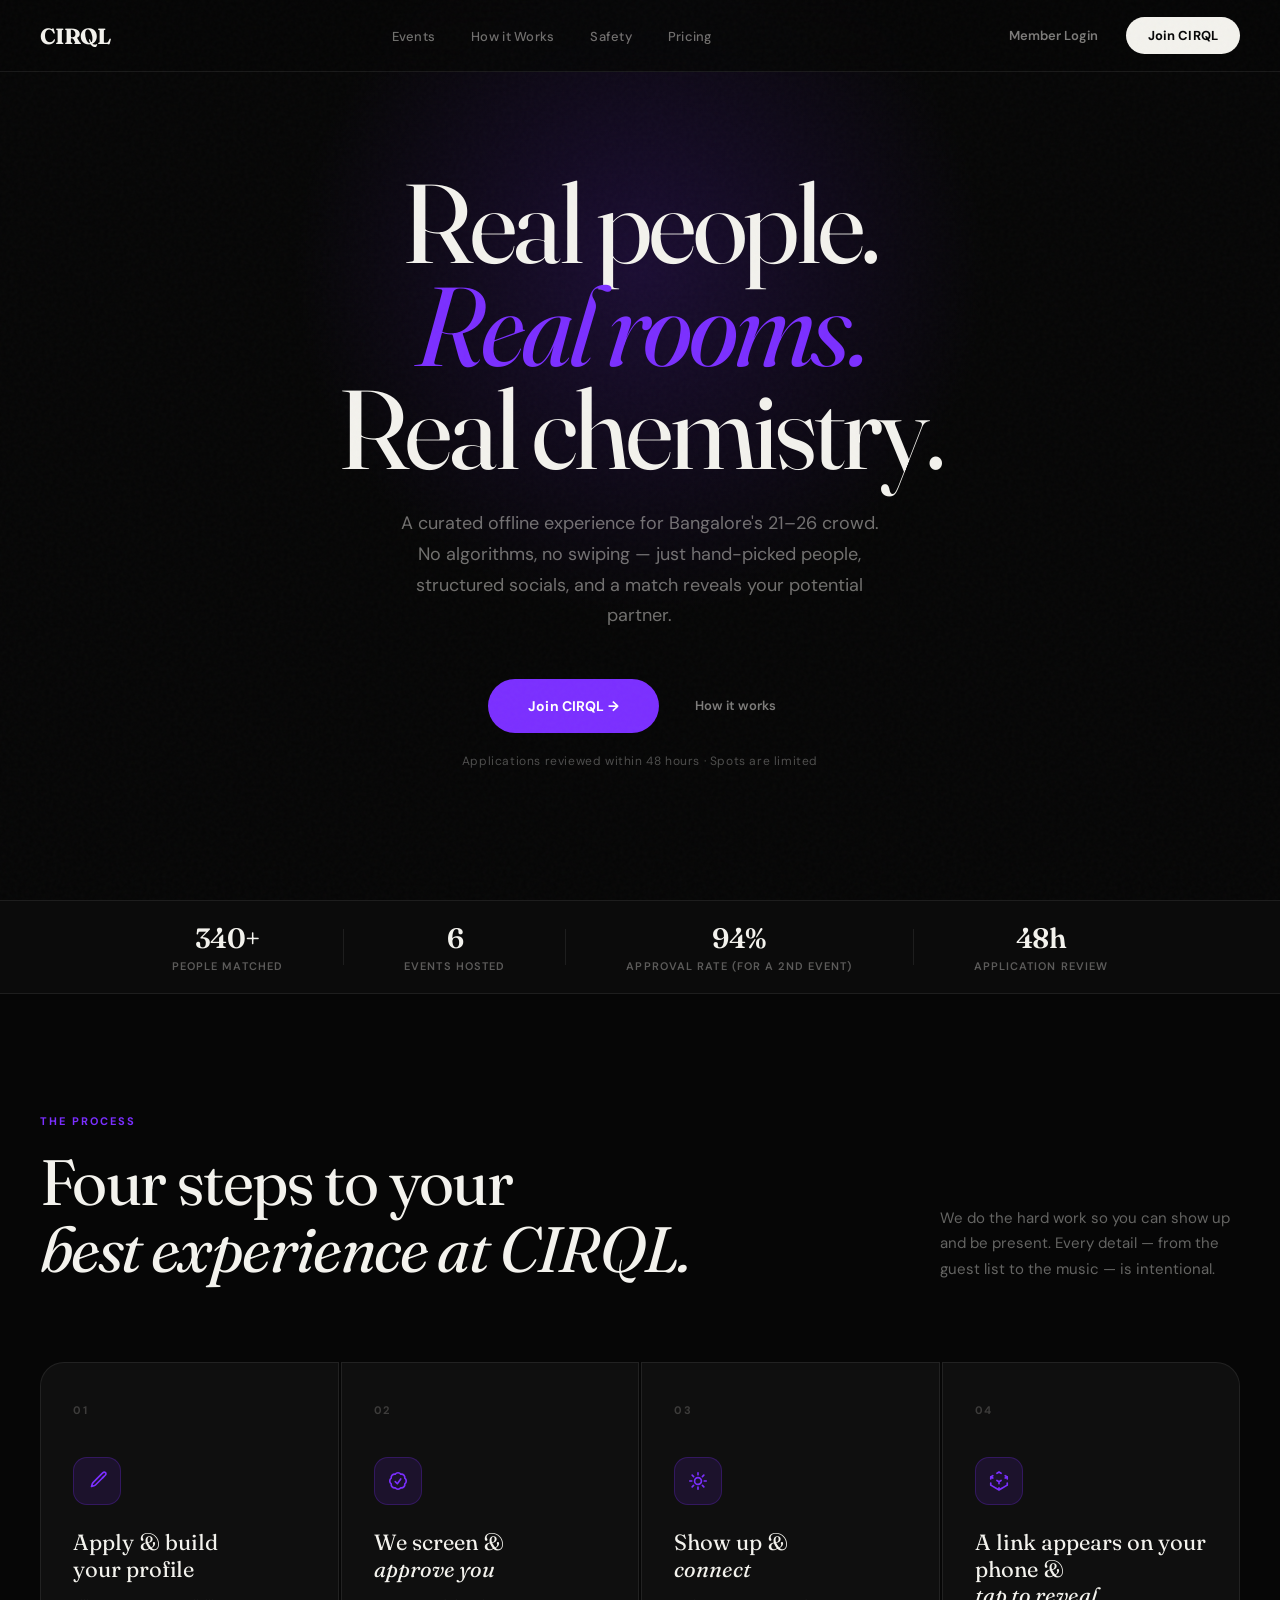
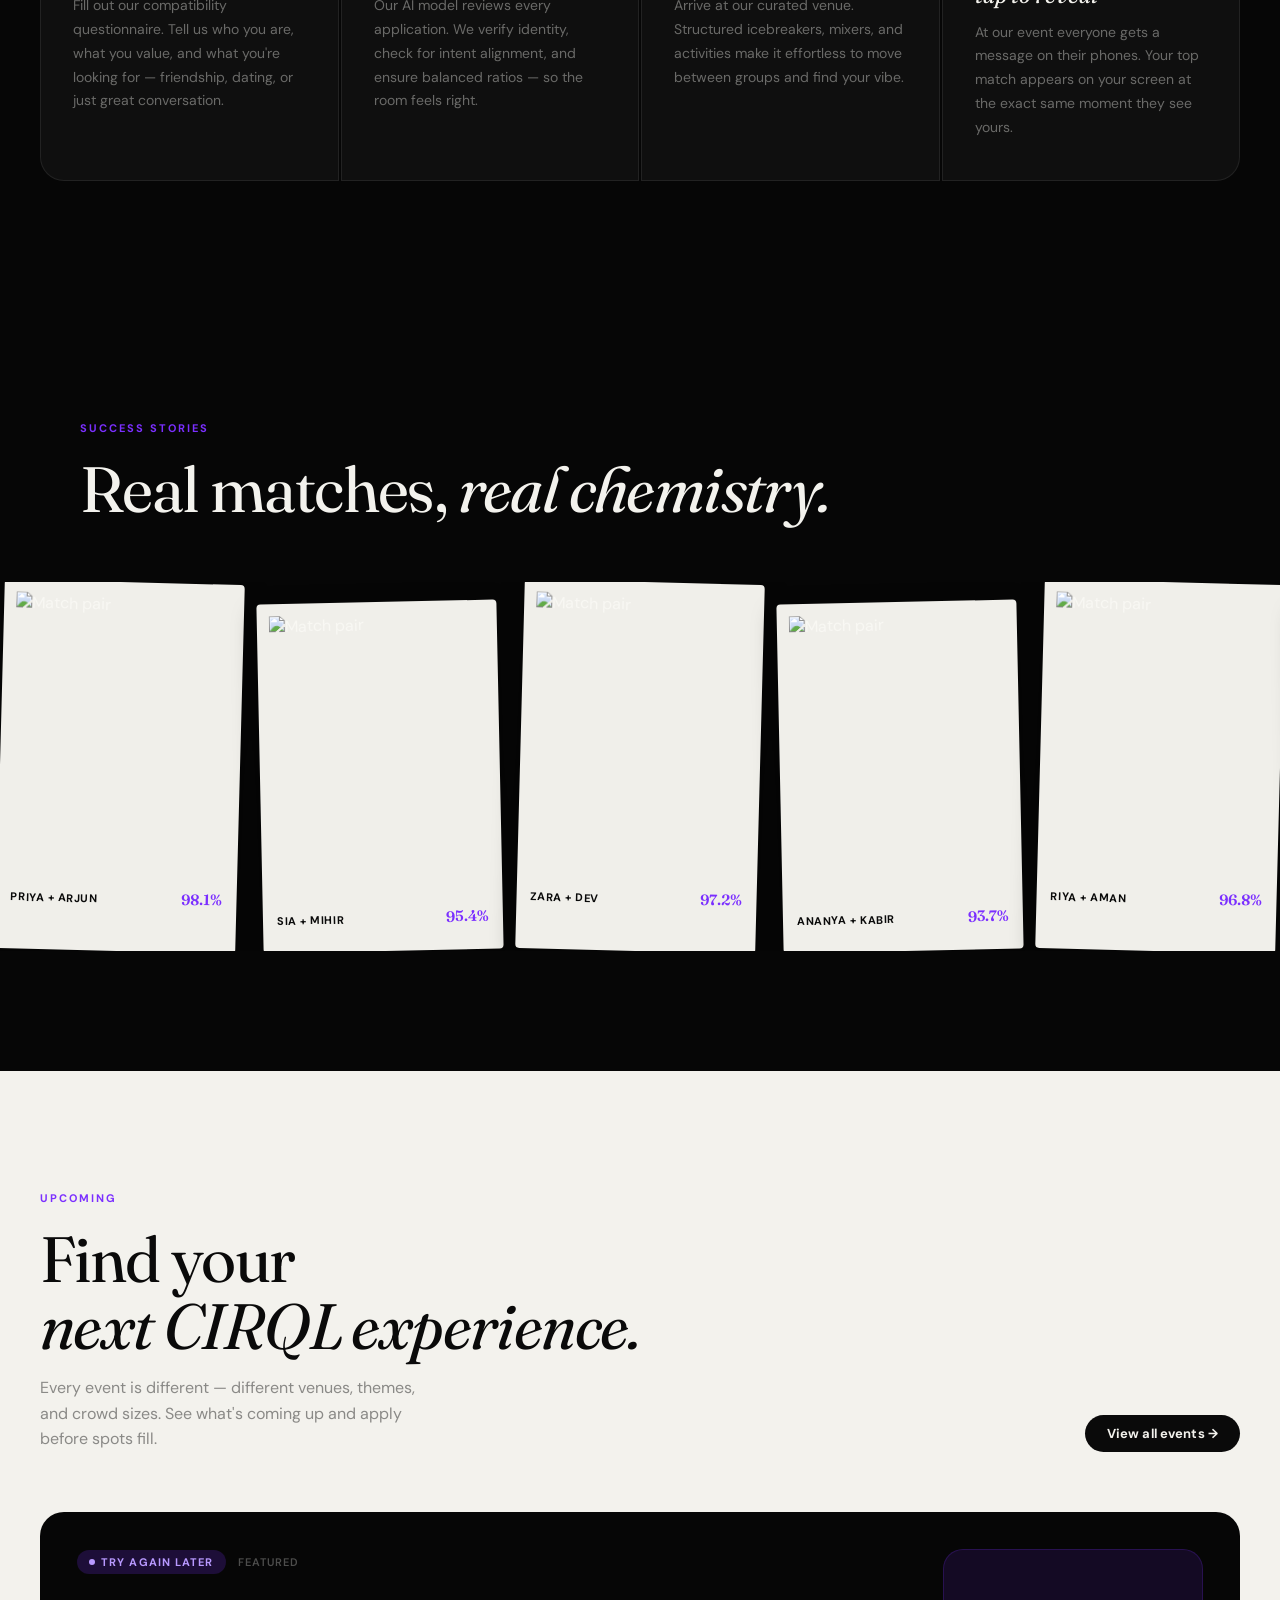
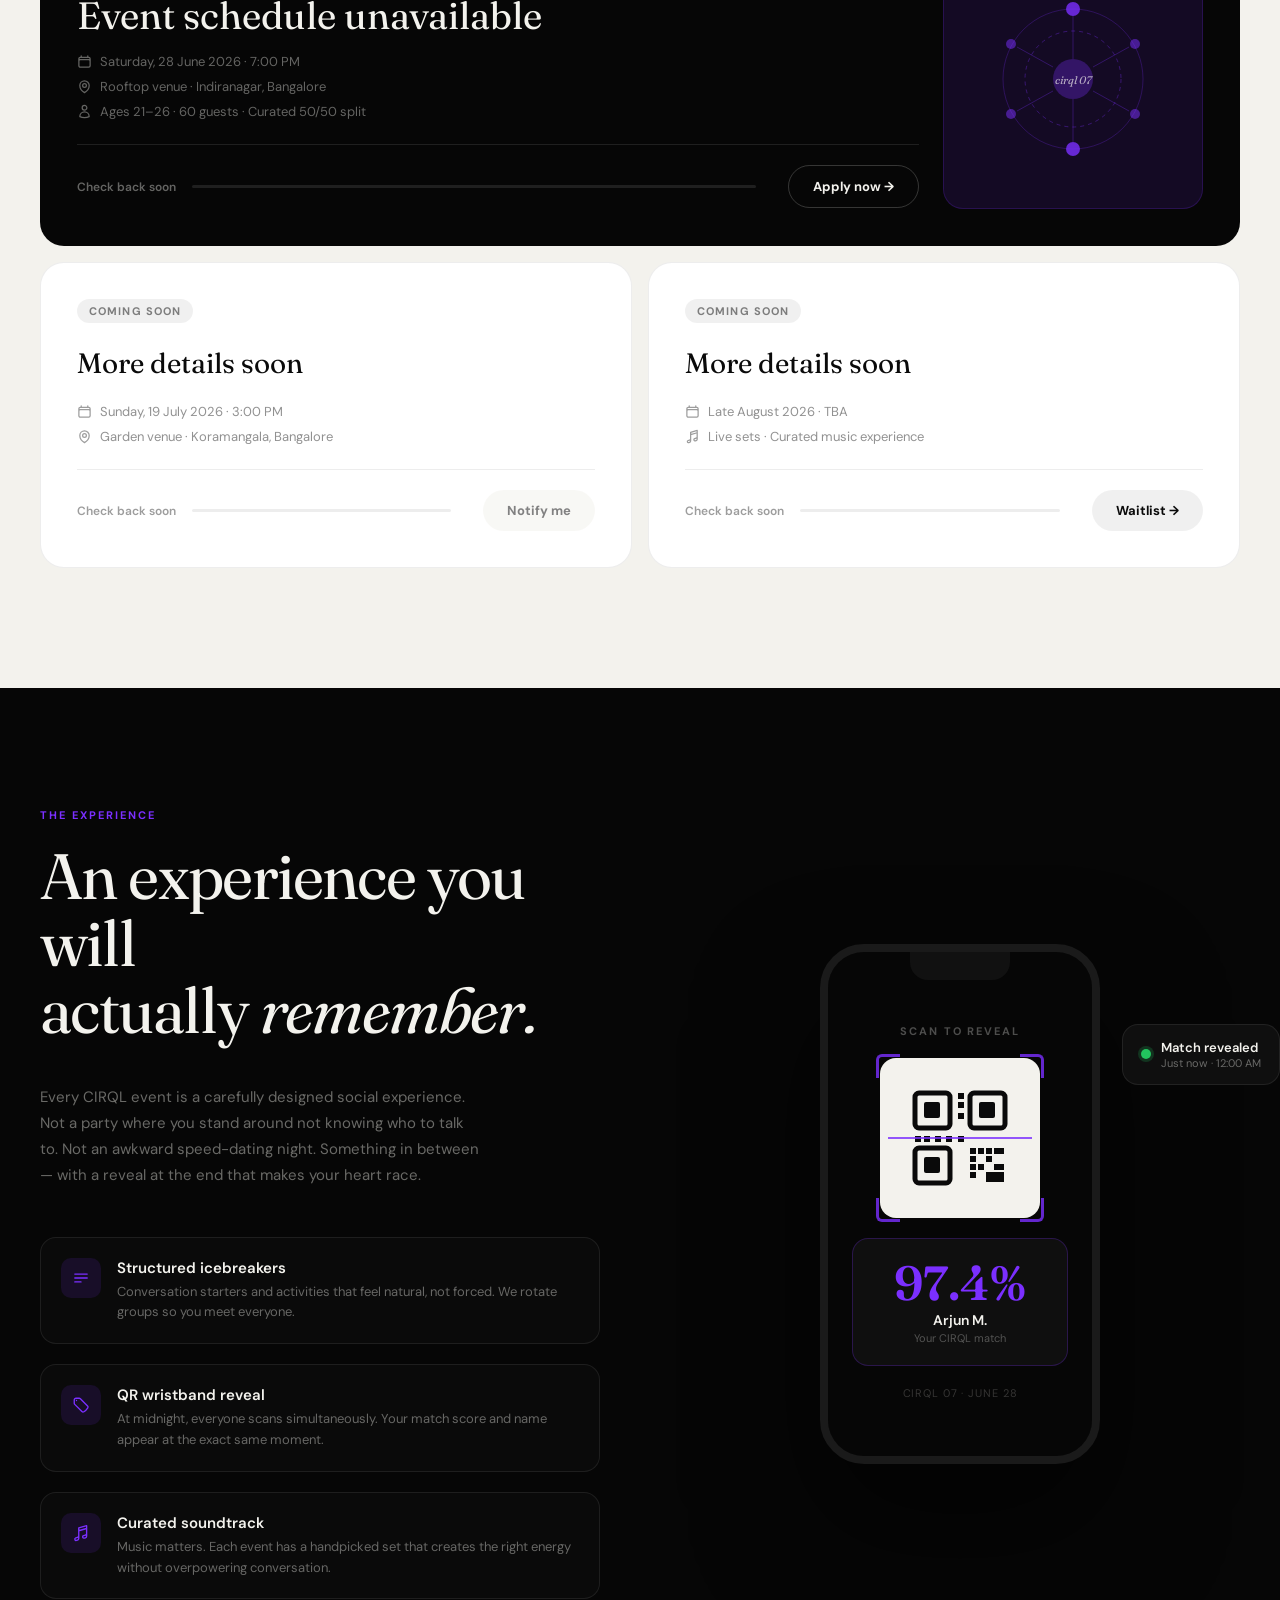
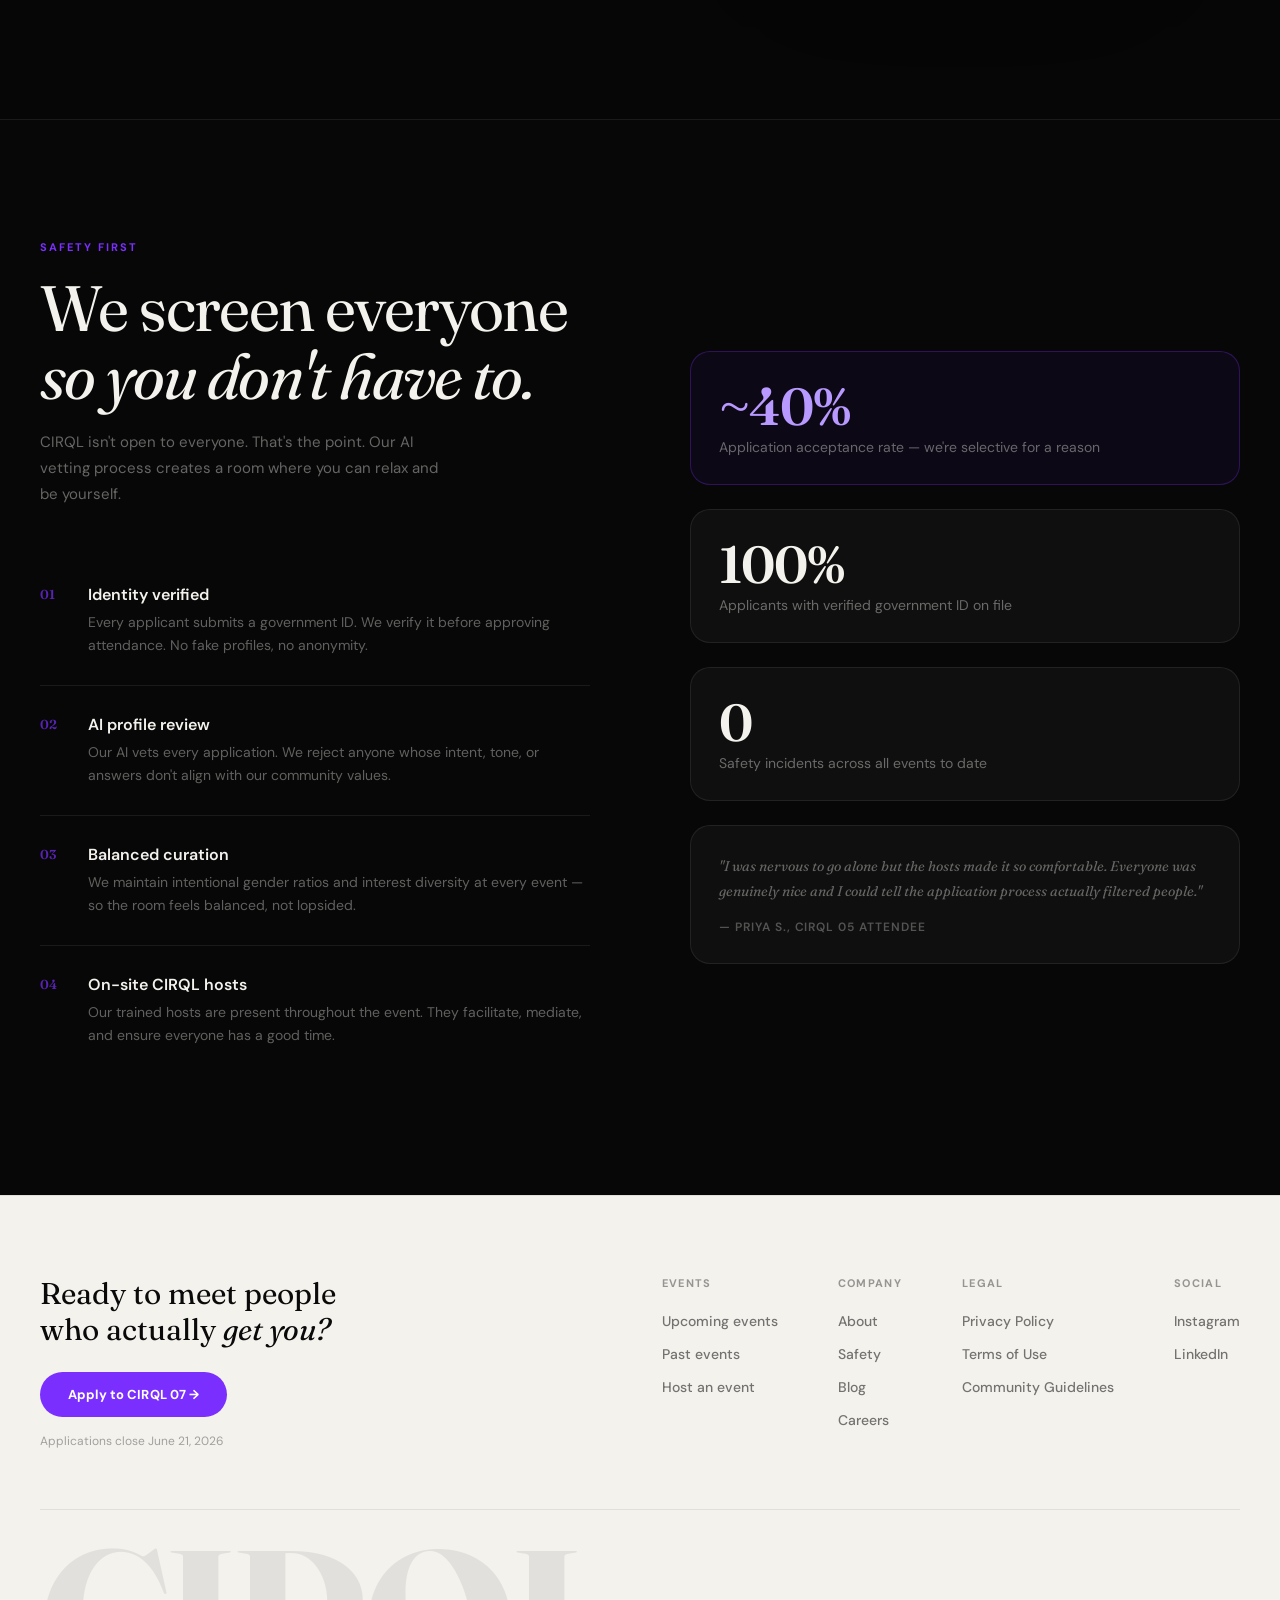
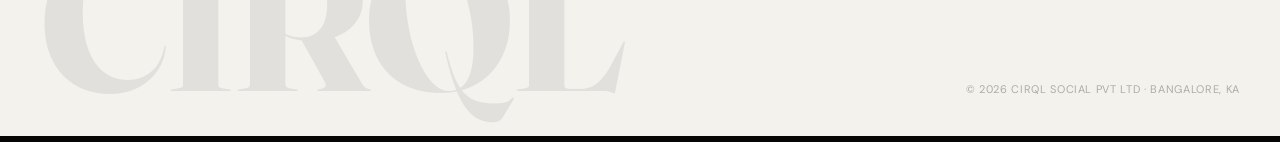
==== index.html @ 258d65f2 "Decouple member auth and login from event selection" ====
<!doctype html>
<html lang="en">
  <head>
    <meta charset="UTF-8" />
    <meta name="viewport" content="width=device-width, initial-scale=1.0" />
    <script src="https://cdn.jsdelivr.net/npm/@supabase/supabase-js@2"></script>
    <script>
      {
        const SUPABASE_URL = "https://wwpvszvnrsemoqjrcqpq.supabase.co";
        const SUPABASE_ANON_KEY =
          "sb_publishable_suEQwEixEa1mOPjmDnck1Q_o4WGKVCz";
        const supabase = window.supabase.createClient(
          SUPABASE_URL,
          SUPABASE_ANON_KEY,
        );
        window.supabaseClient = supabase;
      }
    </script>
    <title>CIRQL — Curated Connections. Real Life.</title>
    <link rel="preconnect" href="https://fonts.googleapis.com" />
    <link
      href="https://fonts.googleapis.com/css2?family=Fraunces:ital,opsz,wght@0,9..144,300..900;1,9..144,300..900&family=DM+Sans:ital,opsz,wght@0,9..40,300..700;1,9..40,300..700&display=swap"
      rel="stylesheet"
    />
    <style>
      :root {
        --midnight: #060606;
        --bone: #f3f2ed;
        --bone-dim: #c8c6be;
        --vibe: #7b2fff;
        --vibe-light: rgba(123, 47, 255, 0.12);
        --white: #ffffff;
        --card-bg: #0f0f0f;
        --border: rgba(255, 255, 255, 0.08);
      }

      *,
      *::before,
      *::after {
        box-sizing: border-box;
        margin: 0;
        padding: 0;
      }

      html {
        scroll-behavior: smooth;
      }

      body {
        background: var(--midnight);
        color: var(--bone);
        font-family: "DM Sans", sans-serif;
        overflow-x: hidden;
        -webkit-font-smoothing: antialiased;
      }

      ::selection {
        background: var(--vibe);
        color: #fff;
      }

      [hidden] {
        display: none !important;
      }

      .member-status-bar {
        position: fixed;
        top: 72px;
        left: 0;
        right: 0;
        z-index: 99;
        display: flex;
        align-items: center;
        justify-content: space-between;
        gap: 18px;
        padding: 11px 40px;
        border-bottom: 1px solid rgba(255, 255, 255, 0.08);
        background: rgba(15, 15, 15, 0.96);
        backdrop-filter: blur(14px);
      }

      .member-status-copy,
      .member-status-actions {
        display: flex;
        align-items: center;
        flex-wrap: wrap;
        gap: 14px;
      }

      .member-welcome {
        color: var(--bone);
        font-size: 12px;
        font-weight: 600;
      }

      .member-quiz-link,
      .member-quiz-complete,
      .member-applications-pill {
        color: rgba(243, 242, 237, 0.62);
        font-size: 10px;
        text-decoration: none;
      }

      .member-quiz-link:hover {
        color: var(--bone);
      }

      .member-applications-pill {
        padding: 6px 9px;
        border: 1px solid rgba(123, 47, 255, 0.32);
        border-radius: 100px;
        color: #d3c0ff;
      }

      .member-logout {
        border: 0;
        background: transparent;
        color: rgba(243, 242, 237, 0.48);
        font-size: 10px;
        cursor: pointer;
      }

      .member-logout:hover {
        color: var(--bone);
      }

      .auth-mode-switch {
        display: grid;
        grid-template-columns: 1fr 1fr;
        gap: 6px;
        margin: 0 0 24px;
        padding: 4px;
        border: 1px solid rgba(255, 255, 255, 0.08);
        border-radius: 10px;
        background: rgba(255, 255, 255, 0.025);
      }

      .auth-mode-button {
        min-height: 38px;
        border: 1px solid transparent;
        border-radius: 7px;
        background: transparent;
        color: rgba(243, 242, 237, 0.46);
        font-family: "DM Sans", sans-serif;
        font-size: 11px;
        font-weight: 600;
        cursor: pointer;
      }

      .auth-mode-button.is-active {
        border-color: rgba(123, 47, 255, 0.34);
        background: rgba(123, 47, 255, 0.12);
        color: var(--bone);
      }

      .event-status-badge {
        display: block;
        width: 100%;
        margin-top: 10px;
        padding: 9px 12px;
        border: 1px solid rgba(123, 47, 255, 0.3);
        border-radius: 8px;
        background: rgba(123, 47, 255, 0.1);
        color: #dbcaff;
        font-size: 11px;
        font-weight: 600;
        line-height: 1.4;
      }

      .event-status-badge[data-status="approved"] {
        border-color: rgba(91, 190, 130, 0.35);
        background: rgba(91, 190, 130, 0.1);
        color: #a7e4bf;
      }

      .event-status-badge[data-status="rejected"] {
        border-color: rgba(255, 115, 115, 0.3);
        background: rgba(255, 115, 115, 0.08);
        color: #ffb0b0;
      }

      /* ── GRAIN OVERLAY ─────────────────────────────────────────────── */
      body::before {
        content: "";
        position: fixed;
        inset: 0;
        background-image: url("data:image/svg+xml,%3Csvg viewBox='0 0 256 256' xmlns='http://www.w3.org/2000/svg'%3E%3Cfilter id='noise'%3E%3CfeTurbulence type='fractalNoise' baseFrequency='0.9' numOctaves='4' stitchTiles='stitch'/%3E%3C/filter%3E%3Crect width='100%25' height='100%25' filter='url(%23noise)' opacity='1'/%3E%3C/svg%3E");
        opacity: 0.028;
        pointer-events: none;
        z-index: 9999;
      }

      /* ── TYPOGRAPHY ────────────────────────────────────────────────── */
      .serif {
        font-family: "Fraunces", serif;
      }

      .italic {
        font-style: italic;
      }

      /* ── NAV ───────────────────────────────────────────────────────── */
      nav {
        position: fixed;
        top: 0;
        left: 0;
        right: 0;
        z-index: 100;
        height: 72px;
        display: flex;
        align-items: center;
        padding: 0 40px;
        justify-content: space-between;
        border-bottom: 1px solid var(--border);
        background: rgba(6, 6, 6, 0.85);
        backdrop-filter: blur(16px);
        -webkit-backdrop-filter: blur(16px);
      }

      .nav-logo {
        font-family: "Fraunces", serif;
        font-weight: 700;
        font-size: 22px;
        letter-spacing: -0.03em;
        color: var(--bone);
        text-decoration: none;
      }

      .nav-links {
        display: flex;
        align-items: center;
        gap: 36px;
        list-style: none;
      }

      .nav-links a {
        font-size: 13px;
        font-weight: 500;
        color: rgba(243, 242, 237, 0.45);
        text-decoration: none;
        letter-spacing: 0.02em;
        transition: color 0.2s;
      }

      .nav-links a:hover {
        color: var(--bone);
      }

      .nav-actions {
        display: flex;
        align-items: center;
        gap: 12px;
      }

      .btn-ghost {
        font-size: 13px;
        font-weight: 600;
        color: rgba(243, 242, 237, 0.5);
        background: none;
        border: none;
        cursor: pointer;
        padding: 8px 16px;
        border-radius: 100px;
        transition:
          color 0.2s,
          background 0.2s;
        font-family: "DM Sans", sans-serif;
      }

      .btn-ghost:hover {
        color: var(--bone);
        background: rgba(255, 255, 255, 0.05);
      }

      .btn-primary {
        font-size: 13px;
        font-weight: 700;
        color: var(--midnight);
        background: var(--bone);
        border: none;
        cursor: pointer;
        padding: 10px 22px;
        border-radius: 100px;
        letter-spacing: 0.01em;
        transition:
          background 0.2s,
          transform 0.15s;
        font-family: "DM Sans", sans-serif;
      }

      .btn-primary:hover {
        background: #fff;
        transform: scale(1.02);
      }

      .btn-vibe {
        font-size: 14px;
        font-weight: 700;
        color: #fff;
        background: var(--vibe);
        border: none;
        cursor: pointer;
        padding: 18px 40px;
        border-radius: 100px;
        letter-spacing: 0.01em;
        transition:
          opacity 0.2s,
          transform 0.15s,
          box-shadow 0.2s;
        font-family: "DM Sans", sans-serif;
      }

      .btn-vibe:hover {
        opacity: 0.9;
        transform: scale(1.02);
        box-shadow: 0 0 40px rgba(123, 47, 255, 0.35);
      }

      /* ── HERO ──────────────────────────────────────────────────────── */
      .hero {
        min-height: 100vh;
        display: flex;
        flex-direction: column;
        align-items: center;
        justify-content: center;
        padding: 120px 40px 80px;
        text-align: center;
        position: relative;
      }

      .hero-glow {
        position: absolute;
        top: 30%;
        left: 50%;
        transform: translate(-50%, -50%);
        width: 700px;
        height: 700px;
        background: radial-gradient(
          circle,
          rgba(123, 47, 255, 0.18) 0%,
          transparent 70%
        );
        pointer-events: none;
      }

      .hero-eyebrow {
        display: inline-flex;
        align-items: center;
        gap: 10px;
        font-size: 11px;
        font-weight: 700;
        letter-spacing: 0.18em;
        text-transform: uppercase;
        color: var(--vibe);
        margin-bottom: 32px;
      }

      .hero-eyebrow::before,
      .hero-eyebrow::after {
        content: "";
        display: block;
        width: 32px;
        height: 1px;
        background: var(--vibe);
        opacity: 0.6;
      }

      .hero-h1 {
        font-family: "Fraunces", serif;
        font-size: clamp(60px, 10vw, 112px);
        font-weight: 400;
        line-height: 0.92;
        letter-spacing: -0.03em;
        color: var(--bone);
        margin-bottom: 28px;
        max-width: 1000px;
      }

      .hero-h1 em {
        font-style: italic;
        color: var(--vibe);
      }

      .hero-sub {
        font-size: 18px;
        font-weight: 400;
        color: rgba(243, 242, 237, 0.45);
        max-width: 480px;
        line-height: 1.7;
        margin-bottom: 48px;
      }

      .hero-cta-row {
        display: flex;
        align-items: center;
        gap: 20px;
        flex-wrap: wrap;
        justify-content: center;
      }

      .hero-note {
        font-size: 12px;
        color: rgba(243, 242, 237, 0.3);
        margin-top: 20px;
        letter-spacing: 0.05em;
      }

      /* ── TRUST STRIP ───────────────────────────────────────────────── */
      .trust-strip {
        border-top: 1px solid var(--border);
        border-bottom: 1px solid var(--border);
        padding: 20px 40px;
        display: flex;
        align-items: center;
        justify-content: center;
        gap: 60px;
        background: rgba(255, 255, 255, 0.02);
      }

      .trust-item {
        display: flex;
        flex-direction: column;
        align-items: center;
        gap: 4px;
      }

      .trust-num {
        font-family: "Fraunces", serif;
        font-size: 28px;
        font-weight: 600;
        color: var(--bone);
        letter-spacing: -0.02em;
      }

      .trust-label {
        font-size: 11px;
        font-weight: 600;
        text-transform: uppercase;
        letter-spacing: 0.1em;
        color: rgba(243, 242, 237, 0.35);
      }

      .trust-divider {
        width: 1px;
        height: 36px;
        background: var(--border);
      }

      /* ── SECTION DEFAULTS ──────────────────────────────────────────── */
      section {
        padding: 120px 40px;
      }

      .section-eyebrow {
        font-size: 11px;
        font-weight: 700;
        letter-spacing: 0.18em;
        text-transform: uppercase;
        color: var(--vibe);
        margin-bottom: 20px;
      }

      .section-h2 {
        font-family: "Fraunces", serif;
        font-size: clamp(40px, 5vw, 64px);
        font-weight: 400;
        line-height: 1.05;
        letter-spacing: -0.025em;
        color: var(--bone);
      }

      .section-h2 em {
        font-style: italic;
      }

      /* ── HOW IT WORKS ──────────────────────────────────────────────── */
      #how {
        background: var(--midnight);
      }

      .how-header {
        max-width: 1200px;
        margin: 0 auto 80px;
        display: flex;
        align-items: flex-end;
        justify-content: space-between;
        gap: 40px;
      }

      .how-steps {
        max-width: 1200px;
        margin: 0 auto;
        display: grid;
        grid-template-columns: repeat(4, 1fr);
        gap: 2px;
      }

      .step-card {
        background: var(--card-bg);
        padding: 40px 32px;
        position: relative;
        border: 1px solid var(--border);
      }

      .step-card:first-child {
        border-radius: 24px 0 0 24px;
      }

      .step-card:last-child {
        border-radius: 0 24px 24px 0;
      }

      .step-num {
        font-size: 11px;
        font-weight: 700;
        letter-spacing: 0.15em;
        color: rgba(243, 242, 237, 0.2);
        margin-bottom: 40px;
        font-family: "DM Sans", sans-serif;
      }

      .step-icon {
        width: 48px;
        height: 48px;
        border-radius: 14px;
        background: var(--vibe-light);
        border: 1px solid rgba(123, 47, 255, 0.25);
        display: flex;
        align-items: center;
        justify-content: center;
        margin-bottom: 24px;
      }

      .step-icon svg {
        width: 22px;
        height: 22px;
        color: var(--vibe);
      }

      .step-title {
        font-family: "Fraunces", serif;
        font-size: 22px;
        font-weight: 400;
        color: var(--bone);
        margin-bottom: 12px;
        line-height: 1.2;
      }

      .step-desc {
        font-size: 14px;
        color: rgba(243, 242, 237, 0.4);
        line-height: 1.7;
      }

      .step-connector {
        position: absolute;
        top: 54px;
        right: -16px;
        width: 32px;
        height: 1px;
        background: var(--vibe);
        opacity: 0.4;
        z-index: 1;
      }

      /* ── UPCOMING EVENTS ───────────────────────────────────────────── */
      #events {
        background: var(--bone);
      }

      #events .section-eyebrow {
        color: var(--vibe);
      }

      #events .section-h2 {
        color: #0a0a0a;
      }

      .events-header {
        max-width: 1200px;
        margin: 0 auto 60px;
        display: flex;
        align-items: flex-end;
        justify-content: space-between;
        gap: 40px;
      }

      .events-header-text .section-sub {
        font-size: 16px;
        color: rgba(10, 10, 10, 0.45);
        margin-top: 16px;
        max-width: 400px;
        line-height: 1.6;
      }

      .events-grid {
        max-width: 1200px;
        margin: 0 auto;
        display: grid;
        grid-template-columns: 1fr 1fr;
        gap: 16px;
      }

      .event-card {
        background: #fff;
        border-radius: 24px;
        padding: 36px;
        border: 1px solid rgba(0, 0, 0, 0.07);
        display: flex;
        flex-direction: column;
        gap: 24px;
        transition:
          box-shadow 0.25s,
          transform 0.2s;
        position: relative;
        overflow: hidden;
      }

      .event-card:hover {
        transform: translateY(-3px);
        box-shadow: 0 20px 60px rgba(0, 0, 0, 0.1);
      }

      .event-card.featured {
        background: var(--midnight);
        grid-column: span 2;
        flex-direction: row;
        align-items: center;
      }

      .event-card.featured .event-body {
        flex: 1;
      }

      .event-tag {
        display: inline-flex;
        align-items: center;
        gap: 6px;
        font-size: 11px;
        font-weight: 700;
        letter-spacing: 0.1em;
        text-transform: uppercase;
        padding: 5px 12px;
        border-radius: 100px;
      }

      .tag-live {
        background: rgba(123, 47, 255, 0.12);
        color: var(--vibe);
      }

      .tag-soon {
        background: rgba(10, 10, 10, 0.06);
        color: rgba(10, 10, 10, 0.5);
      }

      .tag-live-dark {
        background: rgba(123, 47, 255, 0.2);
        color: #b899ff;
      }

      .tag-dot {
        width: 6px;
        height: 6px;
        border-radius: 50%;
        background: currentColor;
        animation: pulse 2s infinite;
      }

      @keyframes pulse {
        0%,
        100% {
          opacity: 1;
        }

        50% {
          opacity: 0.4;
        }
      }

      .event-title {
        font-family: "Fraunces", serif;
        font-size: 28px;
        font-weight: 400;
        line-height: 1.15;
        color: #0a0a0a;
      }

      .event-card.featured .event-title {
        color: var(--bone);
        font-size: 38px;
      }

      .event-meta {
        display: flex;
        flex-direction: column;
        gap: 8px;
      }

      .event-meta-row {
        display: flex;
        align-items: center;
        gap: 8px;
        font-size: 13px;
        color: rgba(10, 10, 10, 0.45);
      }

      .event-card.featured .event-meta-row {
        color: rgba(243, 242, 237, 0.4);
      }

      .event-meta-row svg {
        width: 15px;
        height: 15px;
        flex-shrink: 0;
      }

      .event-spots {
        margin-top: auto;
        padding-top: 20px;
        border-top: 1px solid rgba(0, 0, 0, 0.07);
        display: flex;
        align-items: center;
        justify-content: space-between;
      }

      .event-card.featured .event-spots {
        border-color: rgba(255, 255, 255, 0.1);
      }

      .spots-bar-wrap {
        flex: 1;
        margin: 0 16px;
      }

      .spots-bar {
        height: 3px;
        background: rgba(0, 0, 0, 0.07);
        border-radius: 2px;
        overflow: hidden;
      }

      .event-card.featured .spots-bar {
        background: rgba(255, 255, 255, 0.1);
      }

      .spots-fill {
        height: 100%;
        background: var(--vibe);
        border-radius: 2px;
      }

      .spots-label {
        font-size: 12px;
        font-weight: 600;
        color: rgba(10, 10, 10, 0.4);
        white-space: nowrap;
      }

      .event-card.featured .spots-label {
        color: rgba(243, 242, 237, 0.4);
      }

      .event-card .event-status-badge {
        color: #4a2d70;
      }

      .event-card .event-status-badge[data-status="approved"] {
        color: #286044;
      }

      .event-card.featured .event-status-badge {
        color: #dbcaff;
      }

      .btn-apply {
        font-size: 13px;
        font-weight: 700;
        color: var(--midnight);
        background: var(--bone);
        border: none;
        cursor: pointer;
        padding: 12px 24px;
        border-radius: 100px;
        transition: background 0.2s;
        font-family: "DM Sans", sans-serif;
        white-space: nowrap;
      }

      .btn-apply:hover {
        background: #fff;
      }

      .btn-apply-outline {
        font-size: 13px;
        font-weight: 700;
        color: var(--bone);
        background: transparent;
        border: 1px solid rgba(243, 242, 237, 0.2);
        cursor: pointer;
        padding: 12px 24px;
        border-radius: 100px;
        transition:
          border-color 0.2s,
          background 0.2s;
        font-family: "DM Sans", sans-serif;
        white-space: nowrap;
      }

      .btn-apply-outline:hover {
        border-color: rgba(243, 242, 237, 0.5);
        background: rgba(255, 255, 255, 0.05);
      }

      .event-visual {
        width: 260px;
        height: 260px;
        flex-shrink: 0;
        border-radius: 20px;
        background: var(--vibe-light);
        border: 1px solid rgba(123, 47, 255, 0.2);
        display: flex;
        align-items: center;
        justify-content: center;
        position: relative;
        overflow: hidden;
      }

      /* ── EXPERIENCE SECTION ────────────────────────────────────────── */
      #experience {
        background: var(--midnight);
      }

      .exp-layout {
        max-width: 1200px;
        margin: 0 auto;
        display: grid;
        grid-template-columns: 1fr 1fr;
        gap: 80px;
        align-items: center;
      }

      .exp-content {
        display: flex;
        flex-direction: column;
        gap: 40px;
      }

      .exp-features {
        display: flex;
        flex-direction: column;
        gap: 20px;
        margin-top: 8px;
      }

      .exp-feature {
        display: flex;
        gap: 16px;
        padding: 20px;
        border-radius: 16px;
        border: 1px solid var(--border);
        background: rgba(255, 255, 255, 0.02);
        transition:
          border-color 0.2s,
          background 0.2s;
      }

      .exp-feature:hover {
        border-color: rgba(123, 47, 255, 0.3);
        background: rgba(123, 47, 255, 0.04);
      }

      .exp-feature-icon {
        width: 40px;
        height: 40px;
        flex-shrink: 0;
        border-radius: 10px;
        background: var(--vibe-light);
        display: flex;
        align-items: center;
        justify-content: center;
      }

      .exp-feature-icon svg {
        width: 18px;
        height: 18px;
        color: var(--vibe);
      }

      .exp-feature-text h4 {
        font-size: 15px;
        font-weight: 600;
        color: var(--bone);
        margin-bottom: 4px;
      }

      .exp-feature-text p {
        font-size: 13px;
        color: rgba(243, 242, 237, 0.4);
        line-height: 1.6;
      }

      /* QR Reveal Visual */
      .qr-visual {
        position: relative;
        display: flex;
        align-items: center;
        justify-content: center;
      }

      .qr-phone {
        width: 280px;
        height: 520px;
        background: #111;
        border-radius: 44px;
        border: 8px solid #1a1a1a;
        position: relative;
        overflow: hidden;
        box-shadow: 0 60px 120px rgba(0, 0, 0, 0.6);
      }

      .qr-phone-screen {
        position: absolute;
        inset: 0;
        background: var(--midnight);
        display: flex;
        flex-direction: column;
        align-items: center;
        justify-content: center;
        gap: 20px;
        padding: 24px;
      }

      .qr-notch {
        position: absolute;
        top: 0;
        left: 50%;
        transform: translateX(-50%);
        width: 100px;
        height: 28px;
        background: #111;
        border-radius: 0 0 18px 18px;
        z-index: 2;
      }

      .qr-reveal-label {
        font-size: 11px;
        letter-spacing: 0.18em;
        text-transform: uppercase;
        color: rgba(243, 242, 237, 0.3);
        font-weight: 700;
        margin-top: 16px;
      }

      .qr-code-box {
        width: 160px;
        height: 160px;
        background: var(--bone);
        border-radius: 16px;
        display: flex;
        align-items: center;
        justify-content: center;
        position: relative;
      }

      .qr-corner {
        position: absolute;
        width: 24px;
        height: 24px;
        border-color: var(--vibe);
        border-style: solid;
        opacity: 0.8;
      }

      .qr-corner.tl {
        top: -4px;
        left: -4px;
        border-width: 3px 0 0 3px;
        border-radius: 6px 0 0 0;
      }

      .qr-corner.tr {
        top: -4px;
        right: -4px;
        border-width: 3px 3px 0 0;
        border-radius: 0 6px 0 0;
      }

      .qr-corner.bl {
        bottom: -4px;
        left: -4px;
        border-width: 0 0 3px 3px;
        border-radius: 0 0 0 6px;
      }

      .qr-corner.br {
        bottom: -4px;
        right: -4px;
        border-width: 0 3px 3px 0;
        border-radius: 0 0 6px 0;
      }

      .qr-scanline {
        position: absolute;
        left: 8px;
        right: 8px;
        height: 2px;
        background: var(--vibe);
        opacity: 0.8;
        animation: scan 2.4s ease-in-out infinite;
      }

      @keyframes scan {
        0% {
          top: 16px;
        }

        50% {
          top: calc(100% - 16px);
        }

        100% {
          top: 16px;
        }
      }

      .match-reveal-card {
        background: var(--card-bg);
        border: 1px solid rgba(123, 47, 255, 0.25);
        border-radius: 16px;
        padding: 20px;
        width: 100%;
        text-align: center;
      }

      .match-reveal-pct {
        font-family: "Fraunces", serif;
        font-size: 48px;
        font-weight: 600;
        color: var(--vibe);
        line-height: 1;
        margin-bottom: 4px;
      }

      .match-reveal-name {
        font-size: 14px;
        font-weight: 600;
        color: var(--bone);
      }

      .match-reveal-sub {
        font-size: 11px;
        color: rgba(243, 242, 237, 0.3);
        margin-top: 2px;
      }

      .phone-float-badge {
        position: absolute;
        right: -40px;
        top: 80px;
        background: var(--card-bg);
        border: 1px solid var(--border);
        border-radius: 16px;
        padding: 14px 18px;
        display: flex;
        align-items: center;
        gap: 10px;
        white-space: nowrap;
        animation: floatUp 3s ease-in-out infinite;
      }

      @keyframes floatUp {
        0%,
        100% {
          transform: translateY(0);
        }

        50% {
          transform: translateY(-8px);
        }
      }

      .float-dot {
        width: 10px;
        height: 10px;
        border-radius: 50%;
        background: #22c55e;
        box-shadow: 0 0 0 3px rgba(34, 197, 94, 0.2);
      }

      .float-text {
        font-size: 13px;
        font-weight: 600;
        color: var(--bone);
      }

      .float-sub {
        font-size: 11px;
        color: rgba(243, 242, 237, 0.4);
      }

      /* ── VETTING / SAFETY ──────────────────────────────────────────── */
      #safety {
        background: #070707;
        border-top: 1px solid var(--border);
      }

      .safety-layout {
        max-width: 1200px;
        margin: 0 auto;
        display: grid;
        grid-template-columns: 1fr 1fr;
        gap: 100px;
        align-items: center;
      }

      .safety-steps {
        display: flex;
        flex-direction: column;
        gap: 0;
      }

      .safety-step {
        display: flex;
        gap: 20px;
        padding: 28px 0;
        border-bottom: 1px solid var(--border);
        position: relative;
      }

      .safety-step:last-child {
        border-bottom: none;
      }

      .safety-step-num {
        font-family: "Fraunces", serif;
        font-size: 13px;
        font-weight: 600;
        color: var(--vibe);
        opacity: 0.7;
        width: 28px;
        flex-shrink: 0;
        padding-top: 2px;
      }

      .safety-step-body h4 {
        font-size: 16px;
        font-weight: 600;
        color: var(--bone);
        margin-bottom: 6px;
      }

      .safety-step-body p {
        font-size: 14px;
        color: rgba(243, 242, 237, 0.38);
        line-height: 1.65;
      }

      .safety-right {
        display: flex;
        flex-direction: column;
        gap: 24px;
      }

      .safety-stat-card {
        background: var(--card-bg);
        border: 1px solid var(--border);
        border-radius: 20px;
        padding: 28px;
      }

      .safety-stat-card.accent {
        border-color: rgba(123, 47, 255, 0.3);
        background: rgba(123, 47, 255, 0.06);
      }

      .safety-stat-num {
        font-family: "Fraunces", serif;
        font-size: 52px;
        font-weight: 600;
        color: var(--bone);
        letter-spacing: -0.02em;
        line-height: 1;
        margin-bottom: 6px;
      }

      .safety-stat-card.accent .safety-stat-num {
        color: #b899ff;
      }

      .safety-stat-label {
        font-size: 14px;
        color: rgba(243, 242, 237, 0.4);
      }

      /* ── MATCH SCROLL ──────────────────────────────────────────────── */
      #matches {
        background: var(--midnight);
        padding: 120px 0;
        overflow: hidden;
      }

      #matches .header-wrap {
        padding: 0 40px;
        max-width: 1200px;
        margin: 0 auto 60px;
      }

      .marquee-track {
        display: flex;
        gap: 20px;
        animation: marquee 35s linear infinite;
        will-change: transform;
      }

      @keyframes marquee {
        0% {
          transform: translateX(0);
        }

        100% {
          transform: translateX(-50%);
        }
      }

      .match-card {
        flex-shrink: 0;
        width: 240px;
        background: #f0efea;
        padding: 12px 12px 24px;
        border-radius: 4px;
        box-shadow: 0 8px 24px rgba(0, 0, 0, 0.4);
        position: relative;
      }

      .match-card:nth-child(odd) {
        transform: rotate(1.5deg);
      }

      .match-card:nth-child(even) {
        transform: rotate(-1.2deg);
        margin-top: 20px;
      }

      .match-card img {
        width: 100%;
        height: 280px;
        object-fit: cover;
        display: block;
        filter: saturate(0.8) contrast(1.05);
      }

      .match-card-info {
        display: flex;
        justify-content: space-between;
        align-items: baseline;
        margin-top: 14px;
        padding: 0 2px;
      }

      .match-names {
        font-size: 11px;
        font-weight: 700;
        color: #0a0a0a;
        letter-spacing: 0.05em;
        text-transform: uppercase;
      }

      .match-pct {
        font-family: "Fraunces", serif;
        font-size: 15px;
        font-weight: 600;
        color: var(--vibe);
      }

      /* ── PRICING ───────────────────────────────────────────────────── */
      #pricing {
        background: var(--bone);
      }

      #pricing .section-h2 {
        color: #0a0a0a;
      }

      #pricing .section-eyebrow {
        color: var(--vibe);
      }

      .pricing-layout {
        max-width: 1200px;
        margin: 0 auto;
      }

      .pricing-header {
        display: flex;
        align-items: flex-end;
        justify-content: space-between;
        gap: 40px;
        margin-bottom: 56px;
      }

      .pricing-sub {
        font-size: 16px;
        color: rgba(10, 10, 10, 0.45);
        max-width: 360px;
        line-height: 1.6;
        margin-top: 16px;
      }

      .pricing-grid {
        display: grid;
        grid-template-columns: repeat(3, 1fr);
        gap: 12px;
      }

      .price-card {
        background: #fff;
        border: 1px solid rgba(0, 0, 0, 0.08);
        border-radius: 24px;
        padding: 36px;
        display: flex;
        flex-direction: column;
        gap: 28px;
        transition:
          box-shadow 0.2s,
          transform 0.2s;
      }

      .price-card:hover {
        transform: translateY(-4px);
        box-shadow: 0 24px 60px rgba(0, 0, 0, 0.1);
      }

      .price-card.pop {
        background: var(--midnight);
        border-color: rgba(123, 47, 255, 0.3);
      }

      .price-card-header {
        display: flex;
        flex-direction: column;
        gap: 8px;
      }

      .price-tier {
        font-size: 13px;
        font-weight: 700;
        text-transform: uppercase;
        letter-spacing: 0.1em;
        color: rgba(10, 10, 10, 0.4);
      }

      .price-card.pop .price-tier {
        color: rgba(243, 242, 237, 0.35);
      }

      .price-amount {
        font-family: "Fraunces", serif;
        font-size: 40px;
        font-weight: 600;
        color: #0a0a0a;
        letter-spacing: -0.02em;
        line-height: 1;
      }

      .price-card.pop .price-amount {
        color: var(--bone);
      }

      .price-amount span {
        font-family: "DM Sans", sans-serif;
        font-size: 15px;
        font-weight: 400;
        opacity: 0.5;
      }

      .price-desc {
        font-size: 14px;
        color: rgba(10, 10, 10, 0.45);
        line-height: 1.6;
      }

      .price-card.pop .price-desc {
        color: rgba(243, 242, 237, 0.4);
      }

      .price-divider {
        height: 1px;
        background: rgba(0, 0, 0, 0.07);
      }

      .price-card.pop .price-divider {
        background: rgba(255, 255, 255, 0.08);
      }

      .price-features {
        list-style: none;
        display: flex;
        flex-direction: column;
        gap: 12px;
      }

      .price-features li {
        display: flex;
        align-items: center;
        gap: 10px;
        font-size: 14px;
        color: rgba(10, 10, 10, 0.6);
      }

      .price-card.pop .price-features li {
        color: rgba(243, 242, 237, 0.5);
      }

      .feat-check {
        width: 18px;
        height: 18px;
        border-radius: 50%;
        background: rgba(123, 47, 255, 0.1);
        display: flex;
        align-items: center;
        justify-content: center;
        flex-shrink: 0;
      }

      .feat-check svg {
        width: 10px;
        height: 10px;
        color: var(--vibe);
      }

      .btn-buy {
        margin-top: auto;
        padding: 14px 24px;
        border-radius: 100px;
        font-size: 13px;
        font-weight: 700;
        font-family: "DM Sans", sans-serif;
        cursor: pointer;
        transition:
          opacity 0.2s,
          transform 0.15s;
        letter-spacing: 0.02em;
      }

      .btn-buy:hover {
        opacity: 0.85;
        transform: scale(1.02);
      }

      .btn-buy-outline {
        background: transparent;
        border: 1.5px solid rgba(0, 0, 0, 0.15);
        color: #0a0a0a;
      }

      .btn-buy-solid {
        background: var(--midnight);
        border: none;
        color: var(--bone);
      }

      .btn-buy-vibe {
        background: var(--vibe);
        border: none;
        color: #fff;
      }

      /* ── FOOTER ────────────────────────────────────────────────────── */
      footer {
        background: var(--bone);
        padding: 80px 40px 0;
        border-top: 1px solid rgba(0, 0, 0, 0.08);
      }

      .footer-top {
        max-width: 1200px;
        margin: 0 auto;
        display: flex;
        align-items: flex-start;
        justify-content: space-between;
        gap: 60px;
        padding-bottom: 60px;
        border-bottom: 1px solid rgba(0, 0, 0, 0.08);
      }

      .footer-left {
        max-width: 360px;
      }

      .footer-tagline {
        font-family: "Fraunces", serif;
        font-size: 30px;
        font-weight: 400;
        color: #0a0a0a;
        line-height: 1.2;
        margin-bottom: 24px;
      }

      .footer-tagline em {
        font-style: italic;
      }

      .footer-right {
        display: flex;
        gap: 60px;
      }

      .footer-col h5 {
        font-size: 11px;
        font-weight: 700;
        letter-spacing: 0.12em;
        text-transform: uppercase;
        color: rgba(10, 10, 10, 0.4);
        margin-bottom: 20px;
      }

      .footer-col ul {
        list-style: none;
        display: flex;
        flex-direction: column;
        gap: 12px;
      }

      .footer-col ul a {
        font-size: 14px;
        font-weight: 500;
        color: rgba(10, 10, 10, 0.55);
        text-decoration: none;
        transition: color 0.2s;
      }

      .footer-col ul a:hover {
        color: var(--vibe);
      }

      .footer-wordmark {
        max-width: 1200px;
        margin: 0 auto;
        padding: 24px 0 32px;
        display: flex;
        align-items: flex-end;
        justify-content: space-between;
      }

      .footer-big-word {
        font-family: "Fraunces", serif;
        font-size: clamp(80px, 16vw, 200px);
        font-weight: 700;
        color: #0a0a0a;
        line-height: 0.85;
        letter-spacing: -0.03em;
        opacity: 0.07;
        user-select: none;
      }

      .footer-legal {
        font-size: 11px;
        color: rgba(10, 10, 10, 0.3);
        letter-spacing: 0.06em;
        text-transform: uppercase;
        padding-bottom: 8px;
      }

      /* ── ANIMATIONS ────────────────────────────────────────────────── */
      @keyframes fadeUp {
        from {
          opacity: 0;
          transform: translateY(24px);
        }

        to {
          opacity: 1;
          transform: translateY(0);
        }
      }

      .fade-up {
        animation: fadeUp 0.7s ease both;
      }

      .delay-1 {
        animation-delay: 0.1s;
      }

      .delay-2 {
        animation-delay: 0.22s;
      }

      .delay-3 {
        animation-delay: 0.34s;
      }

      .delay-4 {
        animation-delay: 0.46s;
      }

      /* ── RESPONSIVE ────────────────────────────────────────────────── */
      @media (max-width: 900px) {
        nav {
          padding: 0 20px;
        }

        .nav-links {
          display: none;
        }

        section {
          padding: 80px 20px;
        }

        .hero {
          padding: 100px 20px 60px;
        }

        .hero-h1 {
          font-size: 52px;
        }

        .how-steps {
          grid-template-columns: 1fr 1fr;
        }

        .events-grid {
          grid-template-columns: 1fr;
        }

        .event-card.featured {
          flex-direction: column;
        }

        .event-card.featured {
          grid-column: span 1;
        }

        .exp-layout {
          grid-template-columns: 1fr;
        }

        .safety-layout {
          grid-template-columns: 1fr;
        }

        .pricing-grid {
          grid-template-columns: 1fr;
        }

        .trust-strip {
          gap: 24px;
        }

        .trust-divider {
          height: 24px;
        }

        .footer-top {
          flex-direction: column;
        }

        .footer-wordmark {
          flex-direction: column;
          align-items: flex-start;
          gap: 16px;
        }
      }
    </style>
  </head>

  <body>
    <!-- NAV -->
    <nav>
      <a href="#" class="nav-logo">CIRQL</a>
      <ul class="nav-links">
        <li><a href="#events">Events</a></li>
        <li><a href="#how">How it Works</a></li>
        <li><a href="#safety">Safety</a></li>
        <li><a href="#pricing">Pricing</a></li>
      </ul>
      <div class="nav-actions">
        <button
          class="btn-ghost"
          id="nav-sign-in"
          onclick="openApplyModal('login')"
        >
          Member Login
        </button>
        <button
          class="btn-primary"
          id="nav-apply-btn"
          onclick="openApplyModal()"
        >
          Join CIRQL
        </button>
      </div>
    </nav>

    <section class="member-status-bar" id="member-status-bar" hidden>
      <div class="member-status-copy">
        <span class="member-welcome" id="member-welcome"></span>
        <span id="member-quiz-status"></span>
      </div>
      <div class="member-status-actions">
        <span class="member-applications-pill" id="member-applications-count"
          >My Applications · 0</span
        >
        <button class="member-logout" id="member-logout" type="button">
          Log Out
        </button>
      </div>
    </section>

    <main>
      <!-- HERO -->
      <section class="hero">
        <div class="hero-glow"></div>
        <div
          style="
            position: relative;
            z-index: 1;
            display: flex;
            flex-direction: column;
            align-items: center;
          "
        >
          <h1 class="hero-h1 fade-up delay-1">
            Real people.<br /><em>Real rooms.</em><br />Real chemistry.
          </h1>
          <p class="hero-sub fade-up delay-2">
            A curated offline experience for Bangalore's 21–26 crowd. No
            algorithms, no swiping — just hand-picked people, structured
            socials, and a match reveals your potential partner.
          </p>
          <div class="hero-cta-row fade-up delay-3">
            <button class="btn-vibe" onclick="openApplyModal()">
              Join CIRQL →
            </button>
            <button
              class="btn-ghost"
              onclick="
                document
                  .querySelector('#how')
                  .scrollIntoView({ behavior: 'smooth' })
              "
            >
              How it works
            </button>
          </div>
          <p class="hero-note fade-up delay-4">
            Applications reviewed within 48 hours · Spots are limited
          </p>
        </div>
      </section>

      <!-- TRUST STRIP -->
      <div class="trust-strip">
        <div class="trust-item">
          <span class="trust-num">340+</span>
          <span class="trust-label">People matched</span>
        </div>
        <div class="trust-divider"></div>
        <div class="trust-item">
          <span class="trust-num">6</span>
          <span class="trust-label">Events hosted</span>
        </div>
        <div class="trust-divider"></div>
        <div class="trust-item">
          <span class="trust-num">94%</span>
          <span class="trust-label">Approval rate (for a 2nd event)</span>
        </div>
        <div class="trust-divider"></div>
        <div class="trust-item">
          <span class="trust-num">48h</span>
          <span class="trust-label">Application review</span>
        </div>
      </div>

      <!-- HOW IT WORKS -->
      <section id="how">
        <div class="how-header">
          <div>
            <p class="section-eyebrow">The process</p>
            <h2 class="section-h2">
              Four steps to your<br /><em>best experience at CIRQL. </em>
            </h2>
          </div>
          <p
            style="
              font-size: 15px;
              color: rgba(243, 242, 237, 0.4);
              max-width: 300px;
              line-height: 1.7;
            "
          >
            We do the hard work so you can show up and be present. Every detail
            — from the guest list to the music — is intentional.
          </p>
        </div>
        <div class="how-steps">
          <div class="step-card" style="position: relative">
            <p class="step-num">01</p>
            <div class="step-icon">
              <svg
                xmlns="http://www.w3.org/2000/svg"
                fill="none"
                viewBox="0 0 24 24"
                stroke="currentColor"
                stroke-width="1.8"
              >
                <path
                  stroke-linecap="round"
                  stroke-linejoin="round"
                  d="M16.862 4.487l1.687-1.688a1.875 1.875 0 112.652 2.652L10.582 16.07a4.5 4.5 0 01-1.897 1.13L6 18l.8-2.685a4.5 4.5 0 011.13-1.897l8.932-8.931z"
                />
                <path
                  stroke-linecap="round"
                  stroke-linejoin="round"
                  d="M19.5 7.125L18 8.625"
                />
              </svg>
            </div>
            <h3 class="step-title serif">Apply & build<br />your profile</h3>
            <p class="step-desc">
              Fill out our compatibility questionnaire. Tell us who you are,
              what you value, and what you're looking for — friendship, dating,
              or just great conversation.
            </p>
            <div class="step-connector" style="display: none"></div>
          </div>

          <div class="step-card">
            <p class="step-num">02</p>
            <div class="step-icon">
              <svg
                xmlns="http://www.w3.org/2000/svg"
                fill="none"
                viewBox="0 0 24 24"
                stroke="currentColor"
                stroke-width="1.8"
              >
                <path
                  stroke-linecap="round"
                  stroke-linejoin="round"
                  d="M9 12.75L11.25 15 15 9.75M21 12c0 1.268-.63 2.39-1.593 3.068a3.745 3.745 0 01-1.043 3.296 3.745 3.745 0 01-3.296 1.043A3.745 3.745 0 0112 21c-1.268 0-2.39-.63-3.068-1.593a3.746 3.746 0 01-3.296-1.043 3.745 3.745 0 01-1.043-3.296A3.745 3.745 0 013 12c0-1.268.63-2.39 1.593-3.068a3.745 3.745 0 011.043-3.296 3.746 3.746 0 013.296-1.043A3.746 3.746 0 0112 3c1.268 0 2.39.63 3.068 1.593a3.746 3.746 0 013.296 1.043 3.746 3.746 0 011.043 3.296A3.745 3.745 0 0121 12z"
                />
              </svg>
            </div>
            <h3 class="step-title serif">
              We screen &<br /><em>approve you</em>
            </h3>
            <p class="step-desc">
              Our AI model reviews every application. We verify identity, check
              for intent alignment, and ensure balanced ratios — so the room
              feels right.
            </p>
          </div>

          <div class="step-card">
            <p class="step-num">03</p>
            <div class="step-icon">
              <svg
                xmlns="http://www.w3.org/2000/svg"
                fill="none"
                viewBox="0 0 24 24"
                stroke="currentColor"
                stroke-width="1.8"
              >
                <path
                  stroke-linecap="round"
                  stroke-linejoin="round"
                  d="M12 3v2.25m6.364.386l-1.591 1.591M21 12h-2.25m-.386 6.364l-1.591-1.591M12 18.75V21m-4.773-4.227l-1.591 1.591M5.25 12H3m4.227-4.773L5.636 5.636M15.75 12a3.75 3.75 0 11-7.5 0 3.75 3.75 0 017.5 0z"
                />
              </svg>
            </div>
            <h3 class="step-title serif">Show up &<br /><em>connect</em></h3>
            <p class="step-desc">
              Arrive at our curated venue. Structured icebreakers, mixers, and
              activities make it effortless to move between groups and find your
              vibe.
            </p>
          </div>

          <div class="step-card">
            <p class="step-num">04</p>
            <div class="step-icon">
              <svg
                xmlns="http://www.w3.org/2000/svg"
                fill="none"
                viewBox="0 0 24 24"
                stroke="currentColor"
                stroke-width="1.8"
              >
                <path
                  stroke-linecap="round"
                  stroke-linejoin="round"
                  d="M21 7.5l-2.25-1.313M21 7.5v2.25m0-2.25l-2.25 1.313M3 7.5l2.25-1.313M3 7.5l2.25 1.313M3 7.5v2.25m9 3l2.25-1.313M12 12.75l-2.25-1.313M12 12.75V15m0 6.75l2.25-1.313M12 21.75V19.5m0 2.25l-2.25-1.313m0-16.875L12 2.25l2.25 1.313M21 14.25v2.25l-9 5.25-9-5.25v-2.25"
                />
              </svg>
            </div>
            <h3 class="step-title serif">
              A link appears on your phone &<br /><em>tap to reveal</em>
            </h3>
            <p class="step-desc">
              At our event everyone gets a message on their phones. Your top
              match appears on your screen at the exact same moment they see
              yours.
            </p>
          </div>
        </div>
      </section>

      <!-- MATCH SCROLL -->
      <section id="matches">
        <div class="header-wrap">
          <p class="section-eyebrow">Success stories</p>
          <h2 class="section-h2">Real matches, <em>real chemistry.</em></h2>
        </div>
        <div style="display: flex; overflow-x: hidden">
          <div class="marquee-track">
            <!-- Set 1 -->
            <div class="match-card">
              <img
                src="https://picsum.photos/seed/cirql1/480/560"
                alt="Match pair"
              />
              <div class="match-card-info">
                <span class="match-names">Priya + Arjun</span>
                <span class="match-pct">98.1%</span>
              </div>
            </div>
            <div class="match-card">
              <img
                src="https://picsum.photos/seed/cirql2/480/560"
                alt="Match pair"
              />
              <div class="match-card-info">
                <span class="match-names">Sia + Mihir</span>
                <span class="match-pct">95.4%</span>
              </div>
            </div>
            <div class="match-card">
              <img
                src="https://picsum.photos/seed/cirql3/480/560"
                alt="Match pair"
              />
              <div class="match-card-info">
                <span class="match-names">Zara + Dev</span>
                <span class="match-pct">97.2%</span>
              </div>
            </div>
            <div class="match-card">
              <img
                src="https://picsum.photos/seed/cirql4/480/560"
                alt="Match pair"
              />
              <div class="match-card-info">
                <span class="match-names">Ananya + Kabir</span>
                <span class="match-pct">93.7%</span>
              </div>
            </div>
            <div class="match-card">
              <img
                src="https://picsum.photos/seed/cirql5/480/560"
                alt="Match pair"
              />
              <div class="match-card-info">
                <span class="match-names">Riya + Aman</span>
                <span class="match-pct">96.8%</span>
              </div>
            </div>
            <div class="match-card">
              <img
                src="https://picsum.photos/seed/cirql6/480/560"
                alt="Match pair"
              />
              <div class="match-card-info">
                <span class="match-names">Tara + Rohan</span>
                <span class="match-pct">99.2%</span>
              </div>
            </div>
            <!-- Duplicate for seamless loop -->
            <div class="match-card">
              <img
                src="https://picsum.photos/seed/cirql1/480/560"
                alt="Match pair"
              />
              <div class="match-card-info">
                <span class="match-names">Priya + Arjun</span>
                <span class="match-pct">98.1%</span>
              </div>
            </div>
            <div class="match-card">
              <img
                src="https://picsum.photos/seed/cirql2/480/560"
                alt="Match pair"
              />
              <div class="match-card-info">
                <span class="match-names">Sia + Mihir</span>
                <span class="match-pct">95.4%</span>
              </div>
            </div>
            <div class="match-card">
              <img
                src="https://picsum.photos/seed/cirql3/480/560"
                alt="Match pair"
              />
              <div class="match-card-info">
                <span class="match-names">Zara + Dev</span>
                <span class="match-pct">97.2%</span>
              </div>
            </div>
            <div class="match-card">
              <img
                src="https://picsum.photos/seed/cirql4/480/560"
                alt="Match pair"
              />
              <div class="match-card-info">
                <span class="match-names">Ananya + Kabir</span>
                <span class="match-pct">93.7%</span>
              </div>
            </div>
            <div class="match-card">
              <img
                src="https://picsum.photos/seed/cirql5/480/560"
                alt="Match pair"
              />
              <div class="match-card-info">
                <span class="match-names">Riya + Aman</span>
                <span class="match-pct">96.8%</span>
              </div>
            </div>
            <div class="match-card">
              <img
                src="https://picsum.photos/seed/cirql6/480/560"
                alt="Match pair"
              />
              <div class="match-card-info">
                <span class="match-names">Tara + Rohan</span>
                <span class="match-pct">99.2%</span>
              </div>
            </div>
          </div>
        </div>
      </section>

      <!-- UPCOMING EVENTS -->
      <section id="events">
        <div class="events-header">
          <div class="events-header-text">
            <p class="section-eyebrow">Upcoming</p>
            <h2 class="section-h2">
              Find your<br /><em>next CIRQL experience.</em>
            </h2>
            <p class="section-sub">
              Every event is different — different venues, themes, and crowd
              sizes. See what's coming up and apply before spots fill.
            </p>
          </div>
          <button
            class="btn-primary"
            style="background: #0a0a0a; color: var(--bone)"
          >
            View all events →
          </button>
        </div>

        <div class="events-grid">
          <!-- Featured event -->
          <div class="event-card featured">
            <div class="event-body">
              <div
                style="
                  display: flex;
                  align-items: center;
                  gap: 12px;
                  margin-bottom: 20px;
                "
              >
                <span class="event-tag tag-live-dark"
                  ><span class="tag-dot"></span> Applications open</span
                >
                <span
                  style="
                    font-size: 11px;
                    font-weight: 600;
                    color: rgba(243, 242, 237, 0.3);
                    text-transform: uppercase;
                    letter-spacing: 0.1em;
                  "
                  >Featured</span
                >
              </div>
              <h3 class="event-title">
                Cirql 07 —
                <em
                  class="serif"
                  style="
                    font-style: italic;
                    font-family: &quot;Fraunces&quot;, serif;
                  "
                  >The Rooftop Edit</em
                >
              </h3>
              <div class="event-meta" style="margin-top: 16px">
                <div class="event-meta-row">
                  <svg
                    xmlns="http://www.w3.org/2000/svg"
                    fill="none"
                    viewBox="0 0 24 24"
                    stroke="currentColor"
                    stroke-width="2"
                  >
                    <path
                      stroke-linecap="round"
                      stroke-linejoin="round"
                      d="M6.75 3v2.25M17.25 3v2.25M3 18.75V7.5a2.25 2.25 0 012.25-2.25h13.5A2.25 2.25 0 0121 7.5v11.25m-18 0A2.25 2.25 0 005.25 21h13.5A2.25 2.25 0 0021 18.75m-18 0v-7.5A2.25 2.25 0 015.25 9h13.5A2.25 2.25 0 0121 11.25v7.5"
                    />
                  </svg>
                  Saturday, 28 June 2026 · 7:00 PM
                </div>
                <div class="event-meta-row">
                  <svg
                    xmlns="http://www.w3.org/2000/svg"
                    fill="none"
                    viewBox="0 0 24 24"
                    stroke="currentColor"
                    stroke-width="2"
                  >
                    <path
                      stroke-linecap="round"
                      stroke-linejoin="round"
                      d="M15 10.5a3 3 0 11-6 0 3 3 0 016 0z"
                    />
                    <path
                      stroke-linecap="round"
                      stroke-linejoin="round"
                      d="M19.5 10.5c0 7.142-7.5 11.25-7.5 11.25S4.5 17.642 4.5 10.5a7.5 7.5 0 1115 0z"
                    />
                  </svg>
                  Rooftop venue · Indiranagar, Bangalore
                </div>
                <div class="event-meta-row">
                  <svg
                    xmlns="http://www.w3.org/2000/svg"
                    fill="none"
                    viewBox="0 0 24 24"
                    stroke="currentColor"
                    stroke-width="2"
                  >
                    <path
                      stroke-linecap="round"
                      stroke-linejoin="round"
                      d="M15.75 6a3.75 3.75 0 11-7.5 0 3.75 3.75 0 017.5 0zM4.501 20.118a7.5 7.5 0 0114.998 0A17.933 17.933 0 0112 21.75c-2.676 0-5.216-.584-7.499-1.632z"
                    />
                  </svg>
                  Ages 21–26 · 60 guests · Curated 50/50 split
                </div>
              </div>
              <div class="event-spots" style="margin-top: 24px">
                <span class="spots-label">14 spots left</span>
                <div class="spots-bar-wrap">
                  <div class="spots-bar">
                    <div class="spots-fill" style="width: 77%"></div>
                  </div>
                </div>
                <button class="btn-apply-outline" style="margin-left: 16px">
                  Apply now →
                </button>
              </div>
            </div>
            <div class="event-visual">
              <!-- Abstract visual placeholder -->
              <svg
                width="200"
                height="200"
                viewBox="0 0 200 200"
                fill="none"
                xmlns="http://www.w3.org/2000/svg"
              >
                <circle
                  cx="100"
                  cy="100"
                  r="70"
                  stroke="rgba(123,47,255,0.25)"
                  stroke-width="1"
                />
                <circle
                  cx="100"
                  cy="100"
                  r="48"
                  stroke="rgba(123,47,255,0.35)"
                  stroke-width="1"
                  stroke-dasharray="4 4"
                />
                <circle cx="100" cy="100" r="20" fill="rgba(123,47,255,0.3)" />
                <circle cx="100" cy="30" r="7" fill="rgba(123,47,255,0.8)" />
                <circle cx="162" cy="65" r="5" fill="rgba(123,47,255,0.5)" />
                <circle cx="162" cy="135" r="5" fill="rgba(123,47,255,0.5)" />
                <circle cx="100" cy="170" r="7" fill="rgba(123,47,255,0.8)" />
                <circle cx="38" cy="135" r="5" fill="rgba(123,47,255,0.5)" />
                <circle cx="38" cy="65" r="5" fill="rgba(123,47,255,0.5)" />
                <line
                  x1="100"
                  y1="37"
                  x2="100"
                  y2="80"
                  stroke="rgba(123,47,255,0.3)"
                  stroke-width="1"
                />
                <line
                  x1="156"
                  y1="68"
                  x2="120"
                  y2="88"
                  stroke="rgba(123,47,255,0.3)"
                  stroke-width="1"
                />
                <line
                  x1="156"
                  y1="132"
                  x2="120"
                  y2="112"
                  stroke="rgba(123,47,255,0.3)"
                  stroke-width="1"
                />
                <line
                  x1="100"
                  y1="163"
                  x2="100"
                  y2="120"
                  stroke="rgba(123,47,255,0.3)"
                  stroke-width="1"
                />
                <line
                  x1="44"
                  y1="132"
                  x2="80"
                  y2="112"
                  stroke="rgba(123,47,255,0.3)"
                  stroke-width="1"
                />
                <line
                  x1="44"
                  y1="68"
                  x2="80"
                  y2="88"
                  stroke="rgba(123,47,255,0.3)"
                  stroke-width="1"
                />
                <text
                  x="100"
                  y="105"
                  text-anchor="middle"
                  fill="rgba(243,242,237,0.7)"
                  font-family="Fraunces,serif"
                  font-size="11"
                  font-style="italic"
                >
                  cirql 07
                </text>
              </svg>
            </div>
          </div>

          <!-- Event 2 -->
          <div class="event-card">
            <div>
              <span class="event-tag tag-soon">Coming soon</span>
            </div>
            <h3 class="event-title serif">
              The Weekend Edit<br /><em>— Day Event</em>
            </h3>
            <div class="event-meta">
              <div class="event-meta-row" style="color: rgba(10, 10, 10, 0.45)">
                <svg
                  xmlns="http://www.w3.org/2000/svg"
                  fill="none"
                  viewBox="0 0 24 24"
                  stroke="currentColor"
                  stroke-width="2"
                  style="color: rgba(10, 10, 10, 0.4)"
                >
                  <path
                    stroke-linecap="round"
                    stroke-linejoin="round"
                    d="M6.75 3v2.25M17.25 3v2.25M3 18.75V7.5a2.25 2.25 0 012.25-2.25h13.5A2.25 2.25 0 0121 7.5v11.25m-18 0A2.25 2.25 0 005.25 21h13.5A2.25 2.25 0 0021 18.75m-18 0v-7.5A2.25 2.25 0 015.25 9h13.5A2.25 2.25 0 0121 11.25v7.5"
                  />
                </svg>
                Sunday, 19 July 2026 · 3:00 PM
              </div>
              <div class="event-meta-row" style="color: rgba(10, 10, 10, 0.45)">
                <svg
                  xmlns="http://www.w3.org/2000/svg"
                  fill="none"
                  viewBox="0 0 24 24"
                  stroke="currentColor"
                  stroke-width="2"
                  style="color: rgba(10, 10, 10, 0.4)"
                >
                  <path
                    stroke-linecap="round"
                    stroke-linejoin="round"
                    d="M15 10.5a3 3 0 11-6 0 3 3 0 016 0z"
                  />
                  <path
                    stroke-linecap="round"
                    stroke-linejoin="round"
                    d="M19.5 10.5c0 7.142-7.5 11.25-7.5 11.25S4.5 17.642 4.5 10.5a7.5 7.5 0 1115 0z"
                  />
                </svg>
                Garden venue · Koramangala, Bangalore
              </div>
            </div>
            <div class="event-spots">
              <span class="spots-label">Applications open Jul 1</span>
              <div class="spots-bar-wrap">
                <div class="spots-bar">
                  <div class="spots-fill" style="width: 0%"></div>
                </div>
              </div>
              <button
                class="btn-apply"
                style="margin-left: 16px; opacity: 0.5; cursor: not-allowed"
              >
                Notify me
              </button>
            </div>
          </div>

          <!-- Event 3 -->
          <div class="event-card">
            <div>
              <span class="event-tag tag-soon">Planning</span>
            </div>
            <h3 class="event-title serif">
              CIRQL After Dark<br /><em>— Music & Mixers</em>
            </h3>
            <div class="event-meta">
              <div class="event-meta-row" style="color: rgba(10, 10, 10, 0.45)">
                <svg
                  xmlns="http://www.w3.org/2000/svg"
                  fill="none"
                  viewBox="0 0 24 24"
                  stroke="currentColor"
                  stroke-width="2"
                  style="color: rgba(10, 10, 10, 0.4)"
                >
                  <path
                    stroke-linecap="round"
                    stroke-linejoin="round"
                    d="M6.75 3v2.25M17.25 3v2.25M3 18.75V7.5a2.25 2.25 0 012.25-2.25h13.5A2.25 2.25 0 0121 7.5v11.25m-18 0A2.25 2.25 0 005.25 21h13.5A2.25 2.25 0 0021 18.75m-18 0v-7.5A2.25 2.25 0 015.25 9h13.5A2.25 2.25 0 0121 11.25v7.5"
                  />
                </svg>
                Late August 2026 · TBA
              </div>
              <div class="event-meta-row" style="color: rgba(10, 10, 10, 0.45)">
                <svg
                  xmlns="http://www.w3.org/2000/svg"
                  fill="none"
                  viewBox="0 0 24 24"
                  stroke="currentColor"
                  stroke-width="2"
                  style="color: rgba(10, 10, 10, 0.4)"
                >
                  <path
                    stroke-linecap="round"
                    stroke-linejoin="round"
                    d="M9 9l10.5-3m0 6.553v3.75a2.25 2.25 0 01-1.632 2.163l-1.32.377a1.803 1.803 0 11-.99-3.467l2.31-.66a2.25 2.25 0 001.632-2.163zm0 0V2.25L9 5.25v10.303m0 0v3.75a2.25 2.25 0 01-1.632 2.163l-1.32.377a1.803 1.803 0 01-.99-3.467l2.31-.66A2.25 2.25 0 009 15.553z"
                  />
                </svg>
                Live sets · Curated music experience
              </div>
            </div>
            <div class="event-spots">
              <span class="spots-label">Join waitlist</span>
              <div class="spots-bar-wrap">
                <div class="spots-bar">
                  <div class="spots-fill" style="width: 0%"></div>
                </div>
              </div>
              <button
                class="btn-apply"
                style="
                  margin-left: 16px;
                  background: rgba(10, 10, 10, 0.06);
                  color: #0a0a0a;
                "
              >
                Waitlist →
              </button>
            </div>
          </div>
        </div>
      </section>

      <!-- THE EXPERIENCE / QR REVEAL -->
      <section id="experience">
        <div class="exp-layout">
          <div class="exp-content">
            <div>
              <p class="section-eyebrow">The experience</p>
              <h2 class="section-h2">
                An experience you will<br />actually <em>remember.</em>
              </h2>
            </div>
            <p
              style="
                font-size: 15px;
                color: rgba(243, 242, 237, 0.42);
                line-height: 1.75;
                max-width: 440px;
              "
            >
              Every CIRQL event is a carefully designed social experience. Not a
              party where you stand around not knowing who to talk to. Not an
              awkward speed-dating night. Something in between — with a reveal
              at the end that makes your heart race.
            </p>

            <div class="exp-features">
              <div class="exp-feature">
                <div class="exp-feature-icon">
                  <svg
                    xmlns="http://www.w3.org/2000/svg"
                    fill="none"
                    viewBox="0 0 24 24"
                    stroke="currentColor"
                    stroke-width="1.8"
                  >
                    <path
                      stroke-linecap="round"
                      stroke-linejoin="round"
                      d="M3.75 6.75h16.5M3.75 12h16.5m-16.5 5.25H12"
                    />
                  </svg>
                </div>
                <div class="exp-feature-text">
                  <h4>Structured icebreakers</h4>
                  <p>
                    Conversation starters and activities that feel natural, not
                    forced. We rotate groups so you meet everyone.
                  </p>
                </div>
              </div>
              <div class="exp-feature">
                <div class="exp-feature-icon">
                  <svg
                    xmlns="http://www.w3.org/2000/svg"
                    fill="none"
                    viewBox="0 0 24 24"
                    stroke="currentColor"
                    stroke-width="1.8"
                  >
                    <path
                      stroke-linecap="round"
                      stroke-linejoin="round"
                      d="M9.568 3H5.25A2.25 2.25 0 003 5.25v4.318c0 .597.237 1.17.659 1.591l9.581 9.581c.699.699 1.78.872 2.607.33a18.095 18.095 0 005.223-5.223c.542-.827.369-1.908-.33-2.607L11.16 3.66A2.25 2.25 0 009.568 3z"
                    />
                    <path
                      stroke-linecap="round"
                      stroke-linejoin="round"
                      d="M6 6h.008v.008H6V6z"
                    />
                  </svg>
                </div>
                <div class="exp-feature-text">
                  <h4>QR wristband reveal</h4>
                  <p>
                    At midnight, everyone scans simultaneously. Your match score
                    and name appear at the exact same moment.
                  </p>
                </div>
              </div>
              <div class="exp-feature">
                <div class="exp-feature-icon">
                  <svg
                    xmlns="http://www.w3.org/2000/svg"
                    fill="none"
                    viewBox="0 0 24 24"
                    stroke="currentColor"
                    stroke-width="1.8"
                  >
                    <path
                      stroke-linecap="round"
                      stroke-linejoin="round"
                      d="M9 9l10.5-3m0 6.553v3.75a2.25 2.25 0 01-1.632 2.163l-1.32.377a1.803 1.803 0 11-.99-3.467l2.31-.66a2.25 2.25 0 001.632-2.163zm0 0V2.25L9 5.25v10.303m0 0v3.75a2.25 2.25 0 01-1.632 2.163l-1.32.377a1.803 1.803 0 01-.99-3.467l2.31-.66A2.25 2.25 0 009 15.553z"
                    />
                  </svg>
                </div>
                <div class="exp-feature-text">
                  <h4>Curated soundtrack</h4>
                  <p>
                    Music matters. Each event has a handpicked set that creates
                    the right energy without overpowering conversation.
                  </p>
                </div>
              </div>
            </div>
          </div>

          <!-- QR Phone mockup -->
          <div class="qr-visual">
            <div class="qr-phone">
              <div class="qr-notch"></div>
              <div class="qr-phone-screen">
                <p class="qr-reveal-label" id="match-reveal-label">
                  Scan to reveal
                </p>
                <div class="qr-code-box">
                  <div class="qr-corner tl"></div>
                  <div class="qr-corner tr"></div>
                  <div class="qr-corner bl"></div>
                  <div class="qr-corner br"></div>
                  <div class="qr-scanline"></div>
                  <!-- Simple QR pattern -->
                  <svg
                    width="100"
                    height="100"
                    viewBox="0 0 100 100"
                    fill="none"
                    xmlns="http://www.w3.org/2000/svg"
                  >
                    <rect
                      x="5"
                      y="5"
                      width="35"
                      height="35"
                      rx="4"
                      fill="none"
                      stroke="#0a0a0a"
                      stroke-width="5"
                    />
                    <rect
                      x="14"
                      y="14"
                      width="16"
                      height="16"
                      fill="#0a0a0a"
                      rx="2"
                    />
                    <rect
                      x="60"
                      y="5"
                      width="35"
                      height="35"
                      rx="4"
                      fill="none"
                      stroke="#0a0a0a"
                      stroke-width="5"
                    />
                    <rect
                      x="69"
                      y="14"
                      width="16"
                      height="16"
                      fill="#0a0a0a"
                      rx="2"
                    />
                    <rect
                      x="5"
                      y="60"
                      width="35"
                      height="35"
                      rx="4"
                      fill="none"
                      stroke="#0a0a0a"
                      stroke-width="5"
                    />
                    <rect
                      x="14"
                      y="69"
                      width="16"
                      height="16"
                      fill="#0a0a0a"
                      rx="2"
                    />
                    <rect x="60" y="60" width="6" height="6" fill="#0a0a0a" />
                    <rect x="68" y="60" width="6" height="6" fill="#0a0a0a" />
                    <rect x="76" y="60" width="6" height="6" fill="#0a0a0a" />
                    <rect x="84" y="60" width="10" height="6" fill="#0a0a0a" />
                    <rect x="60" y="68" width="6" height="6" fill="#0a0a0a" />
                    <rect x="76" y="68" width="6" height="6" fill="#0a0a0a" />
                    <rect x="60" y="76" width="6" height="6" fill="#0a0a0a" />
                    <rect x="68" y="76" width="6" height="6" fill="#0a0a0a" />
                    <rect x="84" y="76" width="10" height="6" fill="#0a0a0a" />
                    <rect x="60" y="84" width="6" height="6" fill="#0a0a0a" />
                    <rect x="76" y="84" width="18" height="10" fill="#0a0a0a" />
                    <rect x="48" y="5" width="6" height="6" fill="#0a0a0a" />
                    <rect x="48" y="14" width="6" height="6" fill="#0a0a0a" />
                    <rect x="48" y="25" width="6" height="6" fill="#0a0a0a" />
                    <rect x="48" y="48" width="6" height="6" fill="#0a0a0a" />
                    <rect x="5" y="48" width="6" height="6" fill="#0a0a0a" />
                    <rect x="14" y="48" width="6" height="6" fill="#0a0a0a" />
                    <rect x="25" y="48" width="6" height="6" fill="#0a0a0a" />
                    <rect x="36" y="48" width="6" height="6" fill="#0a0a0a" />
                  </svg>
                </div>
                <div class="match-reveal-card">
                  <div class="match-reveal-pct" id="match-reveal-pct">
                    97.4%
                  </div>
                  <div class="match-reveal-name" id="match-reveal-name">
                    Arjun M.
                  </div>
                  <div class="match-reveal-sub" id="match-reveal-sub">
                    Your CIRQL match
                  </div>
                </div>
                <p
                  style="
                    font-size: 11px;
                    color: rgba(243, 242, 237, 0.2);
                    letter-spacing: 0.08em;
                    text-transform: uppercase;
                  "
                >
                  CIRQL 07 · June 28
                </p>
              </div>
            </div>
            <div class="phone-float-badge">
              <div class="float-dot"></div>
              <div>
                <div class="float-text" id="match-reveal-status">
                  Match revealed
                </div>
                <div class="float-sub" id="match-reveal-time">
                  Just now · 12:00 AM
                </div>
              </div>
            </div>
          </div>
        </div>
      </section>

      <!-- SAFETY & VETTING -->
      <section id="safety">
        <div class="safety-layout">
          <div>
            <p class="section-eyebrow">Safety first</p>
            <h2 class="section-h2">
              We screen everyone<br /><em>so you don't have to.</em>
            </h2>
            <p
              style="
                font-size: 15px;
                color: rgba(243, 242, 237, 0.4);
                line-height: 1.75;
                margin-top: 20px;
                max-width: 400px;
              "
            >
              CIRQL isn't open to everyone. That's the point. Our AI vetting
              process creates a room where you can relax and be yourself.
            </p>
            <div class="safety-steps" style="margin-top: 48px">
              <div class="safety-step">
                <span class="safety-step-num">01</span>
                <div class="safety-step-body">
                  <h4>Identity verified</h4>
                  <p>
                    Every applicant submits a government ID. We verify it before
                    approving attendance. No fake profiles, no anonymity.
                  </p>
                </div>
              </div>
              <div class="safety-step">
                <span class="safety-step-num">02</span>
                <div class="safety-step-body">
                  <h4>AI profile review</h4>
                  <p>
                    Our AI vets every application. We reject anyone whose
                    intent, tone, or answers don't align with our community
                    values.
                  </p>
                </div>
              </div>
              <div class="safety-step">
                <span class="safety-step-num">03</span>
                <div class="safety-step-body">
                  <h4>Balanced curation</h4>
                  <p>
                    We maintain intentional gender ratios and interest diversity
                    at every event — so the room feels balanced, not lopsided.
                  </p>
                </div>
              </div>
              <div class="safety-step">
                <span class="safety-step-num">04</span>
                <div class="safety-step-body">
                  <h4>On-site CIRQL hosts</h4>
                  <p>
                    Our trained hosts are present throughout the event. They
                    facilitate, mediate, and ensure everyone has a good time.
                  </p>
                </div>
              </div>
            </div>
          </div>

          <div class="safety-right">
            <div class="safety-stat-card accent">
              <div class="safety-stat-num">~40%</div>
              <div class="safety-stat-label">
                Application acceptance rate — we're selective for a reason
              </div>
            </div>
            <div class="safety-stat-card">
              <div class="safety-stat-num">100%</div>
              <div class="safety-stat-label">
                Applicants with verified government ID on file
              </div>
            </div>
            <div class="safety-stat-card">
              <div class="safety-stat-num">0</div>
              <div class="safety-stat-label">
                Safety incidents across all events to date
              </div>
            </div>
            <div
              style="
                background: var(--card-bg);
                border: 1px solid var(--border);
                border-radius: 20px;
                padding: 28px;
              "
            >
              <p
                style="
                  font-size: 14px;
                  color: rgba(243, 242, 237, 0.38);
                  line-height: 1.75;
                  font-style: italic;
                  font-family: &quot;Fraunces&quot;, serif;
                "
              >
                "I was nervous to go alone but the hosts made it so comfortable.
                Everyone was genuinely nice and I could tell the application
                process actually filtered people."
              </p>
              <p
                style="
                  font-size: 12px;
                  font-weight: 600;
                  color: rgba(243, 242, 237, 0.3);
                  margin-top: 16px;
                  text-transform: uppercase;
                  letter-spacing: 0.08em;
                "
              >
                — Priya S., CIRQL 05 attendee
              </p>
            </div>
          </div>
        </div>
      </section>

      <!-- PRICING
      <section id="pricing">
        <div class="pricing-layout">
          <div class="pricing-header">
            <div>
              <p class="section-eyebrow">Pricing</p>
              <h2 class="section-h2">Straightforward<br /><em>pricing.</em></h2>
              <p class="pricing-sub">
                Pay per event, or unlock premium features for large and
                recurring experiences.
              </p>
            </div>
            <p
              style="
                font-size: 14px;
                color: rgba(10, 10, 10, 0.4);
                max-width: 280px;
                line-height: 1.65;
              "
            >
              Attending an event? The ticket price is set per-event. Hosting or
              organising? Use the plans below.
            </p>
          </div>

          <div class="pricing-grid">
            <div class="price-card">
              <div class="price-card-header">
                <span class="price-tier">Starter</span>
                <div class="price-amount">Free <span>/ event</span></div>
                <p class="price-desc">
                  Perfect for testing the experience with a small circle or
                  community group.
                </p>
              </div>
              <div class="price-divider"></div>
              <ul class="price-features">
                <li>
                  <div class="feat-check">
                    <svg
                      xmlns="http://www.w3.org/2000/svg"
                      fill="none"
                      viewBox="0 0 24 24"
                      stroke="currentColor"
                      stroke-width="3"
                    >
                      <path
                        stroke-linecap="round"
                        stroke-linejoin="round"
                        d="M4.5 12.75l6 6 9-13.5"
                      />
                    </svg>
                  </div>
                  Up to 50 participants
                </li>
                <li>
                  <div class="feat-check">
                    <svg
                      xmlns="http://www.w3.org/2000/svg"
                      fill="none"
                      viewBox="0 0 24 24"
                      stroke="currentColor"
                      stroke-width="3"
                    >
                      <path
                        stroke-linecap="round"
                        stroke-linejoin="round"
                        d="M4.5 12.75l6 6 9-13.5"
                      />
                    </svg>
                  </div>
                  Countdown match reveal
                </li>
                <li>
                  <div class="feat-check">
                    <svg
                      xmlns="http://www.w3.org/2000/svg"
                      fill="none"
                      viewBox="0 0 24 24"
                      stroke="currentColor"
                      stroke-width="3"
                    >
                      <path
                        stroke-linecap="round"
                        stroke-linejoin="round"
                        d="M4.5 12.75l6 6 9-13.5"
                      />
                    </svg>
                  </div>
                  Match quality scores
                </li>
                <li>
                  <div class="feat-check">
                    <svg
                      xmlns="http://www.w3.org/2000/svg"
                      fill="none"
                      viewBox="0 0 24 24"
                      stroke="currentColor"
                      stroke-width="3"
                    >
                      <path
                        stroke-linecap="round"
                        stroke-linejoin="round"
                        d="M4.5 12.75l6 6 9-13.5"
                      />
                    </svg>
                  </div>
                  Basic questionnaire
                </li>
              </ul>
              <button class="btn-buy btn-buy-outline">Get started</button>
            </div>

            <div class="price-card pop">
              <div
                style="
                  display: flex;
                  justify-content: space-between;
                  align-items: flex-start;
                "
              >
                <span class="price-tier">Premium</span>
                <span
                  style="
                    background: rgba(123, 47, 255, 0.2);
                    color: #b899ff;
                    font-size: 11px;
                    font-weight: 700;
                    letter-spacing: 0.08em;
                    text-transform: uppercase;
                    padding: 4px 12px;
                    border-radius: 100px;
                  "
                  >Most popular</span
                >
              </div>
              <div class="price-card-header">
                <div class="price-amount" style="color: var(--bone)">
                  ₹95 <span>+ ₹5/guest</span>
                </div>
                <p class="price-desc">
                  For public events and larger curated experiences between
                  strangers.
                </p>
              </div>
              <div class="price-divider"></div>
              <ul class="price-features">
                <li>
                  <div class="feat-check">
                    <svg
                      xmlns="http://www.w3.org/2000/svg"
                      fill="none"
                      viewBox="0 0 24 24"
                      stroke="currentColor"
                      stroke-width="3"
                    >
                      <path
                        stroke-linecap="round"
                        stroke-linejoin="round"
                        d="M4.5 12.75l6 6 9-13.5"
                      />
                    </svg>
                  </div>
                  Everything in Starter
                </li>
                <li>
                  <div class="feat-check">
                    <svg
                      xmlns="http://www.w3.org/2000/svg"
                      fill="none"
                      viewBox="0 0 24 24"
                      stroke="currentColor"
                      stroke-width="3"
                    >
                      <path
                        stroke-linecap="round"
                        stroke-linejoin="round"
                        d="M4.5 12.75l6 6 9-13.5"
                      />
                    </svg>
                  </div>
                  Premium compatibility questions
                </li>
                <li>
                  <div class="feat-check">
                    <svg
                      xmlns="http://www.w3.org/2000/svg"
                      fill="none"
                      viewBox="0 0 24 24"
                      stroke="currentColor"
                      stroke-width="3"
                    >
                      <path
                        stroke-linecap="round"
                        stroke-linejoin="round"
                        d="M4.5 12.75l6 6 9-13.5"
                      />
                    </svg>
                  </div>
                  Hide phone numbers until reveal
                </li>
                <li>
                  <div class="feat-check">
                    <svg
                      xmlns="http://www.w3.org/2000/svg"
                      fill="none"
                      viewBox="0 0 24 24"
                      stroke="currentColor"
                      stroke-width="3"
                    >
                      <path
                        stroke-linecap="round"
                        stroke-linejoin="round"
                        d="M4.5 12.75l6 6 9-13.5"
                      />
                    </svg>
                  </div>
                  Multiple event admins
                </li>
                <li>
                  <div class="feat-check">
                    <svg
                      xmlns="http://www.w3.org/2000/svg"
                      fill="none"
                      viewBox="0 0 24 24"
                      stroke="currentColor"
                      stroke-width="3"
                    >
                      <path
                        stroke-linecap="round"
                        stroke-linejoin="round"
                        d="M4.5 12.75l6 6 9-13.5"
                      />
                    </svg>
                  </div>
                  QR wristband integration
                </li>
              </ul>
              <button class="btn-buy btn-buy-vibe">Get started</button>
            </div>

            <div class="price-card">
              <div class="price-card-header">
                <span class="price-tier">Brand / Scale</span>
                <div class="price-amount">Custom</div>
                <p class="price-desc">
                  Festivals, music events, brand activations, and large-scale
                  social experiences.
                </p>
              </div>
              <div class="price-divider"></div>
              <ul class="price-features">
                <li>
                  <div class="feat-check">
                    <svg
                      xmlns="http://www.w3.org/2000/svg"
                      fill="none"
                      viewBox="0 0 24 24"
                      stroke="currentColor"
                      stroke-width="3"
                    >
                      <path
                        stroke-linecap="round"
                        stroke-linejoin="round"
                        d="M4.5 12.75l6 6 9-13.5"
                      />
                    </svg>
                  </div>
                  Everything in Premium
                </li>
                <li>
                  <div class="feat-check">
                    <svg
                      xmlns="http://www.w3.org/2000/svg"
                      fill="none"
                      viewBox="0 0 24 24"
                      stroke="currentColor"
                      stroke-width="3"
                    >
                      <path
                        stroke-linecap="round"
                        stroke-linejoin="round"
                        d="M4.5 12.75l6 6 9-13.5"
                      />
                    </svg>
                  </div>
                  White-label branding
                </li>
                <li>
                  <div class="feat-check">
                    <svg
                      xmlns="http://www.w3.org/2000/svg"
                      fill="none"
                      viewBox="0 0 24 24"
                      stroke="currentColor"
                      stroke-width="3"
                    >
                      <path
                        stroke-linecap="round"
                        stroke-linejoin="round"
                        d="M4.5 12.75l6 6 9-13.5"
                      />
                    </svg>
                  </div>
                  Dedicated CIRQL host team
                </li>
                <li>
                  <div class="feat-check">
                    <svg
                      xmlns="http://www.w3.org/2000/svg"
                      fill="none"
                      viewBox="0 0 24 24"
                      stroke="currentColor"
                      stroke-width="3"
                    >
                      <path
                        stroke-linecap="round"
                        stroke-linejoin="round"
                        d="M4.5 12.75l6 6 9-13.5"
                      />
                    </svg>
                  </div>
                  Custom matching algorithm
                </li>
              </ul>
              <button class="btn-buy btn-buy-solid">Talk to us →</button>
            </div>
          </div>
        </div>
      </section> -->
    </main>

    <!-- FOOTER -->
    <footer>
      <div class="footer-top">
        <div class="footer-left">
          <h3 class="footer-tagline">
            Ready to meet people<br />who actually <em>get you?</em>
          </h3>
          <button
            class="btn-vibe"
            onclick="openApplyModal()"
            style="font-size: 13px; padding: 14px 28px"
          >
            Apply to CIRQL 07 →
          </button>
          <p
            style="
              font-size: 12px;
              color: rgba(10, 10, 10, 0.35);
              margin-top: 16px;
            "
          >
            Applications close June 21, 2026
          </p>
        </div>
        <div class="footer-right">
          <div class="footer-col">
            <h5>Events</h5>
            <ul>
              <li><a href="#">Upcoming events</a></li>
              <li><a href="#">Past events</a></li>
              <li><a href="#">Host an event</a></li>
            </ul>
          </div>
          <div class="footer-col">
            <h5>Company</h5>
            <ul>
              <li><a href="#">About</a></li>
              <li><a href="#">Safety</a></li>
              <li><a href="#">Blog</a></li>
              <li><a href="#">Careers</a></li>
            </ul>
          </div>
          <div class="footer-col">
            <h5>Legal</h5>
            <ul>
              <li><a href="#">Privacy Policy</a></li>
              <li><a href="#">Terms of Use</a></li>
              <li><a href="#">Community Guidelines</a></li>
            </ul>
          </div>
          <div class="footer-col">
            <h5>Social</h5>
            <ul>
              <li><a href="#">Instagram</a></li>
              <li><a href="#">LinkedIn</a></li>
            </ul>
          </div>
        </div>
      </div>

      <div class="footer-wordmark">
        <span class="footer-big-word">CIRQL</span>
        <span class="footer-legal"
          >© 2026 CIRQL Social Pvt Ltd · Bangalore, KA</span
        >
      </div>
    </footer>

    <script>
      let memberApplicantId = null;
      let memberProfile = null;
      let memberQuizComplete = false;
      let liveEventRecords = [];
      let eventApplicationsByEventId = new Map();
      let pendingApplicant = null;
      let pendingAuthMode = "signup";

      function setTextNode(node, value) {
        if (!node) return;
        const svgNode = node.querySelector("svg");
        node.textContent = "";
        if (svgNode) {
          node.appendChild(svgNode.cloneNode(true));
        }
        node.appendChild(document.createTextNode(value));
      }

      function renderMatchReveal(match) {
        const label = document.getElementById("match-reveal-label");
        const score = document.getElementById("match-reveal-pct");
        const name = document.getElementById("match-reveal-name");
        const subtitle = document.getElementById("match-reveal-sub");
        const status = document.getElementById("match-reveal-status");
        const time = document.getElementById("match-reveal-time");
        const revealAt = new Date(match.reveal_at);

        if (Number.isNaN(revealAt.getTime())) return;

        const renderCountdown = () => {
          const remainingMinutes = Math.max(
            0,
            Math.ceil((revealAt.getTime() - Date.now()) / 60000),
          );

          if (remainingMinutes === 0) {
            window.clearInterval(countdownInterval);
            if (label) label.textContent = "Your match is here";
            if (score) score.textContent = `${match.compatibility_score}%`;
            if (name) name.textContent = match.matched_name || "Your match";
            if (subtitle) subtitle.textContent = "Your CIRQL match";
            if (status) status.textContent = "Match revealed";
            if (time) time.textContent = "Just now";
            return;
          }

          const hours = Math.floor(remainingMinutes / 60);
          const minutes = remainingMinutes % 60;
          const countdown = `${String(hours).padStart(2, "0")}h ${String(minutes).padStart(2, "0")}m`;

          if (label) label.textContent = "Reveal countdown";
          if (score) score.textContent = "—";
          if (name) name.textContent = "Your match is waiting";
          if (subtitle) subtitle.textContent = `Reveals in ${countdown}`;
          if (status) status.textContent = "Match reveal";
          if (time) time.textContent = `In ${countdown}`;
        };

        let countdownInterval;
        if (revealAt.getTime() <= Date.now()) {
          if (label) label.textContent = "Your match is here";
          if (score) score.textContent = `${match.compatibility_score}%`;
          if (name) name.textContent = match.matched_name || "Your match";
          if (subtitle) subtitle.textContent = "Your CIRQL match";
          if (status) status.textContent = "Match revealed";
          if (time) time.textContent = "Just now";
          return;
        }

        renderCountdown();
        countdownInterval = window.setInterval(renderCountdown, 1000);
      }

      async function loadMatchReveal() {
        let applicantId;
        try {
          applicantId = sessionStorage.getItem("applicant_id");
        } catch (error) {
          console.warn(
            "Applicant session unavailable; showing match teaser.",
            error,
          );
          return;
        }

        if (!applicantId) return;

        try {
          const { data, error } = await window.supabaseClient
            .from("matches")
            .select("matched_name, compatibility_score, reveal_at")
            .eq("applicant_id", applicantId)
            .order("created_at", { ascending: false })
            .limit(1);

          if (error) throw error;
          if (data && data[0]) renderMatchReveal(data[0]);
        } catch (error) {
          console.error("Failed to load match reveal:", error);
        }
      }

      function formatEventDate(value) {
        if (!value) return "Date TBA";
        const date = new Date(value);
        if (Number.isNaN(date.getTime())) return "Date TBA";
        return new Intl.DateTimeFormat("en-IN", {
          weekday: "short",
          day: "numeric",
          month: "short",
          year: "numeric",
        }).format(date);
      }

      function formatEventTime(value) {
        if (!value) return "Time TBA";
        const date = new Date(value);
        if (Number.isNaN(date.getTime())) return "Time TBA";
        return new Intl.DateTimeFormat("en-IN", {
          hour: "numeric",
          minute: "2-digit",
        }).format(date);
      }

      function renderEventCard(card, eventItem, isFeatured) {
        if (!card || !eventItem) return;

        card.dataset.eventId = String(eventItem.id ?? "");

        const titleNode = card.querySelector(".event-title");
        const metaRows = card.querySelectorAll(".event-meta-row");
        const spotsLabel = card.querySelector(".spots-label");
        const fill = card.querySelector(".spots-fill");
        const tag = card.querySelector(".event-tag");
        const applyButton = card.querySelector(
          ".btn-apply-outline, .btn-apply",
        );

        const title = eventItem.title || "Untitled event";
        const subtitle = eventItem.subtitle || "";
        const location = eventItem.location || "Location TBA";
        const spotsLeft = Number(eventItem.spots_left ?? 0);
        const eventDate = eventItem.event_date || null;

        if (titleNode) {
          titleNode.innerHTML = subtitle
            ? `${title} — <em class="serif" style="font-style: italic; font-family: \"Fraunces\", serif;">${subtitle}</em>`
            : title;
        }

        if (tag) {
          tag.className = `event-tag ${isFeatured ? "tag-live-dark" : "tag-soon"}`;
          tag.innerHTML = isFeatured
            ? '<span class="tag-dot"></span> Applications open'
            : "Coming soon";
        }

        if (metaRows[0]) {
          const dateText = `${formatEventDate(eventDate)} · ${formatEventTime(eventDate)}`;
          setTextNode(metaRows[0], dateText);
        }

        if (metaRows[1]) {
          setTextNode(metaRows[1], location);
        }

        if (metaRows[2]) {
          const capacityText = isFeatured
            ? `Ages 21–26 · ${Math.max(spotsLeft, 0)} spots left · Curated 50/50 split`
            : `Ages 21–26 · ${Math.max(spotsLeft, 0)} spots left · ${eventItem.featured ? "Featured" : "Community"}`;
          setTextNode(metaRows[2], capacityText);
        }

        if (spotsLabel) {
          spotsLabel.textContent = `${Math.max(spotsLeft, 0)} spots left`;
        }

        if (fill) {
          const fillPercent = Math.max(
            0,
            Math.min(100, (spotsLeft / 60) * 100),
          );
          fill.style.width = `${fillPercent}%`;
        }

        if (applyButton) {
          applyButton.type = "button";
          applyButton.dataset.eventId = String(eventItem.id ?? "");
          applyButton.style.opacity = "1";
          applyButton.style.cursor = "pointer";
        }

        renderMemberEventState(card, eventItem);
      }

      function renderMemberEventState(card, eventItem) {
        const applyButton = card.querySelector(
          ".btn-apply-outline, .btn-apply",
        );
        if (!applyButton) return;
        const existingBadge = card.querySelector(".event-status-badge");
        const application = eventApplicationsByEventId.get(
          String(eventItem.id),
        );

        if (application) {
          applyButton.hidden = true;
          const labels = {
            requested: "⏳ Application Under Review",
            approved: "✓ Spot Confirmed — You're In",
            waitlisted: "🔒 Waitlisted",
            rejected: "Application Closed",
          };
          const badge = existingBadge || document.createElement("span");
          badge.className = "event-status-badge";
          badge.dataset.status = application.status;
          badge.textContent =
            labels[application.status] || "Application Submitted";
          if (!existingBadge)
            applyButton.insertAdjacentElement("afterend", badge);
          return;
        }

        if (existingBadge) existingBadge.remove();
        applyButton.hidden = false;
        applyButton.textContent = "Request Spot →";
      }

      function readMemberValue(key) {
        try {
          const value =
            sessionStorage.getItem(key) || localStorage.getItem(key) || "";
          if (value) {
            sessionStorage.setItem(key, value);
            localStorage.setItem(key, value);
          }
          return value;
        } catch (error) {
          console.warn("Member storage is unavailable.", error);
          return "";
        }
      }

      function writeMemberSession(applicant, verified) {
        const values = {
          applicant_id: String(applicant.id),
          applicant_phone: String(applicant.phone || "").replace(/\D/g, ""),
          applicant_verified: String(Boolean(verified)),
        };
        try {
          Object.entries(values).forEach(([key, value]) => {
            localStorage.setItem(key, value);
            sessionStorage.setItem(key, value);
          });
        } catch (error) {
          console.warn("Member session could not be persisted.", error);
        }
      }

      function clearMemberSession() {
        [localStorage, sessionStorage].forEach((storage) => {
          [
            "applicant_id",
            "applicant_phone",
            "applicant_verified",
            "quiz_completed",
          ].forEach((key) => storage.removeItem(key));
        });
        memberApplicantId = null;
        memberProfile = null;
        memberQuizComplete = false;
        eventApplicationsByEventId = new Map();
      }

      function renderMemberStatusBar() {
        const bar = document.getElementById("member-status-bar");
        const signInButton = document.getElementById("nav-sign-in");
        const applyButton = document.getElementById("nav-apply-btn");
        if (!memberApplicantId) {
          bar.hidden = true;
          signInButton.hidden = false;
          applyButton.textContent = "Join CIRQL";
          applyButton.onclick = () => openApplyModal();
          return;
        }

        const firstName = memberProfile?.first_name || "Member";
        document.getElementById("member-welcome").textContent =
          `Welcome back, ${firstName}`;
        const quizStatus = document.getElementById("member-quiz-status");
        if (memberQuizComplete) {
          quizStatus.className = "member-quiz-complete";
          quizStatus.textContent = "✓ Vibe Profile Complete";
        } else {
          quizStatus.className = "";
          quizStatus.innerHTML = `<a class="member-quiz-link" href="cirql-mcq.html?applicant_id=${encodeURIComponent(memberApplicantId)}">Complete your Vibe Quiz →</a>`;
        }
        document.getElementById("member-applications-count").textContent =
          `My Applications · ${eventApplicationsByEventId.size}`;
        bar.hidden = false;
        signInButton.hidden = true;
        applyButton.textContent = "Find an Event";
        applyButton.onclick = () =>
          document.getElementById("events").scrollIntoView({
            behavior: "smooth",
          });
      }

      function renderMemberEventCards() {
        document
          .querySelectorAll(".event-card[data-event-id]")
          .forEach((card) => {
            const eventItem = liveEventRecords.find(
              (item) => String(item.id) === card.dataset.eventId,
            );
            if (eventItem) renderMemberEventState(card, eventItem);
          });
      }

      async function requestEventApplication(eventId) {
        const id = readMemberValue("applicant_id");
        const verified = readMemberValue("applicant_verified") === "true";
        if (!id || !verified) {
          openApplyModal();
          return;
        }

        const key = String(eventId);
        if (eventApplicationsByEventId.has(key)) return;
        const button = document.querySelector(
          `.event-card[data-event-id="${CSS.escape(key)}"] .btn-apply-outline, .event-card[data-event-id="${CSS.escape(key)}"] .btn-apply`,
        );
        if (button) {
          button.disabled = true;
          button.textContent = "Requesting...";
        }

        try {
          const { data, error } = await window.supabaseClient
            .from("event_applications")
            .insert({
              event_id: eventId,
              applicant_id: id,
              status: "requested",
            })
            .select("event_id, status")
            .single();
          if (error) throw error;
          eventApplicationsByEventId.set(
            key,
            data || { event_id: eventId, status: "requested" },
          );
          renderMemberEventCards();
          renderMemberStatusBar();
        } catch (error) {
          if (button) {
            button.disabled = false;
            button.textContent = "Request Spot →";
          }
          console.error("Event application failed:", error);
        }
      }

      async function loadMemberDashboard() {
        const applicantId = readMemberValue("applicant_id");
        const applicantPhone = readMemberValue("applicant_phone");
        const verified = readMemberValue("applicant_verified") === "true";
        if (!applicantId || !verified) {
          memberApplicantId = null;
          memberProfile = null;
          memberQuizComplete = false;
          eventApplicationsByEventId = new Map();
          renderMemberStatusBar();
          renderMemberEventCards();
          return;
        }

        memberApplicantId = applicantId;
        try {
          const [profileResult, quizResult, applicationsResult] =
            await Promise.all([
              window.supabaseClient
                .from("applicants")
                .select("id, first_name, last_name, phone, email, intent")
                .eq("id", applicantId)
                .maybeSingle(),
              window.supabaseClient
                .from("quiz_responses")
                .select("applicant_id")
                .eq("applicant_id", applicantId)
                .limit(1),
              window.supabaseClient
                .from("event_applications")
                .select("event_id, status")
                .eq("applicant_id", applicantId),
            ]);

          if (profileResult.error) throw profileResult.error;
          if (quizResult.error) throw quizResult.error;
          if (applicationsResult.error) throw applicationsResult.error;

          memberProfile = profileResult.data || memberProfile || {};
          if (!memberProfile.phone) memberProfile.phone = applicantPhone;
          memberQuizComplete = (quizResult.data || []).length > 0;
          eventApplicationsByEventId = new Map(
            (applicationsResult.data || []).map((application) => [
              String(application.event_id),
              application,
            ]),
          );
          renderMemberStatusBar();
          renderMemberEventCards();
        } catch (error) {
          console.error("Member status could not be loaded:", error);
          renderMemberStatusBar();
        }
      }

      async function loadEvents() {
        const cards = document.querySelectorAll(".event-card");
        cards.forEach((card) => {
          const titleNode = card.querySelector(".event-title");
          const spotsLabel = card.querySelector(".spots-label");
          const fill = card.querySelector(".spots-fill");
          const tag = card.querySelector(".event-tag");

          if (titleNode) {
            titleNode.innerHTML = "Loading...";
          }
          if (spotsLabel) {
            spotsLabel.textContent = "Loading...";
          }
          if (fill) {
            fill.style.width = "0%";
          }
          if (tag) {
            tag.innerHTML = "Loading...";
          }
        });

        try {
          const { data, error } = await window.supabaseClient
            .from("events")
            .select(
              "id, title, subtitle, event_date, location, spots_left, featured",
            )
            .order("featured", { ascending: false })
            .order("event_date", { ascending: true });

          if (error) {
            throw error;
          }

          const records = Array.isArray(data) ? data : [];
          liveEventRecords = records;
          const cardsArray = Array.from(cards);
          const featuredRecord =
            records.find((record) => record.featured) || records[0] || null;
          const secondaryRecords = records
            .filter((record) => record !== featuredRecord)
            .slice(0, cardsArray.length - 1);

          if (featuredRecord) {
            renderEventCard(cardsArray[0], featuredRecord, true);
          }

          secondaryRecords.forEach((record, index) => {
            const cardIndex = index + 1;
            if (cardsArray[cardIndex]) {
              renderEventCard(cardsArray[cardIndex], record, false);
            }
          });

          cardsArray.forEach((card, index) => {
            if (index === 0) return;
            const eventIndex = index - 1;
            if (eventIndex >= secondaryRecords.length) {
              const titleNode = card.querySelector(".event-title");
              const spotsLabel = card.querySelector(".spots-label");
              const tag = card.querySelector(".event-tag");
              const metaRows = card.querySelectorAll(".event-meta-row");

              if (titleNode) {
                titleNode.innerHTML = "More details soon";
              }
              if (spotsLabel) {
                spotsLabel.textContent = "Waitlist";
              }
              if (tag) {
                tag.innerHTML = "Coming soon";
              }
              if (metaRows[0]) setTextNode(metaRows[0], "Date TBA");
              if (metaRows[1]) setTextNode(metaRows[1], "Location TBA");
              if (metaRows[2])
                setTextNode(metaRows[2], "Ages 21–26 · Waitlist open");
            }
          });

          if (!records.length) {
            const noDataTitle = cardsArray[0]?.querySelector(".event-title");
            if (noDataTitle) {
              noDataTitle.innerHTML = "No events yet";
            }
            cardsArray.forEach((card, index) => {
              if (index === 0) return;
              const titleNode = card.querySelector(".event-title");
              if (titleNode) titleNode.innerHTML = "Check back soon";
            });
          }
        } catch (error) {
          console.error("Failed to load events:", error);
          const cardsArray = Array.from(
            document.querySelectorAll(".event-card"),
          );
          cardsArray.forEach((card, index) => {
            const titleNode = card.querySelector(".event-title");
            const spotsLabel = card.querySelector(".spots-label");
            const tag = card.querySelector(".event-tag");

            if (titleNode) {
              titleNode.innerHTML =
                index === 0
                  ? "Event schedule unavailable"
                  : "More details soon";
            }
            if (spotsLabel) {
              spotsLabel.textContent = "Check back soon";
            }
            if (tag) {
              tag.innerHTML =
                index === 0
                  ? '<span class="tag-dot"></span> Try again later'
                  : "Coming soon";
            }
          });
        }
      }

      document.addEventListener("DOMContentLoaded", async () => {
        await loadEvents();
        loadMatchReveal();
        await loadMemberDashboard();
      });
    </script>

    <!-- APPLICATION MODAL -->
    <div
      id="apply-modal"
      style="
        display: none;
        position: fixed;
        inset: 0;
        z-index: 200;
        background: rgba(0, 0, 0, 0.85);
        backdrop-filter: blur(12px);
        align-items: center;
        justify-content: center;
        padding: 20px;
      "
      onclick="if (event.target === this) closeApplyModal();"
    >
      <div
        style="
          background: #0f0f0f;
          border: 1px solid rgba(255, 255, 255, 0.1);
          border-radius: 32px;
          padding: 48px;
          max-width: 500px;
          width: 100%;
          position: relative;
        "
      >
        <button
          onclick="closeApplyModal()"
          style="
            position: absolute;
            top: 20px;
            right: 20px;
            background: rgba(255, 255, 255, 0.07);
            border: none;
            width: 36px;
            height: 36px;
            border-radius: 50%;
            cursor: pointer;
            font-size: 18px;
            color: rgba(243, 242, 237, 0.5);
            display: flex;
            align-items: center;
            justify-content: center;
            font-family: &quot;DM Sans&quot;, sans-serif;
          "
        >
          ×
        </button>

        <p
          style="
            font-size: 11px;
            font-weight: 700;
            letter-spacing: 0.18em;
            text-transform: uppercase;
            color: var(--vibe);
            margin-bottom: 12px;
          "
        >
          CIRQL membership
        </p>
        <h2
          id="modal-title"
          style="
            font-family: &quot;Fraunces&quot;, serif;
            font-size: 30px;
            font-weight: 400;
            color: var(--bone);
            margin-bottom: 6px;
          "
        >
          Join CIRQL
        </h2>
        <p
          id="modal-subtitle"
          style="
            font-size: 14px;
            color: rgba(243, 242, 237, 0.4);
            margin-bottom: 32px;
            line-height: 1.6;
          "
        >
          Create your member profile to access the CIRQL experience.
        </p>

        <div
          class="auth-mode-switch"
          id="auth-mode-switch"
          role="group"
          aria-label="Member access mode"
        >
          <button
            class="auth-mode-button is-active"
            type="button"
            data-auth-mode="signup"
          >
            New Member Sign Up
          </button>
          <button class="auth-mode-button" type="button" data-auth-mode="login">
            Existing Member Login
          </button>
        </div>

        <form
          id="applicant-form"
          style="display: flex; flex-direction: column; gap: 16px"
        >
          <div
            id="apply-form-container"
            style="display: flex; flex-direction: column; gap: 16px"
          >
            <div
              style="display: grid; grid-template-columns: 1fr 1fr; gap: 12px"
            >
              <div>
                <label
                  style="
                    font-size: 12px;
                    font-weight: 600;
                    color: rgba(243, 242, 237, 0.4);
                    text-transform: uppercase;
                    letter-spacing: 0.08em;
                    display: block;
                    margin-bottom: 8px;
                  "
                  >First name</label
                >
                <input
                  id="first-name"
                  type="text"
                  placeholder="Priya"
                  style="
                    width: 100%;
                    background: rgba(255, 255, 255, 0.05);
                    border: 1px solid rgba(255, 255, 255, 0.1);
                    border-radius: 12px;
                    padding: 12px 16px;
                    font-size: 14px;
                    color: var(--bone);
                    font-family: &quot;DM Sans&quot;, sans-serif;
                    outline: none;
                  "
                />
              </div>
              <div>
                <label
                  style="
                    font-size: 12px;
                    font-weight: 600;
                    color: rgba(243, 242, 237, 0.4);
                    text-transform: uppercase;
                    letter-spacing: 0.08em;
                    display: block;
                    margin-bottom: 8px;
                  "
                  >Last name</label
                >
                <input
                  id="last-name"
                  type="text"
                  placeholder="Sharma"
                  style="
                    width: 100%;
                    background: rgba(255, 255, 255, 0.05);
                    border: 1px solid rgba(255, 255, 255, 0.1);
                    border-radius: 12px;
                    padding: 12px 16px;
                    font-size: 14px;
                    color: var(--bone);
                    font-family: &quot;DM Sans&quot;, sans-serif;
                    outline: none;
                  "
                />
              </div>
            </div>
            <div>
              <label
                style="
                  font-size: 12px;
                  font-weight: 600;
                  color: rgba(243, 242, 237, 0.4);
                  text-transform: uppercase;
                  letter-spacing: 0.08em;
                  display: block;
                  margin-bottom: 8px;
                "
                >Email</label
              >
              <input
                id="email"
                type="email"
                placeholder="priya@email.com"
                style="
                  width: 100%;
                  background: rgba(255, 255, 255, 0.05);
                  border: 1px solid rgba(255, 255, 255, 0.1);
                  border-radius: 12px;
                  padding: 12px 16px;
                  font-size: 14px;
                  color: var(--bone);
                  font-family: &quot;DM Sans&quot;, sans-serif;
                  outline: none;
                "
              />
            </div>
            <div>
              <label
                style="
                  font-size: 12px;
                  font-weight: 600;
                  color: rgba(243, 242, 237, 0.4);
                  text-transform: uppercase;
                  letter-spacing: 0.08em;
                  display: block;
                  margin-bottom: 8px;
                "
                >Age</label
              >
              <input
                id="age"
                type="number"
                placeholder="24"
                min="21"
                max="26"
                style="
                  width: 100%;
                  background: rgba(255, 255, 255, 0.05);
                  border: 1px solid rgba(255, 255, 255, 0.1);
                  border-radius: 12px;
                  padding: 12px 16px;
                  font-size: 14px;
                  color: var(--bone);
                  font-family: &quot;DM Sans&quot;, sans-serif;
                  outline: none;
                "
              />
            </div>
            <div>
              <label
                style="
                  font-size: 12px;
                  font-weight: 600;
                  color: rgba(243, 242, 237, 0.4);
                  text-transform: uppercase;
                  letter-spacing: 0.08em;
                  display: block;
                  margin-bottom: 8px;
                "
                >What are you looking for?</label
              >
              <select
                id="intent"
                style="
                  width: 100%;
                  background: rgba(255, 255, 255, 0.05);
                  border: 1px solid rgba(255, 255, 255, 0.1);
                  border-radius: 12px;
                  padding: 12px 16px;
                  font-size: 14px;
                  color: var(--bone);
                  font-family: &quot;DM Sans&quot;, sans-serif;
                  outline: none;
                  cursor: pointer;
                "
              >
                <option style="background: #0a0a0a" value="">
                  Select one...
                </option>
                <option style="background: #0a0a0a" value="romantic">
                  Romantic connection
                </option>
                <option style="background: #0a0a0a" value="friendship">
                  Genuine friendship
                </option>
                <option style="background: #0a0a0a" value="both">
                  Open to both
                </option>
                <option style="background: #0a0a0a" value="networking">
                  Professional networking
                </option>
              </select>
            </div>
            <div>
              <label
                style="
                  font-size: 12px;
                  font-weight: 600;
                  color: rgba(243, 242, 237, 0.4);
                  text-transform: uppercase;
                  letter-spacing: 0.08em;
                  display: block;
                  margin-bottom: 8px;
                "
                >Phone</label
              >
              <input
                id="phone"
                type="tel"
                placeholder="0000000000"
                min="7000000000"
                max="9999999999"
                style="
                  width: 100%;
                  background: rgba(255, 255, 255, 0.05);
                  border: 1px solid rgba(255, 255, 255, 0.1);
                  border-radius: 12px;
                  padding: 12px 16px;
                  font-size: 14px;
                  color: var(--bone);
                  font-family: &quot;DM Sans&quot;, sans-serif;
                  outline: none;
                "
              />
            </div>
            <button
              id="apply-submit-btn"
              type="submit"
              class="btn-vibe"
              style="width: 100%; margin-top: 8px; border-radius: 14px"
            >
              Create Member Profile →
            </button>
            <p
              style="
                font-size: 12px;
                color: rgba(243, 242, 237, 0.25);
                text-align: center;
                line-height: 1.5;
              "
            >
              Your member profile is the first step. Complete your Vibe Check
              after phone verification.
            </p>
          </div>
        </form>

        <form
          id="member-login-container"
          style="display: none; flex-direction: column; gap: 16px"
        >
          <div>
            <label
              for="member-login-identifier"
              style="
                font-size: 12px;
                font-weight: 600;
                color: rgba(243, 242, 237, 0.4);
                text-transform: uppercase;
                letter-spacing: 0.08em;
                display: block;
                margin-bottom: 8px;
              "
              >Phone number</label
            >
            <input
              id="member-login-identifier"
              type="tel"
              autocomplete="tel"
              placeholder="Your member phone number"
              style="
                width: 100%;
                background: rgba(255, 255, 255, 0.05);
                border: 1px solid rgba(255, 255, 255, 0.1);
                border-radius: 12px;
                padding: 12px 16px;
                font-size: 14px;
                color: var(--bone);
                font-family: &quot;DM Sans&quot;, sans-serif;
                outline: none;
              "
            />
          </div>
          <p
            id="member-login-feedback"
            role="status"
            style="
              min-height: 16px;
              margin: 0;
              color: rgba(243, 242, 237, 0.55);
              font-size: 12px;
            "
          ></p>
          <button
            id="member-login-continue"
            class="btn-vibe"
            type="submit"
            style="width: 100%; margin-top: 8px; border-radius: 14px"
          >
            Continue →
          </button>
        </form>

        <!-- OTP CONTAINER (FLEX) -->
        <div
          id="otp-container"
          style="display: none; flex-direction: column; gap: 16px"
        >
          <div>
            <label
              style="
                font-size: 12px;
                font-weight: 600;
                color: rgba(243, 242, 237, 0.4);
                text-transform: uppercase;
                letter-spacing: 0.08em;
                display: block;
                margin-bottom: 8px;
              "
              >Enter OTP</label
            >
            <input
              type="text"
              id="otp-input"
              placeholder="000000"
              maxlength="6"
              style="
                width: 100%;
                background: rgba(255, 255, 255, 0.05);
                border: 1px solid rgba(255, 255, 255, 0.1);
                border-radius: 12px;
                padding: 12px 16px;
                font-size: 14px;
                color: var(--bone);
                font-family: &quot;DM Sans&quot;, sans-serif;
                outline: none;
              "
            />
          </div>
          <button
            id="otp-submit-btn"
            class="btn-vibe"
            style="width: 100%; margin-top: 8px; border-radius: 14px"
          >
            Submit OTP →
          </button>
          <p
            style="
              font-size: 12px;
              color: rgba(243, 242, 237, 0.25);
              text-align: center;
              line-height: 1.5;
            "
          >
            A demo OTP code was sent to your phone. (Enter any 6 digits)
          </p>
        </div>
      </div>
    </div>

    <script>
      // Smooth reveal on scroll
      const observer = new IntersectionObserver(
        (entries) => {
          entries.forEach((entry) => {
            if (entry.isIntersecting) {
              entry.target.style.opacity = "1";
              entry.target.style.transform = "translateY(0)";
            }
          });
        },
        { threshold: 0.1 },
      );

      document
        .querySelectorAll(
          ".step-card, .event-card, .price-card, .safety-step, .safety-stat-card, .exp-feature",
        )
        .forEach((el) => {
          el.style.opacity = "0";
          el.style.transform = "translateY(20px)";
          el.style.transition = "opacity 0.5s ease, transform 0.5s ease";
          observer.observe(el);
        });

      // Modal input styling fix (focus state)
      document
        .querySelectorAll("#apply-modal input, #apply-modal select")
        .forEach((el) => {
          el.addEventListener("focus", () => {
            el.style.borderColor = "rgba(123,47,255,0.5)";
            el.style.background = "rgba(123,47,255,0.06)";
          });
          el.addEventListener("blur", () => {
            el.style.borderColor = "rgba(255,255,255,0.1)";
            el.style.background = "rgba(255,255,255,0.05)";
          });
        });

      function setAuthMode(mode) {
        const signup = mode === "signup";
        const login = mode === "login";
        const switcher = document.getElementById("auth-mode-switch");
        const signupForm = document.getElementById("applicant-form");
        const loginForm = document.getElementById("member-login-container");
        const otpContainer = document.getElementById("otp-container");
        const title = document.getElementById("modal-title");
        const subtitle = document.getElementById("modal-subtitle");

        if (mode !== "otp") pendingAuthMode = mode;
        switcher.style.display = mode === "otp" ? "none" : "grid";
        signupForm.style.display = signup ? "flex" : "none";
        loginForm.style.display = login ? "flex" : "none";
        otpContainer.style.display = mode === "otp" ? "flex" : "none";
        document.querySelectorAll("[data-auth-mode]").forEach((button) => {
          button.classList.toggle(
            "is-active",
            button.dataset.authMode === mode,
          );
        });

        if (signup) {
          title.textContent = "Join CIRQL";
          subtitle.textContent =
            "Create your member profile to access the CIRQL experience.";
        } else if (login) {
          title.textContent = "Member Login";
          subtitle.textContent =
            "Enter the phone number on your member profile.";
        } else {
          title.textContent = "Verify Phone";
          subtitle.textContent = "Enter the 6-digit demo OTP code to continue.";
        }
      }

      function showOtpStep(applicant, mode) {
        pendingApplicant = applicant;
        pendingAuthMode = mode;
        writeMemberSession(applicant, false);
        setAuthMode("otp");
        document.getElementById("otp-input").value = "";
      }

      function resetModal() {
        const formContainer = document.getElementById("apply-form-container");
        const applyBtn = document.getElementById("apply-submit-btn");
        const otpBtn = document.getElementById("otp-submit-btn");
        const otpInput = document.getElementById("otp-input");
        const loginIdentifier = document.getElementById(
          "member-login-identifier",
        );

        if (formContainer) formContainer.style.display = "flex";
        setAuthMode("signup");
        pendingApplicant = null;
        document.getElementById("member-login-feedback").textContent = "";

        if (applyBtn) {
          applyBtn.textContent = "Create Member Profile →";
          applyBtn.style.background = "";
        }
        if (otpBtn) {
          otpBtn.textContent = "Submit OTP →";
          otpBtn.style.background = "";
        }
        if (otpInput) {
          otpInput.value = "";
        }
        if (loginIdentifier) loginIdentifier.value = "";
      }

      function closeApplyModal() {
        document.getElementById("apply-modal").style.display = "none";
        resetModal();
      }

      function openApplyModal(mode = "signup") {
        resetModal();
        setAuthMode(mode);
        document.getElementById("apply-modal").style.display = "flex";
      }

      document
        .querySelector(".events-grid")
        .addEventListener("click", (event) => {
          const button = event.target.closest(".btn-apply-outline, .btn-apply");
          if (!button || button.disabled) return;
          event.preventDefault();
          const eventId =
            button.dataset.eventId ||
            button.closest(".event-card")?.dataset.eventId;
          if (eventId) {
            requestEventApplication(eventId);
          } else {
            openApplyModal();
          }
        });

      document.getElementById("member-logout").addEventListener("click", () => {
        clearMemberSession();
        window.location.reload();
      });

      document.querySelectorAll("[data-auth-mode]").forEach((button) => {
        button.addEventListener("click", () => {
          pendingApplicant = null;
          setAuthMode(button.dataset.authMode);
        });
      });

      document
        .getElementById("member-login-container")
        .addEventListener("submit", async (event) => {
          event.preventDefault();
          const input = document.getElementById("member-login-identifier");
          const phone = input.value.replace(/\D/g, "");
          const loginFeedback = document.getElementById(
            "member-login-feedback",
          );
          if (!phone) {
            loginFeedback.textContent = "Enter your member phone number.";
            return;
          }

          if (phone.length < 10) {
            loginFeedback.textContent = "Enter a valid phone number.";
            return;
          }

          const submitButton = document.getElementById("member-login-continue");
          submitButton.disabled = true;
          submitButton.textContent = "Looking up member...";
          loginFeedback.textContent = "";
          try {
            const { data, error } = await window.supabaseClient
              .from("applicants")
              .select("id, first_name, last_name, phone, email, status")
              .eq("phone", phone)
              .maybeSingle();
            if (error) throw error;
            if (!data) {
              loginFeedback.textContent =
                "No member account found. Choose New Member Sign Up to join.";
              return;
            }

            data.phone = data.phone || phone;
            showOtpStep(data, "login");
          } catch (error) {
            loginFeedback.textContent = `Member lookup failed: ${error.message || error}`;
          } finally {
            submitButton.disabled = false;
            submitButton.textContent = "Continue →";
          }
        });

      // Apply button submit feedback and transition to OTP
      const applyBtn = document.getElementById("apply-submit-btn");
      const applicantForm = document.getElementById("applicant-form");

      if (applicantForm) {
        applicantForm.addEventListener("submit", async (event) => {
          event.preventDefault();

          if (!applyBtn) return;

          const firstName = document.getElementById("first-name")?.value.trim();
          const lastName = document.getElementById("last-name")?.value.trim();
          const email = document.getElementById("email")?.value.trim();
          const phone = document.getElementById("phone")?.value.trim();
          const age = document.getElementById("age")?.value.trim();
          const intent = document.getElementById("intent")?.value.trim();

          if (!firstName || !lastName || !email || !phone || !age || !intent) {
            window.alert("Please complete all fields before submitting.");
            return;
          }

          const ageValue = parseInt(age, 10);
          const phoneDigits = phone.replace(/\D/g, "");

          if (Number.isNaN(ageValue) || ageValue < 18 || ageValue > 99) {
            window.alert("Please enter a valid age between 18 and 99.");
            return;
          }

          if (phoneDigits.length < 10) {
            window.alert("Please enter a valid phone number.");
            return;
          }

          applyBtn.disabled = true;
          applyBtn.textContent = "Creating profile...";
          applyBtn.style.opacity = "0.9";

          try {
            const { data, error } = await window.supabaseClient
              .from("applicants")
              .insert([
                {
                  first_name: firstName,
                  last_name: lastName,
                  email: email,
                  phone: phoneDigits,
                  age: ageValue,
                  intent: intent,
                },
              ])
              .select();

            if (error) {
              throw error;
            }

            const applicant = data && data[0];
            if (!applicant?.id) {
              throw new Error("Applicant record was not returned by Supabase.");
            }
            applicant.phone = phoneDigits;
            showOtpStep(applicant, "signup");

            applyBtn.textContent = "✓ Profile created!";
            applyBtn.style.background = "#16a34a";
            applyBtn.disabled = false;
            applyBtn.style.opacity = "1";
          } catch (error) {
            console.error("Member profile creation failed:", error);
            applyBtn.disabled = false;
            applyBtn.textContent = "Create Member Profile →";
            applyBtn.style.background = "";
            applyBtn.style.opacity = "1";
            window.alert("Profile creation failed. Please try again.");
          }
        });
      }

      // OTP submit feedback
      const otpBtn = document.getElementById("otp-submit-btn");
      const otpInput = document.getElementById("otp-input");
      if (otpBtn) {
        otpBtn.addEventListener("click", async () => {
          const code = otpInput ? otpInput.value.trim() : "";

          if (!/^\d{6}$/.test(code)) {
            if (otpInput) {
              otpInput.focus();
            }
            window.alert("Please enter the 6-digit code.");
            return;
          }

          try {
            const applicant = pendingApplicant;
            const applicantId = String(
              applicant?.id || readMemberValue("applicant_id"),
            );
            if (!applicantId || applicantId === "undefined") {
              throw new Error("Applicant session could not be restored.");
            }

            const protectedStatuses = ["approved", "waitlisted", "rejected"];
            if (!protectedStatuses.includes(applicant?.status)) {
              const { error } = await window.supabaseClient
                .from("applicants")
                .update({ status: "verified" })
                .eq("id", applicantId);

              if (error) {
                console.error("Applicant verification update failed:", error);
              }
            }

            const verifiedApplicant = {
              ...(applicant || {}),
              id: applicantId,
              phone: applicant?.phone || readMemberValue("applicant_phone"),
            };
            writeMemberSession(verifiedApplicant, true);
            memberApplicantId = applicantId;
            memberProfile = verifiedApplicant;

            otpBtn.textContent =
              pendingAuthMode === "signup"
                ? "✓ Phone Verified! Taking you to the vibe check..."
                : "✓ Phone Verified! Welcome back.";
            otpBtn.style.background = "#16a34a";
            otpBtn.disabled = true;

            if (otpInput) {
              otpInput.value = code;
            }

            if (pendingAuthMode === "login") {
              closeApplyModal();
              await loadMemberDashboard();
              return;
            }

            setTimeout(() => {
              const quizUrl = new URL("cirql-mcq.html", window.location.href);
              if (applicantId) {
                quizUrl.searchParams.set("applicant_id", applicantId);
              }
              window.location.href = quizUrl.toString();
            }, 1200);
          } catch (error) {
            console.error("OTP verification failed:", error);
            otpBtn.textContent = "Submit OTP →";
            otpBtn.style.background = "";
            window.alert("Verification failed. Please try again.");
          }
        });
      }
    </script>
  </body>
</html>
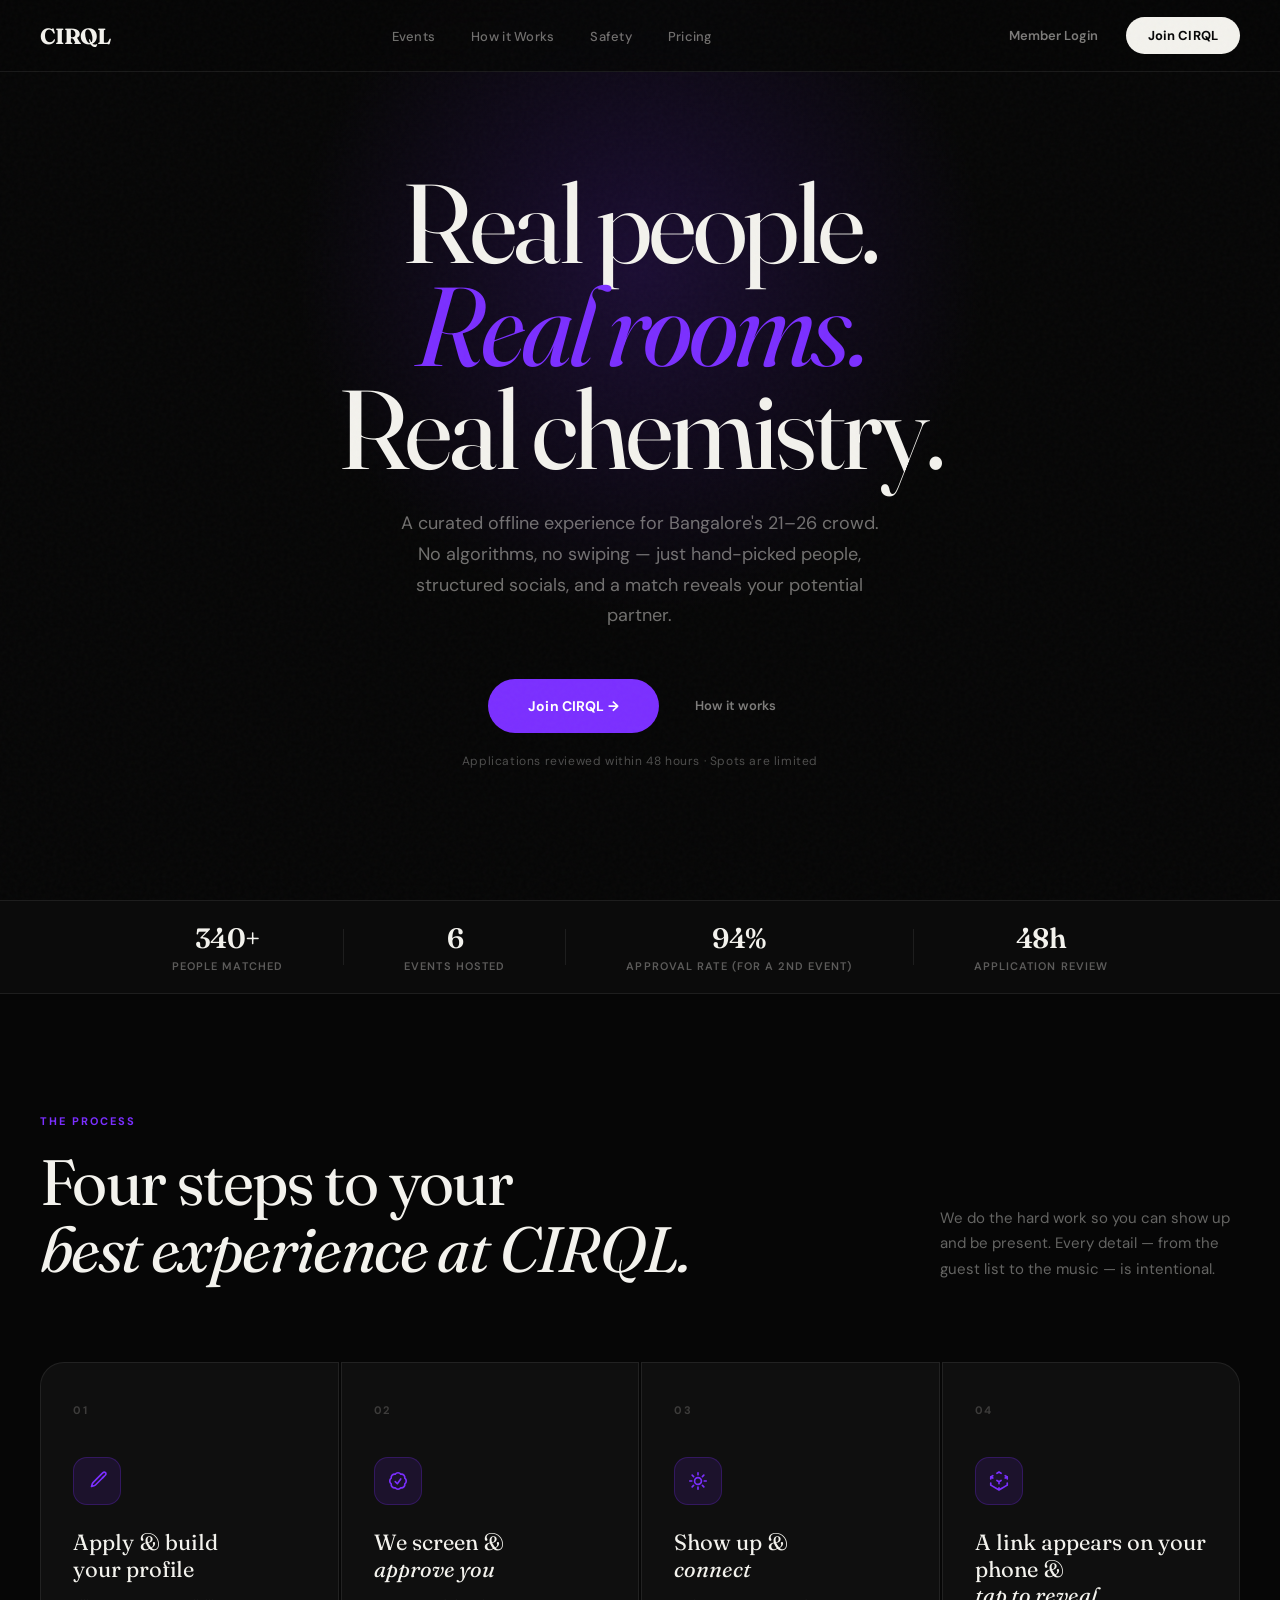
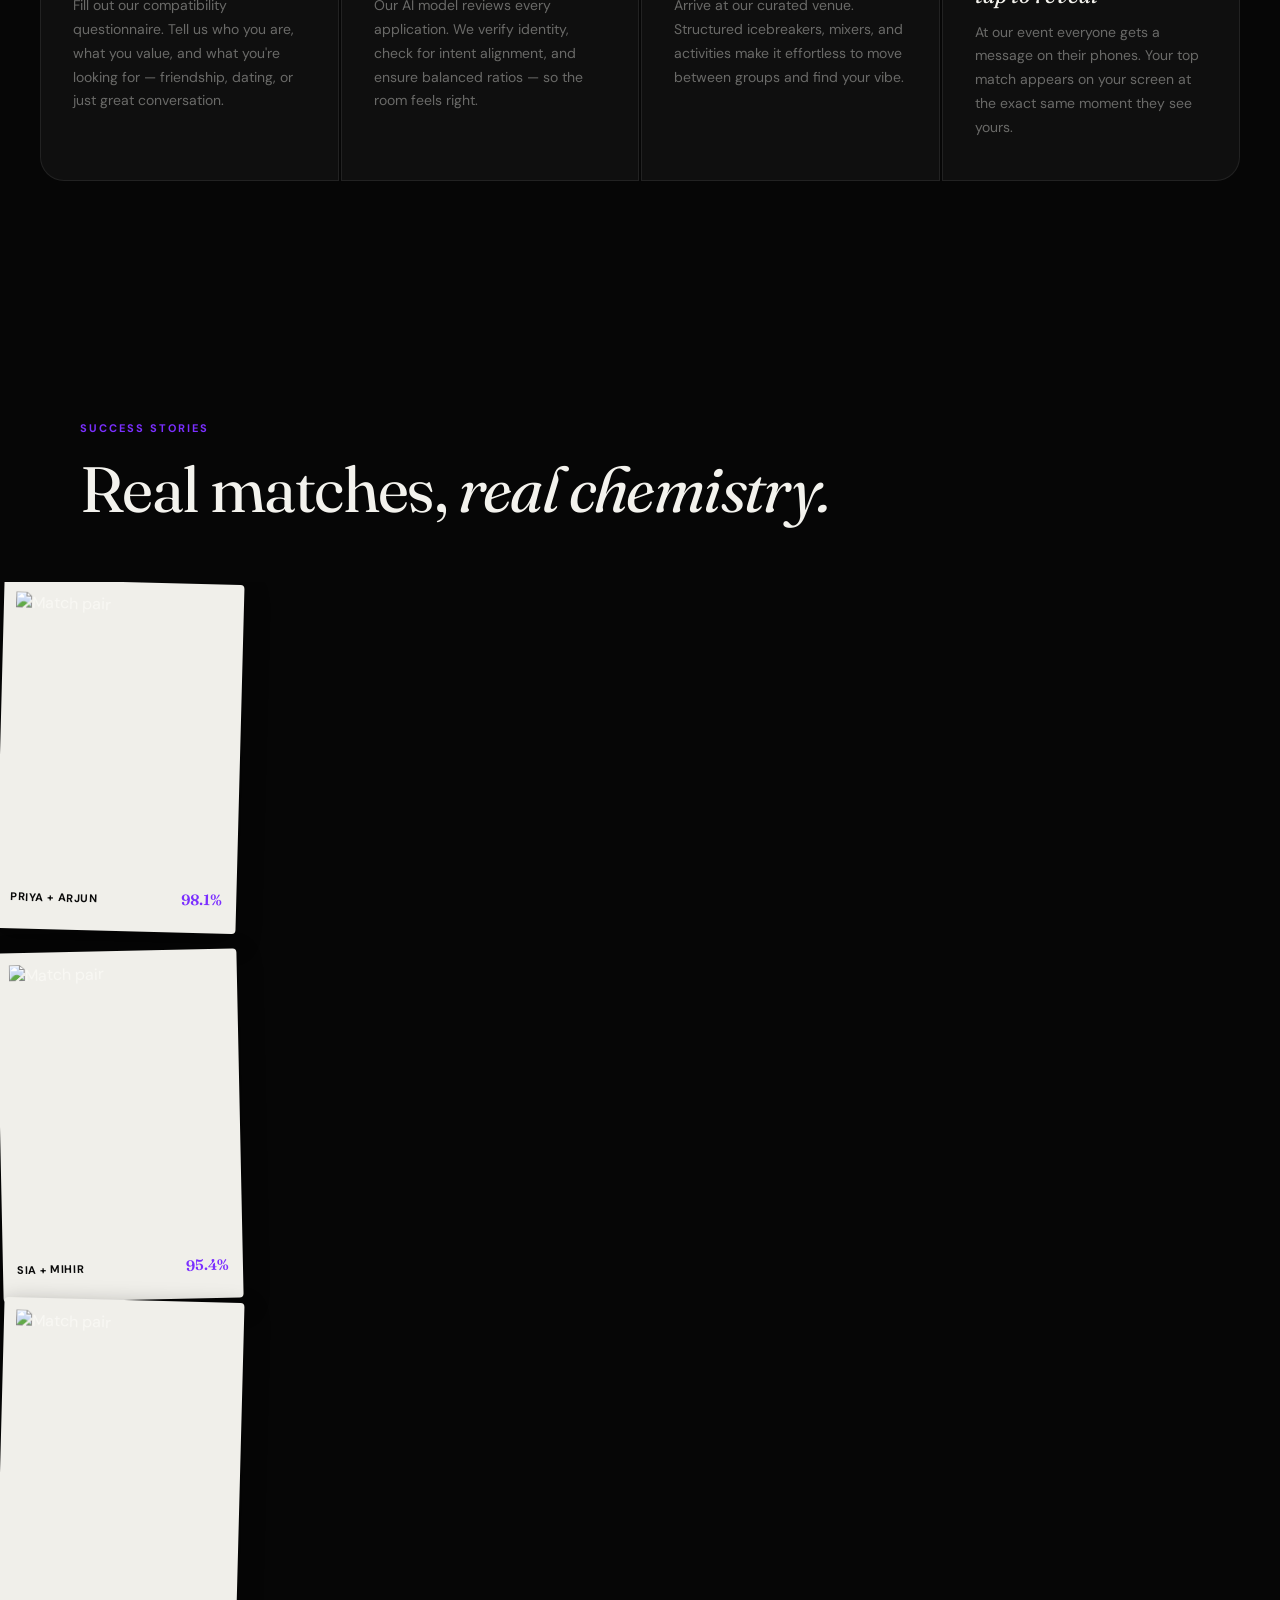
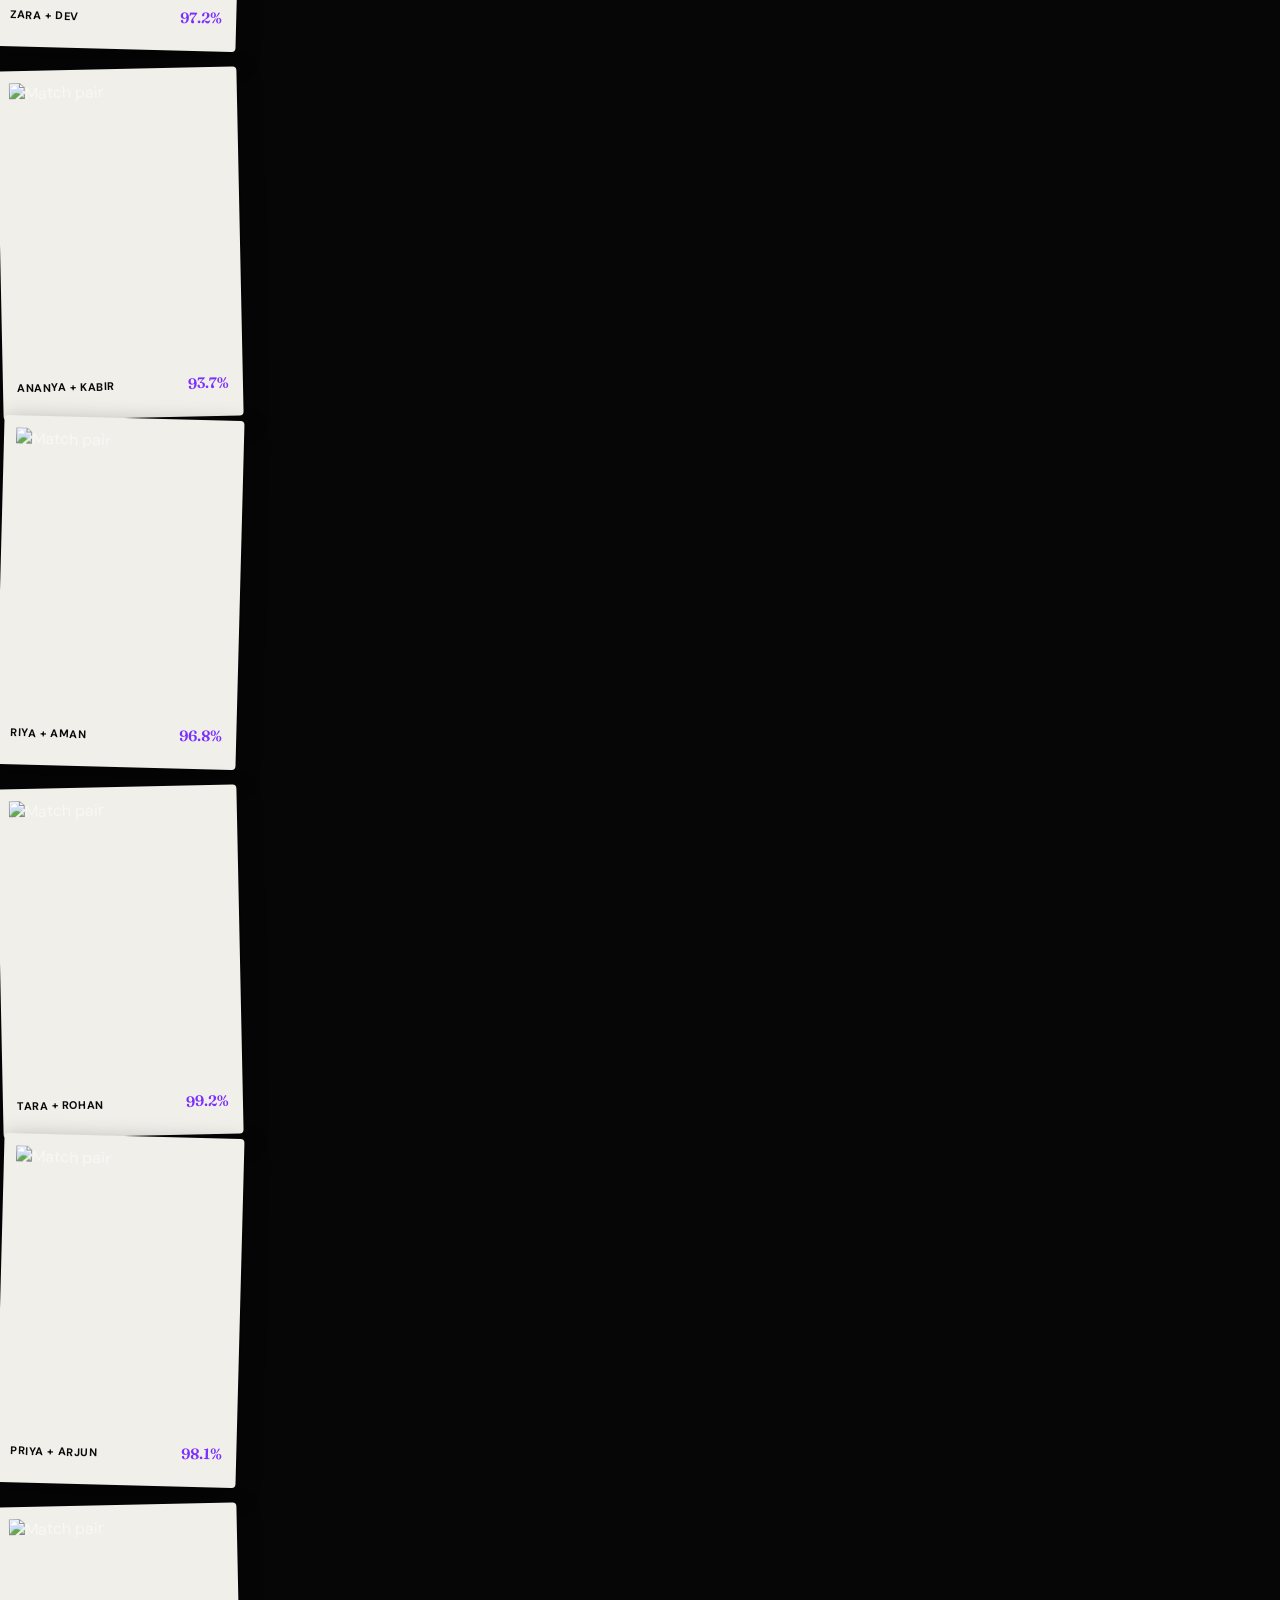
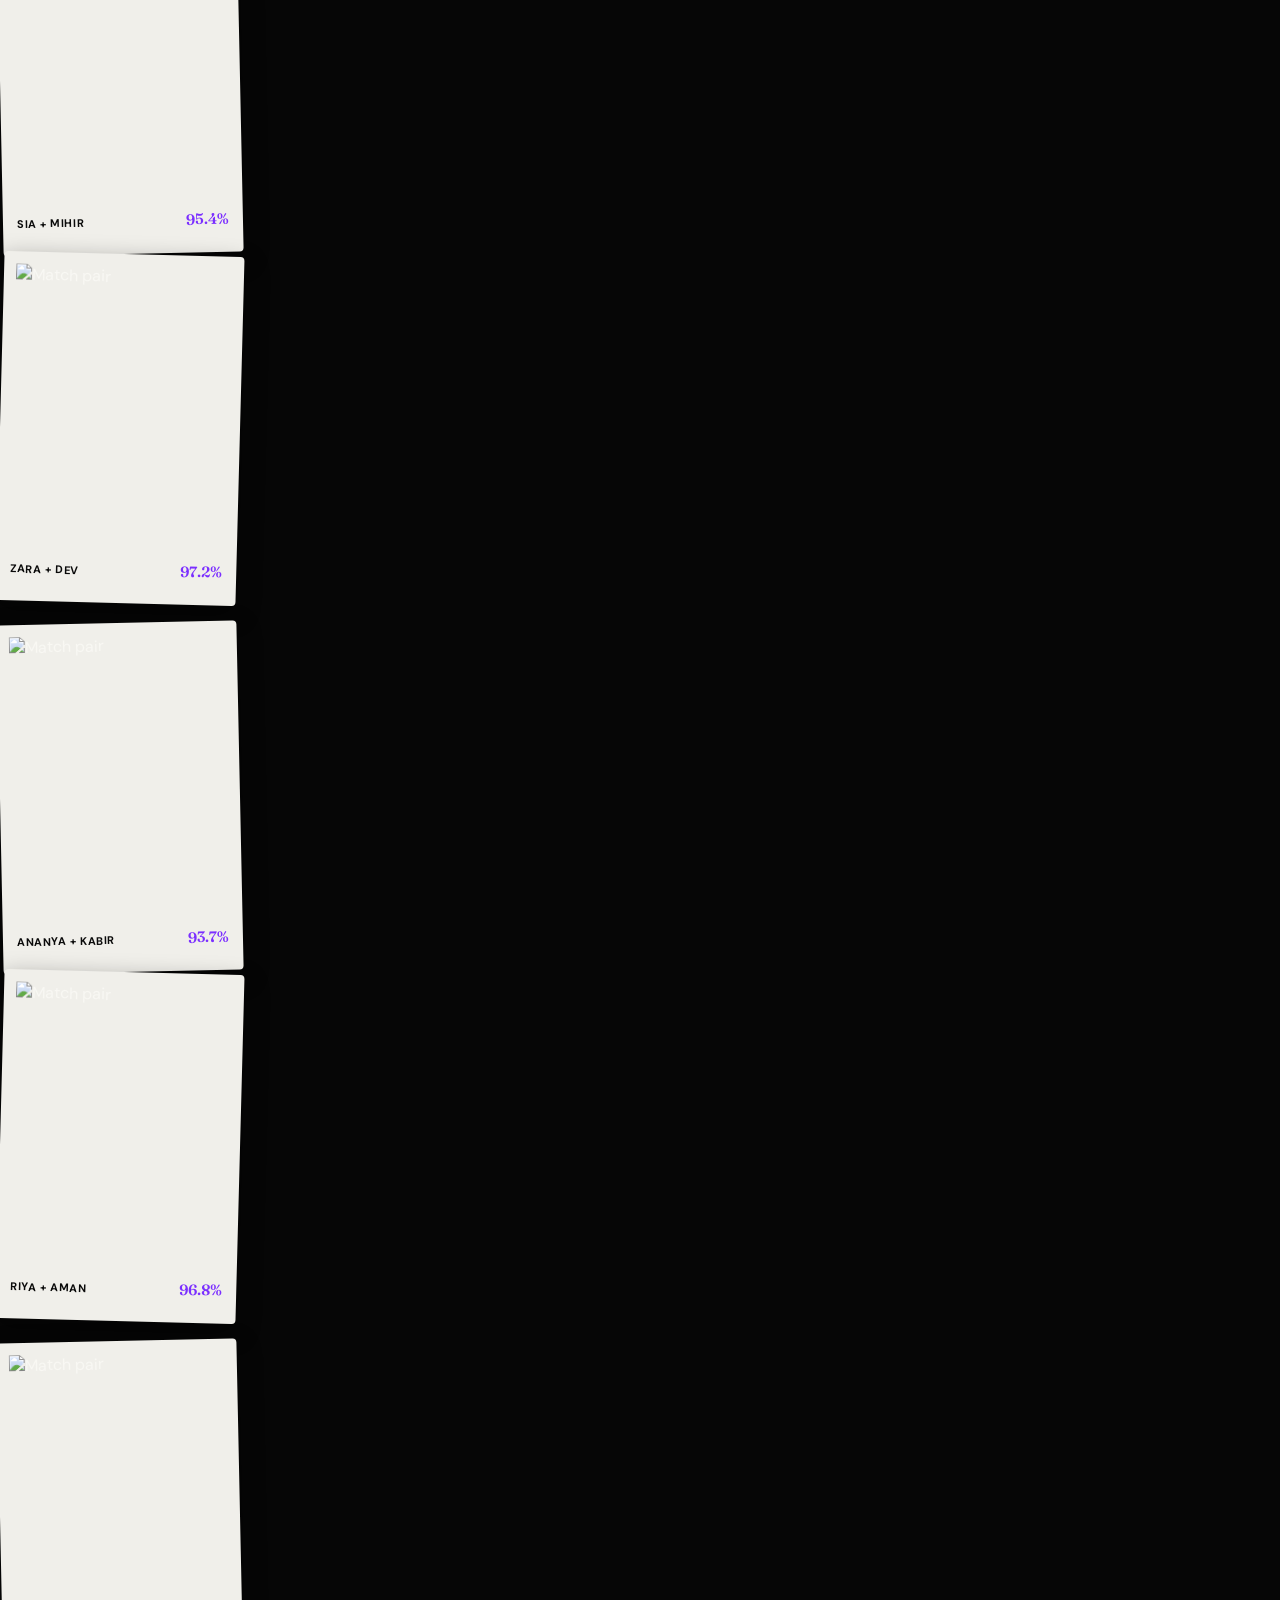
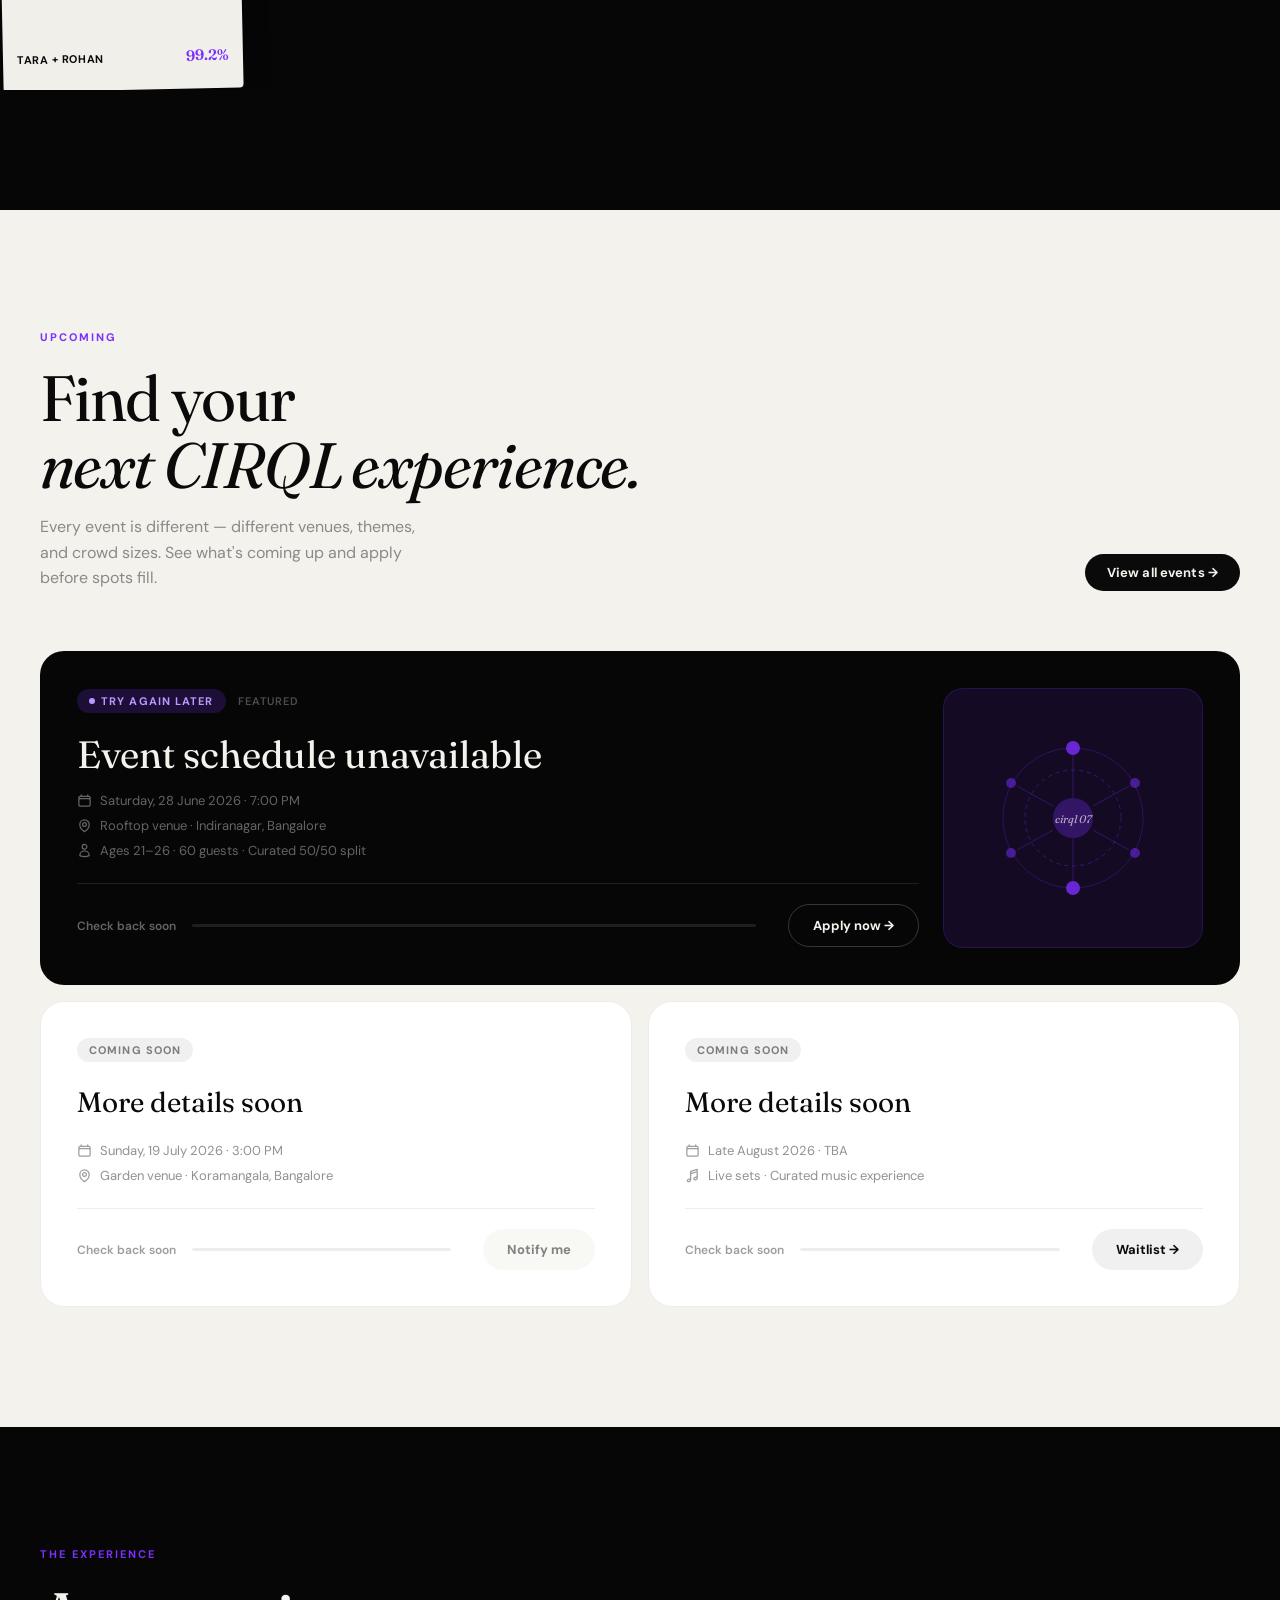
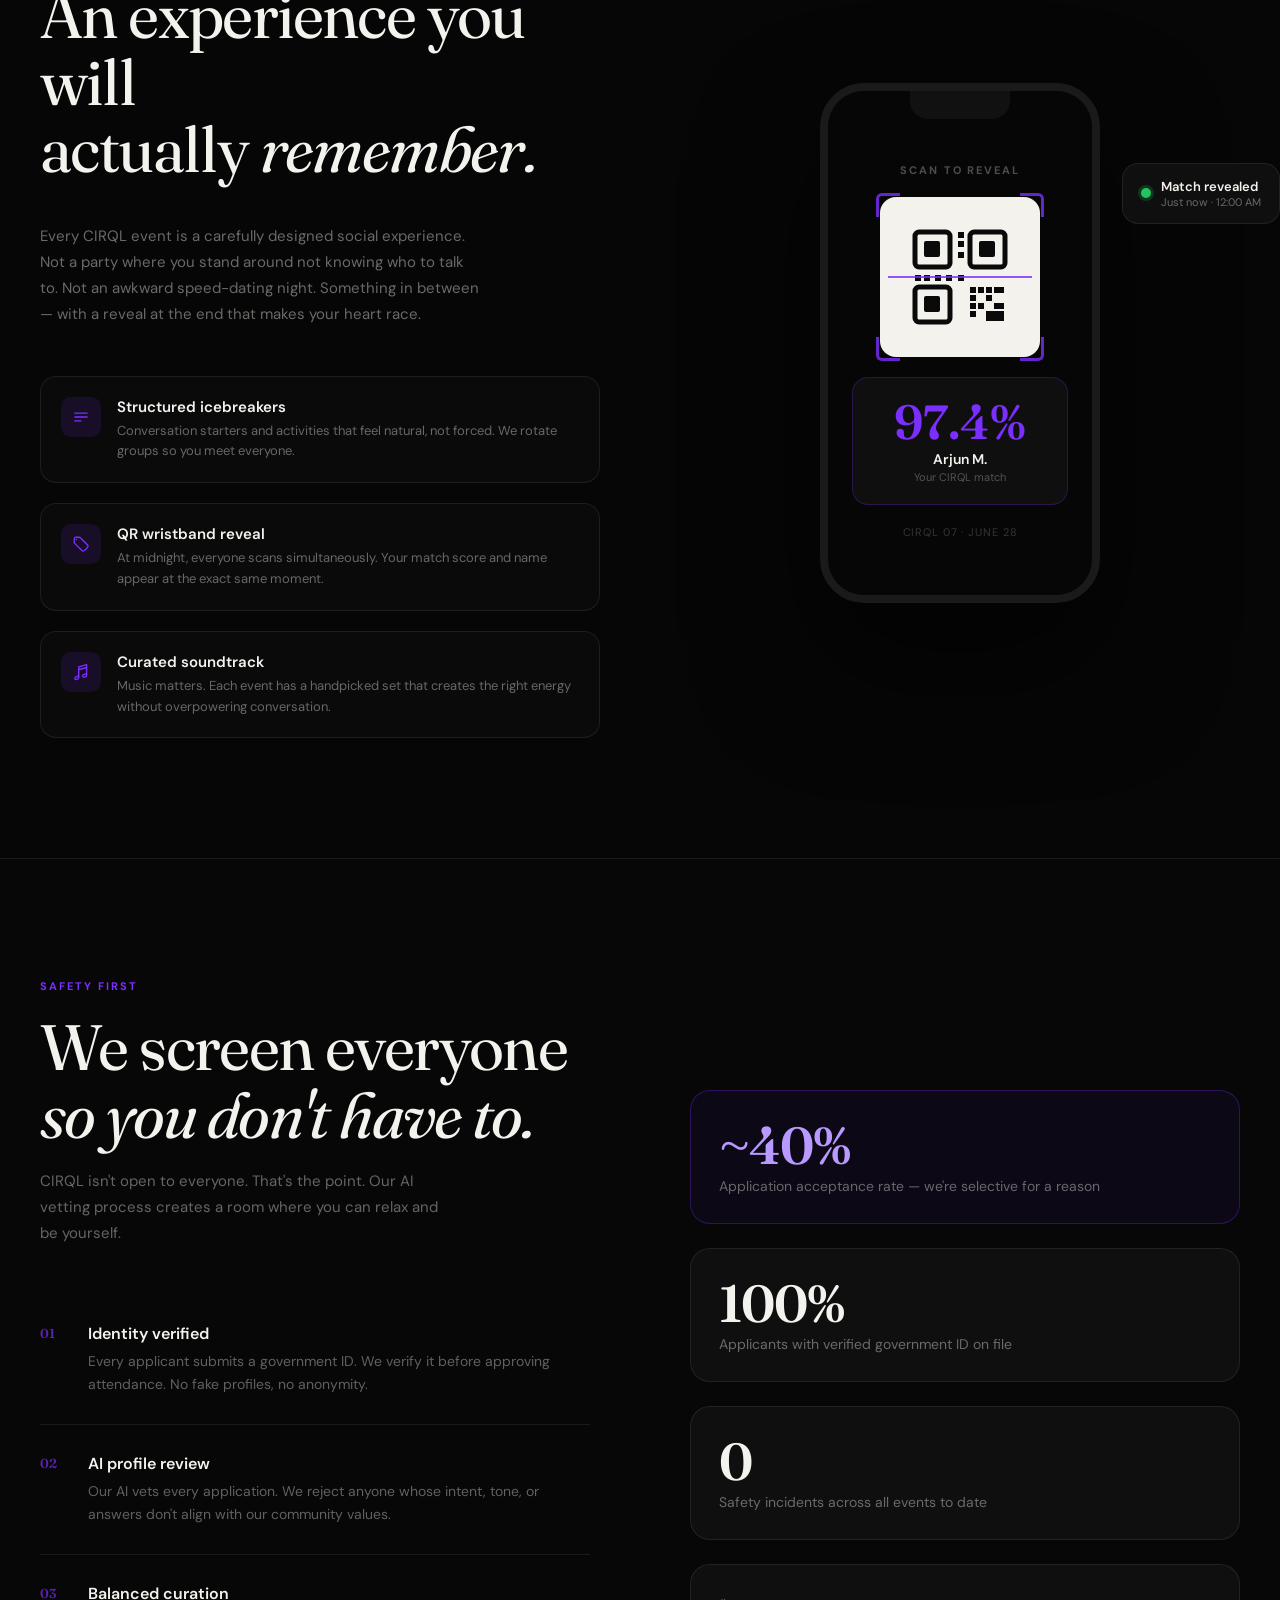
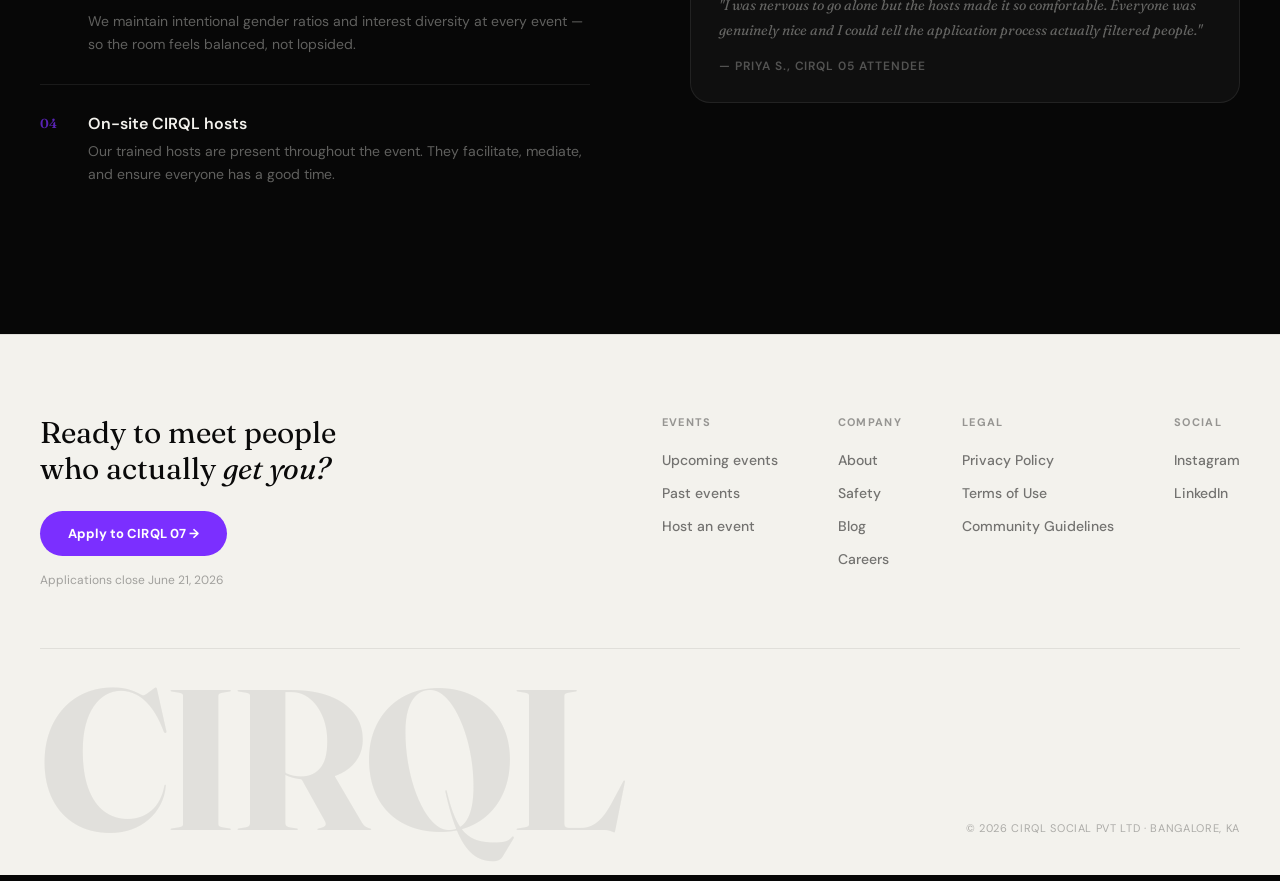
==== commit 840eaa43: "Externalize CSS into styles.css, decouple member auth from event selection, and finalize platform re" ====
--- a/index.html
+++ b/index.html
@@ -1,5 +1,5 @@
 <!doctype html>
-<html lang="en">
+<html lang="en" class="page-index">
   <head>
     <meta charset="UTF-8" />
     <meta name="viewport" content="width=device-width, initial-scale=1.0" />
@@ -22,1651 +22,11 @@
       href="https://fonts.googleapis.com/css2?family=Fraunces:ital,opsz,wght@0,9..144,300..900;1,9..144,300..900&family=DM+Sans:ital,opsz,wght@0,9..40,300..700;1,9..40,300..700&display=swap"
       rel="stylesheet"
     />
-    <style>
-      :root {
-        --midnight: #060606;
-        --bone: #f3f2ed;
-        --bone-dim: #c8c6be;
-        --vibe: #7b2fff;
-        --vibe-light: rgba(123, 47, 255, 0.12);
-        --white: #ffffff;
-        --card-bg: #0f0f0f;
-        --border: rgba(255, 255, 255, 0.08);
-      }
-
-      *,
-      *::before,
-      *::after {
-        box-sizing: border-box;
-        margin: 0;
-        padding: 0;
-      }
-
-      html {
-        scroll-behavior: smooth;
-      }
-
-      body {
-        background: var(--midnight);
-        color: var(--bone);
-        font-family: "DM Sans", sans-serif;
-        overflow-x: hidden;
-        -webkit-font-smoothing: antialiased;
-      }
-
-      ::selection {
-        background: var(--vibe);
-        color: #fff;
-      }
-
-      [hidden] {
-        display: none !important;
-      }
-
-      .member-status-bar {
-        position: fixed;
-        top: 72px;
-        left: 0;
-        right: 0;
-        z-index: 99;
-        display: flex;
-        align-items: center;
-        justify-content: space-between;
-        gap: 18px;
-        padding: 11px 40px;
-        border-bottom: 1px solid rgba(255, 255, 255, 0.08);
-        background: rgba(15, 15, 15, 0.96);
-        backdrop-filter: blur(14px);
-      }
-
-      .member-status-copy,
-      .member-status-actions {
-        display: flex;
-        align-items: center;
-        flex-wrap: wrap;
-        gap: 14px;
-      }
-
-      .member-welcome {
-        color: var(--bone);
-        font-size: 12px;
-        font-weight: 600;
-      }
-
-      .member-quiz-link,
-      .member-quiz-complete,
-      .member-applications-pill {
-        color: rgba(243, 242, 237, 0.62);
-        font-size: 10px;
-        text-decoration: none;
-      }
-
-      .member-quiz-link:hover {
-        color: var(--bone);
-      }
-
-      .member-applications-pill {
-        padding: 6px 9px;
-        border: 1px solid rgba(123, 47, 255, 0.32);
-        border-radius: 100px;
-        color: #d3c0ff;
-      }
-
-      .member-logout {
-        border: 0;
-        background: transparent;
-        color: rgba(243, 242, 237, 0.48);
-        font-size: 10px;
-        cursor: pointer;
-      }
-
-      .member-logout:hover {
-        color: var(--bone);
-      }
-
-      .auth-mode-switch {
-        display: grid;
-        grid-template-columns: 1fr 1fr;
-        gap: 6px;
-        margin: 0 0 24px;
-        padding: 4px;
-        border: 1px solid rgba(255, 255, 255, 0.08);
-        border-radius: 10px;
-        background: rgba(255, 255, 255, 0.025);
-      }
-
-      .auth-mode-button {
-        min-height: 38px;
-        border: 1px solid transparent;
-        border-radius: 7px;
-        background: transparent;
-        color: rgba(243, 242, 237, 0.46);
-        font-family: "DM Sans", sans-serif;
-        font-size: 11px;
-        font-weight: 600;
-        cursor: pointer;
-      }
-
-      .auth-mode-button.is-active {
-        border-color: rgba(123, 47, 255, 0.34);
-        background: rgba(123, 47, 255, 0.12);
-        color: var(--bone);
-      }
-
-      .event-status-badge {
-        display: block;
-        width: 100%;
-        margin-top: 10px;
-        padding: 9px 12px;
-        border: 1px solid rgba(123, 47, 255, 0.3);
-        border-radius: 8px;
-        background: rgba(123, 47, 255, 0.1);
-        color: #dbcaff;
-        font-size: 11px;
-        font-weight: 600;
-        line-height: 1.4;
-      }
-
-      .event-status-badge[data-status="approved"] {
-        border-color: rgba(91, 190, 130, 0.35);
-        background: rgba(91, 190, 130, 0.1);
-        color: #a7e4bf;
-      }
-
-      .event-status-badge[data-status="rejected"] {
-        border-color: rgba(255, 115, 115, 0.3);
-        background: rgba(255, 115, 115, 0.08);
-        color: #ffb0b0;
-      }
-
-      /* ── GRAIN OVERLAY ─────────────────────────────────────────────── */
-      body::before {
-        content: "";
-        position: fixed;
-        inset: 0;
-        background-image: url("data:image/svg+xml,%3Csvg viewBox='0 0 256 256' xmlns='http://www.w3.org/2000/svg'%3E%3Cfilter id='noise'%3E%3CfeTurbulence type='fractalNoise' baseFrequency='0.9' numOctaves='4' stitchTiles='stitch'/%3E%3C/filter%3E%3Crect width='100%25' height='100%25' filter='url(%23noise)' opacity='1'/%3E%3C/svg%3E");
-        opacity: 0.028;
-        pointer-events: none;
-        z-index: 9999;
-      }
-
-      /* ── TYPOGRAPHY ────────────────────────────────────────────────── */
-      .serif {
-        font-family: "Fraunces", serif;
-      }
-
-      .italic {
-        font-style: italic;
-      }
-
-      /* ── NAV ───────────────────────────────────────────────────────── */
-      nav {
-        position: fixed;
-        top: 0;
-        left: 0;
-        right: 0;
-        z-index: 100;
-        height: 72px;
-        display: flex;
-        align-items: center;
-        padding: 0 40px;
-        justify-content: space-between;
-        border-bottom: 1px solid var(--border);
-        background: rgba(6, 6, 6, 0.85);
-        backdrop-filter: blur(16px);
-        -webkit-backdrop-filter: blur(16px);
-      }
-
-      .nav-logo {
-        font-family: "Fraunces", serif;
-        font-weight: 700;
-        font-size: 22px;
-        letter-spacing: -0.03em;
-        color: var(--bone);
-        text-decoration: none;
-      }
-
-      .nav-links {
-        display: flex;
-        align-items: center;
-        gap: 36px;
-        list-style: none;
-      }
-
-      .nav-links a {
-        font-size: 13px;
-        font-weight: 500;
-        color: rgba(243, 242, 237, 0.45);
-        text-decoration: none;
-        letter-spacing: 0.02em;
-        transition: color 0.2s;
-      }
-
-      .nav-links a:hover {
-        color: var(--bone);
-      }
-
-      .nav-actions {
-        display: flex;
-        align-items: center;
-        gap: 12px;
-      }
-
-      .btn-ghost {
-        font-size: 13px;
-        font-weight: 600;
-        color: rgba(243, 242, 237, 0.5);
-        background: none;
-        border: none;
-        cursor: pointer;
-        padding: 8px 16px;
-        border-radius: 100px;
-        transition:
-          color 0.2s,
-          background 0.2s;
-        font-family: "DM Sans", sans-serif;
-      }
-
-      .btn-ghost:hover {
-        color: var(--bone);
-        background: rgba(255, 255, 255, 0.05);
-      }
-
-      .btn-primary {
-        font-size: 13px;
-        font-weight: 700;
-        color: var(--midnight);
-        background: var(--bone);
-        border: none;
-        cursor: pointer;
-        padding: 10px 22px;
-        border-radius: 100px;
-        letter-spacing: 0.01em;
-        transition:
-          background 0.2s,
-          transform 0.15s;
-        font-family: "DM Sans", sans-serif;
-      }
-
-      .btn-primary:hover {
-        background: #fff;
-        transform: scale(1.02);
-      }
-
-      .btn-vibe {
-        font-size: 14px;
-        font-weight: 700;
-        color: #fff;
-        background: var(--vibe);
-        border: none;
-        cursor: pointer;
-        padding: 18px 40px;
-        border-radius: 100px;
-        letter-spacing: 0.01em;
-        transition:
-          opacity 0.2s,
-          transform 0.15s,
-          box-shadow 0.2s;
-        font-family: "DM Sans", sans-serif;
-      }
-
-      .btn-vibe:hover {
-        opacity: 0.9;
-        transform: scale(1.02);
-        box-shadow: 0 0 40px rgba(123, 47, 255, 0.35);
-      }
-
-      /* ── HERO ──────────────────────────────────────────────────────── */
-      .hero {
-        min-height: 100vh;
-        display: flex;
-        flex-direction: column;
-        align-items: center;
-        justify-content: center;
-        padding: 120px 40px 80px;
-        text-align: center;
-        position: relative;
-      }
-
-      .hero-glow {
-        position: absolute;
-        top: 30%;
-        left: 50%;
-        transform: translate(-50%, -50%);
-        width: 700px;
-        height: 700px;
-        background: radial-gradient(
-          circle,
-          rgba(123, 47, 255, 0.18) 0%,
-          transparent 70%
-        );
-        pointer-events: none;
-      }
-
-      .hero-eyebrow {
-        display: inline-flex;
-        align-items: center;
-        gap: 10px;
-        font-size: 11px;
-        font-weight: 700;
-        letter-spacing: 0.18em;
-        text-transform: uppercase;
-        color: var(--vibe);
-        margin-bottom: 32px;
-      }
-
-      .hero-eyebrow::before,
-      .hero-eyebrow::after {
-        content: "";
-        display: block;
-        width: 32px;
-        height: 1px;
-        background: var(--vibe);
-        opacity: 0.6;
-      }
-
-      .hero-h1 {
-        font-family: "Fraunces", serif;
-        font-size: clamp(60px, 10vw, 112px);
-        font-weight: 400;
-        line-height: 0.92;
-        letter-spacing: -0.03em;
-        color: var(--bone);
-        margin-bottom: 28px;
-        max-width: 1000px;
-      }
-
-      .hero-h1 em {
-        font-style: italic;
-        color: var(--vibe);
-      }
-
-      .hero-sub {
-        font-size: 18px;
-        font-weight: 400;
-        color: rgba(243, 242, 237, 0.45);
-        max-width: 480px;
-        line-height: 1.7;
-        margin-bottom: 48px;
-      }
-
-      .hero-cta-row {
-        display: flex;
-        align-items: center;
-        gap: 20px;
-        flex-wrap: wrap;
-        justify-content: center;
-      }
-
-      .hero-note {
-        font-size: 12px;
-        color: rgba(243, 242, 237, 0.3);
-        margin-top: 20px;
-        letter-spacing: 0.05em;
-      }
-
-      /* ── TRUST STRIP ───────────────────────────────────────────────── */
-      .trust-strip {
-        border-top: 1px solid var(--border);
-        border-bottom: 1px solid var(--border);
-        padding: 20px 40px;
-        display: flex;
-        align-items: center;
-        justify-content: center;
-        gap: 60px;
-        background: rgba(255, 255, 255, 0.02);
-      }
-
-      .trust-item {
-        display: flex;
-        flex-direction: column;
-        align-items: center;
-        gap: 4px;
-      }
-
-      .trust-num {
-        font-family: "Fraunces", serif;
-        font-size: 28px;
-        font-weight: 600;
-        color: var(--bone);
-        letter-spacing: -0.02em;
-      }
-
-      .trust-label {
-        font-size: 11px;
-        font-weight: 600;
-        text-transform: uppercase;
-        letter-spacing: 0.1em;
-        color: rgba(243, 242, 237, 0.35);
-      }
-
-      .trust-divider {
-        width: 1px;
-        height: 36px;
-        background: var(--border);
-      }
-
-      /* ── SECTION DEFAULTS ──────────────────────────────────────────── */
-      section {
-        padding: 120px 40px;
-      }
-
-      .section-eyebrow {
-        font-size: 11px;
-        font-weight: 700;
-        letter-spacing: 0.18em;
-        text-transform: uppercase;
-        color: var(--vibe);
-        margin-bottom: 20px;
-      }
-
-      .section-h2 {
-        font-family: "Fraunces", serif;
-        font-size: clamp(40px, 5vw, 64px);
-        font-weight: 400;
-        line-height: 1.05;
-        letter-spacing: -0.025em;
-        color: var(--bone);
-      }
-
-      .section-h2 em {
-        font-style: italic;
-      }
-
-      /* ── HOW IT WORKS ──────────────────────────────────────────────── */
-      #how {
-        background: var(--midnight);
-      }
-
-      .how-header {
-        max-width: 1200px;
-        margin: 0 auto 80px;
-        display: flex;
-        align-items: flex-end;
-        justify-content: space-between;
-        gap: 40px;
-      }
-
-      .how-steps {
-        max-width: 1200px;
-        margin: 0 auto;
-        display: grid;
-        grid-template-columns: repeat(4, 1fr);
-        gap: 2px;
-      }
-
-      .step-card {
-        background: var(--card-bg);
-        padding: 40px 32px;
-        position: relative;
-        border: 1px solid var(--border);
-      }
-
-      .step-card:first-child {
-        border-radius: 24px 0 0 24px;
-      }
-
-      .step-card:last-child {
-        border-radius: 0 24px 24px 0;
-      }
-
-      .step-num {
-        font-size: 11px;
-        font-weight: 700;
-        letter-spacing: 0.15em;
-        color: rgba(243, 242, 237, 0.2);
-        margin-bottom: 40px;
-        font-family: "DM Sans", sans-serif;
-      }
-
-      .step-icon {
-        width: 48px;
-        height: 48px;
-        border-radius: 14px;
-        background: var(--vibe-light);
-        border: 1px solid rgba(123, 47, 255, 0.25);
-        display: flex;
-        align-items: center;
-        justify-content: center;
-        margin-bottom: 24px;
-      }
-
-      .step-icon svg {
-        width: 22px;
-        height: 22px;
-        color: var(--vibe);
-      }
-
-      .step-title {
-        font-family: "Fraunces", serif;
-        font-size: 22px;
-        font-weight: 400;
-        color: var(--bone);
-        margin-bottom: 12px;
-        line-height: 1.2;
-      }
-
-      .step-desc {
-        font-size: 14px;
-        color: rgba(243, 242, 237, 0.4);
-        line-height: 1.7;
-      }
-
-      .step-connector {
-        position: absolute;
-        top: 54px;
-        right: -16px;
-        width: 32px;
-        height: 1px;
-        background: var(--vibe);
-        opacity: 0.4;
-        z-index: 1;
-      }
-
-      /* ── UPCOMING EVENTS ───────────────────────────────────────────── */
-      #events {
-        background: var(--bone);
-      }
-
-      #events .section-eyebrow {
-        color: var(--vibe);
-      }
-
-      #events .section-h2 {
-        color: #0a0a0a;
-      }
-
-      .events-header {
-        max-width: 1200px;
-        margin: 0 auto 60px;
-        display: flex;
-        align-items: flex-end;
-        justify-content: space-between;
-        gap: 40px;
-      }
-
-      .events-header-text .section-sub {
-        font-size: 16px;
-        color: rgba(10, 10, 10, 0.45);
-        margin-top: 16px;
-        max-width: 400px;
-        line-height: 1.6;
-      }
-
-      .events-grid {
-        max-width: 1200px;
-        margin: 0 auto;
-        display: grid;
-        grid-template-columns: 1fr 1fr;
-        gap: 16px;
-      }
-
-      .event-card {
-        background: #fff;
-        border-radius: 24px;
-        padding: 36px;
-        border: 1px solid rgba(0, 0, 0, 0.07);
-        display: flex;
-        flex-direction: column;
-        gap: 24px;
-        transition:
-          box-shadow 0.25s,
-          transform 0.2s;
-        position: relative;
-        overflow: hidden;
-      }
-
-      .event-card:hover {
-        transform: translateY(-3px);
-        box-shadow: 0 20px 60px rgba(0, 0, 0, 0.1);
-      }
-
-      .event-card.featured {
-        background: var(--midnight);
-        grid-column: span 2;
-        flex-direction: row;
-        align-items: center;
-      }
-
-      .event-card.featured .event-body {
-        flex: 1;
-      }
-
-      .event-tag {
-        display: inline-flex;
-        align-items: center;
-        gap: 6px;
-        font-size: 11px;
-        font-weight: 700;
-        letter-spacing: 0.1em;
-        text-transform: uppercase;
-        padding: 5px 12px;
-        border-radius: 100px;
-      }
-
-      .tag-live {
-        background: rgba(123, 47, 255, 0.12);
-        color: var(--vibe);
-      }
-
-      .tag-soon {
-        background: rgba(10, 10, 10, 0.06);
-        color: rgba(10, 10, 10, 0.5);
-      }
-
-      .tag-live-dark {
-        background: rgba(123, 47, 255, 0.2);
-        color: #b899ff;
-      }
-
-      .tag-dot {
-        width: 6px;
-        height: 6px;
-        border-radius: 50%;
-        background: currentColor;
-        animation: pulse 2s infinite;
-      }
-
-      @keyframes pulse {
-        0%,
-        100% {
-          opacity: 1;
-        }
-
-        50% {
-          opacity: 0.4;
-        }
-      }
-
-      .event-title {
-        font-family: "Fraunces", serif;
-        font-size: 28px;
-        font-weight: 400;
-        line-height: 1.15;
-        color: #0a0a0a;
-      }
-
-      .event-card.featured .event-title {
-        color: var(--bone);
-        font-size: 38px;
-      }
-
-      .event-meta {
-        display: flex;
-        flex-direction: column;
-        gap: 8px;
-      }
-
-      .event-meta-row {
-        display: flex;
-        align-items: center;
-        gap: 8px;
-        font-size: 13px;
-        color: rgba(10, 10, 10, 0.45);
-      }
-
-      .event-card.featured .event-meta-row {
-        color: rgba(243, 242, 237, 0.4);
-      }
-
-      .event-meta-row svg {
-        width: 15px;
-        height: 15px;
-        flex-shrink: 0;
-      }
-
-      .event-spots {
-        margin-top: auto;
-        padding-top: 20px;
-        border-top: 1px solid rgba(0, 0, 0, 0.07);
-        display: flex;
-        align-items: center;
-        justify-content: space-between;
-      }
-
-      .event-card.featured .event-spots {
-        border-color: rgba(255, 255, 255, 0.1);
-      }
-
-      .spots-bar-wrap {
-        flex: 1;
-        margin: 0 16px;
-      }
-
-      .spots-bar {
-        height: 3px;
-        background: rgba(0, 0, 0, 0.07);
-        border-radius: 2px;
-        overflow: hidden;
-      }
-
-      .event-card.featured .spots-bar {
-        background: rgba(255, 255, 255, 0.1);
-      }
-
-      .spots-fill {
-        height: 100%;
-        background: var(--vibe);
-        border-radius: 2px;
-      }
-
-      .spots-label {
-        font-size: 12px;
-        font-weight: 600;
-        color: rgba(10, 10, 10, 0.4);
-        white-space: nowrap;
-      }
-
-      .event-card.featured .spots-label {
-        color: rgba(243, 242, 237, 0.4);
-      }
-
-      .event-card .event-status-badge {
-        color: #4a2d70;
-      }
-
-      .event-card .event-status-badge[data-status="approved"] {
-        color: #286044;
-      }
-
-      .event-card.featured .event-status-badge {
-        color: #dbcaff;
-      }
-
-      .btn-apply {
-        font-size: 13px;
-        font-weight: 700;
-        color: var(--midnight);
-        background: var(--bone);
-        border: none;
-        cursor: pointer;
-        padding: 12px 24px;
-        border-radius: 100px;
-        transition: background 0.2s;
-        font-family: "DM Sans", sans-serif;
-        white-space: nowrap;
-      }
-
-      .btn-apply:hover {
-        background: #fff;
-      }
-
-      .btn-apply-outline {
-        font-size: 13px;
-        font-weight: 700;
-        color: var(--bone);
-        background: transparent;
-        border: 1px solid rgba(243, 242, 237, 0.2);
-        cursor: pointer;
-        padding: 12px 24px;
-        border-radius: 100px;
-        transition:
-          border-color 0.2s,
-          background 0.2s;
-        font-family: "DM Sans", sans-serif;
-        white-space: nowrap;
-      }
-
-      .btn-apply-outline:hover {
-        border-color: rgba(243, 242, 237, 0.5);
-        background: rgba(255, 255, 255, 0.05);
-      }
-
-      .event-visual {
-        width: 260px;
-        height: 260px;
-        flex-shrink: 0;
-        border-radius: 20px;
-        background: var(--vibe-light);
-        border: 1px solid rgba(123, 47, 255, 0.2);
-        display: flex;
-        align-items: center;
-        justify-content: center;
-        position: relative;
-        overflow: hidden;
-      }
-
-      /* ── EXPERIENCE SECTION ────────────────────────────────────────── */
-      #experience {
-        background: var(--midnight);
-      }
-
-      .exp-layout {
-        max-width: 1200px;
-        margin: 0 auto;
-        display: grid;
-        grid-template-columns: 1fr 1fr;
-        gap: 80px;
-        align-items: center;
-      }
-
-      .exp-content {
-        display: flex;
-        flex-direction: column;
-        gap: 40px;
-      }
-
-      .exp-features {
-        display: flex;
-        flex-direction: column;
-        gap: 20px;
-        margin-top: 8px;
-      }
-
-      .exp-feature {
-        display: flex;
-        gap: 16px;
-        padding: 20px;
-        border-radius: 16px;
-        border: 1px solid var(--border);
-        background: rgba(255, 255, 255, 0.02);
-        transition:
-          border-color 0.2s,
-          background 0.2s;
-      }
-
-      .exp-feature:hover {
-        border-color: rgba(123, 47, 255, 0.3);
-        background: rgba(123, 47, 255, 0.04);
-      }
-
-      .exp-feature-icon {
-        width: 40px;
-        height: 40px;
-        flex-shrink: 0;
-        border-radius: 10px;
-        background: var(--vibe-light);
-        display: flex;
-        align-items: center;
-        justify-content: center;
-      }
-
-      .exp-feature-icon svg {
-        width: 18px;
-        height: 18px;
-        color: var(--vibe);
-      }
-
-      .exp-feature-text h4 {
-        font-size: 15px;
-        font-weight: 600;
-        color: var(--bone);
-        margin-bottom: 4px;
-      }
-
-      .exp-feature-text p {
-        font-size: 13px;
-        color: rgba(243, 242, 237, 0.4);
-        line-height: 1.6;
-      }
-
-      /* QR Reveal Visual */
-      .qr-visual {
-        position: relative;
-        display: flex;
-        align-items: center;
-        justify-content: center;
-      }
-
-      .qr-phone {
-        width: 280px;
-        height: 520px;
-        background: #111;
-        border-radius: 44px;
-        border: 8px solid #1a1a1a;
-        position: relative;
-        overflow: hidden;
-        box-shadow: 0 60px 120px rgba(0, 0, 0, 0.6);
-      }
-
-      .qr-phone-screen {
-        position: absolute;
-        inset: 0;
-        background: var(--midnight);
-        display: flex;
-        flex-direction: column;
-        align-items: center;
-        justify-content: center;
-        gap: 20px;
-        padding: 24px;
-      }
-
-      .qr-notch {
-        position: absolute;
-        top: 0;
-        left: 50%;
-        transform: translateX(-50%);
-        width: 100px;
-        height: 28px;
-        background: #111;
-        border-radius: 0 0 18px 18px;
-        z-index: 2;
-      }
-
-      .qr-reveal-label {
-        font-size: 11px;
-        letter-spacing: 0.18em;
-        text-transform: uppercase;
-        color: rgba(243, 242, 237, 0.3);
-        font-weight: 700;
-        margin-top: 16px;
-      }
-
-      .qr-code-box {
-        width: 160px;
-        height: 160px;
-        background: var(--bone);
-        border-radius: 16px;
-        display: flex;
-        align-items: center;
-        justify-content: center;
-        position: relative;
-      }
-
-      .qr-corner {
-        position: absolute;
-        width: 24px;
-        height: 24px;
-        border-color: var(--vibe);
-        border-style: solid;
-        opacity: 0.8;
-      }
-
-      .qr-corner.tl {
-        top: -4px;
-        left: -4px;
-        border-width: 3px 0 0 3px;
-        border-radius: 6px 0 0 0;
-      }
-
-      .qr-corner.tr {
-        top: -4px;
-        right: -4px;
-        border-width: 3px 3px 0 0;
-        border-radius: 0 6px 0 0;
-      }
-
-      .qr-corner.bl {
-        bottom: -4px;
-        left: -4px;
-        border-width: 0 0 3px 3px;
-        border-radius: 0 0 0 6px;
-      }
-
-      .qr-corner.br {
-        bottom: -4px;
-        right: -4px;
-        border-width: 0 3px 3px 0;
-        border-radius: 0 0 6px 0;
-      }
-
-      .qr-scanline {
-        position: absolute;
-        left: 8px;
-        right: 8px;
-        height: 2px;
-        background: var(--vibe);
-        opacity: 0.8;
-        animation: scan 2.4s ease-in-out infinite;
-      }
-
-      @keyframes scan {
-        0% {
-          top: 16px;
-        }
-
-        50% {
-          top: calc(100% - 16px);
-        }
-
-        100% {
-          top: 16px;
-        }
-      }
-
-      .match-reveal-card {
-        background: var(--card-bg);
-        border: 1px solid rgba(123, 47, 255, 0.25);
-        border-radius: 16px;
-        padding: 20px;
-        width: 100%;
-        text-align: center;
-      }
-
-      .match-reveal-pct {
-        font-family: "Fraunces", serif;
-        font-size: 48px;
-        font-weight: 600;
-        color: var(--vibe);
-        line-height: 1;
-        margin-bottom: 4px;
-      }
-
-      .match-reveal-name {
-        font-size: 14px;
-        font-weight: 600;
-        color: var(--bone);
-      }
-
-      .match-reveal-sub {
-        font-size: 11px;
-        color: rgba(243, 242, 237, 0.3);
-        margin-top: 2px;
-      }
-
-      .phone-float-badge {
-        position: absolute;
-        right: -40px;
-        top: 80px;
-        background: var(--card-bg);
-        border: 1px solid var(--border);
-        border-radius: 16px;
-        padding: 14px 18px;
-        display: flex;
-        align-items: center;
-        gap: 10px;
-        white-space: nowrap;
-        animation: floatUp 3s ease-in-out infinite;
-      }
-
-      @keyframes floatUp {
-        0%,
-        100% {
-          transform: translateY(0);
-        }
-
-        50% {
-          transform: translateY(-8px);
-        }
-      }
-
-      .float-dot {
-        width: 10px;
-        height: 10px;
-        border-radius: 50%;
-        background: #22c55e;
-        box-shadow: 0 0 0 3px rgba(34, 197, 94, 0.2);
-      }
-
-      .float-text {
-        font-size: 13px;
-        font-weight: 600;
-        color: var(--bone);
-      }
-
-      .float-sub {
-        font-size: 11px;
-        color: rgba(243, 242, 237, 0.4);
-      }
-
-      /* ── VETTING / SAFETY ──────────────────────────────────────────── */
-      #safety {
-        background: #070707;
-        border-top: 1px solid var(--border);
-      }
-
-      .safety-layout {
-        max-width: 1200px;
-        margin: 0 auto;
-        display: grid;
-        grid-template-columns: 1fr 1fr;
-        gap: 100px;
-        align-items: center;
-      }
-
-      .safety-steps {
-        display: flex;
-        flex-direction: column;
-        gap: 0;
-      }
-
-      .safety-step {
-        display: flex;
-        gap: 20px;
-        padding: 28px 0;
-        border-bottom: 1px solid var(--border);
-        position: relative;
-      }
-
-      .safety-step:last-child {
-        border-bottom: none;
-      }
-
-      .safety-step-num {
-        font-family: "Fraunces", serif;
-        font-size: 13px;
-        font-weight: 600;
-        color: var(--vibe);
-        opacity: 0.7;
-        width: 28px;
-        flex-shrink: 0;
-        padding-top: 2px;
-      }
-
-      .safety-step-body h4 {
-        font-size: 16px;
-        font-weight: 600;
-        color: var(--bone);
-        margin-bottom: 6px;
-      }
-
-      .safety-step-body p {
-        font-size: 14px;
-        color: rgba(243, 242, 237, 0.38);
-        line-height: 1.65;
-      }
-
-      .safety-right {
-        display: flex;
-        flex-direction: column;
-        gap: 24px;
-      }
-
-      .safety-stat-card {
-        background: var(--card-bg);
-        border: 1px solid var(--border);
-        border-radius: 20px;
-        padding: 28px;
-      }
-
-      .safety-stat-card.accent {
-        border-color: rgba(123, 47, 255, 0.3);
-        background: rgba(123, 47, 255, 0.06);
-      }
-
-      .safety-stat-num {
-        font-family: "Fraunces", serif;
-        font-size: 52px;
-        font-weight: 600;
-        color: var(--bone);
-        letter-spacing: -0.02em;
-        line-height: 1;
-        margin-bottom: 6px;
-      }
-
-      .safety-stat-card.accent .safety-stat-num {
-        color: #b899ff;
-      }
-
-      .safety-stat-label {
-        font-size: 14px;
-        color: rgba(243, 242, 237, 0.4);
-      }
-
-      /* ── MATCH SCROLL ──────────────────────────────────────────────── */
-      #matches {
-        background: var(--midnight);
-        padding: 120px 0;
-        overflow: hidden;
-      }
-
-      #matches .header-wrap {
-        padding: 0 40px;
-        max-width: 1200px;
-        margin: 0 auto 60px;
-      }
-
-      .marquee-track {
-        display: flex;
-        gap: 20px;
-        animation: marquee 35s linear infinite;
-        will-change: transform;
-      }
-
-      @keyframes marquee {
-        0% {
-          transform: translateX(0);
-        }
-
-        100% {
-          transform: translateX(-50%);
-        }
-      }
-
-      .match-card {
-        flex-shrink: 0;
-        width: 240px;
-        background: #f0efea;
-        padding: 12px 12px 24px;
-        border-radius: 4px;
-        box-shadow: 0 8px 24px rgba(0, 0, 0, 0.4);
-        position: relative;
-      }
-
-      .match-card:nth-child(odd) {
-        transform: rotate(1.5deg);
-      }
-
-      .match-card:nth-child(even) {
-        transform: rotate(-1.2deg);
-        margin-top: 20px;
-      }
-
-      .match-card img {
-        width: 100%;
-        height: 280px;
-        object-fit: cover;
-        display: block;
-        filter: saturate(0.8) contrast(1.05);
-      }
-
-      .match-card-info {
-        display: flex;
-        justify-content: space-between;
-        align-items: baseline;
-        margin-top: 14px;
-        padding: 0 2px;
-      }
-
-      .match-names {
-        font-size: 11px;
-        font-weight: 700;
-        color: #0a0a0a;
-        letter-spacing: 0.05em;
-        text-transform: uppercase;
-      }
-
-      .match-pct {
-        font-family: "Fraunces", serif;
-        font-size: 15px;
-        font-weight: 600;
-        color: var(--vibe);
-      }
-
-      /* ── PRICING ───────────────────────────────────────────────────── */
-      #pricing {
-        background: var(--bone);
-      }
-
-      #pricing .section-h2 {
-        color: #0a0a0a;
-      }
-
-      #pricing .section-eyebrow {
-        color: var(--vibe);
-      }
-
-      .pricing-layout {
-        max-width: 1200px;
-        margin: 0 auto;
-      }
-
-      .pricing-header {
-        display: flex;
-        align-items: flex-end;
-        justify-content: space-between;
-        gap: 40px;
-        margin-bottom: 56px;
-      }
-
-      .pricing-sub {
-        font-size: 16px;
-        color: rgba(10, 10, 10, 0.45);
-        max-width: 360px;
-        line-height: 1.6;
-        margin-top: 16px;
-      }
-
-      .pricing-grid {
-        display: grid;
-        grid-template-columns: repeat(3, 1fr);
-        gap: 12px;
-      }
-
-      .price-card {
-        background: #fff;
-        border: 1px solid rgba(0, 0, 0, 0.08);
-        border-radius: 24px;
-        padding: 36px;
-        display: flex;
-        flex-direction: column;
-        gap: 28px;
-        transition:
-          box-shadow 0.2s,
-          transform 0.2s;
-      }
-
-      .price-card:hover {
-        transform: translateY(-4px);
-        box-shadow: 0 24px 60px rgba(0, 0, 0, 0.1);
-      }
-
-      .price-card.pop {
-        background: var(--midnight);
-        border-color: rgba(123, 47, 255, 0.3);
-      }
-
-      .price-card-header {
-        display: flex;
-        flex-direction: column;
-        gap: 8px;
-      }
-
-      .price-tier {
-        font-size: 13px;
-        font-weight: 700;
-        text-transform: uppercase;
-        letter-spacing: 0.1em;
-        color: rgba(10, 10, 10, 0.4);
-      }
-
-      .price-card.pop .price-tier {
-        color: rgba(243, 242, 237, 0.35);
-      }
-
-      .price-amount {
-        font-family: "Fraunces", serif;
-        font-size: 40px;
-        font-weight: 600;
-        color: #0a0a0a;
-        letter-spacing: -0.02em;
-        line-height: 1;
-      }
-
-      .price-card.pop .price-amount {
-        color: var(--bone);
-      }
-
-      .price-amount span {
-        font-family: "DM Sans", sans-serif;
-        font-size: 15px;
-        font-weight: 400;
-        opacity: 0.5;
-      }
-
-      .price-desc {
-        font-size: 14px;
-        color: rgba(10, 10, 10, 0.45);
-        line-height: 1.6;
-      }
-
-      .price-card.pop .price-desc {
-        color: rgba(243, 242, 237, 0.4);
-      }
-
-      .price-divider {
-        height: 1px;
-        background: rgba(0, 0, 0, 0.07);
-      }
-
-      .price-card.pop .price-divider {
-        background: rgba(255, 255, 255, 0.08);
-      }
-
-      .price-features {
-        list-style: none;
-        display: flex;
-        flex-direction: column;
-        gap: 12px;
-      }
-
-      .price-features li {
-        display: flex;
-        align-items: center;
-        gap: 10px;
-        font-size: 14px;
-        color: rgba(10, 10, 10, 0.6);
-      }
-
-      .price-card.pop .price-features li {
-        color: rgba(243, 242, 237, 0.5);
-      }
-
-      .feat-check {
-        width: 18px;
-        height: 18px;
-        border-radius: 50%;
-        background: rgba(123, 47, 255, 0.1);
-        display: flex;
-        align-items: center;
-        justify-content: center;
-        flex-shrink: 0;
-      }
-
-      .feat-check svg {
-        width: 10px;
-        height: 10px;
-        color: var(--vibe);
-      }
-
-      .btn-buy {
-        margin-top: auto;
-        padding: 14px 24px;
-        border-radius: 100px;
-        font-size: 13px;
-        font-weight: 700;
-        font-family: "DM Sans", sans-serif;
-        cursor: pointer;
-        transition:
-          opacity 0.2s,
-          transform 0.15s;
-        letter-spacing: 0.02em;
-      }
-
-      .btn-buy:hover {
-        opacity: 0.85;
-        transform: scale(1.02);
-      }
-
-      .btn-buy-outline {
-        background: transparent;
-        border: 1.5px solid rgba(0, 0, 0, 0.15);
-        color: #0a0a0a;
-      }
-
-      .btn-buy-solid {
-        background: var(--midnight);
-        border: none;
-        color: var(--bone);
-      }
-
-      .btn-buy-vibe {
-        background: var(--vibe);
-        border: none;
-        color: #fff;
-      }
-
-      /* ── FOOTER ────────────────────────────────────────────────────── */
-      footer {
-        background: var(--bone);
-        padding: 80px 40px 0;
-        border-top: 1px solid rgba(0, 0, 0, 0.08);
-      }
-
-      .footer-top {
-        max-width: 1200px;
-        margin: 0 auto;
-        display: flex;
-        align-items: flex-start;
-        justify-content: space-between;
-        gap: 60px;
-        padding-bottom: 60px;
-        border-bottom: 1px solid rgba(0, 0, 0, 0.08);
-      }
-
-      .footer-left {
-        max-width: 360px;
-      }
-
-      .footer-tagline {
-        font-family: "Fraunces", serif;
-        font-size: 30px;
-        font-weight: 400;
-        color: #0a0a0a;
-        line-height: 1.2;
-        margin-bottom: 24px;
-      }
-
-      .footer-tagline em {
-        font-style: italic;
-      }
-
-      .footer-right {
-        display: flex;
-        gap: 60px;
-      }
-
-      .footer-col h5 {
-        font-size: 11px;
-        font-weight: 700;
-        letter-spacing: 0.12em;
-        text-transform: uppercase;
-        color: rgba(10, 10, 10, 0.4);
-        margin-bottom: 20px;
-      }
-
-      .footer-col ul {
-        list-style: none;
-        display: flex;
-        flex-direction: column;
-        gap: 12px;
-      }
-
-      .footer-col ul a {
-        font-size: 14px;
-        font-weight: 500;
-        color: rgba(10, 10, 10, 0.55);
-        text-decoration: none;
-        transition: color 0.2s;
-      }
-
-      .footer-col ul a:hover {
-        color: var(--vibe);
-      }
-
-      .footer-wordmark {
-        max-width: 1200px;
-        margin: 0 auto;
-        padding: 24px 0 32px;
-        display: flex;
-        align-items: flex-end;
-        justify-content: space-between;
-      }
-
-      .footer-big-word {
-        font-family: "Fraunces", serif;
-        font-size: clamp(80px, 16vw, 200px);
-        font-weight: 700;
-        color: #0a0a0a;
-        line-height: 0.85;
-        letter-spacing: -0.03em;
-        opacity: 0.07;
-        user-select: none;
-      }
-
-      .footer-legal {
-        font-size: 11px;
-        color: rgba(10, 10, 10, 0.3);
-        letter-spacing: 0.06em;
-        text-transform: uppercase;
-        padding-bottom: 8px;
-      }
-
-      /* ── ANIMATIONS ────────────────────────────────────────────────── */
-      @keyframes fadeUp {
-        from {
-          opacity: 0;
-          transform: translateY(24px);
-        }
-
-        to {
-          opacity: 1;
-          transform: translateY(0);
-        }
-      }
-
-      .fade-up {
-        animation: fadeUp 0.7s ease both;
-      }
-
-      .delay-1 {
-        animation-delay: 0.1s;
-      }
-
-      .delay-2 {
-        animation-delay: 0.22s;
-      }
-
-      .delay-3 {
-        animation-delay: 0.34s;
-      }
-
-      .delay-4 {
-        animation-delay: 0.46s;
-      }
-
-      /* ── RESPONSIVE ────────────────────────────────────────────────── */
-      @media (max-width: 900px) {
-        nav {
-          padding: 0 20px;
-        }
-
-        .nav-links {
-          display: none;
-        }
-
-        section {
-          padding: 80px 20px;
-        }
-
-        .hero {
-          padding: 100px 20px 60px;
-        }
-
-        .hero-h1 {
-          font-size: 52px;
-        }
-
-        .how-steps {
-          grid-template-columns: 1fr 1fr;
-        }
-
-        .events-grid {
-          grid-template-columns: 1fr;
-        }
-
-        .event-card.featured {
-          flex-direction: column;
-        }
-
-        .event-card.featured {
-          grid-column: span 1;
-        }
-
-        .exp-layout {
-          grid-template-columns: 1fr;
-        }
-
-        .safety-layout {
-          grid-template-columns: 1fr;
-        }
-
-        .pricing-grid {
-          grid-template-columns: 1fr;
-        }
-
-        .trust-strip {
-          gap: 24px;
-        }
-
-        .trust-divider {
-          height: 24px;
-        }
-
-        .footer-top {
-          flex-direction: column;
-        }
-
-        .footer-wordmark {
-          flex-direction: column;
-          align-items: flex-start;
-          gap: 16px;
-        }
-      }
-    </style>
+
+      <link rel="stylesheet" href="styles.css">
   </head>
 
-  <body>
+  <body class="page-index">
     <!-- NAV -->
     <nav>
       <a href="#" class="nav-logo">CIRQL</a>
@@ -1713,14 +73,8 @@
       <!-- HERO -->
       <section class="hero">
         <div class="hero-glow"></div>
-        <div
-          style="
-            position: relative;
-            z-index: 1;
-            display: flex;
-            flex-direction: column;
-            align-items: center;
-          "
+        <div class="u-inline-42b305baf3"
+
         >
           <h1 class="hero-h1 fade-up delay-1">
             Real people.<br /><em>Real rooms.</em><br />Real chemistry.
@@ -1783,20 +137,15 @@
               Four steps to your<br /><em>best experience at CIRQL. </em>
             </h2>
           </div>
-          <p
-            style="
-              font-size: 15px;
-              color: rgba(243, 242, 237, 0.4);
-              max-width: 300px;
-              line-height: 1.7;
-            "
+          <p class="u-inline-b85628e4a1"
+
           >
             We do the hard work so you can show up and be present. Every detail
             — from the guest list to the music — is intentional.
           </p>
         </div>
         <div class="how-steps">
-          <div class="step-card" style="position: relative">
+          <div class="step-card u-inline-a8a90353ff">
             <p class="step-num">01</p>
             <div class="step-icon">
               <svg
@@ -1824,7 +173,7 @@
               what you value, and what you're looking for — friendship, dating,
               or just great conversation.
             </p>
-            <div class="step-connector" style="display: none"></div>
+            <div class="step-connector u-inline-5790ffba29"></div>
           </div>
 
           <div class="step-card">
@@ -1914,7 +263,7 @@
           <p class="section-eyebrow">Success stories</p>
           <h2 class="section-h2">Real matches, <em>real chemistry.</em></h2>
         </div>
-        <div style="display: flex; overflow-x: hidden">
+        <div class="u-inline-209eced5f4">
           <div class="marquee-track">
             <!-- Set 1 -->
             <div class="match-card">
@@ -2056,8 +405,8 @@
             </p>
           </div>
           <button
-            class="btn-primary"
-            style="background: #0a0a0a; color: var(--bone)"
+            class="btn-primary u-inline-5ddac46f1c"
+
           >
             View all events →
           </button>
@@ -2067,40 +416,26 @@
           <!-- Featured event -->
           <div class="event-card featured">
             <div class="event-body">
-              <div
-                style="
-                  display: flex;
-                  align-items: center;
-                  gap: 12px;
-                  margin-bottom: 20px;
-                "
+              <div class="u-inline-a0185c19eb"
+
               >
                 <span class="event-tag tag-live-dark"
                   ><span class="tag-dot"></span> Applications open</span
                 >
-                <span
-                  style="
-                    font-size: 11px;
-                    font-weight: 600;
-                    color: rgba(243, 242, 237, 0.3);
-                    text-transform: uppercase;
-                    letter-spacing: 0.1em;
-                  "
+                <span class="u-inline-d9459ffa11"
+
                   >Featured</span
                 >
               </div>
               <h3 class="event-title">
                 Cirql 07 —
                 <em
-                  class="serif"
-                  style="
-                    font-style: italic;
-                    font-family: &quot;Fraunces&quot;, serif;
-                  "
+                  class="serif u-inline-33d20f4f78"
+
                   >The Rooftop Edit</em
                 >
               </h3>
-              <div class="event-meta" style="margin-top: 16px">
+              <div class="event-meta u-inline-4c0544d550">
                 <div class="event-meta-row">
                   <svg
                     xmlns="http://www.w3.org/2000/svg"
@@ -2155,14 +490,14 @@
                   Ages 21–26 · 60 guests · Curated 50/50 split
                 </div>
               </div>
-              <div class="event-spots" style="margin-top: 24px">
+              <div class="event-spots u-inline-784e59199e">
                 <span class="spots-label">14 spots left</span>
                 <div class="spots-bar-wrap">
                   <div class="spots-bar">
-                    <div class="spots-fill" style="width: 77%"></div>
+                    <div class="spots-fill u-inline-d890552186"></div>
                   </div>
                 </div>
-                <button class="btn-apply-outline" style="margin-left: 16px">
+                <button class="btn-apply-outline u-inline-d9a0d1b2d0">
                   Apply now →
                 </button>
               </div>
@@ -2270,14 +605,14 @@
               The Weekend Edit<br /><em>— Day Event</em>
             </h3>
             <div class="event-meta">
-              <div class="event-meta-row" style="color: rgba(10, 10, 10, 0.45)">
+              <div class="event-meta-row u-inline-d82ea03413">
                 <svg
                   xmlns="http://www.w3.org/2000/svg"
                   fill="none"
                   viewBox="0 0 24 24"
                   stroke="currentColor"
-                  stroke-width="2"
-                  style="color: rgba(10, 10, 10, 0.4)"
+                  stroke-width="2" class="u-inline-975f4ad2ce"
+
                 >
                   <path
                     stroke-linecap="round"
@@ -2287,14 +622,14 @@
                 </svg>
                 Sunday, 19 July 2026 · 3:00 PM
               </div>
-              <div class="event-meta-row" style="color: rgba(10, 10, 10, 0.45)">
+              <div class="event-meta-row u-inline-d82ea03413">
                 <svg
                   xmlns="http://www.w3.org/2000/svg"
                   fill="none"
                   viewBox="0 0 24 24"
                   stroke="currentColor"
-                  stroke-width="2"
-                  style="color: rgba(10, 10, 10, 0.4)"
+                  stroke-width="2" class="u-inline-975f4ad2ce"
+
                 >
                   <path
                     stroke-linecap="round"
@@ -2314,12 +649,12 @@
               <span class="spots-label">Applications open Jul 1</span>
               <div class="spots-bar-wrap">
                 <div class="spots-bar">
-                  <div class="spots-fill" style="width: 0%"></div>
+                  <div class="spots-fill u-inline-034359d7a8"></div>
                 </div>
               </div>
               <button
-                class="btn-apply"
-                style="margin-left: 16px; opacity: 0.5; cursor: not-allowed"
+                class="btn-apply u-inline-26cc0a927e"
+
               >
                 Notify me
               </button>
@@ -2335,14 +670,14 @@
               CIRQL After Dark<br /><em>— Music & Mixers</em>
             </h3>
             <div class="event-meta">
-              <div class="event-meta-row" style="color: rgba(10, 10, 10, 0.45)">
+              <div class="event-meta-row u-inline-d82ea03413">
                 <svg
                   xmlns="http://www.w3.org/2000/svg"
                   fill="none"
                   viewBox="0 0 24 24"
                   stroke="currentColor"
-                  stroke-width="2"
-                  style="color: rgba(10, 10, 10, 0.4)"
+                  stroke-width="2" class="u-inline-975f4ad2ce"
+
                 >
                   <path
                     stroke-linecap="round"
@@ -2352,14 +687,14 @@
                 </svg>
                 Late August 2026 · TBA
               </div>
-              <div class="event-meta-row" style="color: rgba(10, 10, 10, 0.45)">
+              <div class="event-meta-row u-inline-d82ea03413">
                 <svg
                   xmlns="http://www.w3.org/2000/svg"
                   fill="none"
                   viewBox="0 0 24 24"
                   stroke="currentColor"
-                  stroke-width="2"
-                  style="color: rgba(10, 10, 10, 0.4)"
+                  stroke-width="2" class="u-inline-975f4ad2ce"
+
                 >
                   <path
                     stroke-linecap="round"
@@ -2374,16 +709,12 @@
               <span class="spots-label">Join waitlist</span>
               <div class="spots-bar-wrap">
                 <div class="spots-bar">
-                  <div class="spots-fill" style="width: 0%"></div>
+                  <div class="spots-fill u-inline-034359d7a8"></div>
                 </div>
               </div>
               <button
-                class="btn-apply"
-                style="
-                  margin-left: 16px;
-                  background: rgba(10, 10, 10, 0.06);
-                  color: #0a0a0a;
-                "
+                class="btn-apply u-inline-b4b5e3dd82"
+
               >
                 Waitlist →
               </button>
@@ -2402,13 +733,8 @@
                 An experience you will<br />actually <em>remember.</em>
               </h2>
             </div>
-            <p
-              style="
-                font-size: 15px;
-                color: rgba(243, 242, 237, 0.42);
-                line-height: 1.75;
-                max-width: 440px;
-              "
+            <p class="u-inline-9433c36cf4"
+
             >
               Every CIRQL event is a carefully designed social experience. Not a
               party where you stand around not knowing who to talk to. Not an
@@ -2605,13 +931,8 @@
                     Your CIRQL match
                   </div>
                 </div>
-                <p
-                  style="
-                    font-size: 11px;
-                    color: rgba(243, 242, 237, 0.2);
-                    letter-spacing: 0.08em;
-                    text-transform: uppercase;
-                  "
+                <p class="u-inline-e39d70aef3"
+
                 >
                   CIRQL 07 · June 28
                 </p>
@@ -2640,19 +961,13 @@
             <h2 class="section-h2">
               We screen everyone<br /><em>so you don't have to.</em>
             </h2>
-            <p
-              style="
-                font-size: 15px;
-                color: rgba(243, 242, 237, 0.4);
-                line-height: 1.75;
-                margin-top: 20px;
-                max-width: 400px;
-              "
+            <p class="u-inline-c00da52153"
+
             >
               CIRQL isn't open to everyone. That's the point. Our AI vetting
               process creates a room where you can relax and be yourself.
             </p>
-            <div class="safety-steps" style="margin-top: 48px">
+            <div class="safety-steps u-inline-7fe2de2e70">
               <div class="safety-step">
                 <span class="safety-step-num">01</span>
                 <div class="safety-step-body">
@@ -2716,36 +1031,18 @@
                 Safety incidents across all events to date
               </div>
             </div>
-            <div
-              style="
-                background: var(--card-bg);
-                border: 1px solid var(--border);
-                border-radius: 20px;
-                padding: 28px;
-              "
+            <div class="u-inline-6d8cbf9d0a"
+
             >
-              <p
-                style="
-                  font-size: 14px;
-                  color: rgba(243, 242, 237, 0.38);
-                  line-height: 1.75;
-                  font-style: italic;
-                  font-family: &quot;Fraunces&quot;, serif;
-                "
+              <p class="u-inline-cb2e75ab90"
+
               >
                 "I was nervous to go alone but the hosts made it so comfortable.
                 Everyone was genuinely nice and I could tell the application
                 process actually filtered people."
               </p>
-              <p
-                style="
-                  font-size: 12px;
-                  font-weight: 600;
-                  color: rgba(243, 242, 237, 0.3);
-                  margin-top: 16px;
-                  text-transform: uppercase;
-                  letter-spacing: 0.08em;
-                "
+              <p class="u-inline-b1a7dbd698"
+
               >
                 — Priya S., CIRQL 05 attendee
               </p>
@@ -2766,13 +1063,8 @@
                 recurring experiences.
               </p>
             </div>
-            <p
-              style="
-                font-size: 14px;
-                color: rgba(10, 10, 10, 0.4);
-                max-width: 280px;
-                line-height: 1.65;
-              "
+            <p class="u-inline-0a99946e0e"
+
             >
               Attending an event? The ticket price is set per-event. Hosting or
               organising? Use the plans below.
@@ -2868,30 +1160,17 @@
             </div>
 
             <div class="price-card pop">
-              <div
-                style="
-                  display: flex;
-                  justify-content: space-between;
-                  align-items: flex-start;
-                "
+              <div class="u-inline-3353b9deb0"
+
               >
                 <span class="price-tier">Premium</span>
-                <span
-                  style="
-                    background: rgba(123, 47, 255, 0.2);
-                    color: #b899ff;
-                    font-size: 11px;
-                    font-weight: 700;
-                    letter-spacing: 0.08em;
-                    text-transform: uppercase;
-                    padding: 4px 12px;
-                    border-radius: 100px;
-                  "
+                <span class="u-inline-642e2bd95c"
+
                   >Most popular</span
                 >
               </div>
               <div class="price-card-header">
-                <div class="price-amount" style="color: var(--bone)">
+                <div class="price-amount u-inline-e558f0d42b">
                   ₹95 <span>+ ₹5/guest</span>
                 </div>
                 <p class="price-desc">
@@ -3094,18 +1373,14 @@
             Ready to meet people<br />who actually <em>get you?</em>
           </h3>
           <button
-            class="btn-vibe"
+            class="btn-vibe u-inline-a055a20640"
             onclick="openApplyModal()"
-            style="font-size: 13px; padding: 14px 28px"
+
           >
             Apply to CIRQL 07 →
           </button>
-          <p
-            style="
-              font-size: 12px;
-              color: rgba(10, 10, 10, 0.35);
-              margin-top: 16px;
-            "
+          <p class="u-inline-ed26979598"
+
           >
             Applications close June 21, 2026
           </p>
@@ -3301,7 +1576,7 @@
 
         if (titleNode) {
           titleNode.innerHTML = subtitle
-            ? `${title} — <em class="serif" style="font-style: italic; font-family: \"Fraunces\", serif;">${subtitle}</em>`
+            ? `${title} — <em class="serif u-inline-33d20f4f78">${subtitle}</em>`
             : title;
         }
 
@@ -3337,14 +1612,15 @@
             0,
             Math.min(100, (spotsLeft / 60) * 100),
           );
-          fill.style.width = `${fillPercent}%`;
+          fill.dataset.progress = String(Math.round(fillPercent));
+          fill.classList.remove("is-empty");
         }
 
         if (applyButton) {
           applyButton.type = "button";
           applyButton.dataset.eventId = String(eventItem.id ?? "");
-          applyButton.style.opacity = "1";
-          applyButton.style.cursor = "pointer";
+
+
         }
 
         renderMemberEventState(card, eventItem);
@@ -3588,7 +1864,7 @@
             spotsLabel.textContent = "Loading...";
           }
           if (fill) {
-            fill.style.width = "0%";
+            fill.classList.add("is-empty");
           }
           if (tag) {
             tag.innerHTML = "Loading...";
@@ -3703,85 +1979,33 @@
     <!-- APPLICATION MODAL -->
     <div
       id="apply-modal"
-      style="
-        display: none;
-        position: fixed;
-        inset: 0;
-        z-index: 200;
-        background: rgba(0, 0, 0, 0.85);
-        backdrop-filter: blur(12px);
-        align-items: center;
-        justify-content: center;
-        padding: 20px;
-      "
-      onclick="if (event.target === this) closeApplyModal();"
+
+      onclick="if (event.target === this) closeApplyModal();" class="apply-modal u-inline-270ab5e0e1"
     >
-      <div
-        style="
-          background: #0f0f0f;
-          border: 1px solid rgba(255, 255, 255, 0.1);
-          border-radius: 32px;
-          padding: 48px;
-          max-width: 500px;
-          width: 100%;
-          position: relative;
-        "
+      <div class="u-inline-1fd218cedd"
+
       >
         <button
-          onclick="closeApplyModal()"
-          style="
-            position: absolute;
-            top: 20px;
-            right: 20px;
-            background: rgba(255, 255, 255, 0.07);
-            border: none;
-            width: 36px;
-            height: 36px;
-            border-radius: 50%;
-            cursor: pointer;
-            font-size: 18px;
-            color: rgba(243, 242, 237, 0.5);
-            display: flex;
-            align-items: center;
-            justify-content: center;
-            font-family: &quot;DM Sans&quot;, sans-serif;
-          "
+          onclick="closeApplyModal()" class="u-inline-c3dbf40999"
+
         >
           ×
         </button>
 
-        <p
-          style="
-            font-size: 11px;
-            font-weight: 700;
-            letter-spacing: 0.18em;
-            text-transform: uppercase;
-            color: var(--vibe);
-            margin-bottom: 12px;
-          "
+        <p class="u-inline-34e0244a19"
+
         >
           CIRQL membership
         </p>
         <h2
-          id="modal-title"
-          style="
-            font-family: &quot;Fraunces&quot;, serif;
-            font-size: 30px;
-            font-weight: 400;
-            color: var(--bone);
-            margin-bottom: 6px;
-          "
+          id="modal-title" class="u-inline-9b29754557"
+
         >
           Join CIRQL
         </h2>
         <p
-          id="modal-subtitle"
-          style="
-            font-size: 14px;
-            color: rgba(243, 242, 237, 0.4);
-            margin-bottom: 32px;
-            line-height: 1.6;
-          "
+          id="modal-subtitle" class="u-inline-a663dd5c32"
+
         >
           Create your member profile to access the CIRQL experience.
         </p>
@@ -3805,118 +2029,56 @@
         </div>
 
         <form
-          id="applicant-form"
-          style="display: flex; flex-direction: column; gap: 16px"
+          id="applicant-form" class="u-inline-89dbb6c292"
+
         >
           <div
-            id="apply-form-container"
-            style="display: flex; flex-direction: column; gap: 16px"
+            id="apply-form-container" class="u-inline-89dbb6c292"
+
           >
-            <div
-              style="display: grid; grid-template-columns: 1fr 1fr; gap: 12px"
+            <div class="u-inline-0fe0e95ca8"
+
             >
               <div>
-                <label
-                  style="
-                    font-size: 12px;
-                    font-weight: 600;
-                    color: rgba(243, 242, 237, 0.4);
-                    text-transform: uppercase;
-                    letter-spacing: 0.08em;
-                    display: block;
-                    margin-bottom: 8px;
-                  "
+                <label class="u-inline-32d3a6979d"
+
                   >First name</label
                 >
                 <input
                   id="first-name"
                   type="text"
-                  placeholder="Priya"
-                  style="
-                    width: 100%;
-                    background: rgba(255, 255, 255, 0.05);
-                    border: 1px solid rgba(255, 255, 255, 0.1);
-                    border-radius: 12px;
-                    padding: 12px 16px;
-                    font-size: 14px;
-                    color: var(--bone);
-                    font-family: &quot;DM Sans&quot;, sans-serif;
-                    outline: none;
-                  "
+                  placeholder="Priya" class="u-inline-23eceb13dc"
+
                 />
               </div>
               <div>
-                <label
-                  style="
-                    font-size: 12px;
-                    font-weight: 600;
-                    color: rgba(243, 242, 237, 0.4);
-                    text-transform: uppercase;
-                    letter-spacing: 0.08em;
-                    display: block;
-                    margin-bottom: 8px;
-                  "
+                <label class="u-inline-32d3a6979d"
+
                   >Last name</label
                 >
                 <input
                   id="last-name"
                   type="text"
-                  placeholder="Sharma"
-                  style="
-                    width: 100%;
-                    background: rgba(255, 255, 255, 0.05);
-                    border: 1px solid rgba(255, 255, 255, 0.1);
-                    border-radius: 12px;
-                    padding: 12px 16px;
-                    font-size: 14px;
-                    color: var(--bone);
-                    font-family: &quot;DM Sans&quot;, sans-serif;
-                    outline: none;
-                  "
+                  placeholder="Sharma" class="u-inline-23eceb13dc"
+
                 />
               </div>
             </div>
             <div>
-              <label
-                style="
-                  font-size: 12px;
-                  font-weight: 600;
-                  color: rgba(243, 242, 237, 0.4);
-                  text-transform: uppercase;
-                  letter-spacing: 0.08em;
-                  display: block;
-                  margin-bottom: 8px;
-                "
+              <label class="u-inline-32d3a6979d"
+
                 >Email</label
               >
               <input
                 id="email"
                 type="email"
-                placeholder="priya@email.com"
-                style="
-                  width: 100%;
-                  background: rgba(255, 255, 255, 0.05);
-                  border: 1px solid rgba(255, 255, 255, 0.1);
-                  border-radius: 12px;
-                  padding: 12px 16px;
-                  font-size: 14px;
-                  color: var(--bone);
-                  font-family: &quot;DM Sans&quot;, sans-serif;
-                  outline: none;
-                "
+                placeholder="priya@email.com" class="u-inline-23eceb13dc"
+
               />
             </div>
             <div>
-              <label
-                style="
-                  font-size: 12px;
-                  font-weight: 600;
-                  color: rgba(243, 242, 237, 0.4);
-                  text-transform: uppercase;
-                  letter-spacing: 0.08em;
-                  display: block;
-                  margin-bottom: 8px;
-                "
+              <label class="u-inline-32d3a6979d"
+
                 >Age</label
               >
               <input
@@ -3924,76 +2086,39 @@
                 type="number"
                 placeholder="24"
                 min="21"
-                max="26"
-                style="
-                  width: 100%;
-                  background: rgba(255, 255, 255, 0.05);
-                  border: 1px solid rgba(255, 255, 255, 0.1);
-                  border-radius: 12px;
-                  padding: 12px 16px;
-                  font-size: 14px;
-                  color: var(--bone);
-                  font-family: &quot;DM Sans&quot;, sans-serif;
-                  outline: none;
-                "
+                max="26" class="u-inline-23eceb13dc"
+
               />
             </div>
             <div>
-              <label
-                style="
-                  font-size: 12px;
-                  font-weight: 600;
-                  color: rgba(243, 242, 237, 0.4);
-                  text-transform: uppercase;
-                  letter-spacing: 0.08em;
-                  display: block;
-                  margin-bottom: 8px;
-                "
+              <label class="u-inline-32d3a6979d"
+
                 >What are you looking for?</label
               >
               <select
-                id="intent"
-                style="
-                  width: 100%;
-                  background: rgba(255, 255, 255, 0.05);
-                  border: 1px solid rgba(255, 255, 255, 0.1);
-                  border-radius: 12px;
-                  padding: 12px 16px;
-                  font-size: 14px;
-                  color: var(--bone);
-                  font-family: &quot;DM Sans&quot;, sans-serif;
-                  outline: none;
-                  cursor: pointer;
-                "
+                id="intent" class="u-inline-11f74c5e7b"
+
               >
-                <option style="background: #0a0a0a" value="">
+                <option value="" class="u-inline-9d2161f616">
                   Select one...
                 </option>
-                <option style="background: #0a0a0a" value="romantic">
+                <option value="romantic" class="u-inline-9d2161f616">
                   Romantic connection
                 </option>
-                <option style="background: #0a0a0a" value="friendship">
+                <option value="friendship" class="u-inline-9d2161f616">
                   Genuine friendship
                 </option>
-                <option style="background: #0a0a0a" value="both">
+                <option value="both" class="u-inline-9d2161f616">
                   Open to both
                 </option>
-                <option style="background: #0a0a0a" value="networking">
+                <option value="networking" class="u-inline-9d2161f616">
                   Professional networking
                 </option>
               </select>
             </div>
             <div>
-              <label
-                style="
-                  font-size: 12px;
-                  font-weight: 600;
-                  color: rgba(243, 242, 237, 0.4);
-                  text-transform: uppercase;
-                  letter-spacing: 0.08em;
-                  display: block;
-                  margin-bottom: 8px;
-                "
+              <label class="u-inline-32d3a6979d"
+
                 >Phone</label
               >
               <input
@@ -4001,35 +2126,20 @@
                 type="tel"
                 placeholder="0000000000"
                 min="7000000000"
-                max="9999999999"
-                style="
-                  width: 100%;
-                  background: rgba(255, 255, 255, 0.05);
-                  border: 1px solid rgba(255, 255, 255, 0.1);
-                  border-radius: 12px;
-                  padding: 12px 16px;
-                  font-size: 14px;
-                  color: var(--bone);
-                  font-family: &quot;DM Sans&quot;, sans-serif;
-                  outline: none;
-                "
+                max="9999999999" class="u-inline-23eceb13dc"
+
               />
             </div>
             <button
               id="apply-submit-btn"
               type="submit"
-              class="btn-vibe"
-              style="width: 100%; margin-top: 8px; border-radius: 14px"
+              class="btn-vibe u-inline-8c6b761cea"
+
             >
               Create Member Profile →
             </button>
-            <p
-              style="
-                font-size: 12px;
-                color: rgba(243, 242, 237, 0.25);
-                text-align: center;
-                line-height: 1.5;
-              "
+            <p class="u-inline-0caa10583e"
+
             >
               Your member profile is the first step. Complete your Vibe Check
               after phone verification.
@@ -4038,56 +2148,33 @@
         </form>
 
         <form
-          id="member-login-container"
-          style="display: none; flex-direction: column; gap: 16px"
+          id="member-login-container" hidden class="u-inline-a44ac36ac1"
+
         >
           <div>
             <label
-              for="member-login-identifier"
-              style="
-                font-size: 12px;
-                font-weight: 600;
-                color: rgba(243, 242, 237, 0.4);
-                text-transform: uppercase;
-                letter-spacing: 0.08em;
-                display: block;
-                margin-bottom: 8px;
-              "
+              for="member-login-identifier" class="u-inline-32d3a6979d"
+
               >Phone number</label
             >
             <input
               id="member-login-identifier"
               type="tel"
               autocomplete="tel"
-              placeholder="Your member phone number"
-              style="
-                width: 100%;
-                background: rgba(255, 255, 255, 0.05);
-                border: 1px solid rgba(255, 255, 255, 0.1);
-                border-radius: 12px;
-                padding: 12px 16px;
-                font-size: 14px;
-                color: var(--bone);
-                font-family: &quot;DM Sans&quot;, sans-serif;
-                outline: none;
-              "
+              placeholder="Your member phone number" class="u-inline-23eceb13dc"
+
             />
           </div>
           <p
             id="member-login-feedback"
-            role="status"
-            style="
-              min-height: 16px;
-              margin: 0;
-              color: rgba(243, 242, 237, 0.55);
-              font-size: 12px;
-            "
+            role="status" class="u-inline-5aaee3d652"
+
           ></p>
           <button
             id="member-login-continue"
-            class="btn-vibe"
+            class="btn-vibe u-inline-8c6b761cea"
             type="submit"
-            style="width: 100%; margin-top: 8px; border-radius: 14px"
+
           >
             Continue →
           </button>
@@ -4095,54 +2182,31 @@
 
         <!-- OTP CONTAINER (FLEX) -->
         <div
-          id="otp-container"
-          style="display: none; flex-direction: column; gap: 16px"
+          id="otp-container" hidden class="u-inline-a44ac36ac1"
+
         >
           <div>
-            <label
-              style="
-                font-size: 12px;
-                font-weight: 600;
-                color: rgba(243, 242, 237, 0.4);
-                text-transform: uppercase;
-                letter-spacing: 0.08em;
-                display: block;
-                margin-bottom: 8px;
-              "
+            <label class="u-inline-32d3a6979d"
+
               >Enter OTP</label
             >
             <input
               type="text"
               id="otp-input"
               placeholder="000000"
-              maxlength="6"
-              style="
-                width: 100%;
-                background: rgba(255, 255, 255, 0.05);
-                border: 1px solid rgba(255, 255, 255, 0.1);
-                border-radius: 12px;
-                padding: 12px 16px;
-                font-size: 14px;
-                color: var(--bone);
-                font-family: &quot;DM Sans&quot;, sans-serif;
-                outline: none;
-              "
+              maxlength="6" class="u-inline-23eceb13dc"
+
             />
           </div>
           <button
             id="otp-submit-btn"
-            class="btn-vibe"
-            style="width: 100%; margin-top: 8px; border-radius: 14px"
+            class="btn-vibe u-inline-8c6b761cea"
+
           >
             Submit OTP →
           </button>
-          <p
-            style="
-              font-size: 12px;
-              color: rgba(243, 242, 237, 0.25);
-              text-align: center;
-              line-height: 1.5;
-            "
+          <p class="u-inline-0caa10583e"
+
           >
             A demo OTP code was sent to your phone. (Enter any 6 digits)
           </p>
@@ -4156,8 +2220,7 @@
         (entries) => {
           entries.forEach((entry) => {
             if (entry.isIntersecting) {
-              entry.target.style.opacity = "1";
-              entry.target.style.transform = "translateY(0)";
+              entry.target.classList.add("is-visible");
             }
           });
         },
@@ -4169,9 +2232,7 @@
           ".step-card, .event-card, .price-card, .safety-step, .safety-stat-card, .exp-feature",
         )
         .forEach((el) => {
-          el.style.opacity = "0";
-          el.style.transform = "translateY(20px)";
-          el.style.transition = "opacity 0.5s ease, transform 0.5s ease";
+          el.classList.add("scroll-reveal");
           observer.observe(el);
         });
 
@@ -4179,14 +2240,8 @@
       document
         .querySelectorAll("#apply-modal input, #apply-modal select")
         .forEach((el) => {
-          el.addEventListener("focus", () => {
-            el.style.borderColor = "rgba(123,47,255,0.5)";
-            el.style.background = "rgba(123,47,255,0.06)";
-          });
-          el.addEventListener("blur", () => {
-            el.style.borderColor = "rgba(255,255,255,0.1)";
-            el.style.background = "rgba(255,255,255,0.05)";
-          });
+          el.addEventListener("focus", () => el.classList.add("is-focused"));
+          el.addEventListener("blur", () => el.classList.remove("is-focused"));
         });
 
       function setAuthMode(mode) {
@@ -4200,10 +2255,10 @@
         const subtitle = document.getElementById("modal-subtitle");
 
         if (mode !== "otp") pendingAuthMode = mode;
-        switcher.style.display = mode === "otp" ? "none" : "grid";
-        signupForm.style.display = signup ? "flex" : "none";
-        loginForm.style.display = login ? "flex" : "none";
-        otpContainer.style.display = mode === "otp" ? "flex" : "none";
+        switcher.classList.toggle("is-hidden", mode === "otp");
+        signupForm.hidden = !signup;
+        loginForm.hidden = !login;
+        otpContainer.hidden = mode !== "otp";
         document.querySelectorAll("[data-auth-mode]").forEach((button) => {
           button.classList.toggle(
             "is-active",
@@ -4234,7 +2289,6 @@
       }
 
       function resetModal() {
-        const formContainer = document.getElementById("apply-form-container");
         const applyBtn = document.getElementById("apply-submit-btn");
         const otpBtn = document.getElementById("otp-submit-btn");
         const otpInput = document.getElementById("otp-input");
@@ -4242,18 +2296,17 @@
           "member-login-identifier",
         );
 
-        if (formContainer) formContainer.style.display = "flex";
         setAuthMode("signup");
         pendingApplicant = null;
         document.getElementById("member-login-feedback").textContent = "";
 
         if (applyBtn) {
           applyBtn.textContent = "Create Member Profile →";
-          applyBtn.style.background = "";
+          applyBtn.classList.remove("is-success");
         }
         if (otpBtn) {
           otpBtn.textContent = "Submit OTP →";
-          otpBtn.style.background = "";
+          otpBtn.classList.remove("is-success");
         }
         if (otpInput) {
           otpInput.value = "";
@@ -4262,14 +2315,13 @@
       }
 
       function closeApplyModal() {
-        document.getElementById("apply-modal").style.display = "none";
+        document.getElementById("apply-modal").classList.remove("is-open");
         resetModal();
       }
 
-      function openApplyModal(mode = "signup") {
-        resetModal();
+      function openApplyModal(mode = "signup") {resetModal();
         setAuthMode(mode);
-        document.getElementById("apply-modal").style.display = "flex";
+        document.getElementById("apply-modal").classList.add("is-open");
       }
 
       document
@@ -4383,7 +2435,7 @@
 
           applyBtn.disabled = true;
           applyBtn.textContent = "Creating profile...";
-          applyBtn.style.opacity = "0.9";
+          applyBtn.classList.add("is-busy");
 
           try {
             const { data, error } = await window.supabaseClient
@@ -4412,15 +2464,15 @@
             showOtpStep(applicant, "signup");
 
             applyBtn.textContent = "✓ Profile created!";
-            applyBtn.style.background = "#16a34a";
+            applyBtn.classList.add("is-success");
             applyBtn.disabled = false;
-            applyBtn.style.opacity = "1";
+            applyBtn.classList.remove("is-busy");
           } catch (error) {
             console.error("Member profile creation failed:", error);
             applyBtn.disabled = false;
             applyBtn.textContent = "Create Member Profile →";
-            applyBtn.style.background = "";
-            applyBtn.style.opacity = "1";
+            applyBtn.classList.remove("is-success");
+            applyBtn.classList.remove("is-busy");
             window.alert("Profile creation failed. Please try again.");
           }
         });
@@ -4475,7 +2527,7 @@
               pendingAuthMode === "signup"
                 ? "✓ Phone Verified! Taking you to the vibe check..."
                 : "✓ Phone Verified! Welcome back.";
-            otpBtn.style.background = "#16a34a";
+            otpBtn.classList.add("is-success");
             otpBtn.disabled = true;
 
             if (otpInput) {
@@ -4498,7 +2550,7 @@
           } catch (error) {
             console.error("OTP verification failed:", error);
             otpBtn.textContent = "Submit OTP →";
-            otpBtn.style.background = "";
+            otpBtn.classList.remove("is-success");
             window.alert("Verification failed. Please try again.");
           }
         });
--- a/styles.css
+++ b/styles.css
@@ -0,0 +1,3372 @@
+:root {
+  --midnight: #060606;
+  --bone: #f3f2ed;
+  --bone-dim: #c8c6be;
+  --vibe: #7b2fff;
+  --vibe-light: rgba(123, 47, 255, 0.12);
+  --font-sans: "DM Sans", sans-serif;
+  --font-display: "Fraunces", serif;
+  --radius-control: 5px;
+  --radius-card: 8px;
+  --shadow-modal: 0 24px 90px rgba(0, 0, 0, 0.7);
+}
+[hidden] {
+  display: none !important;
+}
+
+/* index.html styles */
+html.page-index {
+  --midnight: #060606;
+  --bone: #f3f2ed;
+  --bone-dim: #c8c6be;
+  --vibe: #7b2fff;
+  --vibe-light: rgba(123, 47, 255, 0.12);
+  --white: #ffffff;
+  --card-bg: #0f0f0f;
+  --border: rgba(255, 255, 255, 0.08);
+}
+html.page-index,
+html.page-index *,
+html.page-index *::before,
+html.page-index *::after {
+  box-sizing: border-box;
+  margin: 0;
+  padding: 0;
+}
+html.page-index {
+  scroll-behavior: smooth;
+  overflow-x: hidden;
+}
+html.page-index body {
+  background: var(--midnight);
+  color: var(--bone);
+  font-family: "DM Sans", sans-serif;
+  overflow-x: hidden;
+  -webkit-font-smoothing: antialiased;
+}
+html.page-index ::selection {
+  background: var(--vibe);
+  color: #fff;
+}
+html.page-index [hidden] {
+  display: none !important;
+}
+html.page-index .member-status-bar {
+  position: fixed;
+  top: 72px;
+  left: 0;
+  right: 0;
+  z-index: 99;
+  display: flex;
+  align-items: center;
+  justify-content: space-between;
+  gap: 18px;
+  padding: 11px 40px;
+  border-bottom: 1px solid rgba(255, 255, 255, 0.08);
+  background: rgba(15, 15, 15, 0.96);
+  backdrop-filter: blur(14px);
+}
+html.page-index .member-status-copy,
+html.page-index .member-status-actions {
+  display: flex;
+  align-items: center;
+  flex-wrap: wrap;
+  gap: 14px;
+}
+html.page-index .member-welcome {
+  color: var(--bone);
+  font-size: 12px;
+  font-weight: 600;
+}
+html.page-index .member-quiz-link,
+html.page-index .member-quiz-complete,
+html.page-index .member-applications-pill {
+  color: rgba(243, 242, 237, 0.62);
+  font-size: 10px;
+  text-decoration: none;
+}
+html.page-index .member-quiz-link:hover {
+  color: var(--bone);
+}
+html.page-index .member-applications-pill {
+  padding: 6px 9px;
+  border: 1px solid rgba(123, 47, 255, 0.32);
+  border-radius: 100px;
+  color: #d3c0ff;
+}
+html.page-index .member-logout {
+  border: 0;
+  background: transparent;
+  color: rgba(243, 242, 237, 0.48);
+  font-size: 10px;
+  cursor: pointer;
+}
+html.page-index .member-logout:hover {
+  color: var(--bone);
+}
+html.page-index .auth-mode-switch {
+  display: grid;
+  grid-template-columns: 1fr 1fr;
+  gap: 6px;
+  margin: 0 0 24px;
+  padding: 4px;
+  border: 1px solid rgba(255, 255, 255, 0.08);
+  border-radius: 10px;
+  background: rgba(255, 255, 255, 0.025);
+}
+html.page-index .auth-mode-button {
+  min-height: 38px;
+  border: 1px solid transparent;
+  border-radius: 7px;
+  background: transparent;
+  color: rgba(243, 242, 237, 0.46);
+  font-family: "DM Sans", sans-serif;
+  font-size: 11px;
+  font-weight: 600;
+  cursor: pointer;
+}
+html.page-index .auth-mode-button.is-active {
+  border-color: rgba(123, 47, 255, 0.34);
+  background: rgba(123, 47, 255, 0.12);
+  color: var(--bone);
+}
+html.page-index .event-status-badge {
+  display: block;
+  width: 100%;
+  margin-top: 10px;
+  padding: 9px 12px;
+  border: 1px solid rgba(123, 47, 255, 0.3);
+  border-radius: 8px;
+  background: rgba(123, 47, 255, 0.1);
+  color: #dbcaff;
+  font-size: 11px;
+  font-weight: 600;
+  line-height: 1.4;
+}
+html.page-index .event-status-badge[data-status="approved"] {
+  border-color: rgba(91, 190, 130, 0.35);
+  background: rgba(91, 190, 130, 0.1);
+  color: #a7e4bf;
+}
+html.page-index .event-status-badge[data-status="rejected"] {
+  border-color: rgba(255, 115, 115, 0.3);
+  background: rgba(255, 115, 115, 0.08);
+  color: #ffb0b0;
+}
+html.page-index body::before {
+  content: "";
+  position: fixed;
+  inset: 0;
+  background-image: url("data:image/svg+xml,%3Csvg viewBox='0 0 256 256' xmlns='http://www.w3.org/2000/svg'%3E%3Cfilter id='noise'%3E%3CfeTurbulence type='fractalNoise' baseFrequency='0.9' numOctaves='4' stitchTiles='stitch'/%3E%3C/filter%3E%3Crect width='100%25' height='100%25' filter='url(%23noise)' opacity='1'/%3E%3C/svg%3E");
+  opacity: 0.028;
+  pointer-events: none;
+  z-index: 9999;
+}
+html.page-index .serif {
+  font-family: "Fraunces", serif;
+}
+html.page-index .italic {
+  font-style: italic;
+}
+html.page-index nav {
+  position: fixed;
+  top: 0;
+  left: 0;
+  right: 0;
+  z-index: 100;
+  height: 72px;
+  display: flex;
+  align-items: center;
+  padding: 0 40px;
+  justify-content: space-between;
+  border-bottom: 1px solid var(--border);
+  background: rgba(6, 6, 6, 0.85);
+  backdrop-filter: blur(16px);
+  -webkit-backdrop-filter: blur(16px);
+}
+html.page-index .nav-logo {
+  font-family: "Fraunces", serif;
+  font-weight: 700;
+  font-size: 22px;
+  letter-spacing: -0.03em;
+  color: var(--bone);
+  text-decoration: none;
+}
+html.page-index .nav-links {
+  display: flex;
+  align-items: center;
+  gap: 36px;
+  list-style: none;
+}
+html.page-index .nav-links a {
+  font-size: 13px;
+  font-weight: 500;
+  color: rgba(243, 242, 237, 0.45);
+  text-decoration: none;
+  letter-spacing: 0.02em;
+  transition: color 0.2s;
+}
+html.page-index .nav-links a:hover {
+  color: var(--bone);
+}
+html.page-index .nav-actions {
+  display: flex;
+  align-items: center;
+  gap: 12px;
+}
+html.page-index .btn-ghost {
+  font-size: 13px;
+  font-weight: 600;
+  color: rgba(243, 242, 237, 0.5);
+  background: none;
+  border: none;
+  cursor: pointer;
+  padding: 8px 16px;
+  border-radius: 100px;
+  transition:
+    color 0.2s,
+    background 0.2s;
+  font-family: "DM Sans", sans-serif;
+}
+html.page-index .btn-ghost:hover {
+  color: var(--bone);
+  background: rgba(255, 255, 255, 0.05);
+}
+html.page-index .btn-primary {
+  font-size: 13px;
+  font-weight: 700;
+  color: var(--midnight);
+  background: var(--bone);
+  border: none;
+  cursor: pointer;
+  padding: 10px 22px;
+  border-radius: 100px;
+  letter-spacing: 0.01em;
+  transition:
+    background 0.2s,
+    transform 0.15s;
+  font-family: "DM Sans", sans-serif;
+}
+html.page-index .btn-primary:hover {
+  background: #fff;
+  transform: scale(1.02);
+}
+html.page-index .btn-vibe {
+  font-size: 14px;
+  font-weight: 700;
+  color: #fff;
+  background: var(--vibe);
+  border: none;
+  cursor: pointer;
+  padding: 18px 40px;
+  border-radius: 100px;
+  letter-spacing: 0.01em;
+  transition:
+    opacity 0.2s,
+    transform 0.15s,
+    box-shadow 0.2s;
+  font-family: "DM Sans", sans-serif;
+}
+html.page-index .btn-vibe:hover {
+  opacity: 0.9;
+  transform: scale(1.02);
+  box-shadow: 0 0 40px rgba(123, 47, 255, 0.35);
+}
+html.page-index .hero {
+  min-height: 100vh;
+  display: flex;
+  flex-direction: column;
+  align-items: center;
+  justify-content: center;
+  padding: 120px 40px 80px;
+  text-align: center;
+  position: relative;
+}
+html.page-index .hero-glow {
+  position: absolute;
+  top: 30%;
+  left: 50%;
+  transform: translate(-50%, -50%);
+  width: 700px;
+  height: 700px;
+  background: radial-gradient(
+    circle,
+    rgba(123, 47, 255, 0.18) 0%,
+    transparent 70%
+  );
+  pointer-events: none;
+}
+html.page-index .hero-eyebrow {
+  display: inline-flex;
+  align-items: center;
+  gap: 10px;
+  font-size: 11px;
+  font-weight: 700;
+  letter-spacing: 0.18em;
+  text-transform: uppercase;
+  color: var(--vibe);
+  margin-bottom: 32px;
+}
+html.page-index .hero-eyebrow::before,
+html.page-index .hero-eyebrow::after {
+  content: "";
+  display: block;
+  width: 32px;
+  height: 1px;
+  background: var(--vibe);
+  opacity: 0.6;
+}
+html.page-index .hero-h1 {
+  font-family: "Fraunces", serif;
+  font-size: clamp(60px, 10vw, 112px);
+  font-weight: 400;
+  line-height: 0.92;
+  letter-spacing: -0.03em;
+  color: var(--bone);
+  margin-bottom: 28px;
+  max-width: 1000px;
+}
+html.page-index .hero-h1 em {
+  font-style: italic;
+  color: var(--vibe);
+}
+html.page-index .hero-sub {
+  font-size: 18px;
+  font-weight: 400;
+  color: rgba(243, 242, 237, 0.45);
+  max-width: 480px;
+  line-height: 1.7;
+  margin-bottom: 48px;
+}
+html.page-index .hero-cta-row {
+  display: flex;
+  align-items: center;
+  gap: 20px;
+  flex-wrap: wrap;
+  justify-content: center;
+}
+html.page-index .hero-note {
+  font-size: 12px;
+  color: rgba(243, 242, 237, 0.3);
+  margin-top: 20px;
+  letter-spacing: 0.05em;
+}
+html.page-index .trust-strip {
+  border-top: 1px solid var(--border);
+  border-bottom: 1px solid var(--border);
+  padding: 20px 40px;
+  display: flex;
+  align-items: center;
+  justify-content: center;
+  gap: 60px;
+  background: rgba(255, 255, 255, 0.02);
+}
+html.page-index .trust-item {
+  display: flex;
+  flex-direction: column;
+  align-items: center;
+  gap: 4px;
+}
+html.page-index .trust-num {
+  font-family: "Fraunces", serif;
+  font-size: 28px;
+  font-weight: 600;
+  color: var(--bone);
+  letter-spacing: -0.02em;
+}
+html.page-index .trust-label {
+  font-size: 11px;
+  font-weight: 600;
+  text-transform: uppercase;
+  letter-spacing: 0.1em;
+  color: rgba(243, 242, 237, 0.35);
+}
+html.page-index .trust-divider {
+  width: 1px;
+  height: 36px;
+  background: var(--border);
+}
+html.page-index section {
+  padding: 120px 40px;
+}
+html.page-index .section-eyebrow {
+  font-size: 11px;
+  font-weight: 700;
+  letter-spacing: 0.18em;
+  text-transform: uppercase;
+  color: var(--vibe);
+  margin-bottom: 20px;
+}
+html.page-index .section-h2 {
+  font-family: "Fraunces", serif;
+  font-size: clamp(40px, 5vw, 64px);
+  font-weight: 400;
+  line-height: 1.05;
+  letter-spacing: -0.025em;
+  color: var(--bone);
+}
+html.page-index .section-h2 em {
+  font-style: italic;
+}
+html.page-index #how {
+  background: var(--midnight);
+}
+html.page-index .how-header {
+  max-width: 1200px;
+  margin: 0 auto 80px;
+  display: flex;
+  align-items: flex-end;
+  justify-content: space-between;
+  gap: 40px;
+}
+html.page-index .how-steps {
+  max-width: 1200px;
+  margin: 0 auto;
+  display: grid;
+  grid-template-columns: repeat(4, 1fr);
+  gap: 2px;
+}
+html.page-index .step-card {
+  background: var(--card-bg);
+  padding: 40px 32px;
+  position: relative;
+  border: 1px solid var(--border);
+}
+html.page-index .step-card:first-child {
+  border-radius: 24px 0 0 24px;
+}
+html.page-index .step-card:last-child {
+  border-radius: 0 24px 24px 0;
+}
+html.page-index .step-num {
+  font-size: 11px;
+  font-weight: 700;
+  letter-spacing: 0.15em;
+  color: rgba(243, 242, 237, 0.2);
+  margin-bottom: 40px;
+  font-family: "DM Sans", sans-serif;
+}
+html.page-index .step-icon {
+  width: 48px;
+  height: 48px;
+  border-radius: 14px;
+  background: var(--vibe-light);
+  border: 1px solid rgba(123, 47, 255, 0.25);
+  display: flex;
+  align-items: center;
+  justify-content: center;
+  margin-bottom: 24px;
+}
+html.page-index .step-icon svg {
+  width: 22px;
+  height: 22px;
+  color: var(--vibe);
+}
+html.page-index .step-title {
+  font-family: "Fraunces", serif;
+  font-size: 22px;
+  font-weight: 400;
+  color: var(--bone);
+  margin-bottom: 12px;
+  line-height: 1.2;
+}
+html.page-index .step-desc {
+  font-size: 14px;
+  color: rgba(243, 242, 237, 0.4);
+  line-height: 1.7;
+}
+html.page-index .step-connector {
+  position: absolute;
+  top: 54px;
+  right: -16px;
+  width: 32px;
+  height: 1px;
+  background: var(--vibe);
+  opacity: 0.4;
+  z-index: 1;
+}
+html.page-index #events {
+  background: var(--bone);
+}
+html.page-index #events .section-eyebrow {
+  color: var(--vibe);
+}
+html.page-index #events .section-h2 {
+  color: #0a0a0a;
+}
+html.page-index .events-header {
+  max-width: 1200px;
+  margin: 0 auto 60px;
+  display: flex;
+  align-items: flex-end;
+  justify-content: space-between;
+  gap: 40px;
+}
+html.page-index .events-header-text .section-sub {
+  font-size: 16px;
+  color: rgba(10, 10, 10, 0.45);
+  margin-top: 16px;
+  max-width: 400px;
+  line-height: 1.6;
+}
+html.page-index .events-grid {
+  max-width: 1200px;
+  margin: 0 auto;
+  display: grid;
+  grid-template-columns: 1fr 1fr;
+  gap: 16px;
+}
+html.page-index .event-card {
+  background: #fff;
+  border-radius: 24px;
+  padding: 36px;
+  border: 1px solid rgba(0, 0, 0, 0.07);
+  display: flex;
+  flex-direction: column;
+  gap: 24px;
+  transition:
+    box-shadow 0.25s,
+    transform 0.2s;
+  position: relative;
+  overflow: hidden;
+}
+html.page-index .event-card:hover {
+  transform: translateY(-3px);
+  box-shadow: 0 20px 60px rgba(0, 0, 0, 0.1);
+}
+html.page-index .event-card.featured {
+  background: var(--midnight);
+  grid-column: span 2;
+  flex-direction: row;
+  align-items: center;
+}
+html.page-index .event-card.featured .event-body {
+  flex: 1;
+}
+html.page-index .event-tag {
+  display: inline-flex;
+  align-items: center;
+  gap: 6px;
+  font-size: 11px;
+  font-weight: 700;
+  letter-spacing: 0.1em;
+  text-transform: uppercase;
+  padding: 5px 12px;
+  border-radius: 100px;
+}
+html.page-index .tag-live {
+  background: rgba(123, 47, 255, 0.12);
+  color: var(--vibe);
+}
+html.page-index .tag-soon {
+  background: rgba(10, 10, 10, 0.06);
+  color: rgba(10, 10, 10, 0.5);
+}
+html.page-index .tag-live-dark {
+  background: rgba(123, 47, 255, 0.2);
+  color: #b899ff;
+}
+html.page-index .tag-dot {
+  width: 6px;
+  height: 6px;
+  border-radius: 50%;
+  background: currentColor;
+  animation: page-index-pulse 2s infinite;
+}
+
+@keyframes page-index-pulse {
+  0%,
+  100% {
+    opacity: 1;
+  }
+
+  50% {
+    opacity: 0.4;
+  }
+}
+html.page-index .event-title {
+  font-family: "Fraunces", serif;
+  font-size: 28px;
+  font-weight: 400;
+  line-height: 1.15;
+  color: #0a0a0a;
+}
+html.page-index .event-card.featured .event-title {
+  color: var(--bone);
+  font-size: 38px;
+}
+html.page-index .event-meta {
+  display: flex;
+  flex-direction: column;
+  gap: 8px;
+}
+html.page-index .event-meta-row {
+  display: flex;
+  align-items: center;
+  gap: 8px;
+  font-size: 13px;
+  color: rgba(10, 10, 10, 0.45);
+}
+html.page-index .event-card.featured .event-meta-row {
+  color: rgba(243, 242, 237, 0.4);
+}
+html.page-index .event-meta-row svg {
+  width: 15px;
+  height: 15px;
+  flex-shrink: 0;
+}
+html.page-index .event-spots {
+  margin-top: auto;
+  padding-top: 20px;
+  border-top: 1px solid rgba(0, 0, 0, 0.07);
+  display: flex;
+  align-items: center;
+  justify-content: space-between;
+}
+html.page-index .event-card.featured .event-spots {
+  border-color: rgba(255, 255, 255, 0.1);
+}
+html.page-index .spots-bar-wrap {
+  flex: 1;
+  margin: 0 16px;
+}
+html.page-index .spots-bar {
+  height: 3px;
+  background: rgba(0, 0, 0, 0.07);
+  border-radius: 2px;
+  overflow: hidden;
+}
+html.page-index .event-card.featured .spots-bar {
+  background: rgba(255, 255, 255, 0.1);
+}
+html.page-index .spots-fill {
+  height: 100%;
+  background: var(--vibe);
+  border-radius: 2px;
+}
+html.page-index .spots-label {
+  font-size: 12px;
+  font-weight: 600;
+  color: rgba(10, 10, 10, 0.4);
+  white-space: nowrap;
+}
+html.page-index .event-card.featured .spots-label {
+  color: rgba(243, 242, 237, 0.4);
+}
+html.page-index .event-card .event-status-badge {
+  color: #4a2d70;
+}
+html.page-index .event-card .event-status-badge[data-status="approved"] {
+  color: #286044;
+}
+html.page-index .event-card.featured .event-status-badge {
+  color: #dbcaff;
+}
+html.page-index .btn-apply {
+  font-size: 13px;
+  font-weight: 700;
+  color: var(--midnight);
+  background: var(--bone);
+  border: none;
+  cursor: pointer;
+  padding: 12px 24px;
+  border-radius: 100px;
+  transition: background 0.2s;
+  font-family: "DM Sans", sans-serif;
+  white-space: nowrap;
+}
+html.page-index .btn-apply:hover {
+  background: #fff;
+}
+html.page-index .btn-apply-outline {
+  font-size: 13px;
+  font-weight: 700;
+  color: var(--bone);
+  background: transparent;
+  border: 1px solid rgba(243, 242, 237, 0.2);
+  cursor: pointer;
+  padding: 12px 24px;
+  border-radius: 100px;
+  transition:
+    border-color 0.2s,
+    background 0.2s;
+  font-family: "DM Sans", sans-serif;
+  white-space: nowrap;
+}
+html.page-index .btn-apply-outline:hover {
+  border-color: rgba(243, 242, 237, 0.5);
+  background: rgba(255, 255, 255, 0.05);
+}
+html.page-index .event-visual {
+  width: 260px;
+  height: 260px;
+  flex-shrink: 0;
+  border-radius: 20px;
+  background: var(--vibe-light);
+  border: 1px solid rgba(123, 47, 255, 0.2);
+  display: flex;
+  align-items: center;
+  justify-content: center;
+  position: relative;
+  overflow: hidden;
+}
+html.page-index #experience {
+  background: var(--midnight);
+}
+html.page-index .exp-layout {
+  max-width: 1200px;
+  margin: 0 auto;
+  display: grid;
+  grid-template-columns: 1fr 1fr;
+  gap: 80px;
+  align-items: center;
+}
+html.page-index .exp-content {
+  display: flex;
+  flex-direction: column;
+  gap: 40px;
+}
+html.page-index .exp-features {
+  display: flex;
+  flex-direction: column;
+  gap: 20px;
+  margin-top: 8px;
+}
+html.page-index .exp-feature {
+  display: flex;
+  gap: 16px;
+  padding: 20px;
+  border-radius: 16px;
+  border: 1px solid var(--border);
+  background: rgba(255, 255, 255, 0.02);
+  transition:
+    border-color 0.2s,
+    background 0.2s;
+}
+html.page-index .exp-feature:hover {
+  border-color: rgba(123, 47, 255, 0.3);
+  background: rgba(123, 47, 255, 0.04);
+}
+html.page-index .exp-feature-icon {
+  width: 40px;
+  height: 40px;
+  flex-shrink: 0;
+  border-radius: 10px;
+  background: var(--vibe-light);
+  display: flex;
+  align-items: center;
+  justify-content: center;
+}
+html.page-index .exp-feature-icon svg {
+  width: 18px;
+  height: 18px;
+  color: var(--vibe);
+}
+html.page-index .exp-feature-text h4 {
+  font-size: 15px;
+  font-weight: 600;
+  color: var(--bone);
+  margin-bottom: 4px;
+}
+html.page-index .exp-feature-text p {
+  font-size: 13px;
+  color: rgba(243, 242, 237, 0.4);
+  line-height: 1.6;
+}
+html.page-index .qr-visual {
+  position: relative;
+  display: flex;
+  align-items: center;
+  justify-content: center;
+}
+html.page-index .qr-phone {
+  width: 280px;
+  height: 520px;
+  background: #111;
+  border-radius: 44px;
+  border: 8px solid #1a1a1a;
+  position: relative;
+  overflow: hidden;
+  box-shadow: 0 60px 120px rgba(0, 0, 0, 0.6);
+}
+html.page-index .qr-phone-screen {
+  position: absolute;
+  inset: 0;
+  background: var(--midnight);
+  display: flex;
+  flex-direction: column;
+  align-items: center;
+  justify-content: center;
+  gap: 20px;
+  padding: 24px;
+}
+html.page-index .qr-notch {
+  position: absolute;
+  top: 0;
+  left: 50%;
+  transform: translateX(-50%);
+  width: 100px;
+  height: 28px;
+  background: #111;
+  border-radius: 0 0 18px 18px;
+  z-index: 2;
+}
+html.page-index .qr-reveal-label {
+  font-size: 11px;
+  letter-spacing: 0.18em;
+  text-transform: uppercase;
+  color: rgba(243, 242, 237, 0.3);
+  font-weight: 700;
+  margin-top: 16px;
+}
+html.page-index .qr-code-box {
+  width: 160px;
+  height: 160px;
+  background: var(--bone);
+  border-radius: 16px;
+  display: flex;
+  align-items: center;
+  justify-content: center;
+  position: relative;
+}
+html.page-index .qr-corner {
+  position: absolute;
+  width: 24px;
+  height: 24px;
+  border-color: var(--vibe);
+  border-style: solid;
+  opacity: 0.8;
+}
+html.page-index .qr-corner.tl {
+  top: -4px;
+  left: -4px;
+  border-width: 3px 0 0 3px;
+  border-radius: 6px 0 0 0;
+}
+html.page-index .qr-corner.tr {
+  top: -4px;
+  right: -4px;
+  border-width: 3px 3px 0 0;
+  border-radius: 0 6px 0 0;
+}
+html.page-index .qr-corner.bl {
+  bottom: -4px;
+  left: -4px;
+  border-width: 0 0 3px 3px;
+  border-radius: 0 0 0 6px;
+}
+html.page-index .qr-corner.br {
+  bottom: -4px;
+  right: -4px;
+  border-width: 0 3px 3px 0;
+  border-radius: 0 0 6px 0;
+}
+html.page-index .qr-scanline {
+  position: absolute;
+  left: 8px;
+  right: 8px;
+  height: 2px;
+  background: var(--vibe);
+  opacity: 0.8;
+  animation: page-index-scan 2.4s ease-in-out infinite;
+}
+
+@keyframes page-index-scan {
+  0% {
+    top: 16px;
+  }
+
+  50% {
+    top: calc(100% - 16px);
+  }
+
+  100% {
+    top: 16px;
+  }
+}
+html.page-index .match-reveal-card {
+  background: var(--card-bg);
+  border: 1px solid rgba(123, 47, 255, 0.25);
+  border-radius: 16px;
+  padding: 20px;
+  width: 100%;
+  text-align: center;
+}
+html.page-index .match-reveal-pct {
+  font-family: "Fraunces", serif;
+  font-size: 48px;
+  font-weight: 600;
+  color: var(--vibe);
+  line-height: 1;
+  margin-bottom: 4px;
+}
+html.page-index .match-reveal-name {
+  font-size: 14px;
+  font-weight: 600;
+  color: var(--bone);
+}
+html.page-index .match-reveal-sub {
+  font-size: 11px;
+  color: rgba(243, 242, 237, 0.3);
+  margin-top: 2px;
+}
+html.page-index .phone-float-badge {
+  position: absolute;
+  right: -40px;
+  top: 80px;
+  background: var(--card-bg);
+  border: 1px solid var(--border);
+  border-radius: 16px;
+  padding: 14px 18px;
+  display: flex;
+  align-items: center;
+  gap: 10px;
+  white-space: nowrap;
+  animation: page-index-floatUp 3s ease-in-out infinite;
+}
+
+@keyframes page-index-floatUp {
+  0%,
+  100% {
+    transform: translateY(0);
+  }
+
+  50% {
+    transform: translateY(-8px);
+  }
+}
+html.page-index .float-dot {
+  width: 10px;
+  height: 10px;
+  border-radius: 50%;
+  background: #22c55e;
+  box-shadow: 0 0 0 3px rgba(34, 197, 94, 0.2);
+}
+html.page-index .float-text {
+  font-size: 13px;
+  font-weight: 600;
+  color: var(--bone);
+}
+html.page-index .float-sub {
+  font-size: 11px;
+  color: rgba(243, 242, 237, 0.4);
+}
+html.page-index #safety {
+  background: #070707;
+  border-top: 1px solid var(--border);
+}
+html.page-index .safety-layout {
+  max-width: 1200px;
+  margin: 0 auto;
+  display: grid;
+  grid-template-columns: 1fr 1fr;
+  gap: 100px;
+  align-items: center;
+}
+html.page-index .safety-steps {
+  display: flex;
+  flex-direction: column;
+  gap: 0;
+}
+html.page-index .safety-step {
+  display: flex;
+  gap: 20px;
+  padding: 28px 0;
+  border-bottom: 1px solid var(--border);
+  position: relative;
+}
+html.page-index .safety-step:last-child {
+  border-bottom: none;
+}
+html.page-index .safety-step-num {
+  font-family: "Fraunces", serif;
+  font-size: 13px;
+  font-weight: 600;
+  color: var(--vibe);
+  opacity: 0.7;
+  width: 28px;
+  flex-shrink: 0;
+  padding-top: 2px;
+}
+html.page-index .safety-step-body h4 {
+  font-size: 16px;
+  font-weight: 600;
+  color: var(--bone);
+  margin-bottom: 6px;
+}
+html.page-index .safety-step-body p {
+  font-size: 14px;
+  color: rgba(243, 242, 237, 0.38);
+  line-height: 1.65;
+}
+html.page-index .safety-right {
+  display: flex;
+  flex-direction: column;
+  gap: 24px;
+}
+html.page-index .safety-stat-card {
+  background: var(--card-bg);
+  border: 1px solid var(--border);
+  border-radius: 20px;
+  padding: 28px;
+}
+html.page-index .safety-stat-card.accent {
+  border-color: rgba(123, 47, 255, 0.3);
+  background: rgba(123, 47, 255, 0.06);
+}
+html.page-index .safety-stat-num {
+  font-family: "Fraunces", serif;
+  font-size: 52px;
+  font-weight: 600;
+  color: var(--bone);
+  letter-spacing: -0.02em;
+  line-height: 1;
+  margin-bottom: 6px;
+}
+html.page-index .safety-stat-card.accent .safety-stat-num {
+  color: #b899ff;
+}
+html.page-index .safety-stat-label {
+  font-size: 14px;
+  color: rgba(243, 242, 237, 0.4);
+}
+html.page-index #matches {
+  background: var(--midnight);
+  padding: 120px 0;
+  overflow: hidden;
+}
+html.page-index #matches .header-wrap {
+  padding: 0 40px;
+  max-width: 1200px;
+  margin: 0 auto 60px;
+}
+html.page-index .page-index-marquee-track {
+  display: flex;
+  gap: 20px;
+  animation: page-index-marquee 35s linear infinite;
+  will-change: transform;
+}
+
+@keyframes page-index-marquee {
+  0% {
+    transform: translateX(0);
+  }
+
+  100% {
+    transform: translateX(-50%);
+  }
+}
+html.page-index .match-card {
+  flex-shrink: 0;
+  width: 240px;
+  background: #f0efea;
+  padding: 12px 12px 24px;
+  border-radius: 4px;
+  box-shadow: 0 8px 24px rgba(0, 0, 0, 0.4);
+  position: relative;
+}
+html.page-index .match-card:nth-child(odd) {
+  transform: rotate(1.5deg);
+}
+html.page-index .match-card:nth-child(even) {
+  transform: rotate(-1.2deg);
+  margin-top: 20px;
+}
+html.page-index .match-card img {
+  width: 100%;
+  height: 280px;
+  object-fit: cover;
+  display: block;
+  filter: saturate(0.8) contrast(1.05);
+}
+html.page-index .match-card-info {
+  display: flex;
+  justify-content: space-between;
+  align-items: baseline;
+  margin-top: 14px;
+  padding: 0 2px;
+}
+html.page-index .match-names {
+  font-size: 11px;
+  font-weight: 700;
+  color: #0a0a0a;
+  letter-spacing: 0.05em;
+  text-transform: uppercase;
+}
+html.page-index .match-pct {
+  font-family: "Fraunces", serif;
+  font-size: 15px;
+  font-weight: 600;
+  color: var(--vibe);
+}
+html.page-index #pricing {
+  background: var(--bone);
+}
+html.page-index #pricing .section-h2 {
+  color: #0a0a0a;
+}
+html.page-index #pricing .section-eyebrow {
+  color: var(--vibe);
+}
+html.page-index .pricing-layout {
+  max-width: 1200px;
+  margin: 0 auto;
+}
+html.page-index .pricing-header {
+  display: flex;
+  align-items: flex-end;
+  justify-content: space-between;
+  gap: 40px;
+  margin-bottom: 56px;
+}
+html.page-index .pricing-sub {
+  font-size: 16px;
+  color: rgba(10, 10, 10, 0.45);
+  max-width: 360px;
+  line-height: 1.6;
+  margin-top: 16px;
+}
+html.page-index .pricing-grid {
+  display: grid;
+  grid-template-columns: repeat(3, 1fr);
+  gap: 12px;
+}
+html.page-index .price-card {
+  background: #fff;
+  border: 1px solid rgba(0, 0, 0, 0.08);
+  border-radius: 24px;
+  padding: 36px;
+  display: flex;
+  flex-direction: column;
+  gap: 28px;
+  transition:
+    box-shadow 0.2s,
+    transform 0.2s;
+}
+html.page-index .price-card:hover {
+  transform: translateY(-4px);
+  box-shadow: 0 24px 60px rgba(0, 0, 0, 0.1);
+}
+html.page-index .price-card.pop {
+  background: var(--midnight);
+  border-color: rgba(123, 47, 255, 0.3);
+}
+html.page-index .price-card-header {
+  display: flex;
+  flex-direction: column;
+  gap: 8px;
+}
+html.page-index .price-tier {
+  font-size: 13px;
+  font-weight: 700;
+  text-transform: uppercase;
+  letter-spacing: 0.1em;
+  color: rgba(10, 10, 10, 0.4);
+}
+html.page-index .price-card.pop .price-tier {
+  color: rgba(243, 242, 237, 0.35);
+}
+html.page-index .price-amount {
+  font-family: "Fraunces", serif;
+  font-size: 40px;
+  font-weight: 600;
+  color: #0a0a0a;
+  letter-spacing: -0.02em;
+  line-height: 1;
+}
+html.page-index .price-card.pop .price-amount {
+  color: var(--bone);
+}
+html.page-index .price-amount span {
+  font-family: "DM Sans", sans-serif;
+  font-size: 15px;
+  font-weight: 400;
+  opacity: 0.5;
+}
+html.page-index .price-desc {
+  font-size: 14px;
+  color: rgba(10, 10, 10, 0.45);
+  line-height: 1.6;
+}
+html.page-index .price-card.pop .price-desc {
+  color: rgba(243, 242, 237, 0.4);
+}
+html.page-index .price-divider {
+  height: 1px;
+  background: rgba(0, 0, 0, 0.07);
+}
+html.page-index .price-card.pop .price-divider {
+  background: rgba(255, 255, 255, 0.08);
+}
+html.page-index .price-features {
+  list-style: none;
+  display: flex;
+  flex-direction: column;
+  gap: 12px;
+}
+html.page-index .price-features li {
+  display: flex;
+  align-items: center;
+  gap: 10px;
+  font-size: 14px;
+  color: rgba(10, 10, 10, 0.6);
+}
+html.page-index .price-card.pop .price-features li {
+  color: rgba(243, 242, 237, 0.5);
+}
+html.page-index .feat-check {
+  width: 18px;
+  height: 18px;
+  border-radius: 50%;
+  background: rgba(123, 47, 255, 0.1);
+  display: flex;
+  align-items: center;
+  justify-content: center;
+  flex-shrink: 0;
+}
+html.page-index .feat-check svg {
+  width: 10px;
+  height: 10px;
+  color: var(--vibe);
+}
+html.page-index .btn-buy {
+  margin-top: auto;
+  padding: 14px 24px;
+  border-radius: 100px;
+  font-size: 13px;
+  font-weight: 700;
+  font-family: "DM Sans", sans-serif;
+  cursor: pointer;
+  transition:
+    opacity 0.2s,
+    transform 0.15s;
+  letter-spacing: 0.02em;
+}
+html.page-index .btn-buy:hover {
+  opacity: 0.85;
+  transform: scale(1.02);
+}
+html.page-index .btn-buy-outline {
+  background: transparent;
+  border: 1.5px solid rgba(0, 0, 0, 0.15);
+  color: #0a0a0a;
+}
+html.page-index .btn-buy-solid {
+  background: var(--midnight);
+  border: none;
+  color: var(--bone);
+}
+html.page-index .btn-buy-vibe {
+  background: var(--vibe);
+  border: none;
+  color: #fff;
+}
+html.page-index footer {
+  background: var(--bone);
+  padding: 80px 40px 0;
+  border-top: 1px solid rgba(0, 0, 0, 0.08);
+}
+html.page-index .footer-top {
+  max-width: 1200px;
+  margin: 0 auto;
+  display: flex;
+  align-items: flex-start;
+  justify-content: space-between;
+  gap: 60px;
+  padding-bottom: 60px;
+  border-bottom: 1px solid rgba(0, 0, 0, 0.08);
+}
+html.page-index .footer-left {
+  max-width: 360px;
+}
+html.page-index .footer-tagline {
+  font-family: "Fraunces", serif;
+  font-size: 30px;
+  font-weight: 400;
+  color: #0a0a0a;
+  line-height: 1.2;
+  margin-bottom: 24px;
+}
+html.page-index .footer-tagline em {
+  font-style: italic;
+}
+html.page-index .footer-right {
+  display: flex;
+  gap: 60px;
+}
+html.page-index .footer-col h5 {
+  font-size: 11px;
+  font-weight: 700;
+  letter-spacing: 0.12em;
+  text-transform: uppercase;
+  color: rgba(10, 10, 10, 0.4);
+  margin-bottom: 20px;
+}
+html.page-index .footer-col ul {
+  list-style: none;
+  display: flex;
+  flex-direction: column;
+  gap: 12px;
+}
+html.page-index .footer-col ul a {
+  font-size: 14px;
+  font-weight: 500;
+  color: rgba(10, 10, 10, 0.55);
+  text-decoration: none;
+  transition: color 0.2s;
+}
+html.page-index .footer-col ul a:hover {
+  color: var(--vibe);
+}
+html.page-index .footer-wordmark {
+  max-width: 1200px;
+  margin: 0 auto;
+  padding: 24px 0 32px;
+  display: flex;
+  align-items: flex-end;
+  justify-content: space-between;
+}
+html.page-index .footer-big-word {
+  font-family: "Fraunces", serif;
+  font-size: clamp(80px, 16vw, 200px);
+  font-weight: 700;
+  color: #0a0a0a;
+  line-height: 0.85;
+  letter-spacing: -0.03em;
+  opacity: 0.07;
+  user-select: none;
+}
+html.page-index .footer-legal {
+  font-size: 11px;
+  color: rgba(10, 10, 10, 0.3);
+  letter-spacing: 0.06em;
+  text-transform: uppercase;
+  padding-bottom: 8px;
+}
+
+@keyframes page-index-fadeUp {
+  from {
+    opacity: 0;
+    transform: translateY(24px);
+  }
+
+  to {
+    opacity: 1;
+    transform: translateY(0);
+  }
+}
+html.page-index .fade-up {
+  animation: page-index-fadeUp 0.7s ease both;
+}
+html.page-index .delay-1 {
+  animation-delay: 0.1s;
+}
+html.page-index .delay-2 {
+  animation-delay: 0.22s;
+}
+html.page-index .delay-3 {
+  animation-delay: 0.34s;
+}
+html.page-index .delay-4 {
+  animation-delay: 0.46s;
+}
+
+@media (max-width: 900px) {
+  html.page-index nav {
+    padding: 0 20px;
+  }
+  html.page-index .nav-links {
+    display: none;
+  }
+  html.page-index section {
+    padding: 80px 20px;
+  }
+  html.page-index .hero {
+    padding: 100px 20px 60px;
+  }
+  html.page-index .hero-h1 {
+    font-size: 52px;
+  }
+  html.page-index .how-steps {
+    grid-template-columns: 1fr 1fr;
+  }
+  html.page-index .events-grid {
+    grid-template-columns: 1fr;
+  }
+  html.page-index .event-card.featured {
+    flex-direction: column;
+  }
+  html.page-index .event-card.featured {
+    grid-column: span 1;
+  }
+  html.page-index .exp-layout {
+    grid-template-columns: 1fr;
+  }
+  html.page-index .safety-layout {
+    grid-template-columns: 1fr;
+  }
+  html.page-index .pricing-grid {
+    grid-template-columns: 1fr;
+  }
+  html.page-index .trust-strip {
+    gap: 24px;
+  }
+  html.page-index .trust-divider {
+    height: 24px;
+  }
+  html.page-index .footer-top {
+    flex-direction: column;
+  }
+  html.page-index .footer-right {
+    width: 100%;
+    flex-wrap: wrap;
+    justify-content: space-between;
+    gap: 24px;
+  }
+  html.page-index .footer-col {
+    min-width: 0;
+    flex: 1 1 120px;
+  }
+  html.page-index .footer-wordmark {
+    flex-direction: column;
+    align-items: flex-start;
+    gap: 16px;
+  }
+}
+
+html.page-index .u-inline-42b305baf3 {
+  position: relative;
+  z-index: 1;
+  display: flex;
+  flex-direction: column;
+  align-items: center;
+}
+html.page-index .u-inline-b85628e4a1 {
+  font-size: 15px;
+  color: rgba(243, 242, 237, 0.4);
+  max-width: 300px;
+  line-height: 1.7;
+}
+html.page-index .u-inline-a8a90353ff {
+  position: relative;
+}
+html.page-index .u-inline-5790ffba29 {
+  display: none;
+}
+html.page-index .u-inline-209eced5f4 {
+  display: flex;
+  overflow-x: hidden;
+}
+html.page-index .u-inline-5ddac46f1c {
+  background: #0a0a0a;
+  color: var(--bone);
+}
+html.page-index .u-inline-a0185c19eb {
+  display: flex;
+  align-items: center;
+  gap: 12px;
+  margin-bottom: 20px;
+}
+html.page-index .u-inline-d9459ffa11 {
+  font-size: 11px;
+  font-weight: 600;
+  color: rgba(243, 242, 237, 0.3);
+  text-transform: uppercase;
+  letter-spacing: 0.1em;
+}
+html.page-index .u-inline-33d20f4f78 {
+  font-style: italic;
+  font-family: "Fraunces", serif;
+}
+html.page-index .u-inline-4c0544d550 {
+  margin-top: 16px;
+}
+html.page-index .u-inline-784e59199e {
+  margin-top: 24px;
+}
+html.page-index .u-inline-d890552186 {
+  width: 77%;
+}
+html.page-index .u-inline-d9a0d1b2d0 {
+  margin-left: 16px;
+}
+html.page-index .u-inline-d82ea03413 {
+  color: rgba(10, 10, 10, 0.45);
+}
+html.page-index .u-inline-975f4ad2ce {
+  color: rgba(10, 10, 10, 0.4);
+}
+html.page-index .u-inline-034359d7a8 {
+  width: 0%;
+}
+html.page-index .u-inline-26cc0a927e {
+  margin-left: 16px;
+  opacity: 0.5;
+  cursor: not-allowed;
+}
+html.page-index .u-inline-b4b5e3dd82 {
+  margin-left: 16px;
+  background: rgba(10, 10, 10, 0.06);
+  color: #0a0a0a;
+}
+html.page-index .u-inline-9433c36cf4 {
+  font-size: 15px;
+  color: rgba(243, 242, 237, 0.42);
+  line-height: 1.75;
+  max-width: 440px;
+}
+html.page-index .u-inline-e39d70aef3 {
+  font-size: 11px;
+  color: rgba(243, 242, 237, 0.2);
+  letter-spacing: 0.08em;
+  text-transform: uppercase;
+}
+html.page-index .u-inline-c00da52153 {
+  font-size: 15px;
+  color: rgba(243, 242, 237, 0.4);
+  line-height: 1.75;
+  margin-top: 20px;
+  max-width: 400px;
+}
+html.page-index .u-inline-7fe2de2e70 {
+  margin-top: 48px;
+}
+html.page-index .u-inline-6d8cbf9d0a {
+  background: var(--card-bg);
+  border: 1px solid var(--border);
+  border-radius: 20px;
+  padding: 28px;
+}
+html.page-index .u-inline-cb2e75ab90 {
+  font-size: 14px;
+  color: rgba(243, 242, 237, 0.38);
+  line-height: 1.75;
+  font-style: italic;
+  font-family: "Fraunces", serif;
+}
+html.page-index .u-inline-b1a7dbd698 {
+  font-size: 12px;
+  font-weight: 600;
+  color: rgba(243, 242, 237, 0.3);
+  margin-top: 16px;
+  text-transform: uppercase;
+  letter-spacing: 0.08em;
+}
+html.page-index .u-inline-0a99946e0e {
+  font-size: 14px;
+  color: rgba(10, 10, 10, 0.4);
+  max-width: 280px;
+  line-height: 1.65;
+}
+html.page-index .u-inline-3353b9deb0 {
+  display: flex;
+  justify-content: space-between;
+  align-items: flex-start;
+}
+html.page-index .u-inline-642e2bd95c {
+  background: rgba(123, 47, 255, 0.2);
+  color: #b899ff;
+  font-size: 11px;
+  font-weight: 700;
+  letter-spacing: 0.08em;
+  text-transform: uppercase;
+  padding: 4px 12px;
+  border-radius: 100px;
+}
+html.page-index .u-inline-e558f0d42b {
+  color: var(--bone);
+}
+html.page-index .u-inline-a055a20640 {
+  font-size: 13px;
+  padding: 14px 28px;
+}
+html.page-index .u-inline-ed26979598 {
+  font-size: 12px;
+  color: rgba(10, 10, 10, 0.35);
+  margin-top: 16px;
+}
+html.page-index .u-inline-270ab5e0e1 {
+  position: fixed;
+  inset: 0;
+  z-index: 200;
+  background: rgba(0, 0, 0, 0.85);
+  backdrop-filter: blur(12px);
+  align-items: center;
+  justify-content: center;
+  padding: 20px;
+}
+html.page-index .u-inline-1fd218cedd {
+  background: #0f0f0f;
+  border: 1px solid rgba(255, 255, 255, 0.1);
+  border-radius: 32px;
+  padding: 48px;
+  max-width: 500px;
+  width: 100%;
+  position: relative;
+}
+html.page-index .u-inline-c3dbf40999 {
+  position: absolute;
+  top: 20px;
+  right: 20px;
+  background: rgba(255, 255, 255, 0.07);
+  border: none;
+  width: 36px;
+  height: 36px;
+  border-radius: 50%;
+  cursor: pointer;
+  font-size: 18px;
+  color: rgba(243, 242, 237, 0.5);
+  display: flex;
+  align-items: center;
+  justify-content: center;
+  font-family: "DM Sans", sans-serif;
+}
+html.page-index .u-inline-34e0244a19 {
+  font-size: 11px;
+  font-weight: 700;
+  letter-spacing: 0.18em;
+  text-transform: uppercase;
+  color: var(--vibe);
+  margin-bottom: 12px;
+}
+html.page-index .u-inline-9b29754557 {
+  font-family: "Fraunces", serif;
+  font-size: 30px;
+  font-weight: 400;
+  color: var(--bone);
+  margin-bottom: 6px;
+}
+html.page-index .u-inline-a663dd5c32 {
+  font-size: 14px;
+  color: rgba(243, 242, 237, 0.4);
+  margin-bottom: 32px;
+  line-height: 1.6;
+}
+html.page-index .u-inline-89dbb6c292 {
+  display: flex;
+  flex-direction: column;
+  gap: 16px;
+}
+html.page-index .u-inline-0fe0e95ca8 {
+  display: grid;
+  grid-template-columns: 1fr 1fr;
+  gap: 12px;
+}
+html.page-index .u-inline-32d3a6979d {
+  font-size: 12px;
+  font-weight: 600;
+  color: rgba(243, 242, 237, 0.4);
+  text-transform: uppercase;
+  letter-spacing: 0.08em;
+  display: block;
+  margin-bottom: 8px;
+}
+html.page-index .u-inline-23eceb13dc {
+  width: 100%;
+  background: rgba(255, 255, 255, 0.05);
+  border: 1px solid rgba(255, 255, 255, 0.1);
+  border-radius: 12px;
+  padding: 12px 16px;
+  font-size: 14px;
+  color: var(--bone);
+  font-family: "DM Sans", sans-serif;
+  outline: none;
+}
+html.page-index .u-inline-11f74c5e7b {
+  width: 100%;
+  background: rgba(255, 255, 255, 0.05);
+  border: 1px solid rgba(255, 255, 255, 0.1);
+  border-radius: 12px;
+  padding: 12px 16px;
+  font-size: 14px;
+  color: var(--bone);
+  font-family: "DM Sans", sans-serif;
+  outline: none;
+  cursor: pointer;
+}
+html.page-index .u-inline-9d2161f616 {
+  background: #0a0a0a;
+}
+html.page-index .u-inline-8c6b761cea {
+  width: 100%;
+  margin-top: 8px;
+  border-radius: 14px;
+}
+html.page-index .u-inline-0caa10583e {
+  font-size: 12px;
+  color: rgba(243, 242, 237, 0.25);
+  text-align: center;
+  line-height: 1.5;
+}
+html.page-index .u-inline-a44ac36ac1 {
+  flex-direction: column;
+  gap: 16px;
+}
+html.page-index .u-inline-5aaee3d652 {
+  min-height: 16px;
+  margin: 0;
+  color: rgba(243, 242, 237, 0.55);
+  font-size: 12px;
+}
+
+html.page-index .apply-modal {
+  display: none;
+}
+html.page-index .apply-modal.is-open {
+  display: flex !important;
+}
+html.page-index .apply-modal {
+  width: 100vw;
+  box-sizing: border-box;
+  overflow-y: auto;
+}
+html.page-index .apply-modal > div {
+  width: min(500px, calc(100vw - 40px));
+  max-height: calc(100vh - 40px);
+  overflow-y: auto;
+}
+html.page-index .auth-mode-switch.is-hidden {
+  display: none;
+}
+html.page-index .scroll-reveal {
+  opacity: 0;
+  transform: translateY(20px);
+  transition:
+    opacity 0.5s ease,
+    transform 0.5s ease;
+}
+html.page-index .scroll-reveal.is-visible {
+  opacity: 1;
+  transform: translateY(0);
+}
+html.page-index #apply-modal .is-focused {
+  border-color: rgba(123, 47, 255, 0.5);
+  background: rgba(123, 47, 255, 0.06);
+}
+html.page-index .btn-vibe.is-busy {
+  opacity: 0.9;
+}
+html.page-index .btn-vibe.is-success {
+  background: #16a34a;
+}
+html.page-index .spots-fill.is-empty {
+  width: 0;
+}
+html.page-index .spots-fill[data-progress="0"] {
+  width: 0%;
+}
+html.page-index .spots-fill[data-progress="1"] {
+  width: 1%;
+}
+html.page-index .spots-fill[data-progress="2"] {
+  width: 2%;
+}
+html.page-index .spots-fill[data-progress="3"] {
+  width: 3%;
+}
+html.page-index .spots-fill[data-progress="4"] {
+  width: 4%;
+}
+html.page-index .spots-fill[data-progress="5"] {
+  width: 5%;
+}
+html.page-index .spots-fill[data-progress="6"] {
+  width: 6%;
+}
+html.page-index .spots-fill[data-progress="7"] {
+  width: 7%;
+}
+html.page-index .spots-fill[data-progress="8"] {
+  width: 8%;
+}
+html.page-index .spots-fill[data-progress="9"] {
+  width: 9%;
+}
+html.page-index .spots-fill[data-progress="10"] {
+  width: 10%;
+}
+html.page-index .spots-fill[data-progress="11"] {
+  width: 11%;
+}
+html.page-index .spots-fill[data-progress="12"] {
+  width: 12%;
+}
+html.page-index .spots-fill[data-progress="13"] {
+  width: 13%;
+}
+html.page-index .spots-fill[data-progress="14"] {
+  width: 14%;
+}
+html.page-index .spots-fill[data-progress="15"] {
+  width: 15%;
+}
+html.page-index .spots-fill[data-progress="16"] {
+  width: 16%;
+}
+html.page-index .spots-fill[data-progress="17"] {
+  width: 17%;
+}
+html.page-index .spots-fill[data-progress="18"] {
+  width: 18%;
+}
+html.page-index .spots-fill[data-progress="19"] {
+  width: 19%;
+}
+html.page-index .spots-fill[data-progress="20"] {
+  width: 20%;
+}
+html.page-index .spots-fill[data-progress="21"] {
+  width: 21%;
+}
+html.page-index .spots-fill[data-progress="22"] {
+  width: 22%;
+}
+html.page-index .spots-fill[data-progress="23"] {
+  width: 23%;
+}
+html.page-index .spots-fill[data-progress="24"] {
+  width: 24%;
+}
+html.page-index .spots-fill[data-progress="25"] {
+  width: 25%;
+}
+html.page-index .spots-fill[data-progress="26"] {
+  width: 26%;
+}
+html.page-index .spots-fill[data-progress="27"] {
+  width: 27%;
+}
+html.page-index .spots-fill[data-progress="28"] {
+  width: 28%;
+}
+html.page-index .spots-fill[data-progress="29"] {
+  width: 29%;
+}
+html.page-index .spots-fill[data-progress="30"] {
+  width: 30%;
+}
+html.page-index .spots-fill[data-progress="31"] {
+  width: 31%;
+}
+html.page-index .spots-fill[data-progress="32"] {
+  width: 32%;
+}
+html.page-index .spots-fill[data-progress="33"] {
+  width: 33%;
+}
+html.page-index .spots-fill[data-progress="34"] {
+  width: 34%;
+}
+html.page-index .spots-fill[data-progress="35"] {
+  width: 35%;
+}
+html.page-index .spots-fill[data-progress="36"] {
+  width: 36%;
+}
+html.page-index .spots-fill[data-progress="37"] {
+  width: 37%;
+}
+html.page-index .spots-fill[data-progress="38"] {
+  width: 38%;
+}
+html.page-index .spots-fill[data-progress="39"] {
+  width: 39%;
+}
+html.page-index .spots-fill[data-progress="40"] {
+  width: 40%;
+}
+html.page-index .spots-fill[data-progress="41"] {
+  width: 41%;
+}
+html.page-index .spots-fill[data-progress="42"] {
+  width: 42%;
+}
+html.page-index .spots-fill[data-progress="43"] {
+  width: 43%;
+}
+html.page-index .spots-fill[data-progress="44"] {
+  width: 44%;
+}
+html.page-index .spots-fill[data-progress="45"] {
+  width: 45%;
+}
+html.page-index .spots-fill[data-progress="46"] {
+  width: 46%;
+}
+html.page-index .spots-fill[data-progress="47"] {
+  width: 47%;
+}
+html.page-index .spots-fill[data-progress="48"] {
+  width: 48%;
+}
+html.page-index .spots-fill[data-progress="49"] {
+  width: 49%;
+}
+html.page-index .spots-fill[data-progress="50"] {
+  width: 50%;
+}
+html.page-index .spots-fill[data-progress="51"] {
+  width: 51%;
+}
+html.page-index .spots-fill[data-progress="52"] {
+  width: 52%;
+}
+html.page-index .spots-fill[data-progress="53"] {
+  width: 53%;
+}
+html.page-index .spots-fill[data-progress="54"] {
+  width: 54%;
+}
+html.page-index .spots-fill[data-progress="55"] {
+  width: 55%;
+}
+html.page-index .spots-fill[data-progress="56"] {
+  width: 56%;
+}
+html.page-index .spots-fill[data-progress="57"] {
+  width: 57%;
+}
+html.page-index .spots-fill[data-progress="58"] {
+  width: 58%;
+}
+html.page-index .spots-fill[data-progress="59"] {
+  width: 59%;
+}
+html.page-index .spots-fill[data-progress="60"] {
+  width: 60%;
+}
+html.page-index .spots-fill[data-progress="61"] {
+  width: 61%;
+}
+html.page-index .spots-fill[data-progress="62"] {
+  width: 62%;
+}
+html.page-index .spots-fill[data-progress="63"] {
+  width: 63%;
+}
+html.page-index .spots-fill[data-progress="64"] {
+  width: 64%;
+}
+html.page-index .spots-fill[data-progress="65"] {
+  width: 65%;
+}
+html.page-index .spots-fill[data-progress="66"] {
+  width: 66%;
+}
+html.page-index .spots-fill[data-progress="67"] {
+  width: 67%;
+}
+html.page-index .spots-fill[data-progress="68"] {
+  width: 68%;
+}
+html.page-index .spots-fill[data-progress="69"] {
+  width: 69%;
+}
+html.page-index .spots-fill[data-progress="70"] {
+  width: 70%;
+}
+html.page-index .spots-fill[data-progress="71"] {
+  width: 71%;
+}
+html.page-index .spots-fill[data-progress="72"] {
+  width: 72%;
+}
+html.page-index .spots-fill[data-progress="73"] {
+  width: 73%;
+}
+html.page-index .spots-fill[data-progress="74"] {
+  width: 74%;
+}
+html.page-index .spots-fill[data-progress="75"] {
+  width: 75%;
+}
+html.page-index .spots-fill[data-progress="76"] {
+  width: 76%;
+}
+html.page-index .spots-fill[data-progress="77"] {
+  width: 77%;
+}
+html.page-index .spots-fill[data-progress="78"] {
+  width: 78%;
+}
+html.page-index .spots-fill[data-progress="79"] {
+  width: 79%;
+}
+html.page-index .spots-fill[data-progress="80"] {
+  width: 80%;
+}
+html.page-index .spots-fill[data-progress="81"] {
+  width: 81%;
+}
+html.page-index .spots-fill[data-progress="82"] {
+  width: 82%;
+}
+html.page-index .spots-fill[data-progress="83"] {
+  width: 83%;
+}
+html.page-index .spots-fill[data-progress="84"] {
+  width: 84%;
+}
+html.page-index .spots-fill[data-progress="85"] {
+  width: 85%;
+}
+html.page-index .spots-fill[data-progress="86"] {
+  width: 86%;
+}
+html.page-index .spots-fill[data-progress="87"] {
+  width: 87%;
+}
+html.page-index .spots-fill[data-progress="88"] {
+  width: 88%;
+}
+html.page-index .spots-fill[data-progress="89"] {
+  width: 89%;
+}
+html.page-index .spots-fill[data-progress="90"] {
+  width: 90%;
+}
+html.page-index .spots-fill[data-progress="91"] {
+  width: 91%;
+}
+html.page-index .spots-fill[data-progress="92"] {
+  width: 92%;
+}
+html.page-index .spots-fill[data-progress="93"] {
+  width: 93%;
+}
+html.page-index .spots-fill[data-progress="94"] {
+  width: 94%;
+}
+html.page-index .spots-fill[data-progress="95"] {
+  width: 95%;
+}
+html.page-index .spots-fill[data-progress="96"] {
+  width: 96%;
+}
+html.page-index .spots-fill[data-progress="97"] {
+  width: 97%;
+}
+html.page-index .spots-fill[data-progress="98"] {
+  width: 98%;
+}
+html.page-index .spots-fill[data-progress="99"] {
+  width: 99%;
+}
+html.page-index .spots-fill[data-progress="100"] {
+  width: 100%;
+}
+
+/* cirql-mcq.html styles */
+html.page-quiz {
+  --midnight: #060606;
+  --bone: #f3f2ed;
+  --bone-dim: #c8c6be;
+  --vibe: #7b2fff;
+  --vibe-light: rgba(123, 47, 255, 0.12);
+  --vibe-glow: rgba(123, 47, 255, 0.25);
+  --white: #ffffff;
+  --card-bg: #0f0f0f;
+  --card-hover: #141414;
+  --border: rgba(255, 255, 255, 0.08);
+  --border-selected: rgba(123, 47, 255, 0.6);
+}
+html.page-quiz,
+html.page-quiz *,
+html.page-quiz *::before,
+html.page-quiz *::after {
+  box-sizing: border-box;
+  margin: 0;
+  padding: 0;
+}
+html.page-quiz {
+  scroll-behavior: smooth;
+}
+html.page-quiz body {
+  background: var(--midnight);
+  color: var(--bone);
+  font-family: "DM Sans", sans-serif;
+  overflow-x: hidden;
+  -webkit-font-smoothing: antialiased;
+  min-height: 100vh;
+}
+html.page-quiz body::before {
+  content: "";
+  position: fixed;
+  inset: 0;
+  background-image: url("data:image/svg+xml,%3Csvg viewBox='0 0 256 256' xmlns='http://www.w3.org/2000/svg'%3E%3Cfilter id='noise'%3E%3CfeTurbulence type='fractalNoise' baseFrequency='0.9' numOctaves='4' stitchTiles='stitch'/%3E%3C/filter%3E%3Crect width='100%25' height='100%25' filter='url(%23noise)' opacity='1'/%3E%3C/svg%3E");
+  opacity: 0.028;
+  pointer-events: none;
+  z-index: 9999;
+}
+html.page-quiz .page-glow {
+  position: fixed;
+  top: 20%;
+  left: 50%;
+  transform: translateX(-50%);
+  width: 800px;
+  height: 800px;
+  background: radial-gradient(
+    circle,
+    rgba(123, 47, 255, 0.1) 0%,
+    transparent 65%
+  );
+  pointer-events: none;
+  z-index: 0;
+}
+html.page-quiz nav {
+  position: fixed;
+  top: 0;
+  left: 0;
+  right: 0;
+  z-index: 100;
+  height: 72px;
+  display: flex;
+  align-items: center;
+  padding: 0 40px;
+  justify-content: space-between;
+  border-bottom: 1px solid var(--border);
+  background: rgba(6, 6, 6, 0.85);
+  backdrop-filter: blur(16px);
+  -webkit-backdrop-filter: blur(16px);
+}
+html.page-quiz .nav-logo {
+  font-family: "Fraunces", serif;
+  font-weight: 700;
+  font-size: 22px;
+  letter-spacing: -0.03em;
+  color: var(--bone);
+  text-decoration: none;
+}
+html.page-quiz .nav-step {
+  font-size: 12px;
+  font-weight: 500;
+  color: rgba(243, 242, 237, 0.35);
+  letter-spacing: 0.08em;
+  text-transform: uppercase;
+}
+html.page-quiz main {
+  position: relative;
+  z-index: 1;
+  max-width: 720px;
+  margin: 0 auto;
+  padding: 120px 24px 100px;
+}
+html.page-quiz .progress-wrap {
+  margin-bottom: 56px;
+}
+html.page-quiz .progress-label {
+  display: flex;
+  justify-content: space-between;
+  align-items: center;
+  margin-bottom: 10px;
+}
+html.page-quiz .progress-label span {
+  font-size: 11px;
+  font-weight: 600;
+  letter-spacing: 0.12em;
+  text-transform: uppercase;
+  color: rgba(243, 242, 237, 0.35);
+}
+html.page-quiz .progress-label .progress-pct {
+  color: var(--vibe);
+}
+html.page-quiz .progress-bar-track {
+  height: 2px;
+  background: rgba(255, 255, 255, 0.06);
+  border-radius: 100px;
+  overflow: hidden;
+}
+html.page-quiz .progress-bar-fill {
+  height: 100%;
+  background: var(--vibe);
+  border-radius: 100px;
+  transition: width 0.5s cubic-bezier(0.4, 0, 0.2, 1);
+}
+html.page-quiz .question-block {
+  margin-bottom: 56px;
+  animation: page-quiz-fadeUp 0.4s ease both;
+}
+html.page-quiz .question-block:nth-child(2) {
+  animation-delay: 0.05s;
+}
+html.page-quiz .question-block:nth-child(3) {
+  animation-delay: 0.1s;
+}
+html.page-quiz .question-block:nth-child(4) {
+  animation-delay: 0.15s;
+}
+html.page-quiz .question-block:nth-child(5) {
+  animation-delay: 0.2s;
+}
+html.page-quiz .question-block:nth-child(6) {
+  animation-delay: 0.25s;
+}
+html.page-quiz .question-block:nth-child(7) {
+  animation-delay: 0.3s;
+}
+html.page-quiz .question-block:nth-child(8) {
+  animation-delay: 0.35s;
+}
+html.page-quiz .question-block:nth-child(9) {
+  animation-delay: 0.4s;
+}
+html.page-quiz .question-block:nth-child(10) {
+  animation-delay: 0.45s;
+}
+
+@keyframes page-quiz-fadeUp {
+  from {
+    opacity: 0;
+    transform: translateY(16px);
+  }
+
+  to {
+    opacity: 1;
+    transform: translateY(0);
+  }
+}
+html.page-quiz .question-title {
+  font-family: "Fraunces", serif;
+  font-size: clamp(22px, 4vw, 30px);
+  font-weight: 400;
+  letter-spacing: -0.02em;
+  color: var(--bone);
+  margin-bottom: 20px;
+  line-height: 1.2;
+}
+html.page-quiz .options {
+  display: flex;
+  flex-direction: column;
+  gap: 10px;
+}
+html.page-quiz .option-card {
+  display: flex;
+  align-items: flex-start;
+  gap: 16px;
+  background: var(--card-bg);
+  border: 1px solid var(--border);
+  border-radius: 14px;
+  padding: 18px 20px;
+  cursor: pointer;
+  transition:
+    border-color 0.2s,
+    background 0.2s,
+    box-shadow 0.2s,
+    transform 0.15s;
+  user-select: none;
+  position: relative;
+  overflow: hidden;
+}
+html.page-quiz .option-card::before {
+  content: "";
+  position: absolute;
+  inset: 0;
+  background: var(--vibe-light);
+  opacity: 0;
+  transition: opacity 0.2s;
+  pointer-events: none;
+}
+html.page-quiz .option-card:hover {
+  border-color: rgba(255, 255, 255, 0.15);
+  background: var(--card-hover);
+  transform: translateY(-1px);
+}
+html.page-quiz .option-card.selected {
+  border-color: var(--border-selected);
+  background: var(--card-hover);
+  box-shadow:
+    0 0 0 1px var(--border-selected),
+    0 4px 24px rgba(123, 47, 255, 0.12);
+}
+html.page-quiz .option-card.selected::before {
+  opacity: 1;
+}
+html.page-quiz .option-dot {
+  flex-shrink: 0;
+  width: 20px;
+  height: 20px;
+  border-radius: 50%;
+  border: 1.5px solid rgba(255, 255, 255, 0.2);
+  margin-top: 2px;
+  display: flex;
+  align-items: center;
+  justify-content: center;
+  transition: border-color 0.2s;
+}
+html.page-quiz .option-card.selected .option-dot {
+  border-color: var(--vibe);
+  background: var(--vibe);
+}
+html.page-quiz .option-dot-inner {
+  width: 7px;
+  height: 7px;
+  border-radius: 50%;
+  background: #fff;
+  opacity: 0;
+  transform: scale(0);
+  transition:
+    opacity 0.2s,
+    transform 0.2s;
+}
+html.page-quiz .option-card.selected .option-dot-inner {
+  opacity: 1;
+  transform: scale(1);
+}
+html.page-quiz .option-text {
+  flex: 1;
+}
+html.page-quiz .option-label {
+  font-size: 15px;
+  font-weight: 600;
+  color: var(--bone);
+  margin-bottom: 3px;
+  line-height: 1.3;
+}
+html.page-quiz .option-desc {
+  font-size: 13px;
+  font-weight: 400;
+  color: rgba(200, 198, 190, 0.65);
+  line-height: 1.5;
+}
+html.page-quiz .section-divider {
+  border: none;
+  border-top: 1px solid var(--border);
+  margin: 16px 0 56px;
+}
+html.page-quiz .submit-wrap {
+  display: flex;
+  justify-content: center;
+  padding-top: 8px;
+  animation: page-quiz-fadeUp 0.5s 0.5s ease both;
+}
+html.page-quiz .btn-submit {
+  font-family: "DM Sans", sans-serif;
+  font-size: 15px;
+  font-weight: 700;
+  color: #fff;
+  background: var(--vibe);
+  border: none;
+  cursor: pointer;
+  padding: 18px 56px;
+  border-radius: 100px;
+  letter-spacing: 0.01em;
+  transition:
+    opacity 0.2s,
+    transform 0.15s,
+    box-shadow 0.2s;
+  position: relative;
+  overflow: hidden;
+}
+html.page-quiz .btn-submit:hover {
+  opacity: 0.9;
+  transform: scale(1.02);
+  box-shadow: 0 0 48px rgba(123, 47, 255, 0.4);
+}
+html.page-quiz .btn-submit:active {
+  transform: scale(0.98);
+}
+html.page-quiz .btn-submit:disabled {
+  opacity: 0.3;
+  cursor: not-allowed;
+  transform: none;
+  box-shadow: none;
+}
+html.page-quiz .result-overlay {
+  display: none;
+  position: fixed;
+  inset: 0;
+  background: var(--midnight);
+  z-index: 200;
+  align-items: center;
+  justify-content: center;
+  flex-direction: column;
+  text-align: center;
+  padding: 40px;
+}
+html.page-quiz .result-overlay.show {
+  display: flex;
+  animation: page-quiz-fadeIn 0.5s ease both;
+}
+
+@keyframes page-quiz-fadeIn {
+  from {
+    opacity: 0;
+  }
+
+  to {
+    opacity: 1;
+  }
+}
+html.page-quiz .result-glow {
+  position: absolute;
+  top: 40%;
+  left: 50%;
+  transform: translate(-50%, -50%);
+  width: 600px;
+  height: 600px;
+  background: radial-gradient(
+    circle,
+    rgba(123, 47, 255, 0.15) 0%,
+    transparent 65%
+  );
+  pointer-events: none;
+}
+html.page-quiz .check-wrap {
+  margin-bottom: 36px;
+  position: relative;
+  z-index: 1;
+}
+html.page-quiz .check-svg {
+  width: 72px;
+  height: 72px;
+}
+html.page-quiz .check-circle {
+  stroke-dasharray: 188;
+  stroke-dashoffset: 188;
+  animation: page-quiz-drawCircle 0.7s 0.2s cubic-bezier(0.4, 0, 0.2, 1)
+    forwards;
+}
+html.page-quiz .check-tick {
+  stroke-dasharray: 36;
+  stroke-dashoffset: 36;
+  animation: page-quiz-drawTick 0.4s 0.9s cubic-bezier(0.4, 0, 0.2, 1) forwards;
+}
+
+@keyframes page-quiz-drawCircle {
+  to {
+    stroke-dashoffset: 0;
+  }
+}
+
+@keyframes page-quiz-drawTick {
+  to {
+    stroke-dashoffset: 0;
+  }
+}
+html.page-quiz .result-eyebrow {
+  font-size: 11px;
+  font-weight: 700;
+  letter-spacing: 0.18em;
+  text-transform: uppercase;
+  color: var(--vibe);
+  margin-bottom: 16px;
+  position: relative;
+  z-index: 1;
+  animation: page-quiz-fadeUp 0.5s 0.6s ease both;
+  opacity: 0;
+}
+html.page-quiz .result-title {
+  font-family: "Fraunces", serif;
+  font-size: clamp(48px, 9vw, 80px);
+  font-weight: 400;
+  letter-spacing: -0.03em;
+  color: var(--bone);
+  line-height: 1;
+  margin-bottom: 20px;
+  position: relative;
+  z-index: 1;
+  animation: page-quiz-fadeUp 0.5s 0.7s ease both;
+  opacity: 0;
+}
+html.page-quiz .result-sub {
+  font-size: 15px;
+  color: var(--bone-dim);
+  max-width: 440px;
+  line-height: 1.7;
+  margin-bottom: 36px;
+  position: relative;
+  z-index: 1;
+  animation: page-quiz-fadeUp 0.5s 0.8s ease both;
+  opacity: 0;
+}
+html.page-quiz .result-divider {
+  width: 40px;
+  height: 1px;
+  background: var(--border);
+  margin: 0 auto 28px;
+  position: relative;
+  z-index: 1;
+  animation: page-quiz-fadeUp 0.5s 0.9s ease both;
+  opacity: 0;
+}
+html.page-quiz .result-hint {
+  font-size: 14px;
+  font-style: italic;
+  font-family: "Fraunces", serif;
+  color: rgba(200, 198, 190, 0.45);
+  line-height: 1.6;
+  margin-bottom: 40px;
+  position: relative;
+  z-index: 1;
+  animation: page-quiz-fadeUp 0.5s 1s ease both;
+  opacity: 0;
+}
+html.page-quiz .btn-restart {
+  font-family: "DM Sans", sans-serif;
+  font-size: 13px;
+  font-weight: 600;
+  color: rgba(243, 242, 237, 0.35);
+  background: none;
+  border: 1px solid rgba(255, 255, 255, 0.07);
+  cursor: pointer;
+  padding: 10px 24px;
+  border-radius: 100px;
+  transition:
+    color 0.2s,
+    border-color 0.2s;
+  position: relative;
+  z-index: 1;
+  animation: page-quiz-fadeUp 0.5s 1.1s ease both;
+  opacity: 0;
+}
+html.page-quiz .btn-restart:hover {
+  color: var(--bone);
+  border-color: rgba(255, 255, 255, 0.18);
+}
+
+html.page-quiz .u-inline-034359d7a8 {
+  width: 0%;
+}
+html.page-quiz #progressBar[data-progress="0"] {
+  width: 0%;
+}
+html.page-quiz #progressBar[data-progress="1"] {
+  width: 10%;
+}
+html.page-quiz #progressBar[data-progress="2"] {
+  width: 20%;
+}
+html.page-quiz #progressBar[data-progress="3"] {
+  width: 30%;
+}
+html.page-quiz #progressBar[data-progress="4"] {
+  width: 40%;
+}
+html.page-quiz #progressBar[data-progress="5"] {
+  width: 50%;
+}
+html.page-quiz #progressBar[data-progress="6"] {
+  width: 60%;
+}
+html.page-quiz #progressBar[data-progress="7"] {
+  width: 70%;
+}
+html.page-quiz #progressBar[data-progress="8"] {
+  width: 80%;
+}
+html.page-quiz #progressBar[data-progress="9"] {
+  width: 90%;
+}
+html.page-quiz #progressBar[data-progress="10"] {
+  width: 100%;
+}
+
+/* admin.html styles */
+html.page-admin {
+  --midnight: #060606;
+  --bone: #f3f2ed;
+  --bone-dim: #c8c6be;
+  --vibe: #7b2fff;
+  --vibe-light: rgba(123, 47, 255, 0.12);
+  --white: #ffffff;
+  --card-bg: #0f0f0f;
+  --border: rgba(255, 255, 255, 0.08);
+  --muted: rgba(243, 242, 237, 0.48);
+  --green: #67d6a0;
+  --red: #ff7777;
+}
+html.page-admin,
+html.page-admin *,
+html.page-admin *::before,
+html.page-admin *::after {
+  box-sizing: border-box;
+}
+html.page-admin [hidden] {
+  display: none !important;
+}
+html.page-admin body {
+  min-width: 320px;
+  min-height: 100vh;
+  margin: 0;
+  background:
+    radial-gradient(
+      ellipse at 12% 0%,
+      rgba(123, 47, 255, 0.08),
+      transparent 34rem
+    ),
+    linear-gradient(180deg, #0b0b0c 0%, var(--midnight) 30rem);
+  color: var(--bone);
+  font-family: "DM Sans", sans-serif;
+  -webkit-font-smoothing: antialiased;
+}
+html.page-admin button,
+html.page-admin input,
+html.page-admin select {
+  font: inherit;
+}
+html.page-admin button {
+  cursor: pointer;
+}
+html.page-admin a {
+  color: inherit;
+}
+html.page-admin .topbar {
+  min-height: 72px;
+  display: flex;
+  align-items: center;
+  justify-content: space-between;
+  gap: 20px;
+  padding: 0 32px;
+  border-bottom: 1px solid var(--border);
+  background: rgba(6, 6, 6, 0.82);
+}
+html.page-admin .brand {
+  display: inline-flex;
+  align-items: center;
+  gap: 12px;
+  text-decoration: none;
+}
+html.page-admin .brand-name {
+  font-family: "Fraunces", serif;
+  font-size: 23px;
+  letter-spacing: 0;
+}
+html.page-admin .brand-tag {
+  padding: 5px 8px;
+  border: 1px solid rgba(123, 47, 255, 0.4);
+  border-radius: 3px;
+  color: #c6a9ff;
+  font-size: 10px;
+  font-weight: 700;
+  letter-spacing: 0.1em;
+  text-transform: uppercase;
+}
+html.page-admin .topbar-actions {
+  display: flex;
+  align-items: center;
+  gap: 16px;
+}
+html.page-admin .connection-state {
+  display: inline-flex;
+  align-items: center;
+  gap: 8px;
+  color: var(--muted);
+  font-size: 12px;
+}
+html.page-admin .connection-dot {
+  width: 7px;
+  height: 7px;
+  border-radius: 50%;
+  background: var(--green);
+  box-shadow: 0 0 10px rgba(103, 214, 160, 0.45);
+}
+html.page-admin .connection-state.is-error .connection-dot {
+  background: var(--red);
+  box-shadow: 0 0 10px rgba(255, 119, 119, 0.4);
+}
+html.page-admin .button {
+  min-height: 38px;
+  display: inline-flex;
+  align-items: center;
+  justify-content: center;
+  gap: 8px;
+  padding: 0 13px;
+  border: 1px solid rgba(243, 242, 237, 0.16);
+  border-radius: 5px;
+  background: transparent;
+  color: var(--bone);
+  font-size: 12px;
+  font-weight: 600;
+  transition:
+    border-color 150ms ease,
+    background 150ms ease;
+}
+html.page-admin .button:hover {
+  border-color: rgba(243, 242, 237, 0.38);
+  background: rgba(255, 255, 255, 0.04);
+}
+html.page-admin .button.primary {
+  border-color: var(--vibe);
+  background: var(--vibe);
+  color: white;
+}
+html.page-admin .button.primary:hover {
+  border-color: #9258ff;
+  background: #9258ff;
+}
+html.page-admin .button:disabled {
+  cursor: wait;
+  opacity: 0.55;
+}
+html.page-admin .dashboard {
+  width: min(1540px, 100%);
+  margin: 0 auto;
+  padding: 42px 32px 64px;
+}
+html.page-admin .page-heading {
+  display: flex;
+  align-items: end;
+  justify-content: space-between;
+  gap: 24px;
+  margin-bottom: 28px;
+}
+html.page-admin .eyebrow {
+  margin: 0 0 9px;
+  color: #b99bff;
+  font-size: 10px;
+  font-weight: 700;
+  letter-spacing: 0.16em;
+  text-transform: uppercase;
+}
+html.page-admin h1,
+html.page-admin h2,
+html.page-admin p {
+  margin-top: 0;
+}
+html.page-admin h1 {
+  margin-bottom: 8px;
+  font-family: "Fraunces", serif;
+  font-size: 38px;
+  font-weight: 400;
+  line-height: 1.1;
+}
+html.page-admin .heading-copy {
+  margin-bottom: 0;
+  color: var(--muted);
+  font-size: 13px;
+}
+html.page-admin .rls-note {
+  max-width: 340px;
+  margin: 0;
+  color: rgba(243, 242, 237, 0.36);
+  font-size: 11px;
+  line-height: 1.6;
+  text-align: right;
+}
+html.page-admin .summary-grid {
+  display: grid;
+  grid-template-columns: repeat(4, minmax(0, 1fr));
+  gap: 12px;
+  margin-bottom: 28px;
+}
+html.page-admin .summary-actions {
+  display: flex;
+  justify-content: end;
+  margin: -14px 0 16px;
+}
+html.page-admin .summary-item {
+  min-height: 108px;
+  padding: 18px 20px;
+  border: 1px solid var(--border);
+  border-radius: 6px;
+  background: linear-gradient(
+    135deg,
+    rgba(255, 255, 255, 0.035),
+    rgba(255, 255, 255, 0.012)
+  );
+}
+html.page-admin .summary-label {
+  display: block;
+  margin-bottom: 14px;
+  color: var(--muted);
+  font-size: 11px;
+}
+html.page-admin .summary-value {
+  display: block;
+  font-family: "Fraunces", serif;
+  font-size: 29px;
+  line-height: 1;
+}
+html.page-admin .toolbar {
+  display: flex;
+  align-items: center;
+  justify-content: space-between;
+  gap: 14px;
+  padding: 15px 0;
+  border-top: 1px solid var(--border);
+}
+html.page-admin .toolbar-left,
+html.page-admin .toolbar-right {
+  display: flex;
+  align-items: center;
+  gap: 10px;
+}
+html.page-admin .field {
+  width: 100%;
+  min-height: 40px;
+  padding: 9px 11px;
+  border: 1px solid rgba(243, 242, 237, 0.13);
+  border-radius: 5px;
+  outline: none;
+  background: #101011;
+  color: var(--bone);
+  font-size: 12px;
+}
+html.page-admin .field:focus {
+  border-color: rgba(123, 47, 255, 0.75);
+  box-shadow: 0 0 0 3px var(--vibe-light);
+}
+html.page-admin .field::placeholder {
+  color: rgba(243, 242, 237, 0.32);
+}
+html.page-admin .search-field {
+  width: min(340px, 48vw);
+}
+html.page-admin .filter-field {
+  width: 160px;
+}
+html.page-admin .table-frame {
+  overflow: hidden;
+  border: 1px solid var(--border);
+  border-radius: 6px;
+  background: rgba(13, 13, 14, 0.84);
+}
+html.page-admin .table-scroll {
+  overflow-x: auto;
+}
+html.page-admin table {
+  width: 100%;
+  min-width: 1120px;
+  border-collapse: collapse;
+  text-align: left;
+}
+html.page-admin th {
+  height: 44px;
+  padding: 0 14px;
+  border-bottom: 1px solid var(--border);
+  color: rgba(243, 242, 237, 0.38);
+  font-size: 9px;
+  font-weight: 700;
+  letter-spacing: 0.11em;
+  text-transform: uppercase;
+  white-space: nowrap;
+}
+html.page-admin td {
+  padding: 14px;
+  border-bottom: 1px solid rgba(255, 255, 255, 0.055);
+  color: var(--bone-dim);
+  font-size: 11px;
+  vertical-align: middle;
+}
+html.page-admin tbody tr:last-child td {
+  border-bottom: 0;
+}
+html.page-admin tbody tr:hover {
+  background: rgba(255, 255, 255, 0.025);
+}
+html.page-admin .name-cell strong,
+html.page-admin .contact-cell strong,
+html.page-admin .match-cell strong {
+  display: block;
+  margin-bottom: 5px;
+  color: var(--bone);
+  font-size: 12px;
+  font-weight: 600;
+}
+html.page-admin .name-cell span,
+html.page-admin .contact-cell span,
+html.page-admin .match-cell span {
+  display: block;
+  color: rgba(243, 242, 237, 0.4);
+  font-size: 10px;
+  overflow-wrap: anywhere;
+}
+html.page-admin .status-select {
+  width: 124px;
+  min-height: 32px;
+  padding: 5px 8px;
+  border: 1px solid rgba(243, 242, 237, 0.13);
+  border-radius: 4px;
+  background: #101011;
+  color: var(--bone);
+  font-size: 10px;
+}
+html.page-admin .status-select:focus {
+  outline: 1px solid var(--vibe);
+}
+html.page-admin .row-actions {
+  display: flex;
+  align-items: center;
+  gap: 7px;
+  white-space: nowrap;
+}
+html.page-admin .button.small {
+  min-height: 31px;
+  padding: 0 9px;
+  font-size: 10px;
+}
+html.page-admin .button.answer-action {
+  border-color: rgba(123, 47, 255, 0.35);
+  color: #d3c0ff;
+}
+html.page-admin .empty-state {
+  padding: 54px 20px;
+  color: var(--muted);
+  font-size: 13px;
+  text-align: center;
+}
+html.page-admin .feedback {
+  min-height: 18px;
+  margin: 0 0 10px;
+  color: var(--muted);
+  font-size: 11px;
+}
+html.page-admin .feedback.error {
+  color: #ff9292;
+}
+html.page-admin .feedback.success {
+  color: var(--green);
+}
+html.page-admin dialog {
+  width: min(560px, calc(100vw - 28px));
+  max-height: min(82vh, 760px);
+  padding: 0;
+  overflow: auto;
+  border: 1px solid rgba(243, 242, 237, 0.14);
+  border-radius: 8px;
+  background: #101011;
+  color: var(--bone);
+  box-shadow: 0 24px 90px rgba(0, 0, 0, 0.7);
+}
+html.page-admin dialog::backdrop {
+  background: rgba(0, 0, 0, 0.78);
+  backdrop-filter: blur(7px);
+}
+html.page-admin .dialog-content {
+  padding: 24px;
+}
+html.page-admin .dialog-heading {
+  display: flex;
+  align-items: start;
+  justify-content: space-between;
+  gap: 16px;
+  margin-bottom: 20px;
+}
+html.page-admin .dialog-heading h2 {
+  margin: 0 0 5px;
+  font-family: "Fraunces", serif;
+  font-size: 25px;
+  font-weight: 400;
+}
+html.page-admin .dialog-heading p {
+  margin: 0;
+  color: var(--muted);
+  font-size: 11px;
+}
+html.page-admin .icon-button {
+  width: 34px;
+  height: 34px;
+  display: inline-grid;
+  place-items: center;
+  flex: 0 0 auto;
+  border: 1px solid var(--border);
+  border-radius: 4px;
+  background: transparent;
+  color: var(--bone-dim);
+  font-size: 19px;
+  line-height: 1;
+}
+html.page-admin .icon-button:hover {
+  background: rgba(255, 255, 255, 0.06);
+  color: var(--bone);
+}
+html.page-admin .answers-list {
+  display: grid;
+  gap: 8px;
+}
+html.page-admin .answer-row {
+  display: grid;
+  grid-template-columns: 58px 1fr;
+  gap: 12px;
+  padding: 12px;
+  border: 1px solid rgba(255, 255, 255, 0.07);
+  border-radius: 4px;
+  background: rgba(255, 255, 255, 0.025);
+}
+html.page-admin .answer-question {
+  color: #bb9cff;
+  font-size: 10px;
+  font-weight: 700;
+  text-transform: uppercase;
+}
+html.page-admin .answer-value {
+  color: var(--bone-dim);
+  font-size: 12px;
+  overflow-wrap: anywhere;
+}
+html.page-admin .form-grid {
+  display: grid;
+  gap: 15px;
+}
+html.page-admin .form-field label {
+  display: block;
+  margin-bottom: 7px;
+  color: rgba(243, 242, 237, 0.68);
+  font-size: 11px;
+  font-weight: 600;
+}
+html.page-admin .quick-actions {
+  display: flex;
+  flex-wrap: wrap;
+  gap: 8px;
+  margin-top: 9px;
+}
+html.page-admin .suggestion-list {
+  display: grid;
+  max-height: 190px;
+  gap: 7px;
+  overflow: auto;
+}
+html.page-admin .suggestion-button {
+  width: 100%;
+  min-height: 44px;
+  display: flex;
+  align-items: center;
+  justify-content: space-between;
+  gap: 12px;
+  padding: 8px 10px;
+  border: 1px solid rgba(123, 47, 255, 0.24);
+  border-radius: 4px;
+  background: rgba(123, 47, 255, 0.06);
+  color: var(--bone);
+  text-align: left;
+}
+html.page-admin .suggestion-button:hover,
+html.page-admin .suggestion-button[aria-pressed="true"] {
+  border-color: rgba(123, 47, 255, 0.75);
+  background: rgba(123, 47, 255, 0.14);
+}
+html.page-admin .suggestion-name {
+  font-size: 11px;
+  font-weight: 600;
+}
+html.page-admin .suggestion-score {
+  flex: 0 0 auto;
+  color: #c6a9ff;
+  font-size: 10px;
+  font-variant-numeric: tabular-nums;
+}
+html.page-admin .suggestion-empty {
+  margin: 0;
+  color: var(--muted);
+  font-size: 11px;
+}
+html.page-admin .checkbox-row {
+  display: flex;
+  align-items: start;
+  gap: 9px;
+  color: var(--bone-dim);
+  font-size: 11px;
+  line-height: 1.5;
+}
+html.page-admin .checkbox-row input {
+  width: 15px;
+  height: 15px;
+  flex: 0 0 auto;
+  margin: 1px 0 0;
+  accent-color: var(--vibe);
+}
+html.page-admin .preview-table-wrap {
+  max-height: 55vh;
+  overflow: auto;
+  border: 1px solid var(--border);
+  border-radius: 4px;
+}
+html.page-admin .preview-table {
+  min-width: 470px;
+}
+html.page-admin .preview-empty {
+  padding: 18px;
+  color: var(--muted);
+  font-size: 12px;
+}
+html.page-admin .rsvp-list {
+  display: grid;
+  min-width: 220px;
+  gap: 8px;
+}
+html.page-admin .rsvp-entry {
+  display: grid;
+  gap: 6px;
+  padding: 8px;
+  border: 1px solid rgba(255, 255, 255, 0.06);
+  border-radius: 4px;
+  background: rgba(255, 255, 255, 0.02);
+}
+html.page-admin .rsvp-event-name {
+  color: var(--bone);
+  font-size: 10px;
+  font-weight: 600;
+}
+html.page-admin .rsvp-event-date {
+  margin-top: 3px;
+  color: var(--muted);
+  font-size: 9px;
+  font-weight: 400;
+}
+html.page-admin .rsvp-actions {
+  display: flex;
+  align-items: center;
+  flex-wrap: wrap;
+  gap: 6px;
+}
+html.page-admin .event-filter-field {
+  width: 190px;
+}
+html.page-admin .events-panel {
+  margin-bottom: 30px;
+  padding: 22px 0 0;
+  border-top: 1px solid var(--border);
+}
+html.page-admin .events-heading {
+  display: flex;
+  align-items: end;
+  justify-content: space-between;
+  gap: 16px;
+  margin-bottom: 12px;
+}
+html.page-admin .events-heading h2 {
+  margin: 0 0 5px;
+  font-family: "Fraunces", serif;
+  font-size: 25px;
+  font-weight: 400;
+}
+html.page-admin .events-heading p {
+  margin: 0;
+  color: var(--muted);
+  font-size: 11px;
+}
+html.page-admin .event-list-table {
+  min-width: 1000px;
+}
+html.page-admin .event-title-cell strong {
+  display: block;
+  margin-bottom: 5px;
+  color: var(--bone);
+  font-size: 12px;
+  font-weight: 600;
+}
+html.page-admin .event-title-cell span {
+  display: block;
+  color: var(--muted);
+  font-size: 10px;
+}
+html.page-admin .featured-badge {
+  display: inline-flex;
+  align-items: center;
+  min-height: 23px;
+  padding: 0 8px;
+  border: 1px solid rgba(123, 47, 255, 0.35);
+  border-radius: 3px;
+  color: #c6a9ff;
+  font-size: 9px;
+  font-weight: 700;
+  letter-spacing: 0.08em;
+  text-transform: uppercase;
+  white-space: nowrap;
+}
+html.page-admin .featured-badge.is-standard {
+  border-color: var(--border);
+  color: var(--muted);
+}
+html.page-admin .event-spots-control {
+  display: flex;
+  align-items: center;
+  gap: 6px;
+  white-space: nowrap;
+}
+html.page-admin .event-spots-input {
+  width: 70px;
+  min-height: 32px;
+  padding: 5px 7px;
+  text-align: center;
+  font-variant-numeric: tabular-nums;
+}
+html.page-admin .event-row-actions {
+  display: flex;
+  align-items: center;
+  gap: 6px;
+  white-space: nowrap;
+}
+html.page-admin .event-empty {
+  padding: 28px;
+  color: var(--muted);
+  font-size: 12px;
+  text-align: center;
+}
+html.page-admin .event-form-grid {
+  display: grid;
+  grid-template-columns: 1fr 1fr;
+  gap: 14px;
+}
+html.page-admin .event-form-grid .wide {
+  grid-column: 1 / -1;
+}
+html.page-admin .event-featured-check {
+  display: flex;
+  align-items: center;
+  gap: 9px;
+  color: var(--bone-dim);
+  font-size: 11px;
+}
+html.page-admin .event-featured-check input {
+  width: 15px;
+  height: 15px;
+  accent-color: var(--vibe);
+}
+html.page-admin .dialog-actions {
+  display: flex;
+  justify-content: end;
+  gap: 9px;
+  margin-top: 22px;
+}
+html.page-admin .gate {
+  position: fixed;
+  inset: 0;
+  z-index: 20;
+  display: grid;
+  place-items: center;
+  padding: 20px;
+  background: rgba(6, 6, 6, 0.88);
+  backdrop-filter: blur(14px);
+}
+html.page-admin .gate-panel {
+  width: min(420px, 100%);
+  padding: 30px;
+  border: 1px solid rgba(243, 242, 237, 0.13);
+  border-radius: 8px;
+  background: linear-gradient(150deg, #141315, #0c0c0d 72%);
+  box-shadow: 0 30px 100px rgba(0, 0, 0, 0.58);
+}
+html.page-admin .gate-mark {
+  width: 40px;
+  height: 3px;
+  margin-bottom: 24px;
+  background: var(--vibe);
+}
+html.page-admin .gate-panel h1 {
+  margin-bottom: 8px;
+  font-size: 31px;
+}
+html.page-admin .gate-copy {
+  margin-bottom: 24px;
+  color: var(--muted);
+  font-size: 12px;
+  line-height: 1.6;
+}
+html.page-admin .gate-panel label {
+  display: block;
+  margin-bottom: 8px;
+  color: rgba(243, 242, 237, 0.72);
+  font-size: 11px;
+  font-weight: 600;
+}
+html.page-admin .gate-panel .button {
+  width: 100%;
+  min-height: 43px;
+  margin-top: 12px;
+}
+html.page-admin .gate-error {
+  min-height: 17px;
+  margin: 10px 0 0;
+  color: #ff9292;
+  font-size: 11px;
+}
+html.page-admin .gate-footnote {
+  margin: 22px 0 0;
+  padding-top: 15px;
+  border-top: 1px solid var(--border);
+  color: rgba(243, 242, 237, 0.3);
+  font-size: 10px;
+  line-height: 1.55;
+}
+
+@media (max-width: 800px) {
+  html.page-admin .topbar {
+    min-height: 62px;
+    padding: 0 18px;
+  }
+  html.page-admin .dashboard {
+    padding: 30px 18px 48px;
+  }
+  html.page-admin .summary-grid {
+    grid-template-columns: repeat(2, minmax(0, 1fr));
+  }
+  html.page-admin .summary-actions {
+    margin-top: -14px;
+  }
+  html.page-admin .page-heading {
+    align-items: start;
+    flex-direction: column;
+    gap: 14px;
+  }
+  html.page-admin .rls-note {
+    max-width: none;
+    text-align: left;
+  }
+}
+
+@media (max-width: 520px) {
+  html.page-admin .topbar {
+    gap: 10px;
+  }
+  html.page-admin .brand-name {
+    font-size: 20px;
+  }
+  html.page-admin .connection-state span:last-child {
+    display: none;
+  }
+  html.page-admin .topbar-actions {
+    gap: 8px;
+  }
+  html.page-admin .topbar-actions .button {
+    min-height: 34px;
+    padding: 0 9px;
+    font-size: 10px;
+  }
+  html.page-admin h1 {
+    font-size: 33px;
+  }
+  html.page-admin .toolbar {
+    align-items: stretch;
+    flex-direction: column;
+  }
+  html.page-admin .toolbar-left,
+  html.page-admin .toolbar-right {
+    width: 100%;
+  }
+  html.page-admin .search-field,
+  html.page-admin .filter-field {
+    width: 100%;
+  }
+  html.page-admin .toolbar-right .button {
+    flex: 1;
+  }
+  html.page-admin .summary-item {
+    min-height: 96px;
+    padding: 15px;
+  }
+  html.page-admin .summary-value {
+    font-size: 26px;
+  }
+  html.page-admin .dialog-content {
+    padding: 20px;
+  }
+  html.page-admin .events-heading {
+    align-items: start;
+    flex-direction: column;
+  }
+  html.page-admin .event-form-grid {
+    grid-template-columns: 1fr;
+  }
+  html.page-admin .event-form-grid .wide {
+    grid-column: auto;
+  }
+}
+
+html.page-admin [data-quiz-state="complete"] {
+  color: var(--green);
+}
+html.page-admin [data-quiz-state="incomplete"] {
+  color: var(--muted);
+}
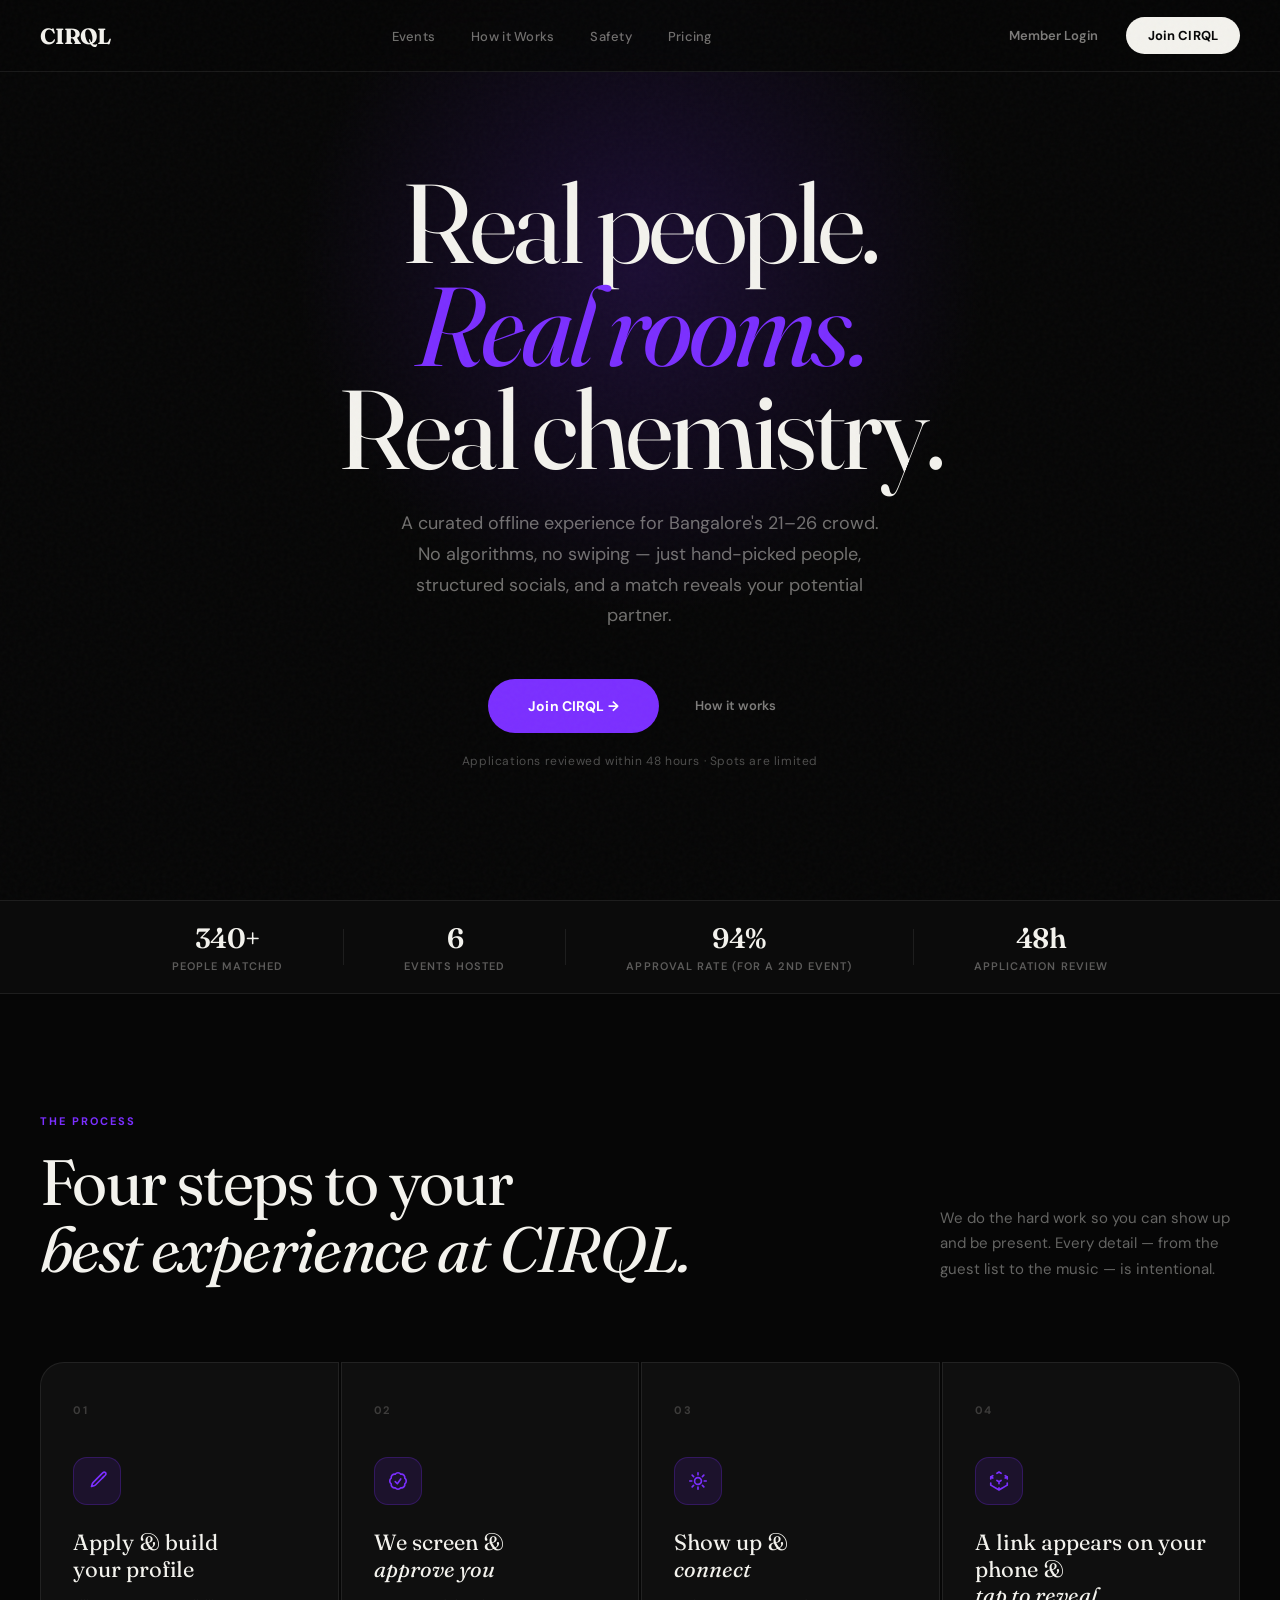
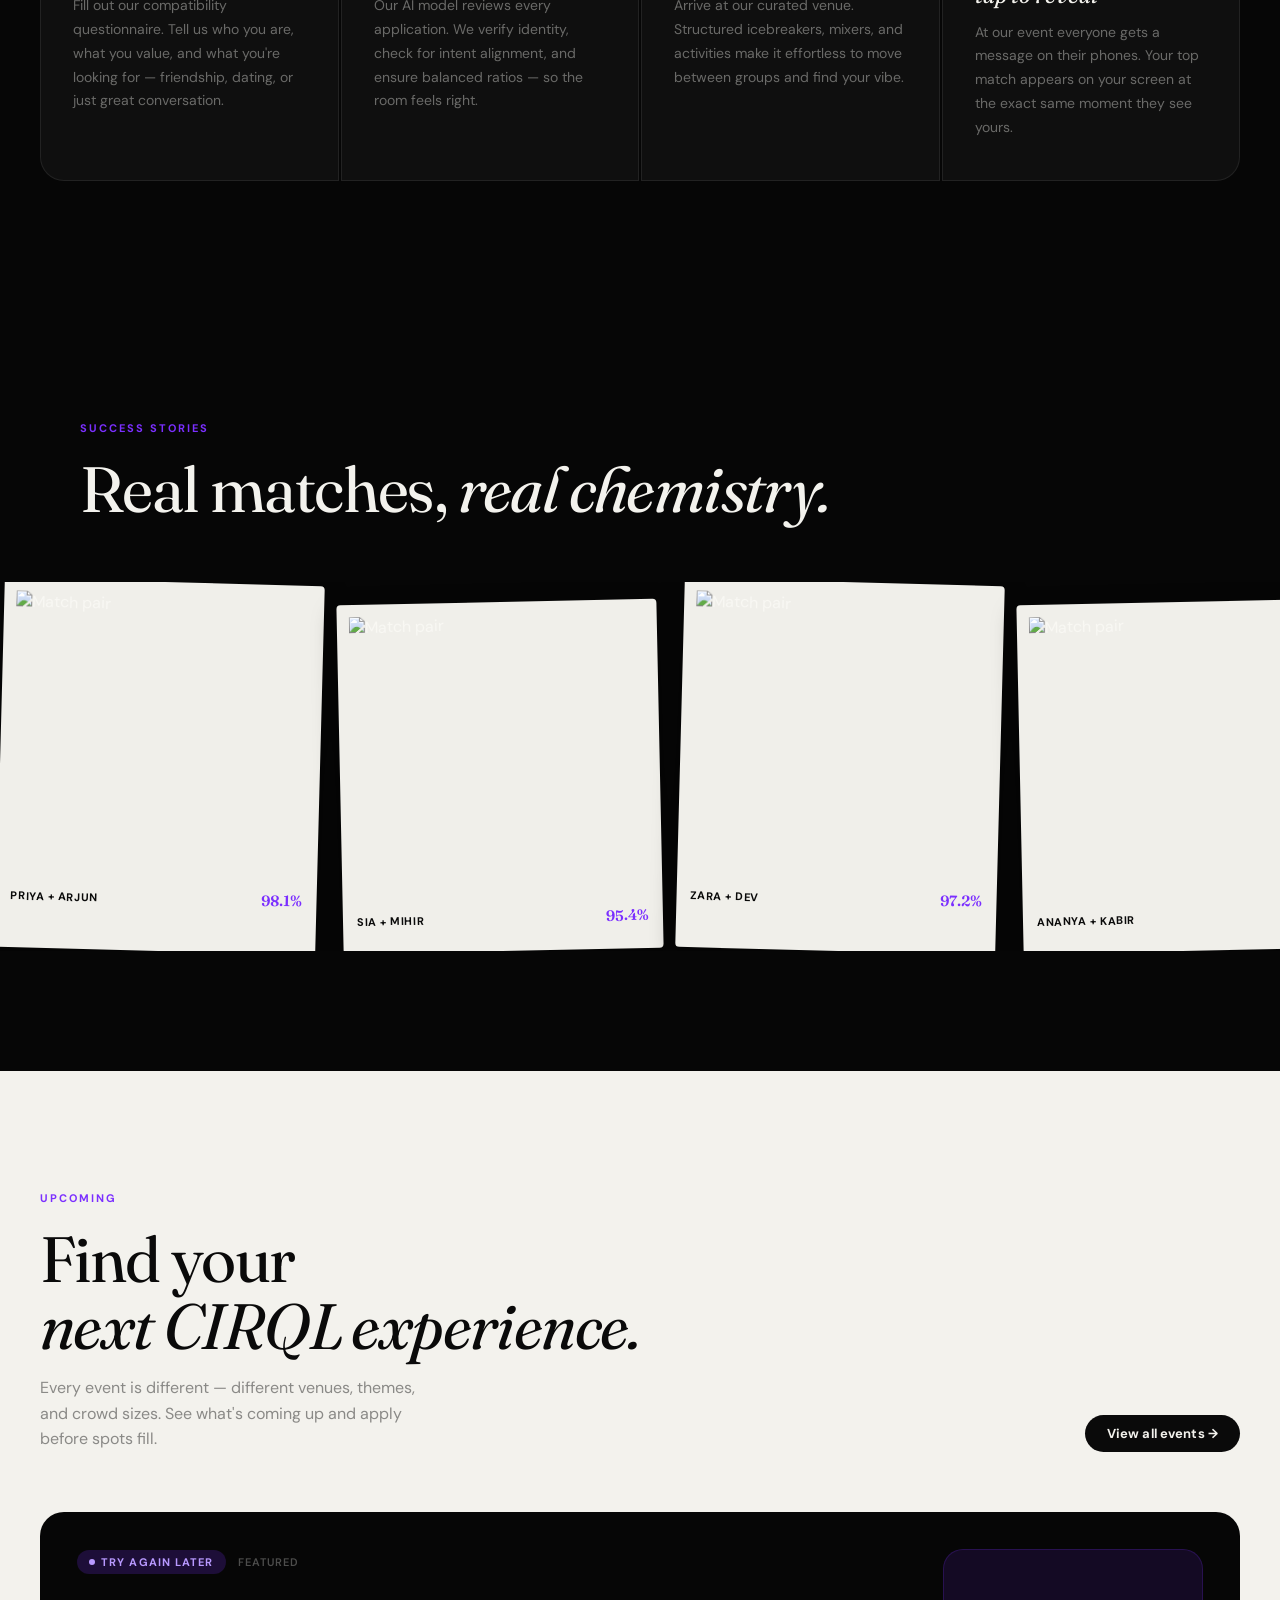
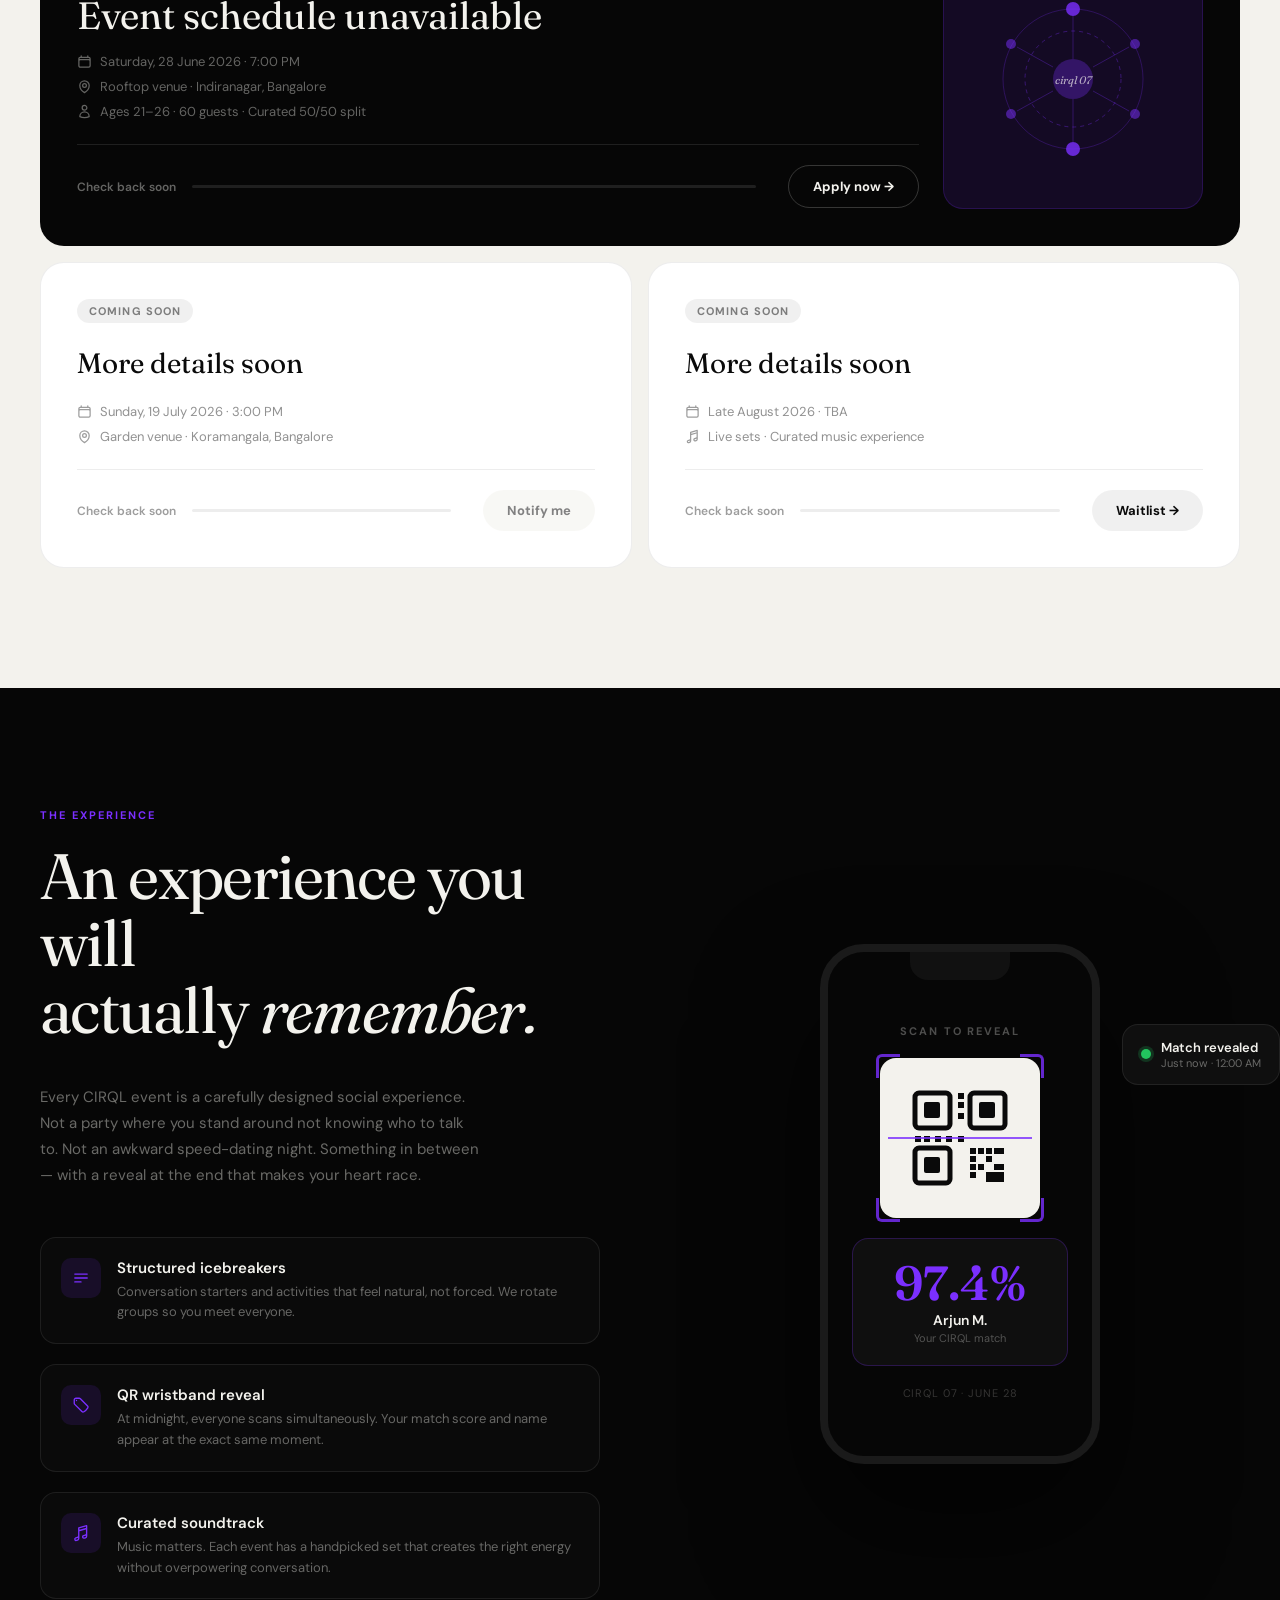
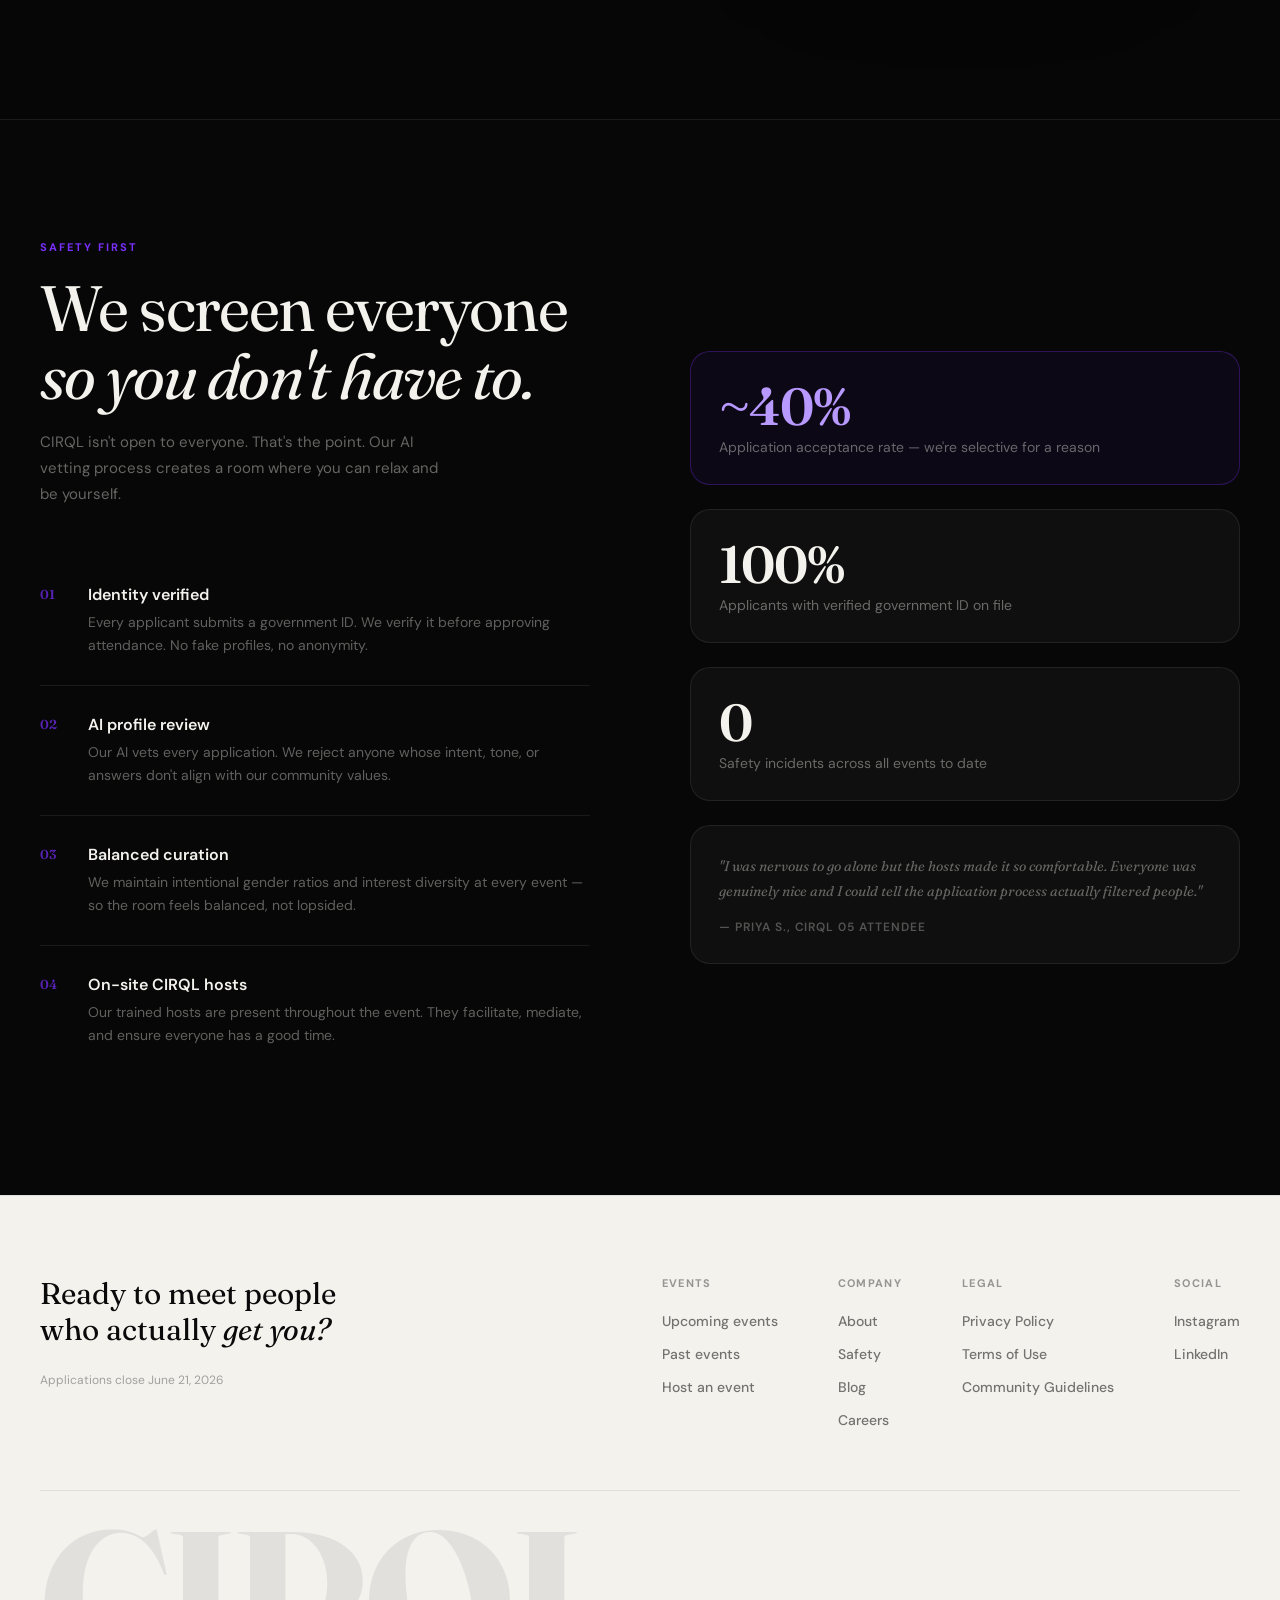
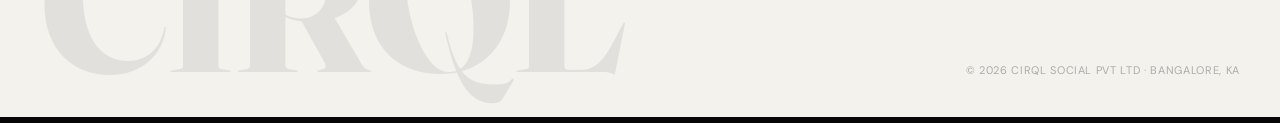
==== commit 16e3d865: "Bug fixes" ====
--- a/index.html
+++ b/index.html
@@ -23,7 +23,7 @@
       rel="stylesheet"
     />
 
-      <link rel="stylesheet" href="styles.css">
+    <link rel="stylesheet" href="styles.css" />
   </head>
 
   <body class="page-index">
@@ -73,9 +73,7 @@
       <!-- HERO -->
       <section class="hero">
         <div class="hero-glow"></div>
-        <div class="u-inline-42b305baf3"
-
-        >
+        <div class="u-inline-42b305baf3">
           <h1 class="hero-h1 fade-up delay-1">
             Real people.<br /><em>Real rooms.</em><br />Real chemistry.
           </h1>
@@ -137,9 +135,7 @@
               Four steps to your<br /><em>best experience at CIRQL. </em>
             </h2>
           </div>
-          <p class="u-inline-b85628e4a1"
-
-          >
+          <p class="u-inline-b85628e4a1">
             We do the hard work so you can show up and be present. Every detail
             — from the guest list to the music — is intentional.
           </p>
@@ -404,10 +400,7 @@
               sizes. See what's coming up and apply before spots fill.
             </p>
           </div>
-          <button
-            class="btn-primary u-inline-5ddac46f1c"
-
-          >
+          <button class="btn-primary u-inline-5ddac46f1c">
             View all events →
           </button>
         </div>
@@ -416,24 +409,15 @@
           <!-- Featured event -->
           <div class="event-card featured">
             <div class="event-body">
-              <div class="u-inline-a0185c19eb"
-
-              >
+              <div class="u-inline-a0185c19eb">
                 <span class="event-tag tag-live-dark"
                   ><span class="tag-dot"></span> Applications open</span
                 >
-                <span class="u-inline-d9459ffa11"
-
-                  >Featured</span
-                >
+                <span class="u-inline-d9459ffa11">Featured</span>
               </div>
               <h3 class="event-title">
                 Cirql 07 —
-                <em
-                  class="serif u-inline-33d20f4f78"
-
-                  >The Rooftop Edit</em
-                >
+                <em class="serif u-inline-33d20f4f78">The Rooftop Edit</em>
               </h3>
               <div class="event-meta u-inline-4c0544d550">
                 <div class="event-meta-row">
@@ -611,8 +595,8 @@
                   fill="none"
                   viewBox="0 0 24 24"
                   stroke="currentColor"
-                  stroke-width="2" class="u-inline-975f4ad2ce"
-
+                  stroke-width="2"
+                  class="u-inline-975f4ad2ce"
                 >
                   <path
                     stroke-linecap="round"
@@ -628,8 +612,8 @@
                   fill="none"
                   viewBox="0 0 24 24"
                   stroke="currentColor"
-                  stroke-width="2" class="u-inline-975f4ad2ce"
-
+                  stroke-width="2"
+                  class="u-inline-975f4ad2ce"
                 >
                   <path
                     stroke-linecap="round"
@@ -652,12 +636,7 @@
                   <div class="spots-fill u-inline-034359d7a8"></div>
                 </div>
               </div>
-              <button
-                class="btn-apply u-inline-26cc0a927e"
-
-              >
-                Notify me
-              </button>
+              <button class="btn-apply u-inline-26cc0a927e">Notify me</button>
             </div>
           </div>
 
@@ -676,8 +655,8 @@
                   fill="none"
                   viewBox="0 0 24 24"
                   stroke="currentColor"
-                  stroke-width="2" class="u-inline-975f4ad2ce"
-
+                  stroke-width="2"
+                  class="u-inline-975f4ad2ce"
                 >
                   <path
                     stroke-linecap="round"
@@ -693,8 +672,8 @@
                   fill="none"
                   viewBox="0 0 24 24"
                   stroke="currentColor"
-                  stroke-width="2" class="u-inline-975f4ad2ce"
-
+                  stroke-width="2"
+                  class="u-inline-975f4ad2ce"
                 >
                   <path
                     stroke-linecap="round"
@@ -712,12 +691,7 @@
                   <div class="spots-fill u-inline-034359d7a8"></div>
                 </div>
               </div>
-              <button
-                class="btn-apply u-inline-b4b5e3dd82"
-
-              >
-                Waitlist →
-              </button>
+              <button class="btn-apply u-inline-b4b5e3dd82">Waitlist →</button>
             </div>
           </div>
         </div>
@@ -733,9 +707,7 @@
                 An experience you will<br />actually <em>remember.</em>
               </h2>
             </div>
-            <p class="u-inline-9433c36cf4"
-
-            >
+            <p class="u-inline-9433c36cf4">
               Every CIRQL event is a carefully designed social experience. Not a
               party where you stand around not knowing who to talk to. Not an
               awkward speed-dating night. Something in between — with a reveal
@@ -931,11 +903,7 @@
                     Your CIRQL match
                   </div>
                 </div>
-                <p class="u-inline-e39d70aef3"
-
-                >
-                  CIRQL 07 · June 28
-                </p>
+                <p class="u-inline-e39d70aef3">CIRQL 07 · June 28</p>
               </div>
             </div>
             <div class="phone-float-badge">
@@ -961,9 +929,7 @@
             <h2 class="section-h2">
               We screen everyone<br /><em>so you don't have to.</em>
             </h2>
-            <p class="u-inline-c00da52153"
-
-            >
+            <p class="u-inline-c00da52153">
               CIRQL isn't open to everyone. That's the point. Our AI vetting
               process creates a room where you can relax and be yourself.
             </p>
@@ -1031,21 +997,13 @@
                 Safety incidents across all events to date
               </div>
             </div>
-            <div class="u-inline-6d8cbf9d0a"
-
-            >
-              <p class="u-inline-cb2e75ab90"
-
-              >
+            <div class="u-inline-6d8cbf9d0a">
+              <p class="u-inline-cb2e75ab90">
                 "I was nervous to go alone but the hosts made it so comfortable.
                 Everyone was genuinely nice and I could tell the application
                 process actually filtered people."
               </p>
-              <p class="u-inline-b1a7dbd698"
-
-              >
-                — Priya S., CIRQL 05 attendee
-              </p>
+              <p class="u-inline-b1a7dbd698">— Priya S., CIRQL 05 attendee</p>
             </div>
           </div>
         </div>
@@ -1372,18 +1330,10 @@
           <h3 class="footer-tagline">
             Ready to meet people<br />who actually <em>get you?</em>
           </h3>
-          <button
-            class="btn-vibe u-inline-a055a20640"
-            onclick="openApplyModal()"
-
-          >
-            Apply to CIRQL 07 →
+          <button class="btn-vibe u-inline-a055a20640" id="footer-event-cta">
+            Join CIRQL →
           </button>
-          <p class="u-inline-ed26979598"
-
-          >
-            Applications close June 21, 2026
-          </p>
+          <p class="u-inline-ed26979598">Applications close June 21, 2026</p>
         </div>
         <div class="footer-right">
           <div class="footer-col">
@@ -1435,6 +1385,7 @@
       let memberQuizComplete = false;
       let liveEventRecords = [];
       let eventApplicationsByEventId = new Map();
+      let featuredEventRecord = null;
       let pendingApplicant = null;
       let pendingAuthMode = "signup";
 
@@ -1554,6 +1505,17 @@
         }).format(date);
       }
 
+      function renderFooterEventCTA() {
+        const button = document.getElementById("footer-event-cta");
+        if (!featuredEventRecord) {
+          button.hidden = true;
+          return;
+        }
+
+        button.hidden = false;
+        button.textContent = `Join ${featuredEventRecord.title || "CIRQL"} →`;
+      }
+
       function renderEventCard(card, eventItem, isFeatured) {
         if (!card || !eventItem) return;
 
@@ -1619,8 +1581,6 @@
         if (applyButton) {
           applyButton.type = "button";
           applyButton.dataset.eventId = String(eventItem.id ?? "");
-
-
         }
 
         renderMemberEventState(card, eventItem);
@@ -1889,6 +1849,8 @@
           const cardsArray = Array.from(cards);
           const featuredRecord =
             records.find((record) => record.featured) || records[0] || null;
+          featuredEventRecord = featuredRecord;
+          renderFooterEventCTA();
           const secondaryRecords = records
             .filter((record) => record !== featuredRecord)
             .slice(0, cardsArray.length - 1);
@@ -1942,6 +1904,8 @@
           }
         } catch (error) {
           console.error("Failed to load events:", error);
+          featuredEventRecord = null;
+          renderFooterEventCTA();
           const cardsArray = Array.from(
             document.querySelectorAll(".event-card"),
           );
@@ -1979,34 +1943,17 @@
     <!-- APPLICATION MODAL -->
     <div
       id="apply-modal"
-
-      onclick="if (event.target === this) closeApplyModal();" class="apply-modal u-inline-270ab5e0e1"
+      onclick="if (event.target === this) closeApplyModal();"
+      class="apply-modal u-inline-270ab5e0e1"
     >
-      <div class="u-inline-1fd218cedd"
-
-      >
-        <button
-          onclick="closeApplyModal()" class="u-inline-c3dbf40999"
-
-        >
+      <div class="u-inline-1fd218cedd">
+        <button onclick="closeApplyModal()" class="u-inline-c3dbf40999">
           ×
         </button>
 
-        <p class="u-inline-34e0244a19"
-
-        >
-          CIRQL membership
-        </p>
-        <h2
-          id="modal-title" class="u-inline-9b29754557"
-
-        >
-          Join CIRQL
-        </h2>
-        <p
-          id="modal-subtitle" class="u-inline-a663dd5c32"
-
-        >
+        <p class="u-inline-34e0244a19">CIRQL membership</p>
+        <h2 id="modal-title" class="u-inline-9b29754557">Join CIRQL</h2>
+        <p id="modal-subtitle" class="u-inline-a663dd5c32">
           Create your member profile to access the CIRQL experience.
         </p>
 
@@ -2028,77 +1975,53 @@
           </button>
         </div>
 
-        <form
-          id="applicant-form" class="u-inline-89dbb6c292"
-
-        >
-          <div
-            id="apply-form-container" class="u-inline-89dbb6c292"
-
-          >
-            <div class="u-inline-0fe0e95ca8"
-
-            >
+        <form id="applicant-form" class="u-inline-89dbb6c292">
+          <div id="apply-form-container" class="u-inline-89dbb6c292">
+            <div class="u-inline-0fe0e95ca8">
               <div>
-                <label class="u-inline-32d3a6979d"
-
-                  >First name</label
-                >
+                <label class="u-inline-32d3a6979d">First name</label>
                 <input
                   id="first-name"
                   type="text"
-                  placeholder="Priya" class="u-inline-23eceb13dc"
-
+                  placeholder="Priya"
+                  class="u-inline-23eceb13dc"
                 />
               </div>
               <div>
-                <label class="u-inline-32d3a6979d"
-
-                  >Last name</label
-                >
+                <label class="u-inline-32d3a6979d">Last name</label>
                 <input
                   id="last-name"
                   type="text"
-                  placeholder="Sharma" class="u-inline-23eceb13dc"
-
+                  placeholder="Sharma"
+                  class="u-inline-23eceb13dc"
                 />
               </div>
             </div>
             <div>
-              <label class="u-inline-32d3a6979d"
-
-                >Email</label
-              >
+              <label class="u-inline-32d3a6979d">Email</label>
               <input
                 id="email"
                 type="email"
-                placeholder="priya@email.com" class="u-inline-23eceb13dc"
-
+                placeholder="priya@email.com"
+                class="u-inline-23eceb13dc"
               />
             </div>
             <div>
-              <label class="u-inline-32d3a6979d"
-
-                >Age</label
-              >
+              <label class="u-inline-32d3a6979d">Age</label>
               <input
                 id="age"
                 type="number"
                 placeholder="24"
                 min="21"
-                max="26" class="u-inline-23eceb13dc"
-
+                max="26"
+                class="u-inline-23eceb13dc"
               />
             </div>
             <div>
               <label class="u-inline-32d3a6979d"
-
                 >What are you looking for?</label
               >
-              <select
-                id="intent" class="u-inline-11f74c5e7b"
-
-              >
+              <select id="intent" class="u-inline-11f74c5e7b">
                 <option value="" class="u-inline-9d2161f616">
                   Select one...
                 </option>
@@ -2117,97 +2040,73 @@
               </select>
             </div>
             <div>
-              <label class="u-inline-32d3a6979d"
-
-                >Phone</label
-              >
+              <label class="u-inline-32d3a6979d">Phone</label>
               <input
                 id="phone"
                 type="tel"
                 placeholder="0000000000"
                 min="7000000000"
-                max="9999999999" class="u-inline-23eceb13dc"
-
+                max="9999999999"
+                class="u-inline-23eceb13dc"
               />
             </div>
             <button
               id="apply-submit-btn"
               type="submit"
               class="btn-vibe u-inline-8c6b761cea"
-
             >
               Create Member Profile →
             </button>
-            <p class="u-inline-0caa10583e"
-
-            >
+            <p class="u-inline-0caa10583e">
               Your member profile is the first step. Complete your Vibe Check
               after phone verification.
             </p>
           </div>
         </form>
 
-        <form
-          id="member-login-container" hidden class="u-inline-a44ac36ac1"
-
-        >
+        <form id="member-login-container" hidden class="u-inline-a44ac36ac1">
           <div>
-            <label
-              for="member-login-identifier" class="u-inline-32d3a6979d"
-
+            <label for="member-login-identifier" class="u-inline-32d3a6979d"
               >Phone number</label
             >
             <input
               id="member-login-identifier"
               type="tel"
               autocomplete="tel"
-              placeholder="Your member phone number" class="u-inline-23eceb13dc"
-
+              placeholder="Your member phone number"
+              class="u-inline-23eceb13dc"
             />
           </div>
           <p
             id="member-login-feedback"
-            role="status" class="u-inline-5aaee3d652"
-
+            role="status"
+            class="u-inline-5aaee3d652"
           ></p>
           <button
             id="member-login-continue"
             class="btn-vibe u-inline-8c6b761cea"
             type="submit"
-
           >
             Continue →
           </button>
         </form>
 
         <!-- OTP CONTAINER (FLEX) -->
-        <div
-          id="otp-container" hidden class="u-inline-a44ac36ac1"
-
-        >
+        <div id="otp-container" hidden class="u-inline-a44ac36ac1">
           <div>
-            <label class="u-inline-32d3a6979d"
-
-              >Enter OTP</label
-            >
+            <label class="u-inline-32d3a6979d">Enter OTP</label>
             <input
               type="text"
               id="otp-input"
               placeholder="000000"
-              maxlength="6" class="u-inline-23eceb13dc"
-
+              maxlength="6"
+              class="u-inline-23eceb13dc"
             />
           </div>
-          <button
-            id="otp-submit-btn"
-            class="btn-vibe u-inline-8c6b761cea"
-
-          >
+          <button id="otp-submit-btn" class="btn-vibe u-inline-8c6b761cea">
             Submit OTP →
           </button>
-          <p class="u-inline-0caa10583e"
-
-          >
+          <p class="u-inline-0caa10583e">
             A demo OTP code was sent to your phone. (Enter any 6 digits)
           </p>
         </div>
@@ -2319,7 +2218,8 @@
         resetModal();
       }
 
-      function openApplyModal(mode = "signup") {resetModal();
+      function openApplyModal(mode = "signup") {
+        resetModal();
         setAuthMode(mode);
         document.getElementById("apply-modal").classList.add("is-open");
       }
@@ -2338,6 +2238,29 @@
           } else {
             openApplyModal();
           }
+        });
+
+      document
+        .getElementById("footer-event-cta")
+        .addEventListener("click", () => {
+          if (!featuredEventRecord) return;
+          const applicantId = readMemberValue("applicant_id");
+          const verified = readMemberValue("applicant_verified") === "true";
+          if (!applicantId || !verified) {
+            openApplyModal();
+            return;
+          }
+
+          const eventId = String(featuredEventRecord.id);
+          if (eventApplicationsByEventId.has(eventId)) {
+            document
+              .querySelector(
+                `.event-card[data-event-id="${CSS.escape(eventId)}"]`,
+              )
+              ?.scrollIntoView({ behavior: "smooth", block: "center" });
+            return;
+          }
+          requestEventApplication(featuredEventRecord.id);
         });
 
       document.getElementById("member-logout").addEventListener("click", () => {
--- a/styles.css
+++ b/styles.css
@@ -1040,8 +1040,11 @@
   max-width: 1200px;
   margin: 0 auto 60px;
 }
-html.page-index .page-index-marquee-track {
-  display: flex;
+html.page-index .marquee-track {
+  display: flex;
+  flex-direction: row;
+  flex-wrap: nowrap;
+  width: max-content;
   gap: 20px;
   animation: page-index-marquee 35s linear infinite;
   will-change: transform;
@@ -1057,8 +1060,9 @@
   }
 }
 html.page-index .match-card {
-  flex-shrink: 0;
-  width: 240px;
+  flex: 0 0 320px;
+  min-width: 280px;
+  width: 320px;
   background: #f0efea;
   padding: 12px 12px 24px;
   border-radius: 4px;
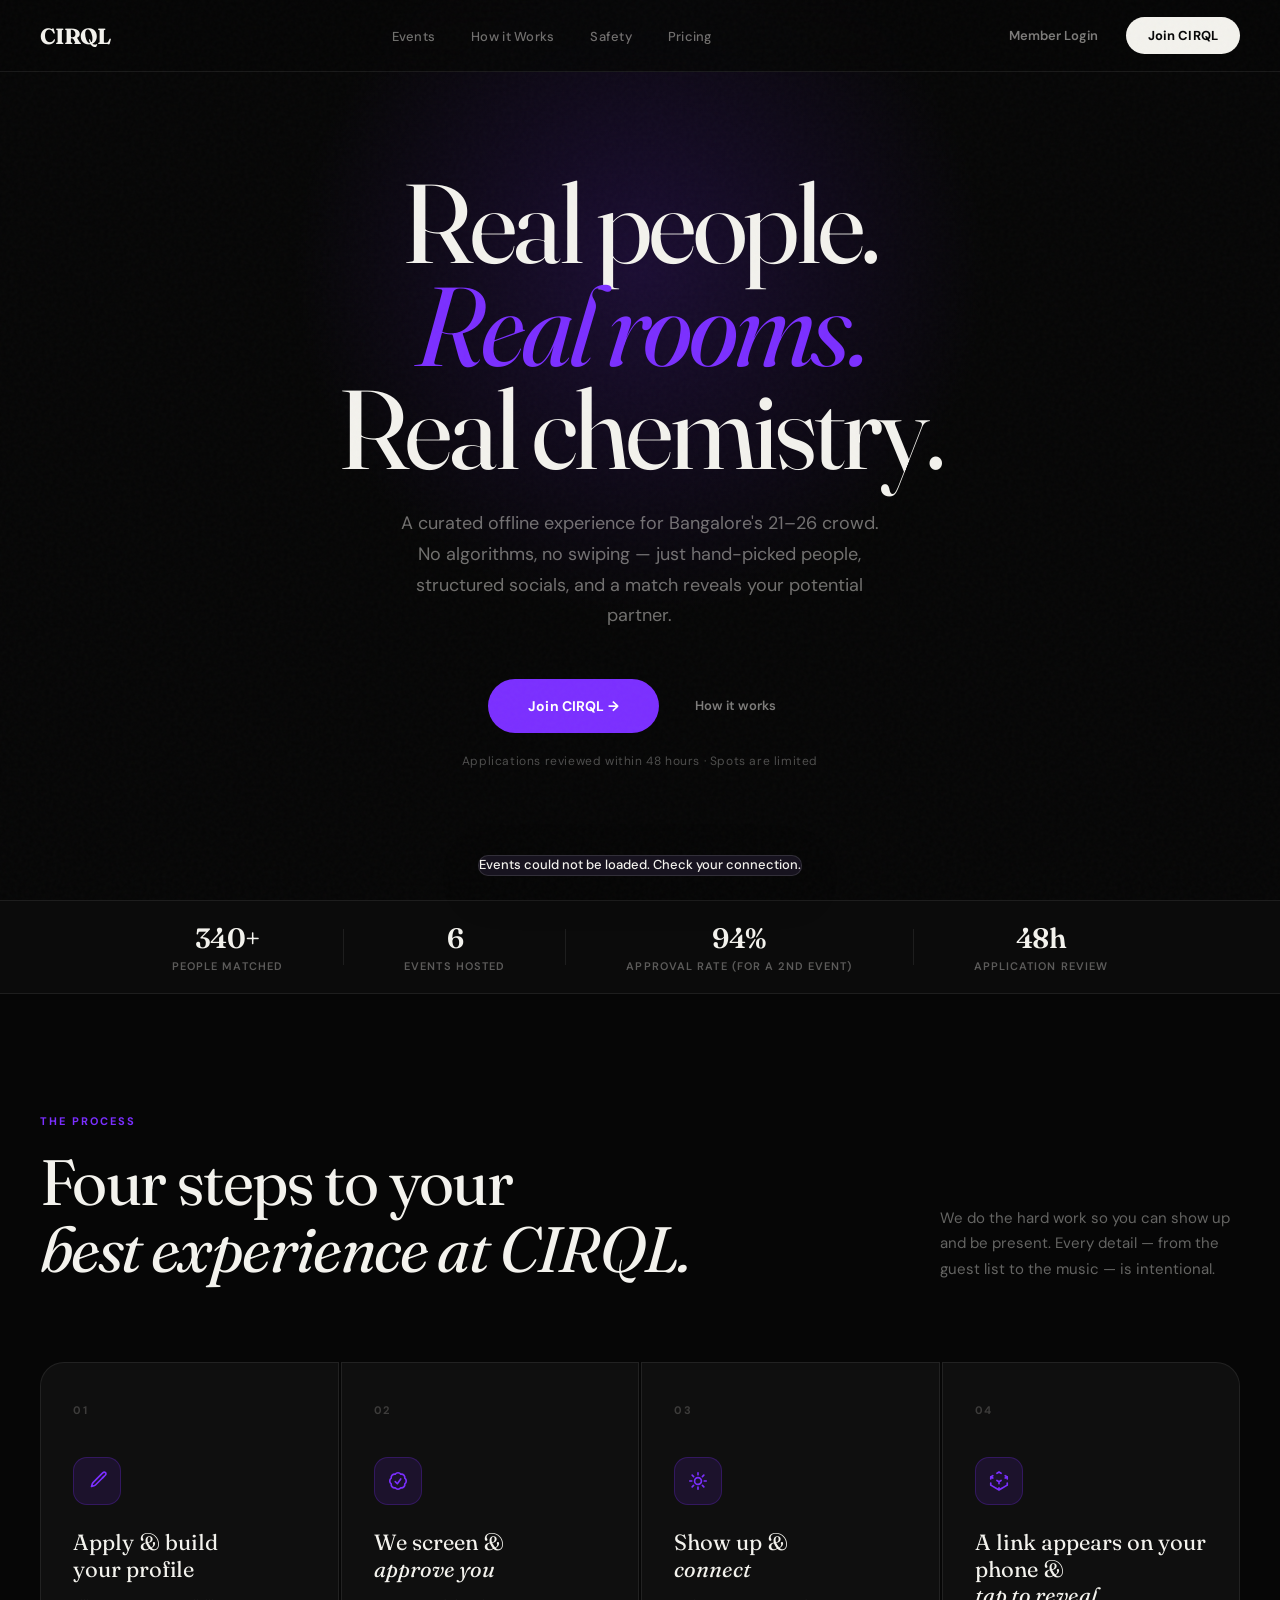
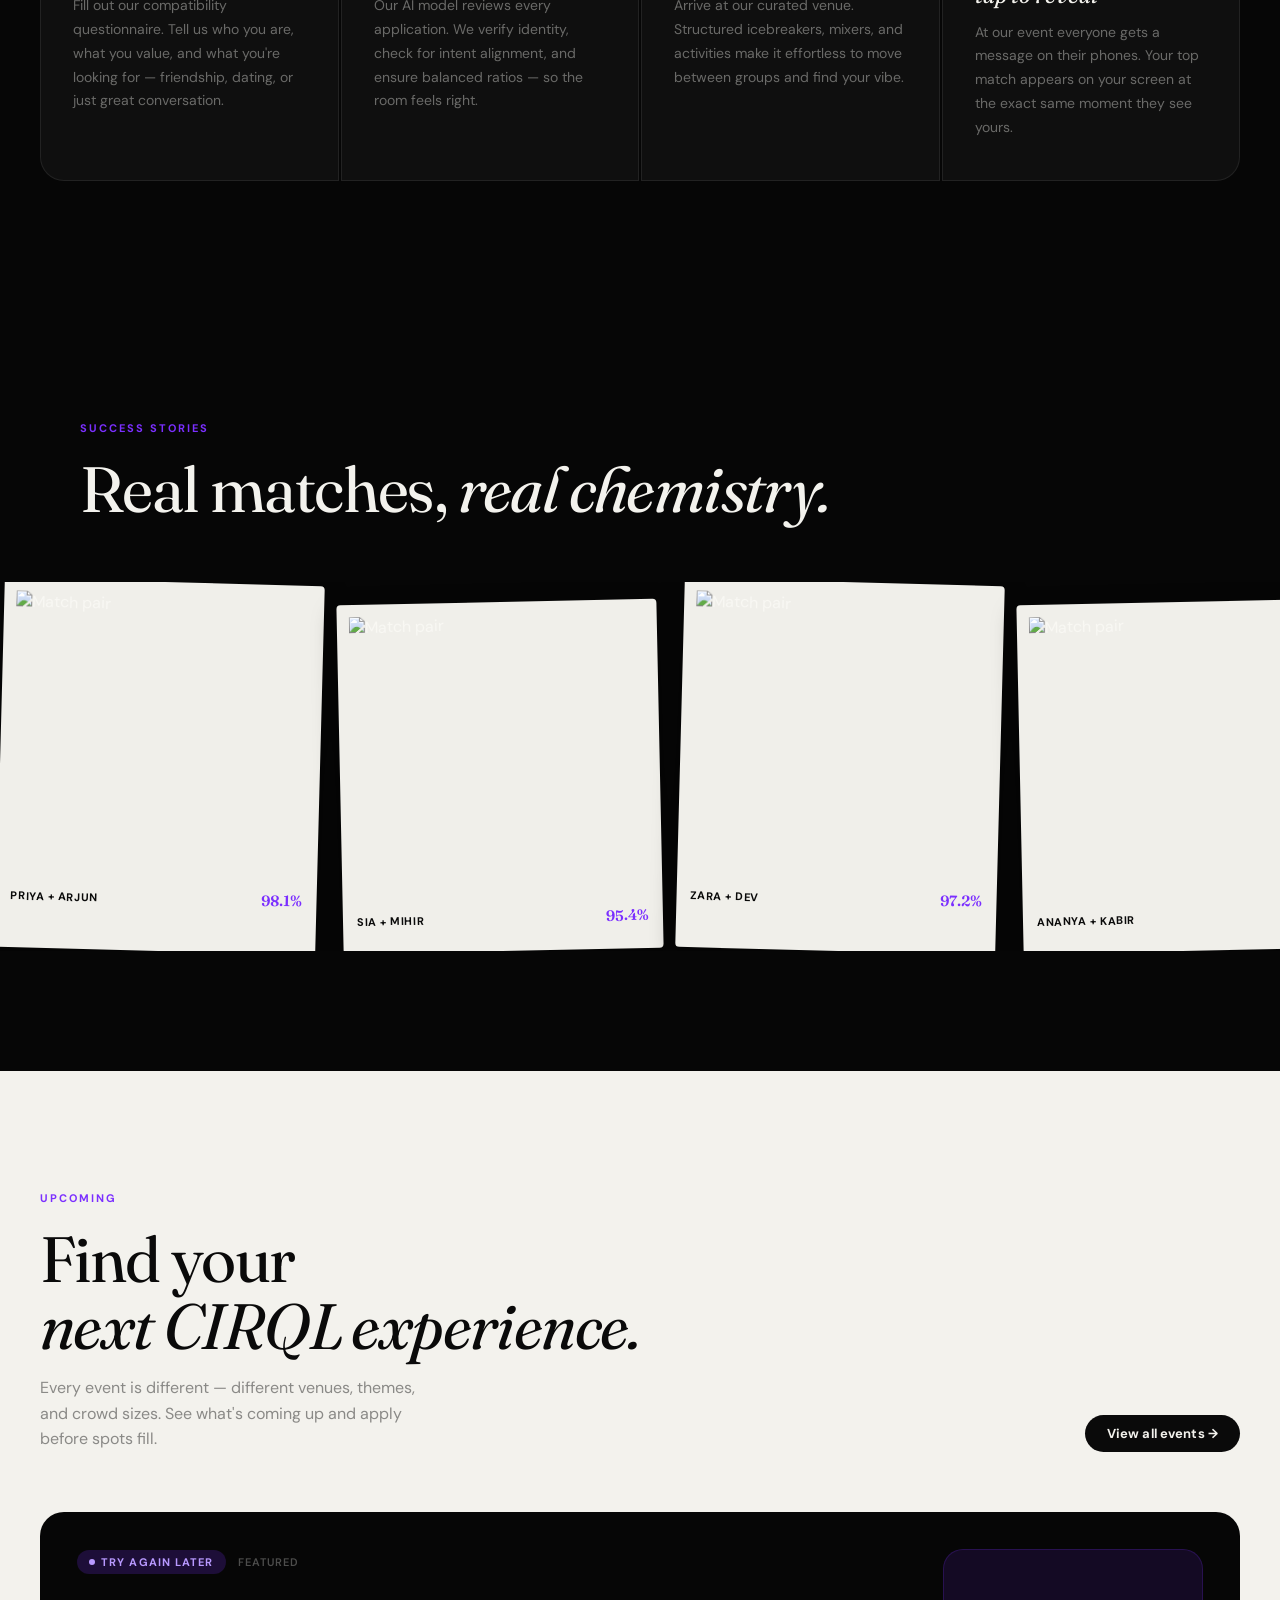
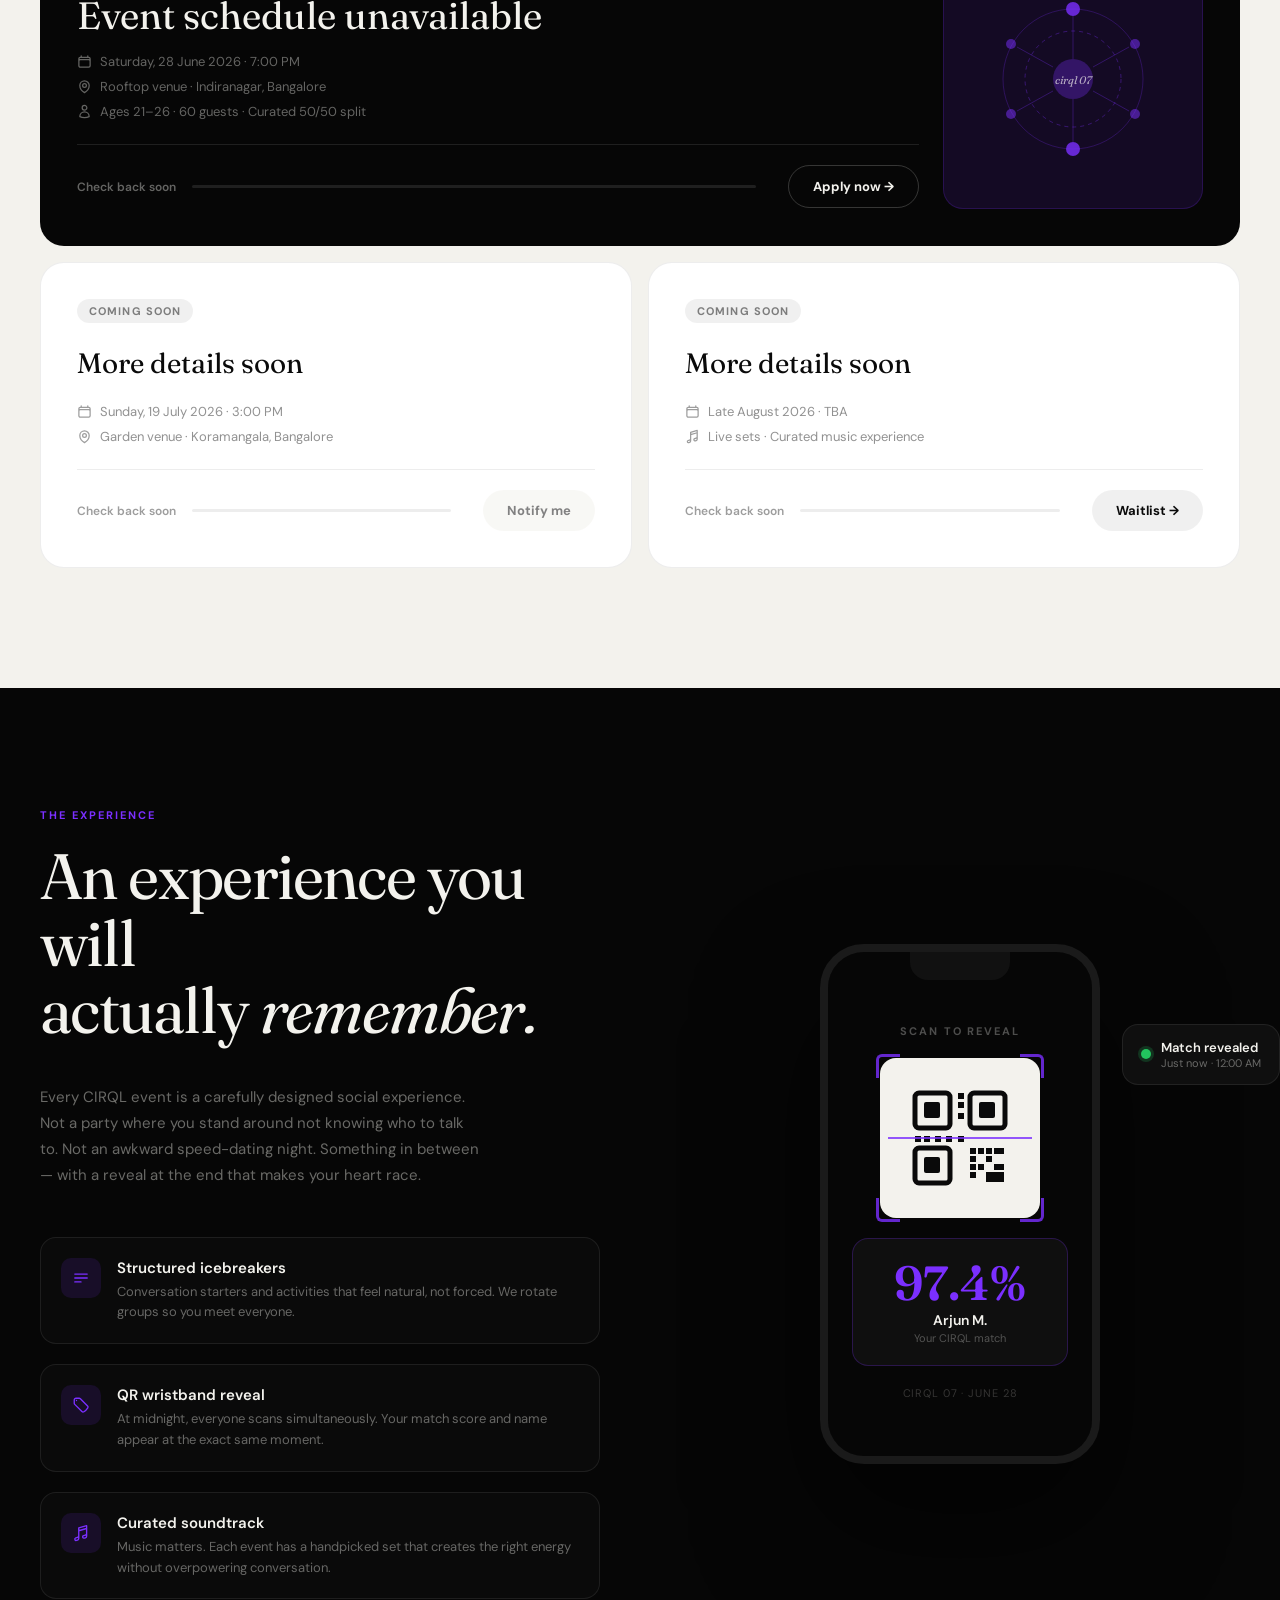
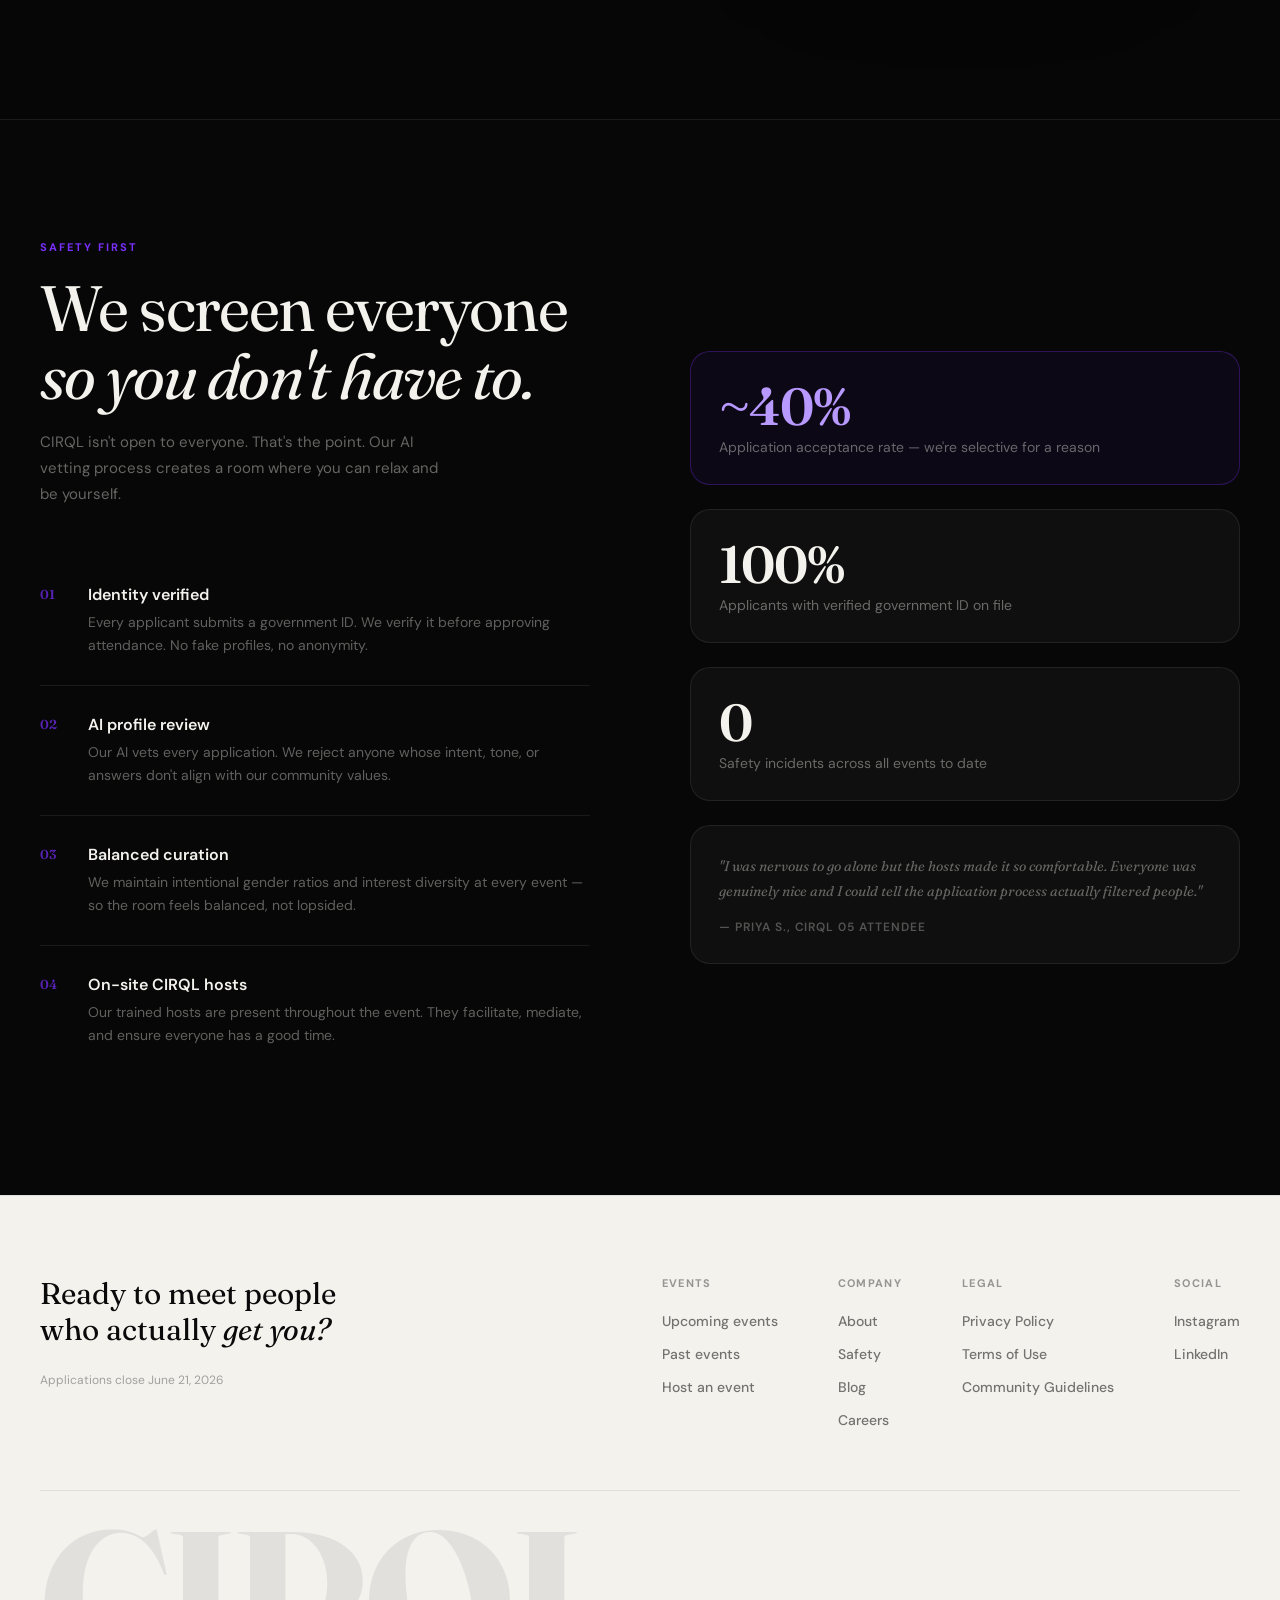
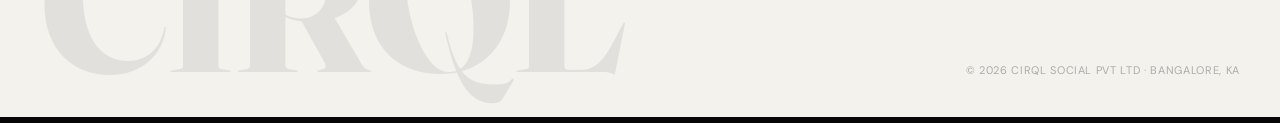
==== commit 24ac8402: "Add Supabase Realtime match reveal, offline quiz drafts, form guards, and OG meta tags Co-authored-b" ====
--- a/index.html
+++ b/index.html
@@ -3,6 +3,16 @@
   <head>
     <meta charset="UTF-8" />
     <meta name="viewport" content="width=device-width, initial-scale=1.0" />
+    <meta
+      property="og:title"
+      content="CIRQL — Curated Connections. Real Life."
+    />
+    <meta
+      property="og:description"
+      content="A curated offline experience for Bangalore's 21–26 crowd. Meet hand-picked people at intentional socials."
+    />
+    <meta property="og:type" content="website" />
+    <meta property="og:url" content="https://cirql.in/" />
     <script src="https://cdn.jsdelivr.net/npm/@supabase/supabase-js@2"></script>
     <script>
       {
@@ -27,6 +37,13 @@
   </head>
 
   <body class="page-index">
+    <div
+      id="app-toast"
+      class="app-toast"
+      role="status"
+      aria-live="polite"
+      hidden
+    ></div>
     <!-- NAV -->
     <nav>
       <a href="#" class="nav-logo">CIRQL</a>
@@ -266,6 +283,7 @@
               <img
                 src="https://picsum.photos/seed/cirql1/480/560"
                 alt="Match pair"
+                loading="lazy"
               />
               <div class="match-card-info">
                 <span class="match-names">Priya + Arjun</span>
@@ -276,6 +294,7 @@
               <img
                 src="https://picsum.photos/seed/cirql2/480/560"
                 alt="Match pair"
+                loading="lazy"
               />
               <div class="match-card-info">
                 <span class="match-names">Sia + Mihir</span>
@@ -286,6 +305,7 @@
               <img
                 src="https://picsum.photos/seed/cirql3/480/560"
                 alt="Match pair"
+                loading="lazy"
               />
               <div class="match-card-info">
                 <span class="match-names">Zara + Dev</span>
@@ -296,6 +316,7 @@
               <img
                 src="https://picsum.photos/seed/cirql4/480/560"
                 alt="Match pair"
+                loading="lazy"
               />
               <div class="match-card-info">
                 <span class="match-names">Ananya + Kabir</span>
@@ -306,6 +327,7 @@
               <img
                 src="https://picsum.photos/seed/cirql5/480/560"
                 alt="Match pair"
+                loading="lazy"
               />
               <div class="match-card-info">
                 <span class="match-names">Riya + Aman</span>
@@ -316,6 +338,7 @@
               <img
                 src="https://picsum.photos/seed/cirql6/480/560"
                 alt="Match pair"
+                loading="lazy"
               />
               <div class="match-card-info">
                 <span class="match-names">Tara + Rohan</span>
@@ -327,6 +350,7 @@
               <img
                 src="https://picsum.photos/seed/cirql1/480/560"
                 alt="Match pair"
+                loading="lazy"
               />
               <div class="match-card-info">
                 <span class="match-names">Priya + Arjun</span>
@@ -337,6 +361,7 @@
               <img
                 src="https://picsum.photos/seed/cirql2/480/560"
                 alt="Match pair"
+                loading="lazy"
               />
               <div class="match-card-info">
                 <span class="match-names">Sia + Mihir</span>
@@ -347,6 +372,7 @@
               <img
                 src="https://picsum.photos/seed/cirql3/480/560"
                 alt="Match pair"
+                loading="lazy"
               />
               <div class="match-card-info">
                 <span class="match-names">Zara + Dev</span>
@@ -357,6 +383,7 @@
               <img
                 src="https://picsum.photos/seed/cirql4/480/560"
                 alt="Match pair"
+                loading="lazy"
               />
               <div class="match-card-info">
                 <span class="match-names">Ananya + Kabir</span>
@@ -367,6 +394,7 @@
               <img
                 src="https://picsum.photos/seed/cirql5/480/560"
                 alt="Match pair"
+                loading="lazy"
               />
               <div class="match-card-info">
                 <span class="match-names">Riya + Aman</span>
@@ -377,6 +405,7 @@
               <img
                 src="https://picsum.photos/seed/cirql6/480/560"
                 alt="Match pair"
+                loading="lazy"
               />
               <div class="match-card-info">
                 <span class="match-names">Tara + Rohan</span>
@@ -405,7 +434,7 @@
           </button>
         </div>
 
-        <div class="events-grid">
+        <div class="events-grid" aria-busy="true">
           <!-- Featured event -->
           <div class="event-card featured">
             <div class="event-body">
@@ -1388,6 +1417,63 @@
       let featuredEventRecord = null;
       let pendingApplicant = null;
       let pendingAuthMode = "signup";
+      let matchChannel = null;
+      let toastTimer = null;
+      let toastHideTimer = null;
+      let matchCountdownInterval = null;
+
+      function showToast(message) {
+        const toast = document.getElementById("app-toast");
+        if (!toast) return;
+        window.clearTimeout(toastTimer);
+        window.clearTimeout(toastHideTimer);
+        toast.textContent = message;
+        toast.hidden = false;
+        requestAnimationFrame(() => toast.classList.add("is-visible"));
+        toastTimer = window.setTimeout(() => {
+          toast.classList.remove("is-visible");
+          toastHideTimer = window.setTimeout(() => {
+            toast.hidden = true;
+          }, 220);
+        }, 4200);
+      }
+
+      function matchCacheKey(applicantId) {
+        return `cirql_match_${applicantId}`;
+      }
+
+      function cacheMatchReveal(applicantId, match) {
+        const existing = readCachedMatchReveal(applicantId);
+        const incomingTime = Date.parse(match.created_at || "");
+        const existingTime = Date.parse(existing?.created_at || "");
+        if (
+          Number.isFinite(incomingTime) &&
+          Number.isFinite(existingTime) &&
+          incomingTime < existingTime
+        ) {
+          return false;
+        }
+
+        try {
+          sessionStorage.setItem(
+            matchCacheKey(applicantId),
+            JSON.stringify(match),
+          );
+        } catch (error) {
+          console.warn("Match reveal could not be cached.", error);
+        }
+        return true;
+      }
+
+      function readCachedMatchReveal(applicantId) {
+        try {
+          const cached = sessionStorage.getItem(matchCacheKey(applicantId));
+          return cached ? JSON.parse(cached) : null;
+        } catch (error) {
+          console.warn("Cached match reveal could not be read.", error);
+          return null;
+        }
+      }
 
       function setTextNode(node, value) {
         if (!node) return;
@@ -1406,6 +1492,7 @@
         const subtitle = document.getElementById("match-reveal-sub");
         const status = document.getElementById("match-reveal-status");
         const time = document.getElementById("match-reveal-time");
+        window.clearInterval(matchCountdownInterval);
         const revealAt = new Date(match.reveal_at);
 
         if (Number.isNaN(revealAt.getTime())) return;
@@ -1417,7 +1504,7 @@
           );
 
           if (remainingMinutes === 0) {
-            window.clearInterval(countdownInterval);
+            window.clearInterval(matchCountdownInterval);
             if (label) label.textContent = "Your match is here";
             if (score) score.textContent = `${match.compatibility_score}%`;
             if (name) name.textContent = match.matched_name || "Your match";
@@ -1439,7 +1526,6 @@
           if (time) time.textContent = `In ${countdown}`;
         };
 
-        let countdownInterval;
         if (revealAt.getTime() <= Date.now()) {
           if (label) label.textContent = "Your match is here";
           if (score) score.textContent = `${match.compatibility_score}%`;
@@ -1451,35 +1537,68 @@
         }
 
         renderCountdown();
-        countdownInterval = window.setInterval(renderCountdown, 1000);
+        matchCountdownInterval = window.setInterval(renderCountdown, 1000);
       }
 
       async function loadMatchReveal() {
-        let applicantId;
+        const applicantId = readMemberValue("applicant_id").trim();
+        if (
+          !applicantId ||
+          readMemberValue("applicant_verified") !== "true"
+        ) {
+          return;
+        }
+
+        const cachedMatch = readCachedMatchReveal(applicantId);
+        if (cachedMatch) renderMatchReveal(cachedMatch);
+
         try {
-          applicantId = sessionStorage.getItem("applicant_id");
-        } catch (error) {
-          console.warn(
-            "Applicant session unavailable; showing match teaser.",
-            error,
-          );
-          return;
-        }
-
-        if (!applicantId) return;
-
-        try {
+          if (!matchChannel) {
+            matchChannel = window.supabaseClient
+              .channel(`match-reveal-${applicantId}`)
+              .on(
+                "postgres_changes",
+                {
+                  event: "INSERT",
+                  schema: "public",
+                  table: "matches",
+                  filter: `applicant_id=eq.${applicantId}`,
+                },
+                (payload) => {
+                  const match = payload.new;
+                  if (!match || String(match.applicant_id) !== applicantId) {
+                    return;
+                  }
+                  if (cacheMatchReveal(applicantId, match)) {
+                    renderMatchReveal(match);
+                  }
+                },
+              )
+              .subscribe((status) => {
+                if (status === "CHANNEL_ERROR" || status === "TIMED_OUT") {
+                  showToast("Live match updates are unavailable right now.");
+                }
+              });
+          }
+
           const { data, error } = await window.supabaseClient
             .from("matches")
-            .select("matched_name, compatibility_score, reveal_at")
+            .select(
+              "matched_name, compatibility_score, reveal_at, applicant_id, created_at",
+            )
             .eq("applicant_id", applicantId)
             .order("created_at", { ascending: false })
             .limit(1);
 
           if (error) throw error;
-          if (data && data[0]) renderMatchReveal(data[0]);
+          if (data && data[0]) {
+            if (cacheMatchReveal(applicantId, data[0])) {
+              renderMatchReveal(data[0]);
+            }
+          }
         } catch (error) {
           console.error("Failed to load match reveal:", error);
+          showToast("Your match could not be refreshed. Check your connection.");
         }
       }
 
@@ -1651,6 +1770,14 @@
       }
 
       function clearMemberSession() {
+        const applicantId = readMemberValue("applicant_id");
+        if (applicantId) {
+          try {
+            sessionStorage.removeItem(matchCacheKey(applicantId));
+          } catch (error) {
+            console.warn("Cached match reveal could not be cleared.", error);
+          }
+        }
         [localStorage, sessionStorage].forEach((storage) => {
           [
             "applicant_id",
@@ -1751,6 +1878,7 @@
             button.textContent = "Request Spot →";
           }
           console.error("Event application failed:", error);
+          showToast("Your event request could not be sent. Please try again.");
         }
       }
 
@@ -1805,11 +1933,17 @@
           renderMemberEventCards();
         } catch (error) {
           console.error("Member status could not be loaded:", error);
+          showToast("Member details could not be loaded. Check your connection.");
           renderMemberStatusBar();
         }
       }
 
       async function loadEvents() {
+        const eventsGrid = document.querySelector(".events-grid");
+        if (eventsGrid) {
+          eventsGrid.classList.add("is-loading");
+          eventsGrid.setAttribute("aria-busy", "true");
+        }
         const cards = document.querySelectorAll(".event-card");
         cards.forEach((card) => {
           const titleNode = card.querySelector(".event-title");
@@ -1904,6 +2038,7 @@
           }
         } catch (error) {
           console.error("Failed to load events:", error);
+          showToast("Events could not be loaded. Check your connection.");
           featuredEventRecord = null;
           renderFooterEventCTA();
           const cardsArray = Array.from(
@@ -1930,6 +2065,11 @@
                   : "Coming soon";
             }
           });
+        } finally {
+          if (eventsGrid) {
+            eventsGrid.classList.remove("is-loading");
+            eventsGrid.setAttribute("aria-busy", "false");
+          }
         }
       }
 
@@ -2044,9 +2184,12 @@
               <input
                 id="phone"
                 type="tel"
+                inputmode="numeric"
+                autocomplete="tel-national"
                 placeholder="0000000000"
-                min="7000000000"
-                max="9999999999"
+                pattern="[0-9]{10}"
+                maxlength="10"
+                title="Enter a 10-digit mobile number."
                 class="u-inline-23eceb13dc"
               />
             </div>
@@ -2072,8 +2215,12 @@
             <input
               id="member-login-identifier"
               type="tel"
-              autocomplete="tel"
-              placeholder="Your member phone number"
+              inputmode="numeric"
+              autocomplete="tel-national"
+              placeholder="10-digit mobile number"
+              pattern="[0-9]{10}"
+              maxlength="10"
+              title="Enter a 10-digit mobile number."
               class="u-inline-23eceb13dc"
             />
           </div>
@@ -2280,7 +2427,7 @@
         .addEventListener("submit", async (event) => {
           event.preventDefault();
           const input = document.getElementById("member-login-identifier");
-          const phone = input.value.replace(/\D/g, "");
+          const phone = input.value.trim();
           const loginFeedback = document.getElementById(
             "member-login-feedback",
           );
@@ -2289,8 +2436,9 @@
             return;
           }
 
-          if (phone.length < 10) {
-            loginFeedback.textContent = "Enter a valid phone number.";
+          if (!/^[0-9]{10}$/.test(phone)) {
+            loginFeedback.textContent =
+              "Enter a valid 10-digit mobile number.";
             return;
           }
 
@@ -2315,6 +2463,7 @@
             showOtpStep(data, "login");
           } catch (error) {
             loginFeedback.textContent = `Member lookup failed: ${error.message || error}`;
+            showToast("Member lookup failed. Check your connection and retry.");
           } finally {
             submitButton.disabled = false;
             submitButton.textContent = "Continue →";
@@ -2339,20 +2488,29 @@
           const intent = document.getElementById("intent")?.value.trim();
 
           if (!firstName || !lastName || !email || !phone || !age || !intent) {
-            window.alert("Please complete all fields before submitting.");
+            showToast("Please complete all fields before submitting.");
             return;
           }
 
-          const ageValue = parseInt(age, 10);
-          const phoneDigits = phone.replace(/\D/g, "");
-
-          if (Number.isNaN(ageValue) || ageValue < 18 || ageValue > 99) {
-            window.alert("Please enter a valid age between 18 and 99.");
+          const ageValue = Number(age);
+
+          if (
+            !/^\d+$/.test(age) ||
+            !Number.isInteger(ageValue) ||
+            ageValue < 18 ||
+            ageValue > 99
+          ) {
+            showToast("Please enter a whole-number age between 18 and 99.");
             return;
           }
 
-          if (phoneDigits.length < 10) {
-            window.alert("Please enter a valid phone number.");
+          if (!/^[0-9]{10}$/.test(phone)) {
+            showToast("Please enter a valid 10-digit mobile number.");
+            return;
+          }
+
+          if (!/^[^\s@]+@[^\s@]+\.[^\s@]+$/.test(email)) {
+            showToast("Please enter a valid email address.");
             return;
           }
 
@@ -2368,7 +2526,7 @@
                   first_name: firstName,
                   last_name: lastName,
                   email: email,
-                  phone: phoneDigits,
+                  phone,
                   age: ageValue,
                   intent: intent,
                 },
@@ -2383,7 +2541,7 @@
             if (!applicant?.id) {
               throw new Error("Applicant record was not returned by Supabase.");
             }
-            applicant.phone = phoneDigits;
+            applicant.phone = phone;
             showOtpStep(applicant, "signup");
 
             applyBtn.textContent = "✓ Profile created!";
@@ -2396,7 +2554,9 @@
             applyBtn.textContent = "Create Member Profile →";
             applyBtn.classList.remove("is-success");
             applyBtn.classList.remove("is-busy");
-            window.alert("Profile creation failed. Please try again.");
+            showToast(
+              "Profile creation failed. Please check your connection and retry.",
+            );
           }
         });
       }
@@ -2434,6 +2594,7 @@
 
               if (error) {
                 console.error("Applicant verification update failed:", error);
+                showToast("Your profile status could not be updated yet.");
               }
             }
 
@@ -2474,7 +2635,8 @@
             console.error("OTP verification failed:", error);
             otpBtn.textContent = "Submit OTP →";
             otpBtn.classList.remove("is-success");
-            window.alert("Verification failed. Please try again.");
+            otpBtn.disabled = false;
+            showToast("Verification failed. Please try again.");
           }
         });
       }
--- a/styles.css
+++ b/styles.css
@@ -4,7 +4,7 @@
   --bone-dim: #c8c6be;
   --vibe: #7b2fff;
   --vibe-light: rgba(123, 47, 255, 0.12);
-  --font-sans: "DM Sans", sans-serif;
+  --font-sans: "DM Sans", system-ui, -apple-system, sans-serif;
   --font-display: "Fraunces", serif;
   --radius-control: 5px;
   --radius-card: 8px;
@@ -12,6 +12,30 @@
 }
 [hidden] {
   display: none !important;
+}
+.app-toast {
+  position: fixed;
+  z-index: 10000;
+  left: 50%;
+  bottom: 24px;
+  max-width: min(420px, calc(100vw - 32px));
+  padding: 12px 16px;
+  border: 1px solid rgba(255, 255, 255, 0.12);
+  border-radius: 10px;
+  background: #17131f;
+  color: #f3f2ed;
+  box-shadow: 0 12px 40px rgba(0, 0, 0, 0.28);
+  font: 500 13px/1.45 "DM Sans", system-ui, -apple-system, sans-serif;
+  opacity: 0;
+  pointer-events: none;
+  transform: translate(-50%, 10px);
+  transition:
+    opacity 0.2s ease,
+    transform 0.2s ease;
+}
+.app-toast.is-visible {
+  opacity: 1;
+  transform: translate(-50%, 0);
 }
 
 /* index.html styles */
@@ -35,13 +59,13 @@
 }
 html.page-index {
   scroll-behavior: smooth;
-  overflow-x: hidden;
+  overflow-x: clip;
 }
 html.page-index body {
   background: var(--midnight);
   color: var(--bone);
-  font-family: "DM Sans", sans-serif;
-  overflow-x: hidden;
+  font-family: "DM Sans", system-ui, -apple-system, sans-serif;
+  overflow-x: clip;
   -webkit-font-smoothing: antialiased;
 }
 html.page-index ::selection {
@@ -120,7 +144,7 @@
   border-radius: 7px;
   background: transparent;
   color: rgba(243, 242, 237, 0.46);
-  font-family: "DM Sans", sans-serif;
+  font-family: "DM Sans", system-ui, -apple-system, sans-serif;
   font-size: 11px;
   font-weight: 600;
   cursor: pointer;
@@ -226,7 +250,7 @@
   transition:
     color 0.2s,
     background 0.2s;
-  font-family: "DM Sans", sans-serif;
+  font-family: "DM Sans", system-ui, -apple-system, sans-serif;
 }
 html.page-index .btn-ghost:hover {
   color: var(--bone);
@@ -245,7 +269,7 @@
   transition:
     background 0.2s,
     transform 0.15s;
-  font-family: "DM Sans", sans-serif;
+  font-family: "DM Sans", system-ui, -apple-system, sans-serif;
 }
 html.page-index .btn-primary:hover {
   background: #fff;
@@ -265,7 +289,7 @@
     opacity 0.2s,
     transform 0.15s,
     box-shadow 0.2s;
-  font-family: "DM Sans", sans-serif;
+  font-family: "DM Sans", system-ui, -apple-system, sans-serif;
 }
 html.page-index .btn-vibe:hover {
   opacity: 0.9;
@@ -444,7 +468,7 @@
   letter-spacing: 0.15em;
   color: rgba(243, 242, 237, 0.2);
   margin-bottom: 40px;
-  font-family: "DM Sans", sans-serif;
+  font-family: "DM Sans", system-ui, -apple-system, sans-serif;
 }
 html.page-index .step-icon {
   width: 48px;
@@ -515,6 +539,58 @@
   display: grid;
   grid-template-columns: 1fr 1fr;
   gap: 16px;
+}
+html.page-index .events-grid.is-loading .event-title,
+html.page-index .events-grid.is-loading .event-meta-row,
+html.page-index .events-grid.is-loading .event-tag,
+html.page-index .events-grid.is-loading .spots-label {
+  color: transparent !important;
+  border-radius: 4px;
+  background-size: 220% 100%;
+  animation: event-skeleton-shimmer 1.4s ease-in-out infinite;
+}
+html.page-index .events-grid.is-loading .event-title,
+html.page-index .events-grid.is-loading .event-meta-row,
+html.page-index .events-grid.is-loading .spots-label {
+  background-image: linear-gradient(
+    90deg,
+    rgba(0, 0, 0, 0.06) 25%,
+    rgba(0, 0, 0, 0.12) 50%,
+    rgba(0, 0, 0, 0.06) 75%
+  );
+}
+html.page-index .events-grid.is-loading .featured .event-title,
+html.page-index .events-grid.is-loading .featured .event-meta-row,
+html.page-index .events-grid.is-loading .featured .spots-label {
+  background-image: linear-gradient(
+    90deg,
+    rgba(255, 255, 255, 0.08) 25%,
+    rgba(255, 255, 255, 0.16) 50%,
+    rgba(255, 255, 255, 0.08) 75%
+  );
+}
+html.page-index .events-grid.is-loading .event-title {
+  min-height: 2em;
+}
+html.page-index .events-grid.is-loading .event-meta-row {
+  min-height: 14px;
+}
+html.page-index .events-grid.is-loading .event-meta-row svg {
+  visibility: hidden;
+}
+html.page-index .events-grid.is-loading .event-tag {
+  min-width: 130px;
+  background-image: linear-gradient(
+    90deg,
+    rgba(123, 47, 255, 0.12) 25%,
+    rgba(123, 47, 255, 0.24) 50%,
+    rgba(123, 47, 255, 0.12) 75%
+  );
+}
+@keyframes event-skeleton-shimmer {
+  to {
+    background-position: -220% 0;
+  }
 }
 html.page-index .event-card {
   background: #fff;
@@ -672,7 +748,7 @@
   padding: 12px 24px;
   border-radius: 100px;
   transition: background 0.2s;
-  font-family: "DM Sans", sans-serif;
+  font-family: "DM Sans", system-ui, -apple-system, sans-serif;
   white-space: nowrap;
 }
 html.page-index .btn-apply:hover {
@@ -690,7 +766,7 @@
   transition:
     border-color 0.2s,
     background 0.2s;
-  font-family: "DM Sans", sans-serif;
+  font-family: "DM Sans", system-ui, -apple-system, sans-serif;
   white-space: nowrap;
 }
 html.page-index .btn-apply-outline:hover {
@@ -1182,7 +1258,7 @@
   color: var(--bone);
 }
 html.page-index .price-amount span {
-  font-family: "DM Sans", sans-serif;
+  font-family: "DM Sans", system-ui, -apple-system, sans-serif;
   font-size: 15px;
   font-weight: 400;
   opacity: 0.5;
@@ -1239,7 +1315,7 @@
   border-radius: 100px;
   font-size: 13px;
   font-weight: 700;
-  font-family: "DM Sans", sans-serif;
+  font-family: "DM Sans", system-ui, -apple-system, sans-serif;
   cursor: pointer;
   transition:
     opacity 0.2s,
@@ -1438,6 +1514,63 @@
   }
 }
 
+@media (max-width: 767px) {
+  html.page-index nav {
+    height: auto;
+    min-height: 72px;
+    flex-wrap: wrap;
+    row-gap: 8px;
+    padding: 10px 16px;
+  }
+  html.page-index .nav-logo {
+    font-size: 20px;
+  }
+  html.page-index .nav-links {
+    order: 3;
+    display: flex;
+    flex: 0 0 100%;
+    justify-content: space-between;
+    gap: clamp(8px, 2.5vw, 18px);
+    padding-bottom: 2px;
+  }
+  html.page-index .nav-links a {
+    font-size: 11px;
+    white-space: nowrap;
+  }
+  html.page-index .nav-actions {
+    gap: 4px;
+  }
+  html.page-index .nav-actions .btn-ghost {
+    padding: 8px 6px;
+    font-size: 11px;
+    white-space: nowrap;
+  }
+  html.page-index .nav-actions .btn-primary {
+    padding: 10px 12px;
+    font-size: 11px;
+    white-space: nowrap;
+  }
+  html.page-index .trust-strip {
+    display: grid;
+    grid-template-columns: repeat(2, minmax(0, 1fr));
+    gap: 20px 12px;
+    padding: 24px 16px;
+  }
+  html.page-index .trust-divider {
+    display: none;
+  }
+  html.page-index .trust-item {
+    min-width: 0;
+  }
+  html.page-index .trust-num {
+    font-size: 24px;
+  }
+  html.page-index .trust-label {
+    line-height: 1.4;
+    text-align: center;
+  }
+}
+
 html.page-index .u-inline-42b305baf3 {
   position: relative;
   z-index: 1;
@@ -1460,6 +1593,7 @@
 html.page-index .u-inline-209eced5f4 {
   display: flex;
   overflow-x: hidden;
+  overflow-y: hidden;
 }
 html.page-index .u-inline-5ddac46f1c {
   background: #0a0a0a;
@@ -1623,7 +1757,7 @@
   display: flex;
   align-items: center;
   justify-content: center;
-  font-family: "DM Sans", sans-serif;
+  font-family: "DM Sans", system-ui, -apple-system, sans-serif;
 }
 html.page-index .u-inline-34e0244a19 {
   font-size: 11px;
@@ -1673,7 +1807,7 @@
   padding: 12px 16px;
   font-size: 14px;
   color: var(--bone);
-  font-family: "DM Sans", sans-serif;
+  font-family: "DM Sans", system-ui, -apple-system, sans-serif;
   outline: none;
 }
 html.page-index .u-inline-11f74c5e7b {
@@ -1684,7 +1818,7 @@
   padding: 12px 16px;
   font-size: 14px;
   color: var(--bone);
-  font-family: "DM Sans", sans-serif;
+  font-family: "DM Sans", system-ui, -apple-system, sans-serif;
   outline: none;
   cursor: pointer;
 }
@@ -2088,7 +2222,7 @@
 html.page-quiz body {
   background: var(--midnight);
   color: var(--bone);
-  font-family: "DM Sans", sans-serif;
+  font-family: "DM Sans", system-ui, -apple-system, sans-serif;
   overflow-x: hidden;
   -webkit-font-smoothing: antialiased;
   min-height: 100vh;
@@ -2344,7 +2478,7 @@
   animation: page-quiz-fadeUp 0.5s 0.5s ease both;
 }
 html.page-quiz .btn-submit {
-  font-family: "DM Sans", sans-serif;
+  font-family: "DM Sans", system-ui, -apple-system, sans-serif;
   font-size: 15px;
   font-weight: 700;
   color: #fff;
@@ -2506,7 +2640,7 @@
   opacity: 0;
 }
 html.page-quiz .btn-restart {
-  font-family: "DM Sans", sans-serif;
+  font-family: "DM Sans", system-ui, -apple-system, sans-serif;
   font-size: 13px;
   font-weight: 600;
   color: rgba(243, 242, 237, 0.35);
@@ -2600,7 +2734,7 @@
     ),
     linear-gradient(180deg, #0b0b0c 0%, var(--midnight) 30rem);
   color: var(--bone);
-  font-family: "DM Sans", sans-serif;
+  font-family: "DM Sans", system-ui, -apple-system, sans-serif;
   -webkit-font-smoothing: antialiased;
 }
 html.page-admin button,
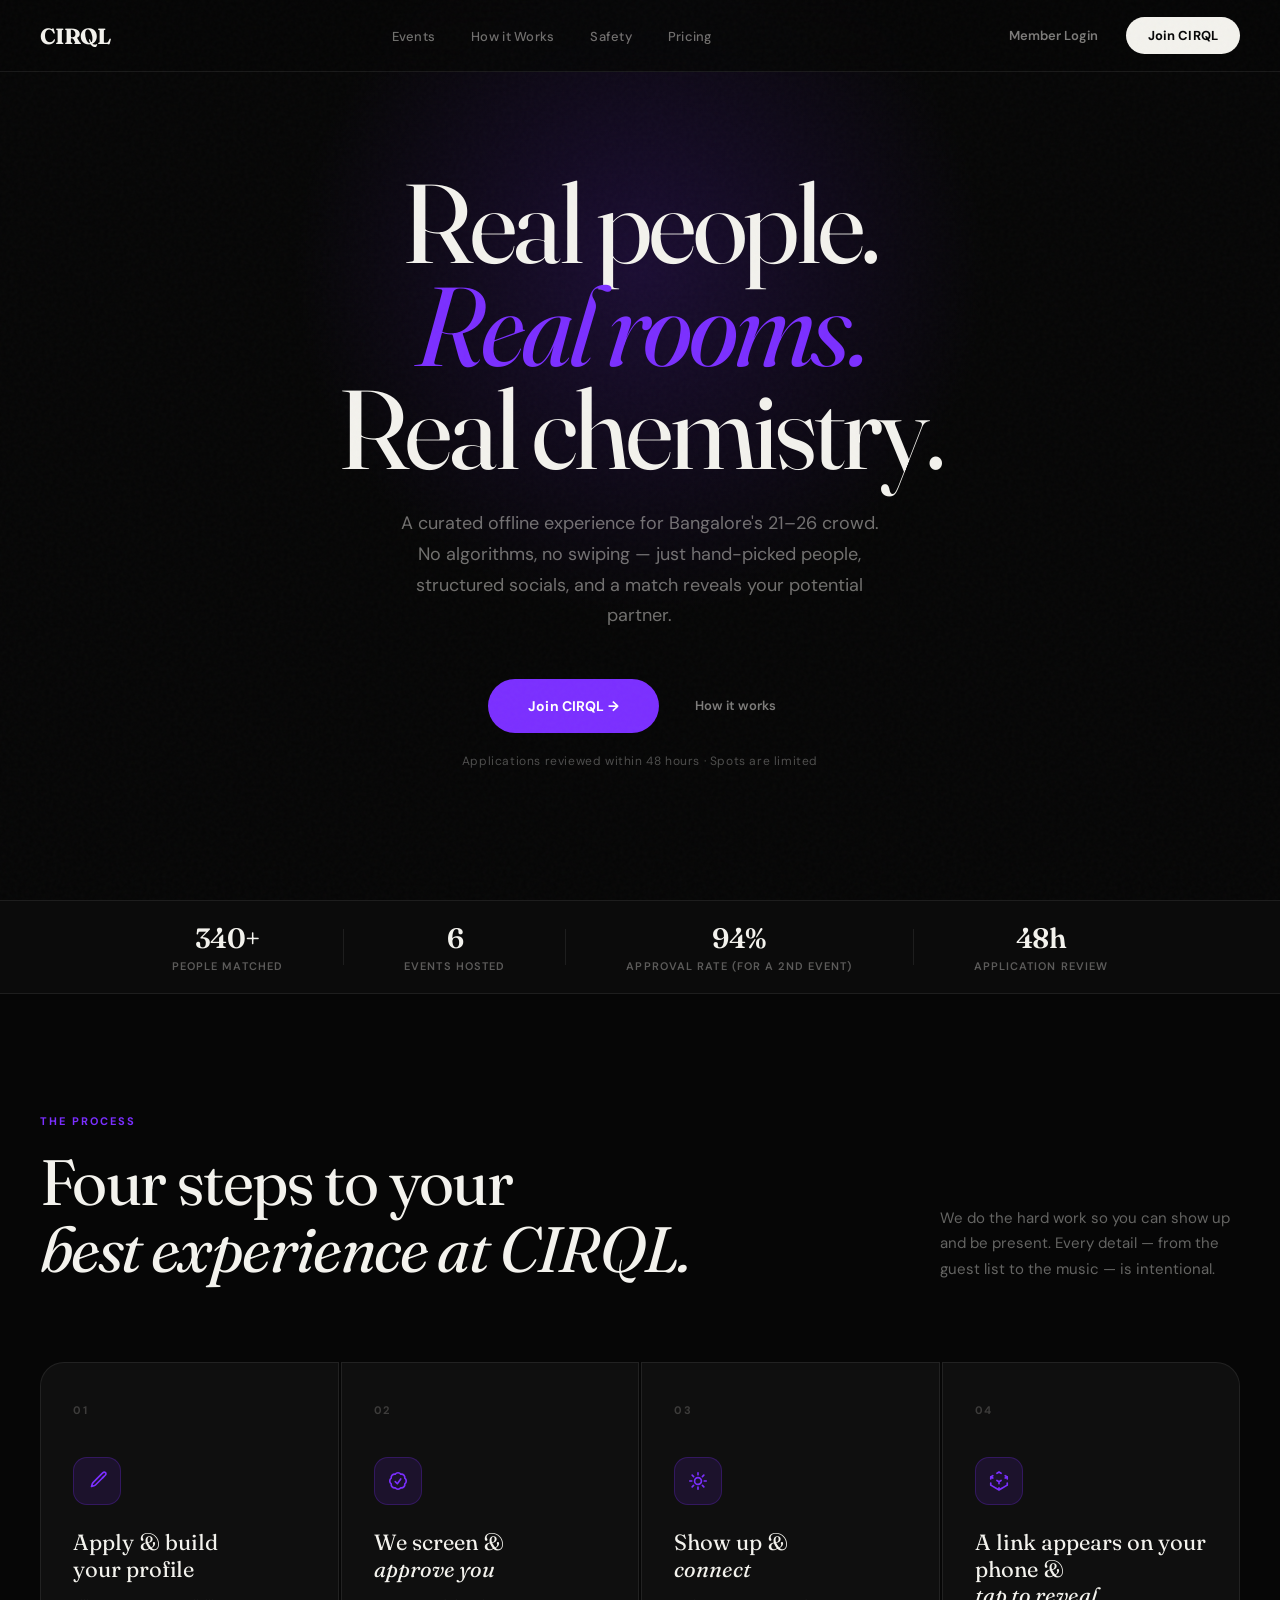
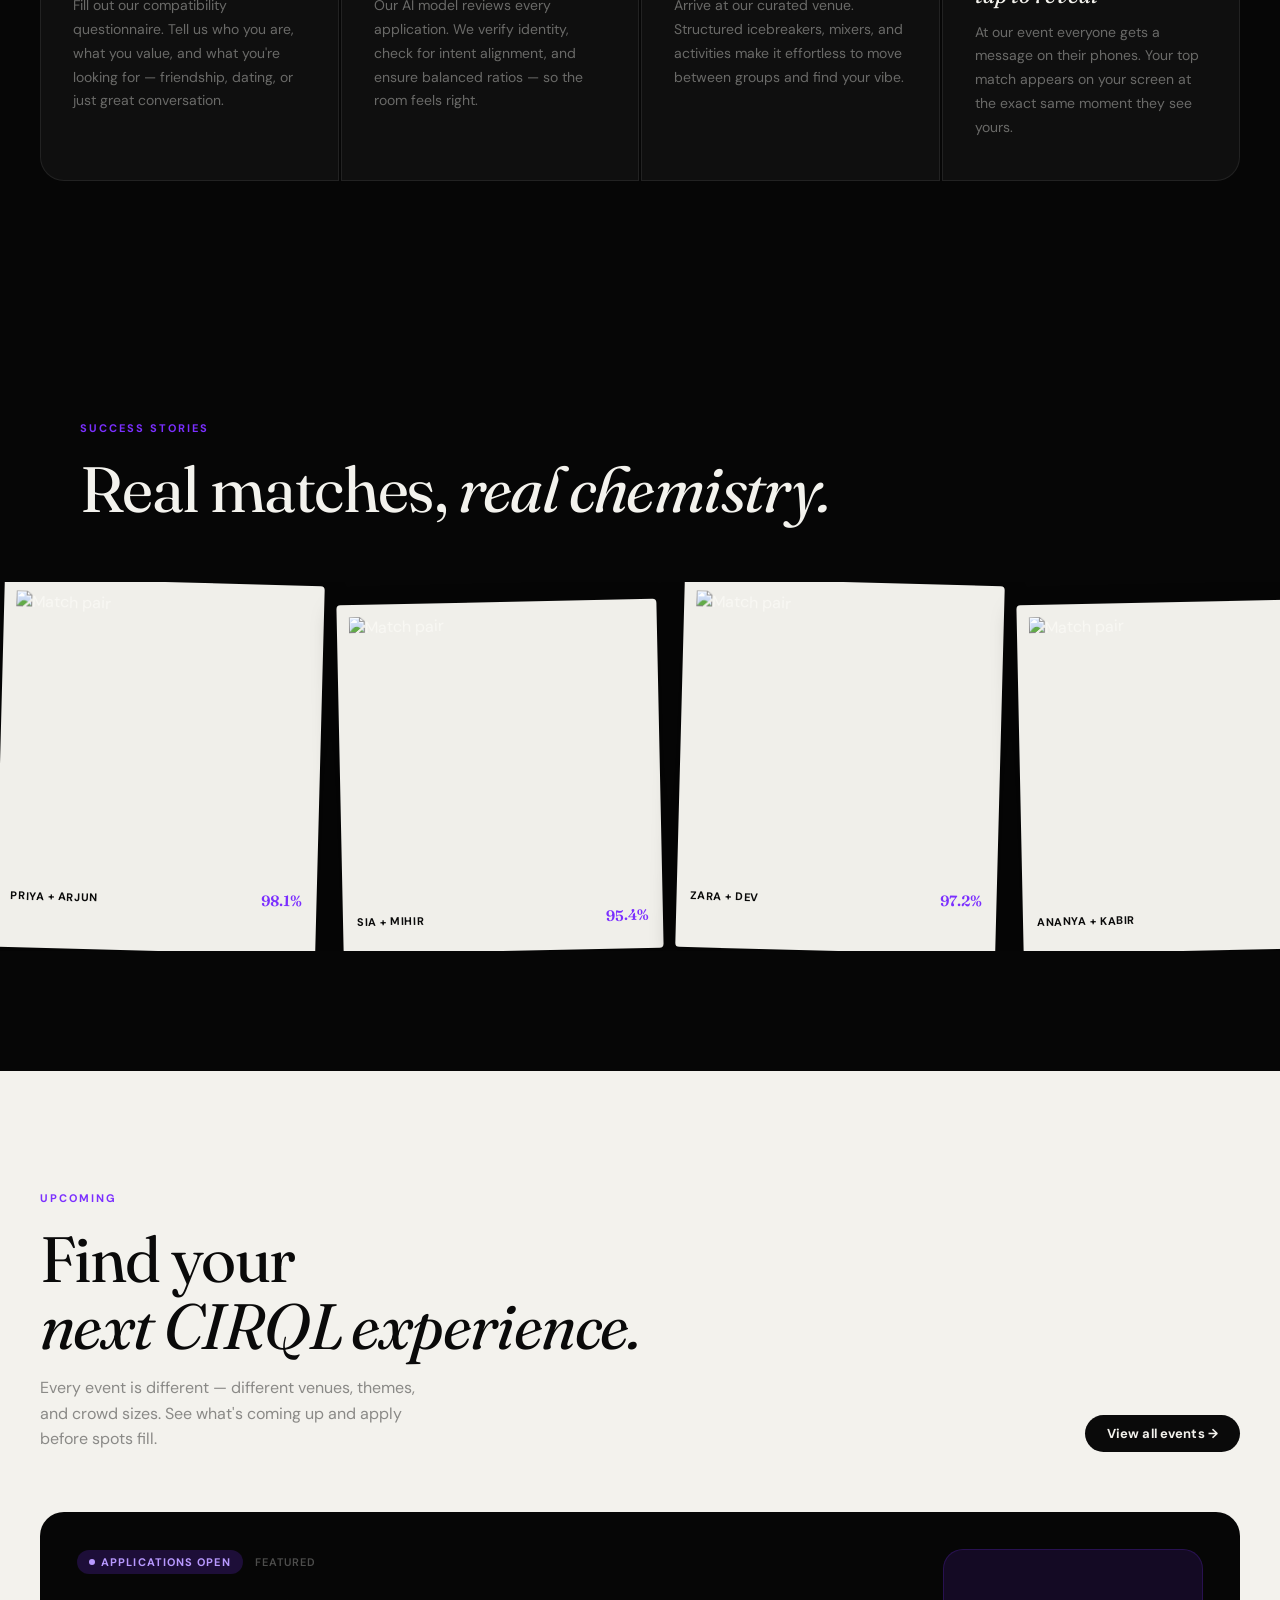
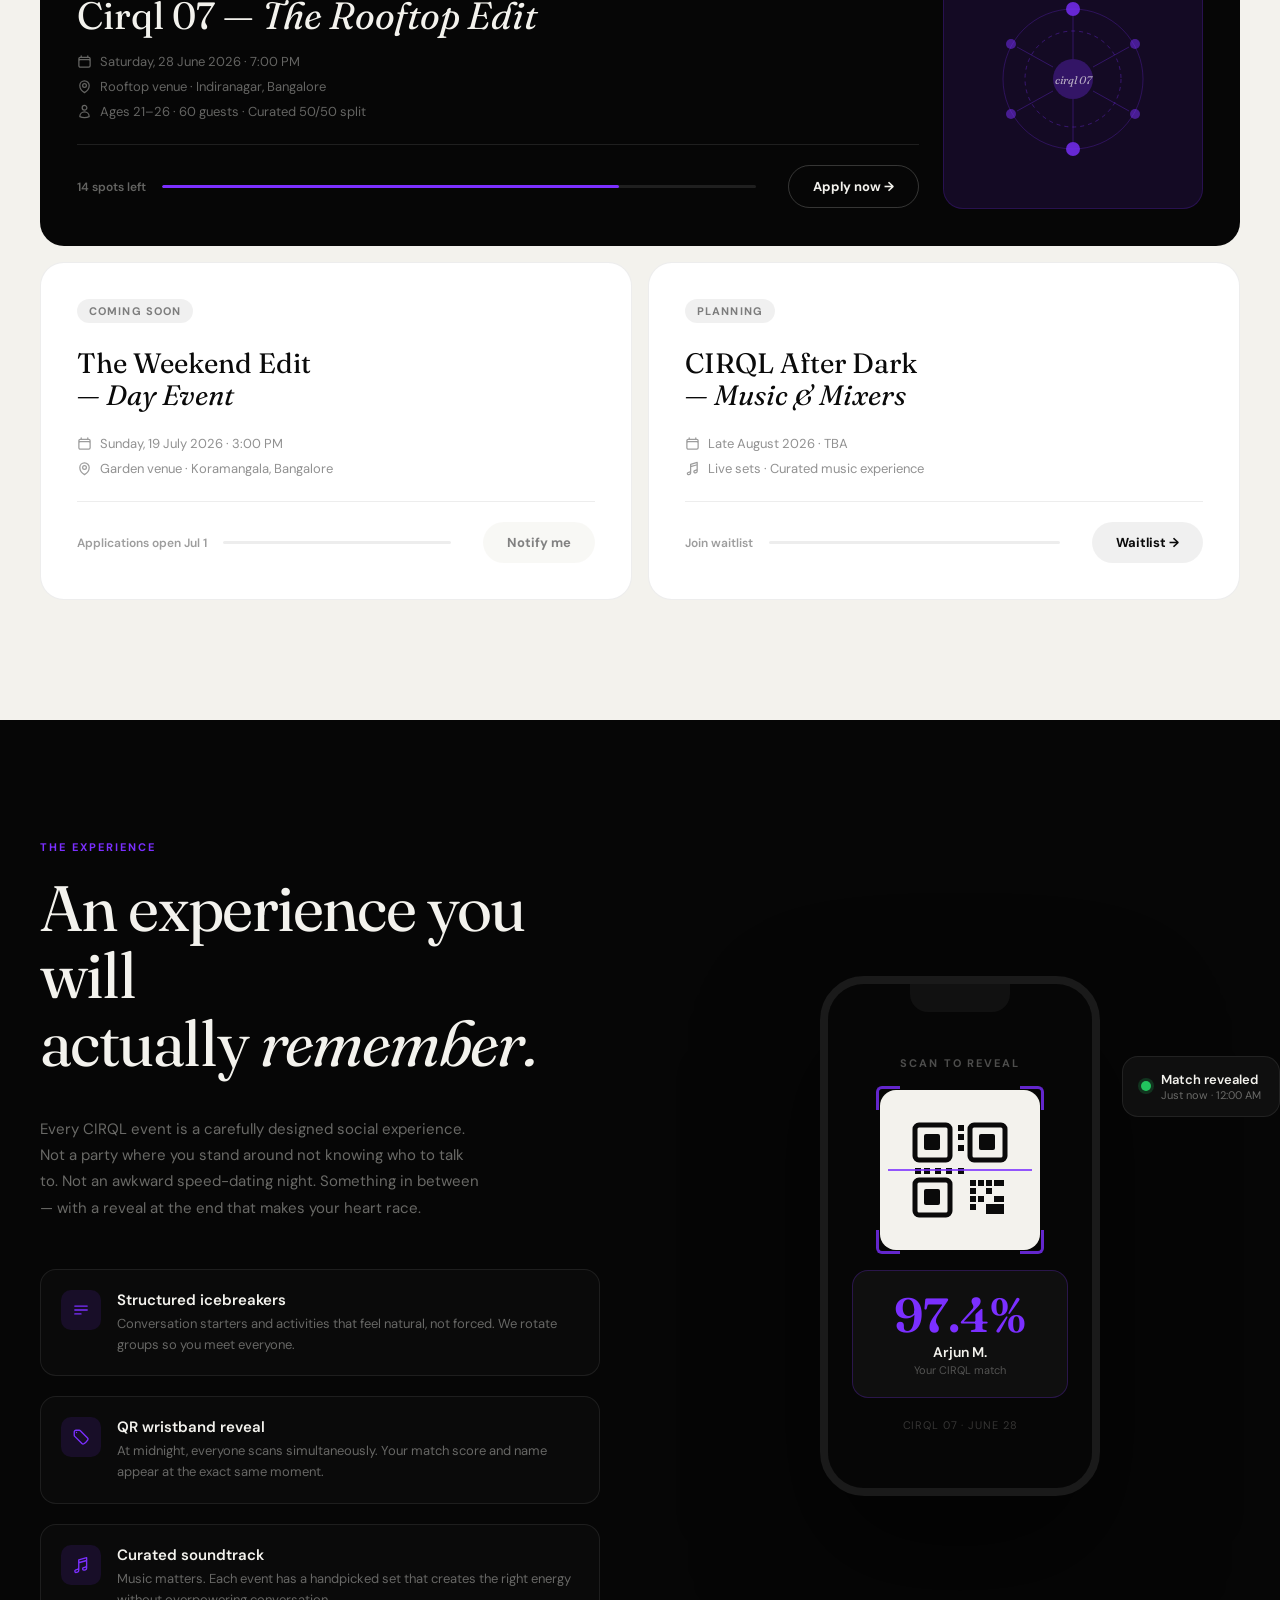
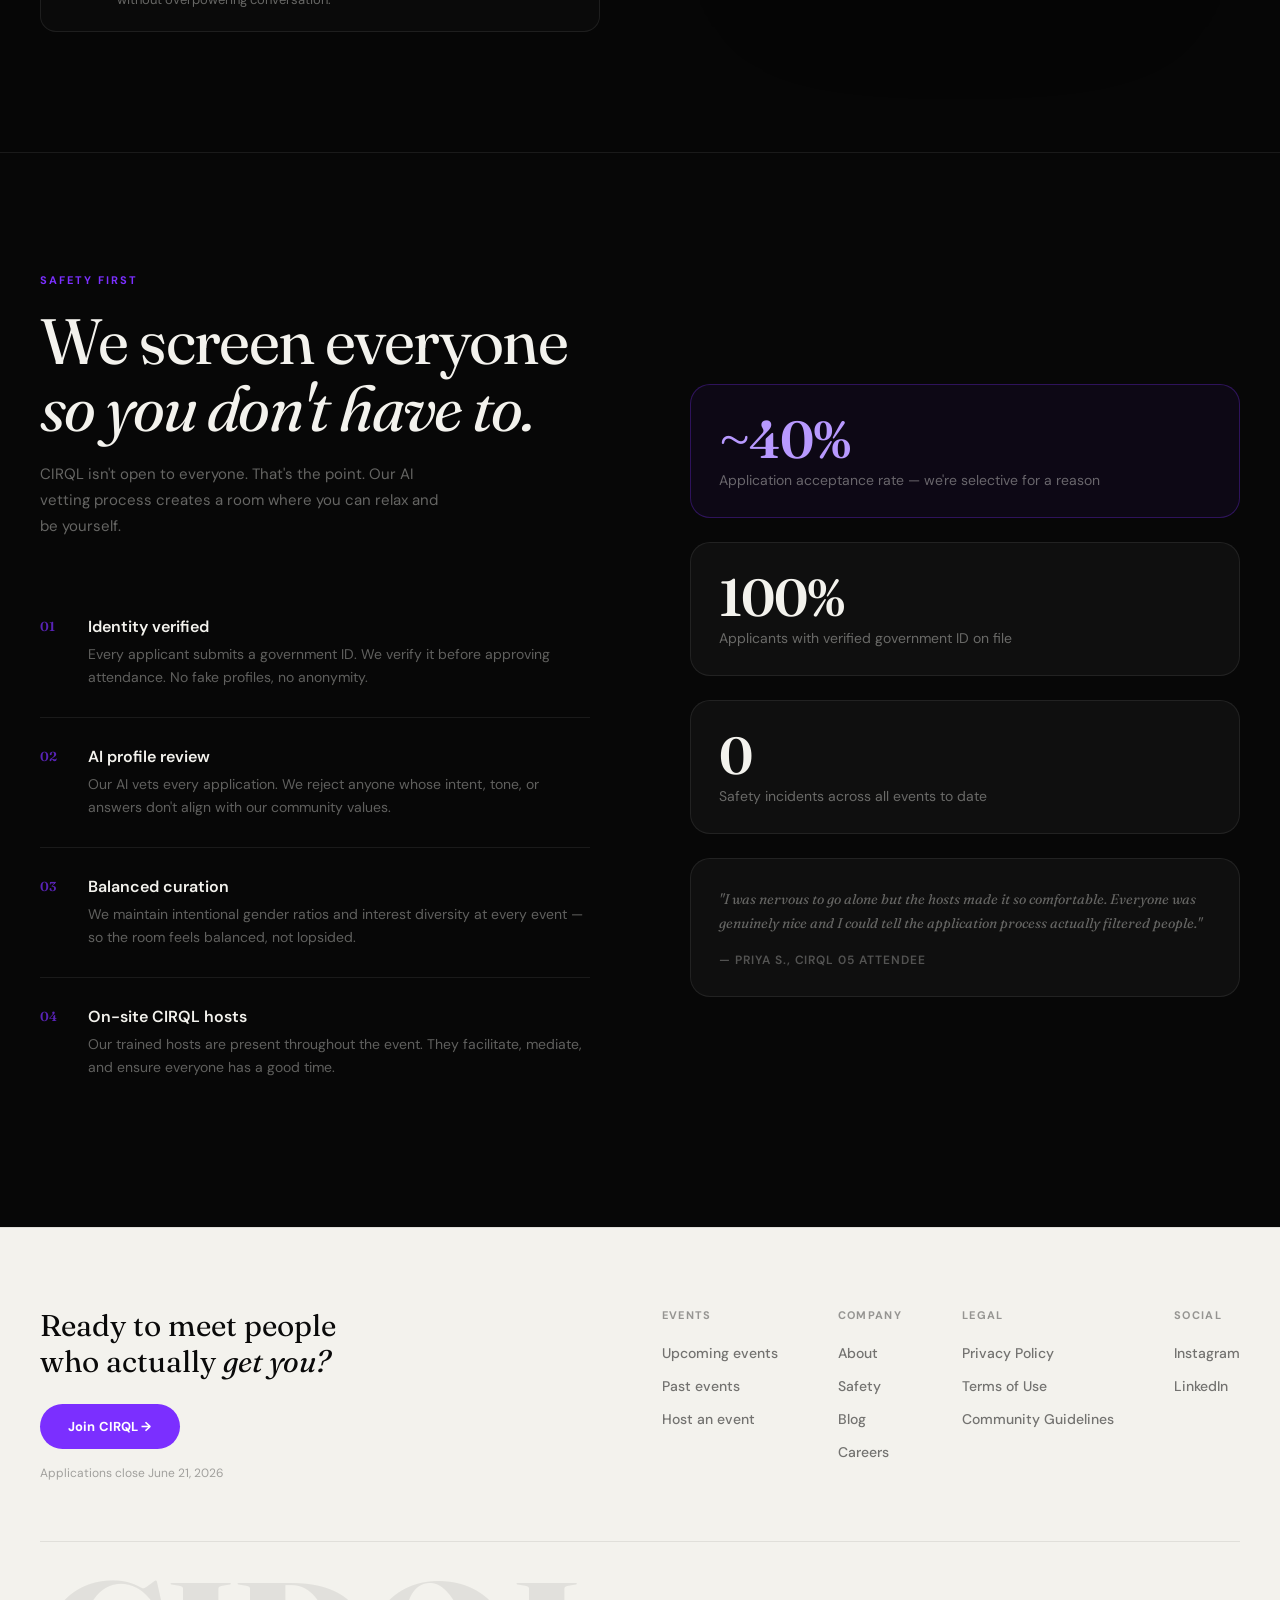
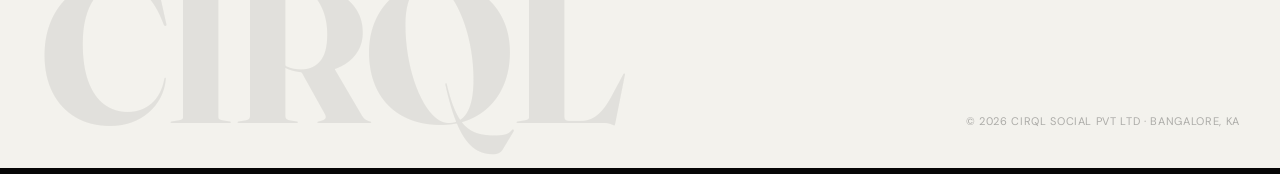
==== commit b7553888: "Extract inline scripts into landing.js, quiz.js, admin.js, and ui-utils.js, and update README Co-aut" ====
--- a/index.html
+++ b/index.html
@@ -14,19 +14,13 @@
     <meta property="og:type" content="website" />
     <meta property="og:url" content="https://cirql.in/" />
     <script src="https://cdn.jsdelivr.net/npm/@supabase/supabase-js@2"></script>
-    <script>
-      {
-        const SUPABASE_URL = "https://wwpvszvnrsemoqjrcqpq.supabase.co";
-        const SUPABASE_ANON_KEY =
-          "sb_publishable_suEQwEixEa1mOPjmDnck1Q_o4WGKVCz";
-        const supabase = window.supabase.createClient(
-          SUPABASE_URL,
-          SUPABASE_ANON_KEY,
-        );
-        window.supabaseClient = supabase;
-      }
-    </script>
+    <script type="module" src="landing.js"></script>
+
     <title>CIRQL — Curated Connections. Real Life.</title>
+    <link
+      rel="icon"
+      href="data:image/svg+xml,%3Csvg xmlns='http://www.w3.org/2000/svg' viewBox='0 0 64 64'%3E%3Crect width='64' height='64' rx='14' fill='%23060606'/%3E%3Cpath d='M43 20a18 18 0 1 0 0 24' fill='none' stroke='%237b2fff' stroke-width='6' stroke-linecap='round'/%3E%3Ccircle cx='42' cy='20' r='3' fill='%23f3f2ed'/%3E%3C/svg%3E"
+    />
     <link rel="preconnect" href="https://fonts.googleapis.com" />
     <link
       href="https://fonts.googleapis.com/css2?family=Fraunces:ital,opsz,wght@0,9..144,300..900;1,9..144,300..900&family=DM+Sans:ital,opsz,wght@0,9..40,300..700;1,9..40,300..700&display=swap"
@@ -36,7 +30,7 @@
     <link rel="stylesheet" href="styles.css" />
   </head>
 
-  <body class="page-index">
+  <body id="top" class="page-index">
     <div
       id="app-toast"
       class="app-toast"
@@ -46,7 +40,7 @@
     ></div>
     <!-- NAV -->
     <nav>
-      <a href="#" class="nav-logo">CIRQL</a>
+      <a href="#top" class="nav-logo">CIRQL</a>
       <ul class="nav-links">
         <li><a href="#events">Events</a></li>
         <li><a href="#how">How it Works</a></li>
@@ -57,14 +51,12 @@
         <button
           class="btn-ghost"
           id="nav-sign-in"
-          onclick="openApplyModal('login')"
         >
           Member Login
         </button>
         <button
           class="btn-primary"
           id="nav-apply-btn"
-          onclick="openApplyModal()"
         >
           Join CIRQL
         </button>
@@ -100,16 +92,12 @@
             socials, and a match reveals your potential partner.
           </p>
           <div class="hero-cta-row fade-up delay-3">
-            <button class="btn-vibe" onclick="openApplyModal()">
+            <button class="btn-vibe" id="hero-join-btn">
               Join CIRQL →
             </button>
             <button
               class="btn-ghost"
-              onclick="
-                document
-                  .querySelector('#how')
-                  .scrollIntoView({ behavior: 'smooth' })
-              "
+              id="hero-how-btn"
             >
               How it works
             </button>
@@ -1368,33 +1356,33 @@
           <div class="footer-col">
             <h5>Events</h5>
             <ul>
-              <li><a href="#">Upcoming events</a></li>
-              <li><a href="#">Past events</a></li>
-              <li><a href="#">Host an event</a></li>
+              <li><a href="#events">Upcoming events</a></li>
+              <li><a href="#" data-coming-soon>Past events</a></li>
+              <li><a href="#" data-coming-soon>Host an event</a></li>
             </ul>
           </div>
           <div class="footer-col">
             <h5>Company</h5>
             <ul>
-              <li><a href="#">About</a></li>
-              <li><a href="#">Safety</a></li>
-              <li><a href="#">Blog</a></li>
-              <li><a href="#">Careers</a></li>
+              <li><a href="#" data-coming-soon>About</a></li>
+              <li><a href="#safety">Safety</a></li>
+              <li><a href="#" data-coming-soon>Blog</a></li>
+              <li><a href="#" data-coming-soon>Careers</a></li>
             </ul>
           </div>
           <div class="footer-col">
             <h5>Legal</h5>
             <ul>
-              <li><a href="#">Privacy Policy</a></li>
-              <li><a href="#">Terms of Use</a></li>
-              <li><a href="#">Community Guidelines</a></li>
+              <li><a href="#" data-coming-soon>Privacy Policy</a></li>
+              <li><a href="#" data-coming-soon>Terms of Use</a></li>
+              <li><a href="#" data-coming-soon>Community Guidelines</a></li>
             </ul>
           </div>
           <div class="footer-col">
             <h5>Social</h5>
             <ul>
-              <li><a href="#">Instagram</a></li>
-              <li><a href="#">LinkedIn</a></li>
+              <li><a href="#" data-coming-soon>Instagram</a></li>
+              <li><a href="#" data-coming-soon>LinkedIn</a></li>
             </ul>
           </div>
         </div>
@@ -1408,686 +1396,23 @@
       </div>
     </footer>
 
-    <script>
-      let memberApplicantId = null;
-      let memberProfile = null;
-      let memberQuizComplete = false;
-      let liveEventRecords = [];
-      let eventApplicationsByEventId = new Map();
-      let featuredEventRecord = null;
-      let pendingApplicant = null;
-      let pendingAuthMode = "signup";
-      let matchChannel = null;
-      let toastTimer = null;
-      let toastHideTimer = null;
-      let matchCountdownInterval = null;
-
-      function showToast(message) {
-        const toast = document.getElementById("app-toast");
-        if (!toast) return;
-        window.clearTimeout(toastTimer);
-        window.clearTimeout(toastHideTimer);
-        toast.textContent = message;
-        toast.hidden = false;
-        requestAnimationFrame(() => toast.classList.add("is-visible"));
-        toastTimer = window.setTimeout(() => {
-          toast.classList.remove("is-visible");
-          toastHideTimer = window.setTimeout(() => {
-            toast.hidden = true;
-          }, 220);
-        }, 4200);
-      }
-
-      function matchCacheKey(applicantId) {
-        return `cirql_match_${applicantId}`;
-      }
-
-      function cacheMatchReveal(applicantId, match) {
-        const existing = readCachedMatchReveal(applicantId);
-        const incomingTime = Date.parse(match.created_at || "");
-        const existingTime = Date.parse(existing?.created_at || "");
-        if (
-          Number.isFinite(incomingTime) &&
-          Number.isFinite(existingTime) &&
-          incomingTime < existingTime
-        ) {
-          return false;
-        }
-
-        try {
-          sessionStorage.setItem(
-            matchCacheKey(applicantId),
-            JSON.stringify(match),
-          );
-        } catch (error) {
-          console.warn("Match reveal could not be cached.", error);
-        }
-        return true;
-      }
-
-      function readCachedMatchReveal(applicantId) {
-        try {
-          const cached = sessionStorage.getItem(matchCacheKey(applicantId));
-          return cached ? JSON.parse(cached) : null;
-        } catch (error) {
-          console.warn("Cached match reveal could not be read.", error);
-          return null;
-        }
-      }
-
-      function setTextNode(node, value) {
-        if (!node) return;
-        const svgNode = node.querySelector("svg");
-        node.textContent = "";
-        if (svgNode) {
-          node.appendChild(svgNode.cloneNode(true));
-        }
-        node.appendChild(document.createTextNode(value));
-      }
-
-      function renderMatchReveal(match) {
-        const label = document.getElementById("match-reveal-label");
-        const score = document.getElementById("match-reveal-pct");
-        const name = document.getElementById("match-reveal-name");
-        const subtitle = document.getElementById("match-reveal-sub");
-        const status = document.getElementById("match-reveal-status");
-        const time = document.getElementById("match-reveal-time");
-        window.clearInterval(matchCountdownInterval);
-        const revealAt = new Date(match.reveal_at);
-
-        if (Number.isNaN(revealAt.getTime())) return;
-
-        const renderCountdown = () => {
-          const remainingMinutes = Math.max(
-            0,
-            Math.ceil((revealAt.getTime() - Date.now()) / 60000),
-          );
-
-          if (remainingMinutes === 0) {
-            window.clearInterval(matchCountdownInterval);
-            if (label) label.textContent = "Your match is here";
-            if (score) score.textContent = `${match.compatibility_score}%`;
-            if (name) name.textContent = match.matched_name || "Your match";
-            if (subtitle) subtitle.textContent = "Your CIRQL match";
-            if (status) status.textContent = "Match revealed";
-            if (time) time.textContent = "Just now";
-            return;
-          }
-
-          const hours = Math.floor(remainingMinutes / 60);
-          const minutes = remainingMinutes % 60;
-          const countdown = `${String(hours).padStart(2, "0")}h ${String(minutes).padStart(2, "0")}m`;
-
-          if (label) label.textContent = "Reveal countdown";
-          if (score) score.textContent = "—";
-          if (name) name.textContent = "Your match is waiting";
-          if (subtitle) subtitle.textContent = `Reveals in ${countdown}`;
-          if (status) status.textContent = "Match reveal";
-          if (time) time.textContent = `In ${countdown}`;
-        };
-
-        if (revealAt.getTime() <= Date.now()) {
-          if (label) label.textContent = "Your match is here";
-          if (score) score.textContent = `${match.compatibility_score}%`;
-          if (name) name.textContent = match.matched_name || "Your match";
-          if (subtitle) subtitle.textContent = "Your CIRQL match";
-          if (status) status.textContent = "Match revealed";
-          if (time) time.textContent = "Just now";
-          return;
-        }
-
-        renderCountdown();
-        matchCountdownInterval = window.setInterval(renderCountdown, 1000);
-      }
-
-      async function loadMatchReveal() {
-        const applicantId = readMemberValue("applicant_id").trim();
-        if (
-          !applicantId ||
-          readMemberValue("applicant_verified") !== "true"
-        ) {
-          return;
-        }
-
-        const cachedMatch = readCachedMatchReveal(applicantId);
-        if (cachedMatch) renderMatchReveal(cachedMatch);
-
-        try {
-          if (!matchChannel) {
-            matchChannel = window.supabaseClient
-              .channel(`match-reveal-${applicantId}`)
-              .on(
-                "postgres_changes",
-                {
-                  event: "INSERT",
-                  schema: "public",
-                  table: "matches",
-                  filter: `applicant_id=eq.${applicantId}`,
-                },
-                (payload) => {
-                  const match = payload.new;
-                  if (!match || String(match.applicant_id) !== applicantId) {
-                    return;
-                  }
-                  if (cacheMatchReveal(applicantId, match)) {
-                    renderMatchReveal(match);
-                  }
-                },
-              )
-              .subscribe((status) => {
-                if (status === "CHANNEL_ERROR" || status === "TIMED_OUT") {
-                  showToast("Live match updates are unavailable right now.");
-                }
-              });
-          }
-
-          const { data, error } = await window.supabaseClient
-            .from("matches")
-            .select(
-              "matched_name, compatibility_score, reveal_at, applicant_id, created_at",
-            )
-            .eq("applicant_id", applicantId)
-            .order("created_at", { ascending: false })
-            .limit(1);
-
-          if (error) throw error;
-          if (data && data[0]) {
-            if (cacheMatchReveal(applicantId, data[0])) {
-              renderMatchReveal(data[0]);
-            }
-          }
-        } catch (error) {
-          console.error("Failed to load match reveal:", error);
-          showToast("Your match could not be refreshed. Check your connection.");
-        }
-      }
-
-      function formatEventDate(value) {
-        if (!value) return "Date TBA";
-        const date = new Date(value);
-        if (Number.isNaN(date.getTime())) return "Date TBA";
-        return new Intl.DateTimeFormat("en-IN", {
-          weekday: "short",
-          day: "numeric",
-          month: "short",
-          year: "numeric",
-        }).format(date);
-      }
-
-      function formatEventTime(value) {
-        if (!value) return "Time TBA";
-        const date = new Date(value);
-        if (Number.isNaN(date.getTime())) return "Time TBA";
-        return new Intl.DateTimeFormat("en-IN", {
-          hour: "numeric",
-          minute: "2-digit",
-        }).format(date);
-      }
-
-      function renderFooterEventCTA() {
-        const button = document.getElementById("footer-event-cta");
-        if (!featuredEventRecord) {
-          button.hidden = true;
-          return;
-        }
-
-        button.hidden = false;
-        button.textContent = `Join ${featuredEventRecord.title || "CIRQL"} →`;
-      }
-
-      function renderEventCard(card, eventItem, isFeatured) {
-        if (!card || !eventItem) return;
-
-        card.dataset.eventId = String(eventItem.id ?? "");
-
-        const titleNode = card.querySelector(".event-title");
-        const metaRows = card.querySelectorAll(".event-meta-row");
-        const spotsLabel = card.querySelector(".spots-label");
-        const fill = card.querySelector(".spots-fill");
-        const tag = card.querySelector(".event-tag");
-        const applyButton = card.querySelector(
-          ".btn-apply-outline, .btn-apply",
-        );
-
-        const title = eventItem.title || "Untitled event";
-        const subtitle = eventItem.subtitle || "";
-        const location = eventItem.location || "Location TBA";
-        const spotsLeft = Number(eventItem.spots_left ?? 0);
-        const eventDate = eventItem.event_date || null;
-
-        if (titleNode) {
-          titleNode.innerHTML = subtitle
-            ? `${title} — <em class="serif u-inline-33d20f4f78">${subtitle}</em>`
-            : title;
-        }
-
-        if (tag) {
-          tag.className = `event-tag ${isFeatured ? "tag-live-dark" : "tag-soon"}`;
-          tag.innerHTML = isFeatured
-            ? '<span class="tag-dot"></span> Applications open'
-            : "Coming soon";
-        }
-
-        if (metaRows[0]) {
-          const dateText = `${formatEventDate(eventDate)} · ${formatEventTime(eventDate)}`;
-          setTextNode(metaRows[0], dateText);
-        }
-
-        if (metaRows[1]) {
-          setTextNode(metaRows[1], location);
-        }
-
-        if (metaRows[2]) {
-          const capacityText = isFeatured
-            ? `Ages 21–26 · ${Math.max(spotsLeft, 0)} spots left · Curated 50/50 split`
-            : `Ages 21–26 · ${Math.max(spotsLeft, 0)} spots left · ${eventItem.featured ? "Featured" : "Community"}`;
-          setTextNode(metaRows[2], capacityText);
-        }
-
-        if (spotsLabel) {
-          spotsLabel.textContent = `${Math.max(spotsLeft, 0)} spots left`;
-        }
-
-        if (fill) {
-          const fillPercent = Math.max(
-            0,
-            Math.min(100, (spotsLeft / 60) * 100),
-          );
-          fill.dataset.progress = String(Math.round(fillPercent));
-          fill.classList.remove("is-empty");
-        }
-
-        if (applyButton) {
-          applyButton.type = "button";
-          applyButton.dataset.eventId = String(eventItem.id ?? "");
-        }
-
-        renderMemberEventState(card, eventItem);
-      }
-
-      function renderMemberEventState(card, eventItem) {
-        const applyButton = card.querySelector(
-          ".btn-apply-outline, .btn-apply",
-        );
-        if (!applyButton) return;
-        const existingBadge = card.querySelector(".event-status-badge");
-        const application = eventApplicationsByEventId.get(
-          String(eventItem.id),
-        );
-
-        if (application) {
-          applyButton.hidden = true;
-          const labels = {
-            requested: "⏳ Application Under Review",
-            approved: "✓ Spot Confirmed — You're In",
-            waitlisted: "🔒 Waitlisted",
-            rejected: "Application Closed",
-          };
-          const badge = existingBadge || document.createElement("span");
-          badge.className = "event-status-badge";
-          badge.dataset.status = application.status;
-          badge.textContent =
-            labels[application.status] || "Application Submitted";
-          if (!existingBadge)
-            applyButton.insertAdjacentElement("afterend", badge);
-          return;
-        }
-
-        if (existingBadge) existingBadge.remove();
-        applyButton.hidden = false;
-        applyButton.textContent = "Request Spot →";
-      }
-
-      function readMemberValue(key) {
-        try {
-          const value =
-            sessionStorage.getItem(key) || localStorage.getItem(key) || "";
-          if (value) {
-            sessionStorage.setItem(key, value);
-            localStorage.setItem(key, value);
-          }
-          return value;
-        } catch (error) {
-          console.warn("Member storage is unavailable.", error);
-          return "";
-        }
-      }
-
-      function writeMemberSession(applicant, verified) {
-        const values = {
-          applicant_id: String(applicant.id),
-          applicant_phone: String(applicant.phone || "").replace(/\D/g, ""),
-          applicant_verified: String(Boolean(verified)),
-        };
-        try {
-          Object.entries(values).forEach(([key, value]) => {
-            localStorage.setItem(key, value);
-            sessionStorage.setItem(key, value);
-          });
-        } catch (error) {
-          console.warn("Member session could not be persisted.", error);
-        }
-      }
-
-      function clearMemberSession() {
-        const applicantId = readMemberValue("applicant_id");
-        if (applicantId) {
-          try {
-            sessionStorage.removeItem(matchCacheKey(applicantId));
-          } catch (error) {
-            console.warn("Cached match reveal could not be cleared.", error);
-          }
-        }
-        [localStorage, sessionStorage].forEach((storage) => {
-          [
-            "applicant_id",
-            "applicant_phone",
-            "applicant_verified",
-            "quiz_completed",
-          ].forEach((key) => storage.removeItem(key));
-        });
-        memberApplicantId = null;
-        memberProfile = null;
-        memberQuizComplete = false;
-        eventApplicationsByEventId = new Map();
-      }
-
-      function renderMemberStatusBar() {
-        const bar = document.getElementById("member-status-bar");
-        const signInButton = document.getElementById("nav-sign-in");
-        const applyButton = document.getElementById("nav-apply-btn");
-        if (!memberApplicantId) {
-          bar.hidden = true;
-          signInButton.hidden = false;
-          applyButton.textContent = "Join CIRQL";
-          applyButton.onclick = () => openApplyModal();
-          return;
-        }
-
-        const firstName = memberProfile?.first_name || "Member";
-        document.getElementById("member-welcome").textContent =
-          `Welcome back, ${firstName}`;
-        const quizStatus = document.getElementById("member-quiz-status");
-        if (memberQuizComplete) {
-          quizStatus.className = "member-quiz-complete";
-          quizStatus.textContent = "✓ Vibe Profile Complete";
-        } else {
-          quizStatus.className = "";
-          quizStatus.innerHTML = `<a class="member-quiz-link" href="cirql-mcq.html?applicant_id=${encodeURIComponent(memberApplicantId)}">Complete your Vibe Quiz →</a>`;
-        }
-        document.getElementById("member-applications-count").textContent =
-          `My Applications · ${eventApplicationsByEventId.size}`;
-        bar.hidden = false;
-        signInButton.hidden = true;
-        applyButton.textContent = "Find an Event";
-        applyButton.onclick = () =>
-          document.getElementById("events").scrollIntoView({
-            behavior: "smooth",
-          });
-      }
-
-      function renderMemberEventCards() {
-        document
-          .querySelectorAll(".event-card[data-event-id]")
-          .forEach((card) => {
-            const eventItem = liveEventRecords.find(
-              (item) => String(item.id) === card.dataset.eventId,
-            );
-            if (eventItem) renderMemberEventState(card, eventItem);
-          });
-      }
-
-      async function requestEventApplication(eventId) {
-        const id = readMemberValue("applicant_id");
-        const verified = readMemberValue("applicant_verified") === "true";
-        if (!id || !verified) {
-          openApplyModal();
-          return;
-        }
-
-        const key = String(eventId);
-        if (eventApplicationsByEventId.has(key)) return;
-        const button = document.querySelector(
-          `.event-card[data-event-id="${CSS.escape(key)}"] .btn-apply-outline, .event-card[data-event-id="${CSS.escape(key)}"] .btn-apply`,
-        );
-        if (button) {
-          button.disabled = true;
-          button.textContent = "Requesting...";
-        }
-
-        try {
-          const { data, error } = await window.supabaseClient
-            .from("event_applications")
-            .insert({
-              event_id: eventId,
-              applicant_id: id,
-              status: "requested",
-            })
-            .select("event_id, status")
-            .single();
-          if (error) throw error;
-          eventApplicationsByEventId.set(
-            key,
-            data || { event_id: eventId, status: "requested" },
-          );
-          renderMemberEventCards();
-          renderMemberStatusBar();
-        } catch (error) {
-          if (button) {
-            button.disabled = false;
-            button.textContent = "Request Spot →";
-          }
-          console.error("Event application failed:", error);
-          showToast("Your event request could not be sent. Please try again.");
-        }
-      }
-
-      async function loadMemberDashboard() {
-        const applicantId = readMemberValue("applicant_id");
-        const applicantPhone = readMemberValue("applicant_phone");
-        const verified = readMemberValue("applicant_verified") === "true";
-        if (!applicantId || !verified) {
-          memberApplicantId = null;
-          memberProfile = null;
-          memberQuizComplete = false;
-          eventApplicationsByEventId = new Map();
-          renderMemberStatusBar();
-          renderMemberEventCards();
-          return;
-        }
-
-        memberApplicantId = applicantId;
-        try {
-          const [profileResult, quizResult, applicationsResult] =
-            await Promise.all([
-              window.supabaseClient
-                .from("applicants")
-                .select("id, first_name, last_name, phone, email, intent")
-                .eq("id", applicantId)
-                .maybeSingle(),
-              window.supabaseClient
-                .from("quiz_responses")
-                .select("applicant_id")
-                .eq("applicant_id", applicantId)
-                .limit(1),
-              window.supabaseClient
-                .from("event_applications")
-                .select("event_id, status")
-                .eq("applicant_id", applicantId),
-            ]);
-
-          if (profileResult.error) throw profileResult.error;
-          if (quizResult.error) throw quizResult.error;
-          if (applicationsResult.error) throw applicationsResult.error;
-
-          memberProfile = profileResult.data || memberProfile || {};
-          if (!memberProfile.phone) memberProfile.phone = applicantPhone;
-          memberQuizComplete = (quizResult.data || []).length > 0;
-          eventApplicationsByEventId = new Map(
-            (applicationsResult.data || []).map((application) => [
-              String(application.event_id),
-              application,
-            ]),
-          );
-          renderMemberStatusBar();
-          renderMemberEventCards();
-        } catch (error) {
-          console.error("Member status could not be loaded:", error);
-          showToast("Member details could not be loaded. Check your connection.");
-          renderMemberStatusBar();
-        }
-      }
-
-      async function loadEvents() {
-        const eventsGrid = document.querySelector(".events-grid");
-        if (eventsGrid) {
-          eventsGrid.classList.add("is-loading");
-          eventsGrid.setAttribute("aria-busy", "true");
-        }
-        const cards = document.querySelectorAll(".event-card");
-        cards.forEach((card) => {
-          const titleNode = card.querySelector(".event-title");
-          const spotsLabel = card.querySelector(".spots-label");
-          const fill = card.querySelector(".spots-fill");
-          const tag = card.querySelector(".event-tag");
-
-          if (titleNode) {
-            titleNode.innerHTML = "Loading...";
-          }
-          if (spotsLabel) {
-            spotsLabel.textContent = "Loading...";
-          }
-          if (fill) {
-            fill.classList.add("is-empty");
-          }
-          if (tag) {
-            tag.innerHTML = "Loading...";
-          }
-        });
-
-        try {
-          const { data, error } = await window.supabaseClient
-            .from("events")
-            .select(
-              "id, title, subtitle, event_date, location, spots_left, featured",
-            )
-            .order("featured", { ascending: false })
-            .order("event_date", { ascending: true });
-
-          if (error) {
-            throw error;
-          }
-
-          const records = Array.isArray(data) ? data : [];
-          liveEventRecords = records;
-          const cardsArray = Array.from(cards);
-          const featuredRecord =
-            records.find((record) => record.featured) || records[0] || null;
-          featuredEventRecord = featuredRecord;
-          renderFooterEventCTA();
-          const secondaryRecords = records
-            .filter((record) => record !== featuredRecord)
-            .slice(0, cardsArray.length - 1);
-
-          if (featuredRecord) {
-            renderEventCard(cardsArray[0], featuredRecord, true);
-          }
-
-          secondaryRecords.forEach((record, index) => {
-            const cardIndex = index + 1;
-            if (cardsArray[cardIndex]) {
-              renderEventCard(cardsArray[cardIndex], record, false);
-            }
-          });
-
-          cardsArray.forEach((card, index) => {
-            if (index === 0) return;
-            const eventIndex = index - 1;
-            if (eventIndex >= secondaryRecords.length) {
-              const titleNode = card.querySelector(".event-title");
-              const spotsLabel = card.querySelector(".spots-label");
-              const tag = card.querySelector(".event-tag");
-              const metaRows = card.querySelectorAll(".event-meta-row");
-
-              if (titleNode) {
-                titleNode.innerHTML = "More details soon";
-              }
-              if (spotsLabel) {
-                spotsLabel.textContent = "Waitlist";
-              }
-              if (tag) {
-                tag.innerHTML = "Coming soon";
-              }
-              if (metaRows[0]) setTextNode(metaRows[0], "Date TBA");
-              if (metaRows[1]) setTextNode(metaRows[1], "Location TBA");
-              if (metaRows[2])
-                setTextNode(metaRows[2], "Ages 21–26 · Waitlist open");
-            }
-          });
-
-          if (!records.length) {
-            const noDataTitle = cardsArray[0]?.querySelector(".event-title");
-            if (noDataTitle) {
-              noDataTitle.innerHTML = "No events yet";
-            }
-            cardsArray.forEach((card, index) => {
-              if (index === 0) return;
-              const titleNode = card.querySelector(".event-title");
-              if (titleNode) titleNode.innerHTML = "Check back soon";
-            });
-          }
-        } catch (error) {
-          console.error("Failed to load events:", error);
-          showToast("Events could not be loaded. Check your connection.");
-          featuredEventRecord = null;
-          renderFooterEventCTA();
-          const cardsArray = Array.from(
-            document.querySelectorAll(".event-card"),
-          );
-          cardsArray.forEach((card, index) => {
-            const titleNode = card.querySelector(".event-title");
-            const spotsLabel = card.querySelector(".spots-label");
-            const tag = card.querySelector(".event-tag");
-
-            if (titleNode) {
-              titleNode.innerHTML =
-                index === 0
-                  ? "Event schedule unavailable"
-                  : "More details soon";
-            }
-            if (spotsLabel) {
-              spotsLabel.textContent = "Check back soon";
-            }
-            if (tag) {
-              tag.innerHTML =
-                index === 0
-                  ? '<span class="tag-dot"></span> Try again later'
-                  : "Coming soon";
-            }
-          });
-        } finally {
-          if (eventsGrid) {
-            eventsGrid.classList.remove("is-loading");
-            eventsGrid.setAttribute("aria-busy", "false");
-          }
-        }
-      }
-
-      document.addEventListener("DOMContentLoaded", async () => {
-        await loadEvents();
-        loadMatchReveal();
-        await loadMemberDashboard();
-      });
-    </script>
+
 
     <!-- APPLICATION MODAL -->
     <div
       id="apply-modal"
-      onclick="if (event.target === this) closeApplyModal();"
       class="apply-modal u-inline-270ab5e0e1"
+      role="dialog"
+      aria-modal="true"
+      aria-labelledby="modal-title"
+      aria-describedby="modal-subtitle"
     >
       <div class="u-inline-1fd218cedd">
-        <button onclick="closeApplyModal()" class="u-inline-c3dbf40999">
+        <button
+          id="modal-close-btn"
+          class="u-inline-c3dbf40999"
+          aria-label="Close member access dialog"
+        >
           ×
         </button>
 
@@ -2119,7 +1444,9 @@
           <div id="apply-form-container" class="u-inline-89dbb6c292">
             <div class="u-inline-0fe0e95ca8">
               <div>
-                <label class="u-inline-32d3a6979d">First name</label>
+                <label for="first-name" class="u-inline-32d3a6979d"
+                  >First name</label
+                >
                 <input
                   id="first-name"
                   type="text"
@@ -2128,7 +1455,9 @@
                 />
               </div>
               <div>
-                <label class="u-inline-32d3a6979d">Last name</label>
+                <label for="last-name" class="u-inline-32d3a6979d"
+                  >Last name</label
+                >
                 <input
                   id="last-name"
                   type="text"
@@ -2138,7 +1467,7 @@
               </div>
             </div>
             <div>
-              <label class="u-inline-32d3a6979d">Email</label>
+              <label for="email" class="u-inline-32d3a6979d">Email</label>
               <input
                 id="email"
                 type="email"
@@ -2147,7 +1476,7 @@
               />
             </div>
             <div>
-              <label class="u-inline-32d3a6979d">Age</label>
+              <label for="age" class="u-inline-32d3a6979d">Age</label>
               <input
                 id="age"
                 type="number"
@@ -2158,7 +1487,7 @@
               />
             </div>
             <div>
-              <label class="u-inline-32d3a6979d"
+              <label for="intent" class="u-inline-32d3a6979d"
                 >What are you looking for?</label
               >
               <select id="intent" class="u-inline-11f74c5e7b">
@@ -2180,15 +1509,15 @@
               </select>
             </div>
             <div>
-              <label class="u-inline-32d3a6979d">Phone</label>
+              <label for="phone" class="u-inline-32d3a6979d">Phone</label>
               <input
                 id="phone"
                 type="tel"
-                inputmode="numeric"
+                inputmode="tel"
                 autocomplete="tel-national"
                 placeholder="0000000000"
-                pattern="[0-9]{10}"
-                maxlength="10"
+                pattern="[+0-9 -]{10,16}"
+                maxlength="16"
                 title="Enter a 10-digit mobile number."
                 class="u-inline-23eceb13dc"
               />
@@ -2215,11 +1544,11 @@
             <input
               id="member-login-identifier"
               type="tel"
-              inputmode="numeric"
+              inputmode="tel"
               autocomplete="tel-national"
               placeholder="10-digit mobile number"
-              pattern="[0-9]{10}"
-              maxlength="10"
+              pattern="[+0-9 -]{10,16}"
+              maxlength="16"
               title="Enter a 10-digit mobile number."
               class="u-inline-23eceb13dc"
             />
@@ -2241,10 +1570,12 @@
         <!-- OTP CONTAINER (FLEX) -->
         <div id="otp-container" hidden class="u-inline-a44ac36ac1">
           <div>
-            <label class="u-inline-32d3a6979d">Enter OTP</label>
+            <label for="otp-input" class="u-inline-32d3a6979d">Enter OTP</label>
             <input
               type="text"
               id="otp-input"
+              inputmode="numeric"
+              autocomplete="one-time-code"
               placeholder="000000"
               maxlength="6"
               class="u-inline-23eceb13dc"
@@ -2260,386 +1591,6 @@
       </div>
     </div>
 
-    <script>
-      // Smooth reveal on scroll
-      const observer = new IntersectionObserver(
-        (entries) => {
-          entries.forEach((entry) => {
-            if (entry.isIntersecting) {
-              entry.target.classList.add("is-visible");
-            }
-          });
-        },
-        { threshold: 0.1 },
-      );
-
-      document
-        .querySelectorAll(
-          ".step-card, .event-card, .price-card, .safety-step, .safety-stat-card, .exp-feature",
-        )
-        .forEach((el) => {
-          el.classList.add("scroll-reveal");
-          observer.observe(el);
-        });
-
-      // Modal input styling fix (focus state)
-      document
-        .querySelectorAll("#apply-modal input, #apply-modal select")
-        .forEach((el) => {
-          el.addEventListener("focus", () => el.classList.add("is-focused"));
-          el.addEventListener("blur", () => el.classList.remove("is-focused"));
-        });
-
-      function setAuthMode(mode) {
-        const signup = mode === "signup";
-        const login = mode === "login";
-        const switcher = document.getElementById("auth-mode-switch");
-        const signupForm = document.getElementById("applicant-form");
-        const loginForm = document.getElementById("member-login-container");
-        const otpContainer = document.getElementById("otp-container");
-        const title = document.getElementById("modal-title");
-        const subtitle = document.getElementById("modal-subtitle");
-
-        if (mode !== "otp") pendingAuthMode = mode;
-        switcher.classList.toggle("is-hidden", mode === "otp");
-        signupForm.hidden = !signup;
-        loginForm.hidden = !login;
-        otpContainer.hidden = mode !== "otp";
-        document.querySelectorAll("[data-auth-mode]").forEach((button) => {
-          button.classList.toggle(
-            "is-active",
-            button.dataset.authMode === mode,
-          );
-        });
-
-        if (signup) {
-          title.textContent = "Join CIRQL";
-          subtitle.textContent =
-            "Create your member profile to access the CIRQL experience.";
-        } else if (login) {
-          title.textContent = "Member Login";
-          subtitle.textContent =
-            "Enter the phone number on your member profile.";
-        } else {
-          title.textContent = "Verify Phone";
-          subtitle.textContent = "Enter the 6-digit demo OTP code to continue.";
-        }
-      }
-
-      function showOtpStep(applicant, mode) {
-        pendingApplicant = applicant;
-        pendingAuthMode = mode;
-        writeMemberSession(applicant, false);
-        setAuthMode("otp");
-        document.getElementById("otp-input").value = "";
-      }
-
-      function resetModal() {
-        const applyBtn = document.getElementById("apply-submit-btn");
-        const otpBtn = document.getElementById("otp-submit-btn");
-        const otpInput = document.getElementById("otp-input");
-        const loginIdentifier = document.getElementById(
-          "member-login-identifier",
-        );
-
-        setAuthMode("signup");
-        pendingApplicant = null;
-        document.getElementById("member-login-feedback").textContent = "";
-
-        if (applyBtn) {
-          applyBtn.textContent = "Create Member Profile →";
-          applyBtn.classList.remove("is-success");
-        }
-        if (otpBtn) {
-          otpBtn.textContent = "Submit OTP →";
-          otpBtn.classList.remove("is-success");
-        }
-        if (otpInput) {
-          otpInput.value = "";
-        }
-        if (loginIdentifier) loginIdentifier.value = "";
-      }
-
-      function closeApplyModal() {
-        document.getElementById("apply-modal").classList.remove("is-open");
-        resetModal();
-      }
-
-      function openApplyModal(mode = "signup") {
-        resetModal();
-        setAuthMode(mode);
-        document.getElementById("apply-modal").classList.add("is-open");
-      }
-
-      document
-        .querySelector(".events-grid")
-        .addEventListener("click", (event) => {
-          const button = event.target.closest(".btn-apply-outline, .btn-apply");
-          if (!button || button.disabled) return;
-          event.preventDefault();
-          const eventId =
-            button.dataset.eventId ||
-            button.closest(".event-card")?.dataset.eventId;
-          if (eventId) {
-            requestEventApplication(eventId);
-          } else {
-            openApplyModal();
-          }
-        });
-
-      document
-        .getElementById("footer-event-cta")
-        .addEventListener("click", () => {
-          if (!featuredEventRecord) return;
-          const applicantId = readMemberValue("applicant_id");
-          const verified = readMemberValue("applicant_verified") === "true";
-          if (!applicantId || !verified) {
-            openApplyModal();
-            return;
-          }
-
-          const eventId = String(featuredEventRecord.id);
-          if (eventApplicationsByEventId.has(eventId)) {
-            document
-              .querySelector(
-                `.event-card[data-event-id="${CSS.escape(eventId)}"]`,
-              )
-              ?.scrollIntoView({ behavior: "smooth", block: "center" });
-            return;
-          }
-          requestEventApplication(featuredEventRecord.id);
-        });
-
-      document.getElementById("member-logout").addEventListener("click", () => {
-        clearMemberSession();
-        window.location.reload();
-      });
-
-      document.querySelectorAll("[data-auth-mode]").forEach((button) => {
-        button.addEventListener("click", () => {
-          pendingApplicant = null;
-          setAuthMode(button.dataset.authMode);
-        });
-      });
-
-      document
-        .getElementById("member-login-container")
-        .addEventListener("submit", async (event) => {
-          event.preventDefault();
-          const input = document.getElementById("member-login-identifier");
-          const phone = input.value.trim();
-          const loginFeedback = document.getElementById(
-            "member-login-feedback",
-          );
-          if (!phone) {
-            loginFeedback.textContent = "Enter your member phone number.";
-            return;
-          }
-
-          if (!/^[0-9]{10}$/.test(phone)) {
-            loginFeedback.textContent =
-              "Enter a valid 10-digit mobile number.";
-            return;
-          }
-
-          const submitButton = document.getElementById("member-login-continue");
-          submitButton.disabled = true;
-          submitButton.textContent = "Looking up member...";
-          loginFeedback.textContent = "";
-          try {
-            const { data, error } = await window.supabaseClient
-              .from("applicants")
-              .select("id, first_name, last_name, phone, email, status")
-              .eq("phone", phone)
-              .maybeSingle();
-            if (error) throw error;
-            if (!data) {
-              loginFeedback.textContent =
-                "No member account found. Choose New Member Sign Up to join.";
-              return;
-            }
-
-            data.phone = data.phone || phone;
-            showOtpStep(data, "login");
-          } catch (error) {
-            loginFeedback.textContent = `Member lookup failed: ${error.message || error}`;
-            showToast("Member lookup failed. Check your connection and retry.");
-          } finally {
-            submitButton.disabled = false;
-            submitButton.textContent = "Continue →";
-          }
-        });
-
-      // Apply button submit feedback and transition to OTP
-      const applyBtn = document.getElementById("apply-submit-btn");
-      const applicantForm = document.getElementById("applicant-form");
-
-      if (applicantForm) {
-        applicantForm.addEventListener("submit", async (event) => {
-          event.preventDefault();
-
-          if (!applyBtn) return;
-
-          const firstName = document.getElementById("first-name")?.value.trim();
-          const lastName = document.getElementById("last-name")?.value.trim();
-          const email = document.getElementById("email")?.value.trim();
-          const phone = document.getElementById("phone")?.value.trim();
-          const age = document.getElementById("age")?.value.trim();
-          const intent = document.getElementById("intent")?.value.trim();
-
-          if (!firstName || !lastName || !email || !phone || !age || !intent) {
-            showToast("Please complete all fields before submitting.");
-            return;
-          }
-
-          const ageValue = Number(age);
-
-          if (
-            !/^\d+$/.test(age) ||
-            !Number.isInteger(ageValue) ||
-            ageValue < 18 ||
-            ageValue > 99
-          ) {
-            showToast("Please enter a whole-number age between 18 and 99.");
-            return;
-          }
-
-          if (!/^[0-9]{10}$/.test(phone)) {
-            showToast("Please enter a valid 10-digit mobile number.");
-            return;
-          }
-
-          if (!/^[^\s@]+@[^\s@]+\.[^\s@]+$/.test(email)) {
-            showToast("Please enter a valid email address.");
-            return;
-          }
-
-          applyBtn.disabled = true;
-          applyBtn.textContent = "Creating profile...";
-          applyBtn.classList.add("is-busy");
-
-          try {
-            const { data, error } = await window.supabaseClient
-              .from("applicants")
-              .insert([
-                {
-                  first_name: firstName,
-                  last_name: lastName,
-                  email: email,
-                  phone,
-                  age: ageValue,
-                  intent: intent,
-                },
-              ])
-              .select();
-
-            if (error) {
-              throw error;
-            }
-
-            const applicant = data && data[0];
-            if (!applicant?.id) {
-              throw new Error("Applicant record was not returned by Supabase.");
-            }
-            applicant.phone = phone;
-            showOtpStep(applicant, "signup");
-
-            applyBtn.textContent = "✓ Profile created!";
-            applyBtn.classList.add("is-success");
-            applyBtn.disabled = false;
-            applyBtn.classList.remove("is-busy");
-          } catch (error) {
-            console.error("Member profile creation failed:", error);
-            applyBtn.disabled = false;
-            applyBtn.textContent = "Create Member Profile →";
-            applyBtn.classList.remove("is-success");
-            applyBtn.classList.remove("is-busy");
-            showToast(
-              "Profile creation failed. Please check your connection and retry.",
-            );
-          }
-        });
-      }
-
-      // OTP submit feedback
-      const otpBtn = document.getElementById("otp-submit-btn");
-      const otpInput = document.getElementById("otp-input");
-      if (otpBtn) {
-        otpBtn.addEventListener("click", async () => {
-          const code = otpInput ? otpInput.value.trim() : "";
-
-          if (!/^\d{6}$/.test(code)) {
-            if (otpInput) {
-              otpInput.focus();
-            }
-            window.alert("Please enter the 6-digit code.");
-            return;
-          }
-
-          try {
-            const applicant = pendingApplicant;
-            const applicantId = String(
-              applicant?.id || readMemberValue("applicant_id"),
-            );
-            if (!applicantId || applicantId === "undefined") {
-              throw new Error("Applicant session could not be restored.");
-            }
-
-            const protectedStatuses = ["approved", "waitlisted", "rejected"];
-            if (!protectedStatuses.includes(applicant?.status)) {
-              const { error } = await window.supabaseClient
-                .from("applicants")
-                .update({ status: "verified" })
-                .eq("id", applicantId);
-
-              if (error) {
-                console.error("Applicant verification update failed:", error);
-                showToast("Your profile status could not be updated yet.");
-              }
-            }
-
-            const verifiedApplicant = {
-              ...(applicant || {}),
-              id: applicantId,
-              phone: applicant?.phone || readMemberValue("applicant_phone"),
-            };
-            writeMemberSession(verifiedApplicant, true);
-            memberApplicantId = applicantId;
-            memberProfile = verifiedApplicant;
-
-            otpBtn.textContent =
-              pendingAuthMode === "signup"
-                ? "✓ Phone Verified! Taking you to the vibe check..."
-                : "✓ Phone Verified! Welcome back.";
-            otpBtn.classList.add("is-success");
-            otpBtn.disabled = true;
-
-            if (otpInput) {
-              otpInput.value = code;
-            }
-
-            if (pendingAuthMode === "login") {
-              closeApplyModal();
-              await loadMemberDashboard();
-              return;
-            }
-
-            setTimeout(() => {
-              const quizUrl = new URL("cirql-mcq.html", window.location.href);
-              if (applicantId) {
-                quizUrl.searchParams.set("applicant_id", applicantId);
-              }
-              window.location.href = quizUrl.toString();
-            }, 1200);
-          } catch (error) {
-            console.error("OTP verification failed:", error);
-            otpBtn.textContent = "Submit OTP →";
-            otpBtn.classList.remove("is-success");
-            otpBtn.disabled = false;
-            showToast("Verification failed. Please try again.");
-          }
-        });
-      }
-    </script>
+
   </body>
 </html>
--- a/styles.css
+++ b/styles.css
@@ -726,6 +726,18 @@
   color: rgba(10, 10, 10, 0.4);
   white-space: nowrap;
 }
+html.page-index .spots-label.is-urgent {
+  color: #8d5b14;
+}
+html.page-index .event-card.featured .spots-label.is-urgent {
+  color: #e7c894;
+}
+html.page-index .spots-label.is-full {
+  color: rgba(10, 10, 10, 0.56);
+}
+html.page-index .event-card.featured .spots-label.is-full {
+  color: rgba(243, 242, 237, 0.58);
+}
 html.page-index .event-card.featured .spots-label {
   color: rgba(243, 242, 237, 0.4);
 }
@@ -754,6 +766,18 @@
 html.page-index .btn-apply:hover {
   background: #fff;
 }
+html.page-index .btn-apply:disabled,
+html.page-index .btn-apply-outline:disabled {
+  opacity: 0.48;
+  cursor: not-allowed;
+}
+html.page-index .btn-apply:disabled:hover {
+  background: var(--bone);
+}
+html.page-index .btn-apply-outline:disabled:hover {
+  border-color: rgba(243, 242, 237, 0.2);
+  background: transparent;
+}
 html.page-index .btn-apply-outline {
   font-size: 13px;
   font-weight: 700;
@@ -1848,10 +1872,20 @@
 }
 
 html.page-index .apply-modal {
-  display: none;
+  display: flex;
+  opacity: 0;
+  visibility: hidden;
+  pointer-events: none;
+  transition:
+    opacity 0.2s ease,
+    visibility 0s linear 0.2s;
 }
 html.page-index .apply-modal.is-open {
   display: flex !important;
+  opacity: 1;
+  visibility: visible;
+  pointer-events: auto;
+  transition: opacity 0.2s ease;
 }
 html.page-index .apply-modal {
   width: 100vw;
@@ -1905,6 +1939,7 @@
 html.page-index .spots-fill[data-progress="4"] {
   width: 4%;
 }
+
 html.page-index .spots-fill[data-progress="5"] {
   width: 5%;
 }
@@ -3508,3 +3543,67 @@
 html.page-admin [data-quiz-state="incomplete"] {
   color: var(--muted);
 }
+
+html.page-404,
+html.page-404 body {
+  min-height: 100%;
+}
+html.page-404 body {
+  min-height: 100vh;
+  margin: 0;
+  display: grid;
+  place-items: center;
+  padding: 24px;
+  box-sizing: border-box;
+  background:
+    radial-gradient(
+      ellipse at 50% 42%,
+      rgba(123, 47, 255, 0.13),
+      transparent 42%
+    ),
+    var(--midnight);
+  color: var(--bone);
+  font-family: var(--font-sans);
+}
+html.page-404 .not-found {
+  width: min(100%, 520px);
+  text-align: center;
+}
+html.page-404 .not-found-code {
+  margin: 0;
+  color: rgba(243, 242, 237, 0.42);
+  font-size: 12px;
+  font-weight: 700;
+  letter-spacing: 0.2em;
+  text-transform: uppercase;
+}
+html.page-404 h1 {
+  margin: 16px 0 12px;
+  font-family: var(--font-display);
+  font-size: clamp(42px, 8vw, 68px);
+  font-weight: 400;
+  line-height: 1;
+}
+html.page-404 .not-found-copy {
+  margin: 0 0 28px;
+  color: var(--bone-dim);
+  font-size: 15px;
+  line-height: 1.6;
+}
+html.page-404 .not-found-link {
+  display: inline-flex;
+  align-items: center;
+  justify-content: center;
+  min-height: 46px;
+  padding: 0 22px;
+  border-radius: 999px;
+  background: var(--bone);
+  color: var(--midnight);
+  font-size: 13px;
+  font-weight: 700;
+  text-decoration: none;
+  transition: background 0.2s ease;
+}
+html.page-404 .not-found-link:hover {
+  background: #fff;
+}
